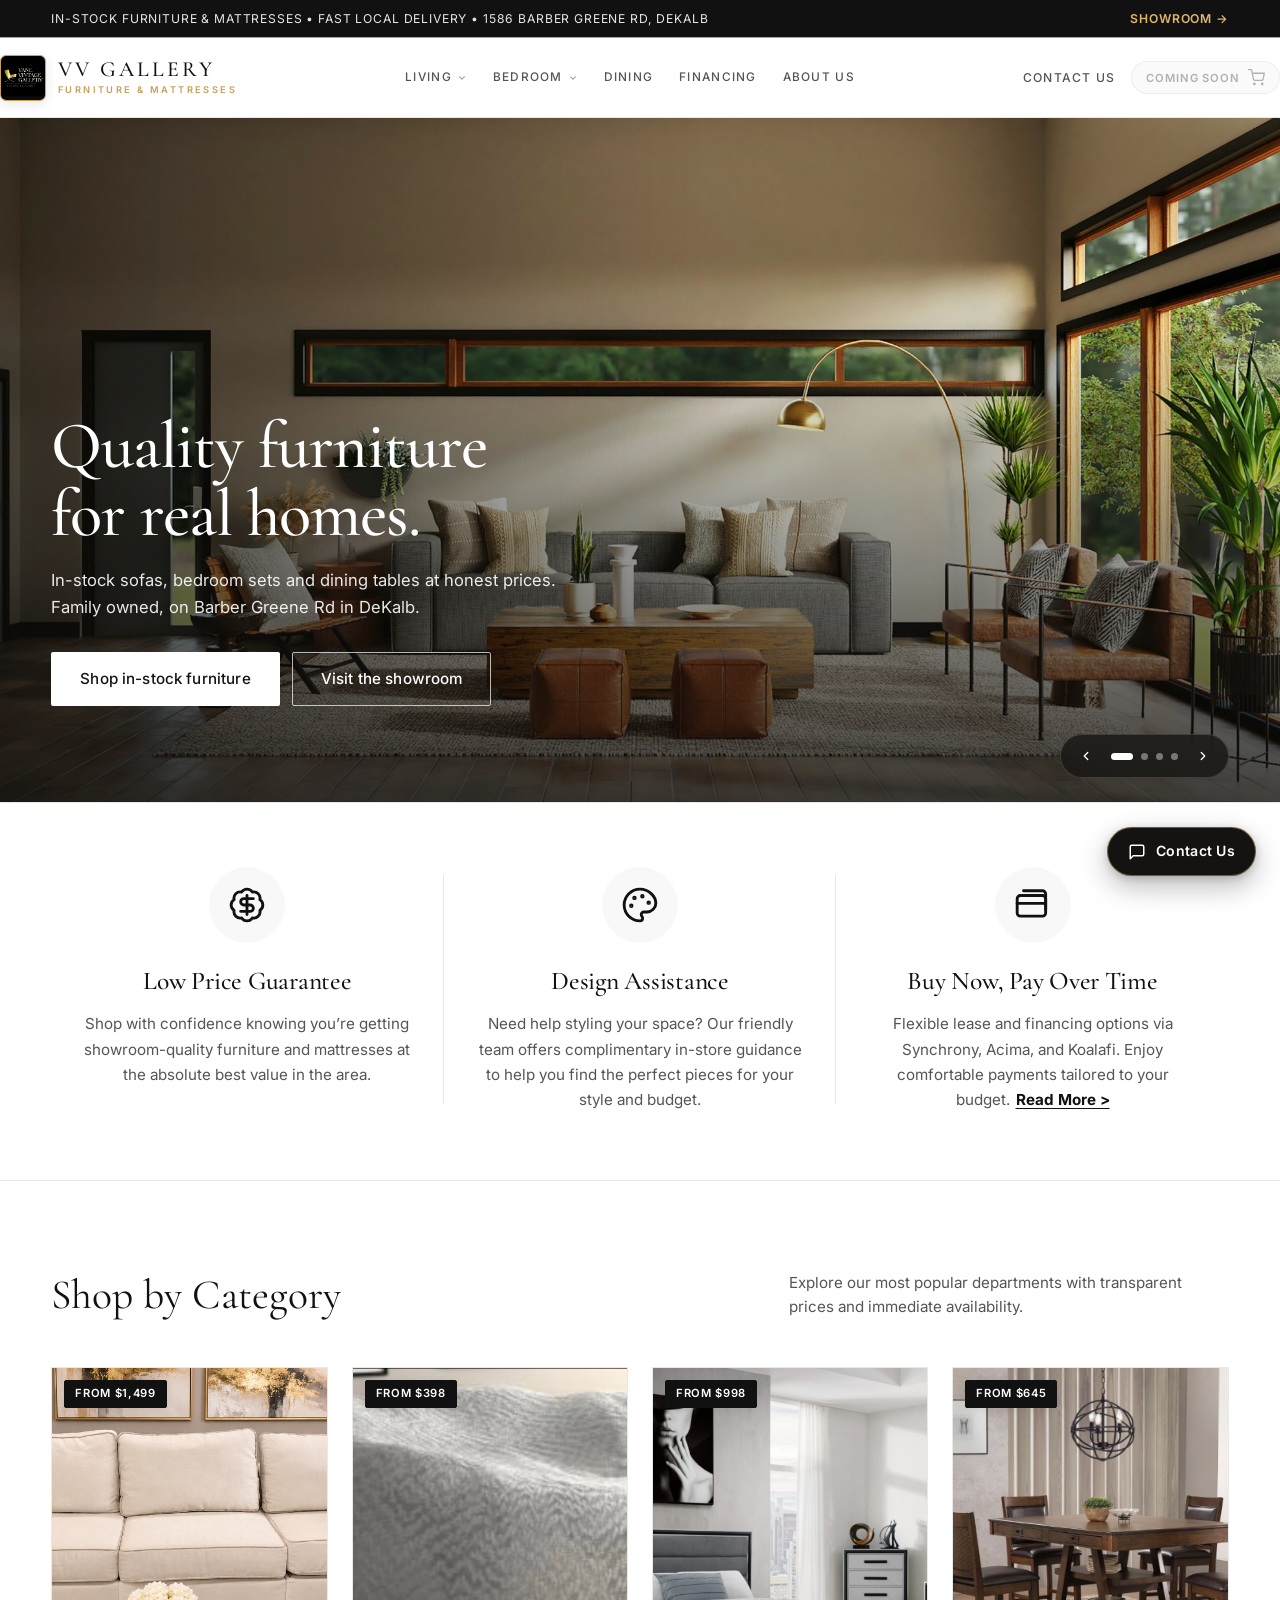
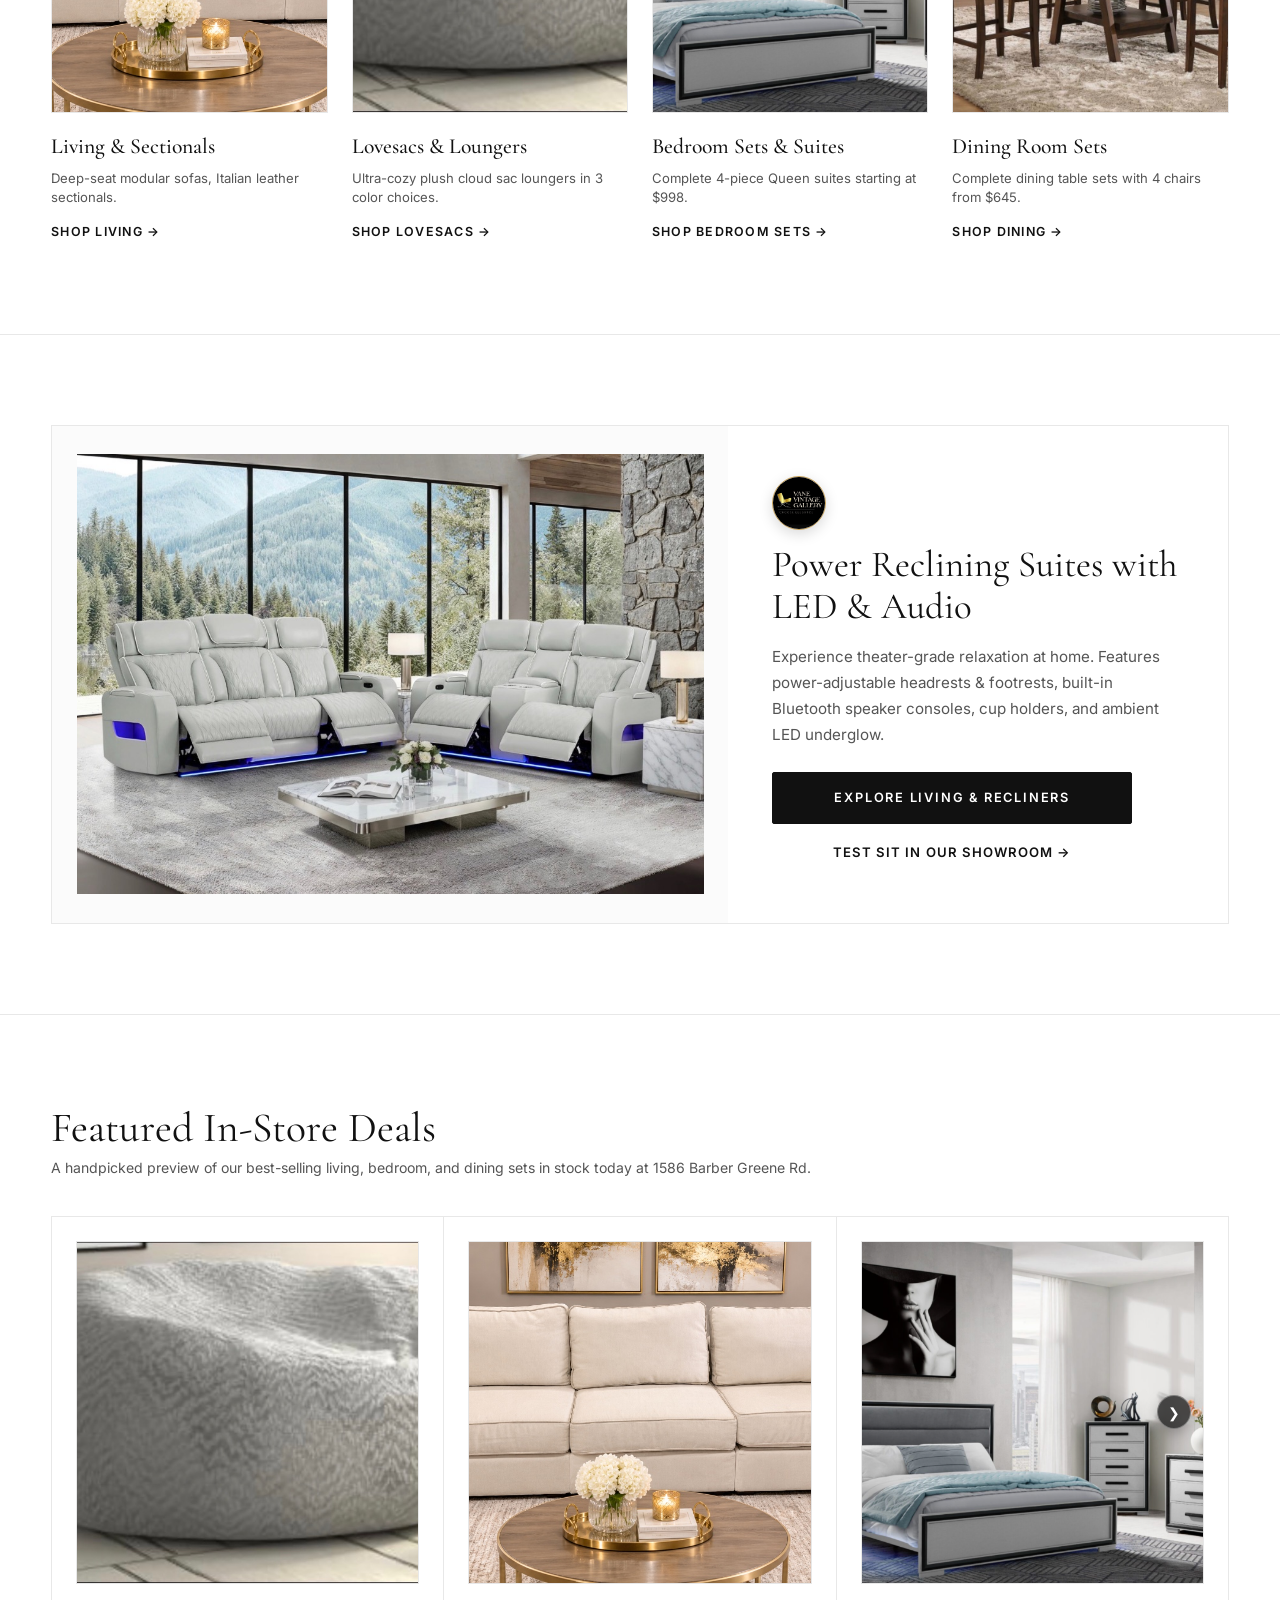
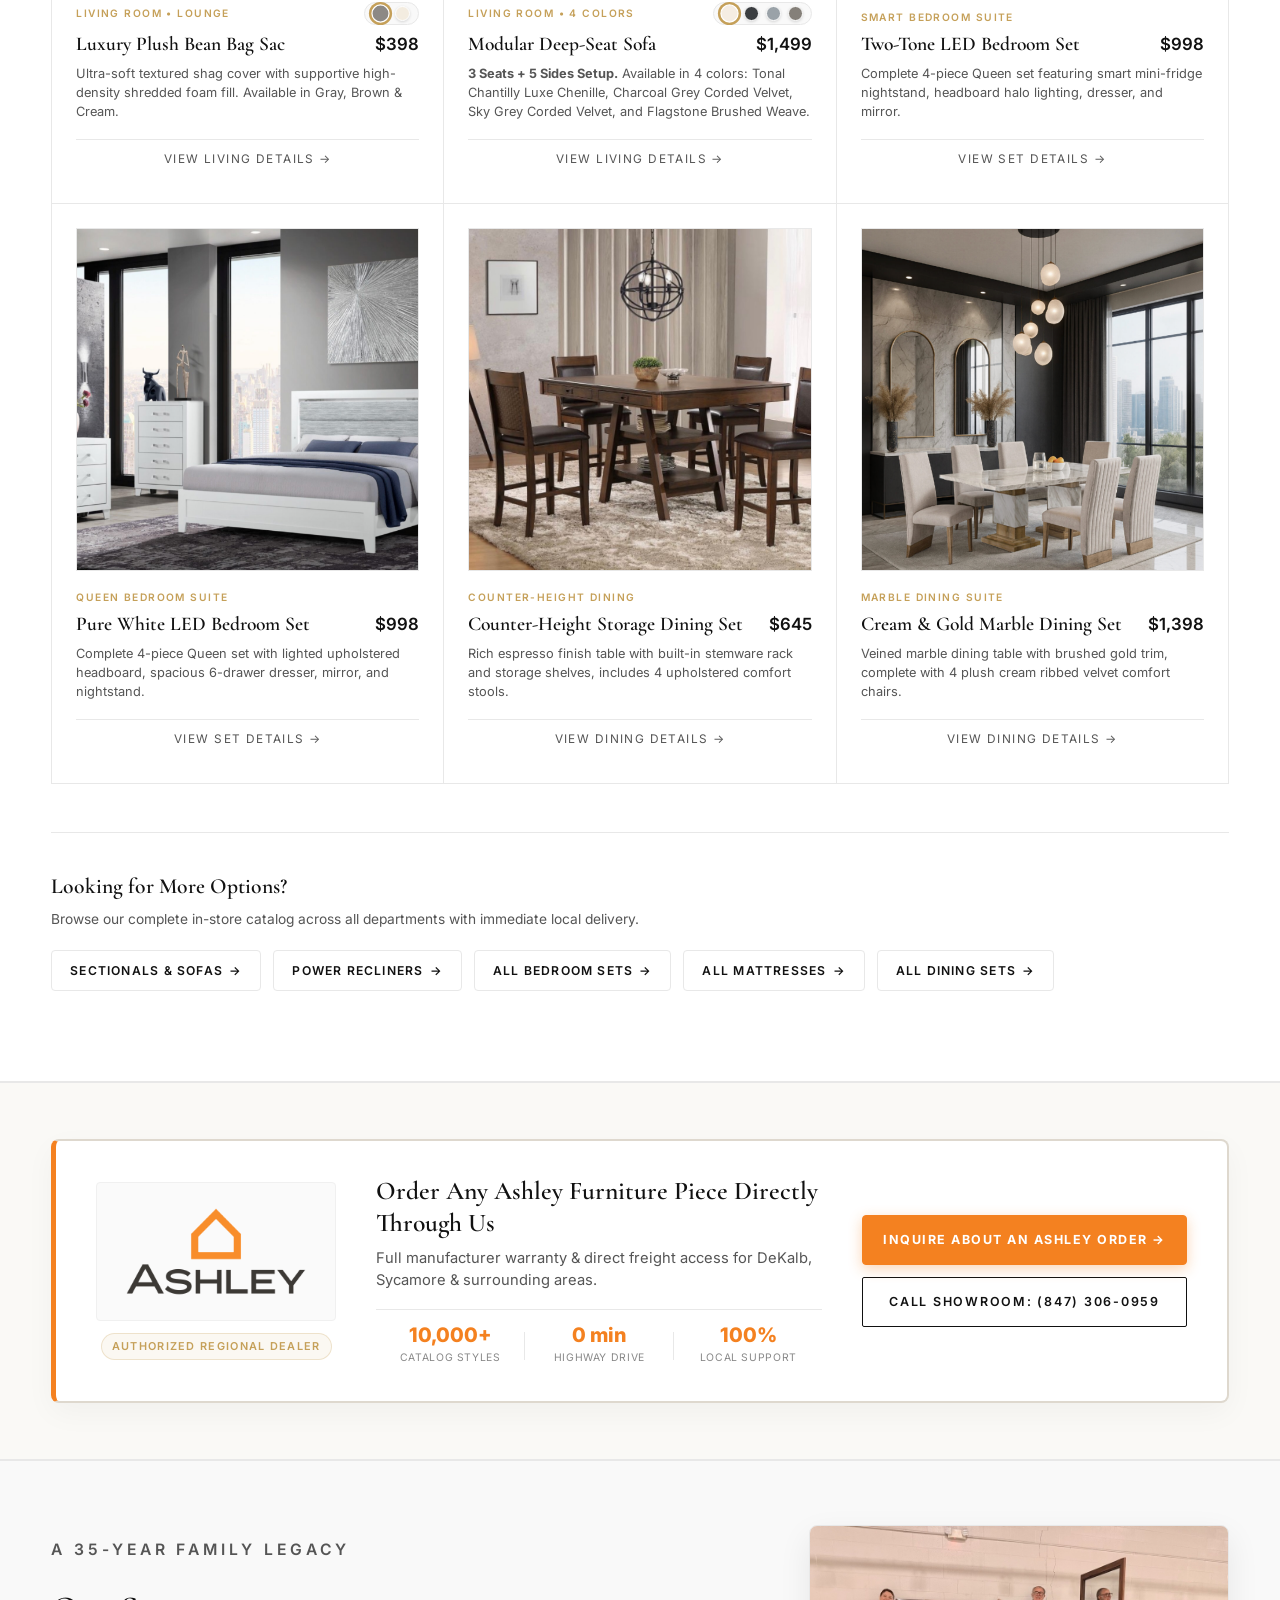
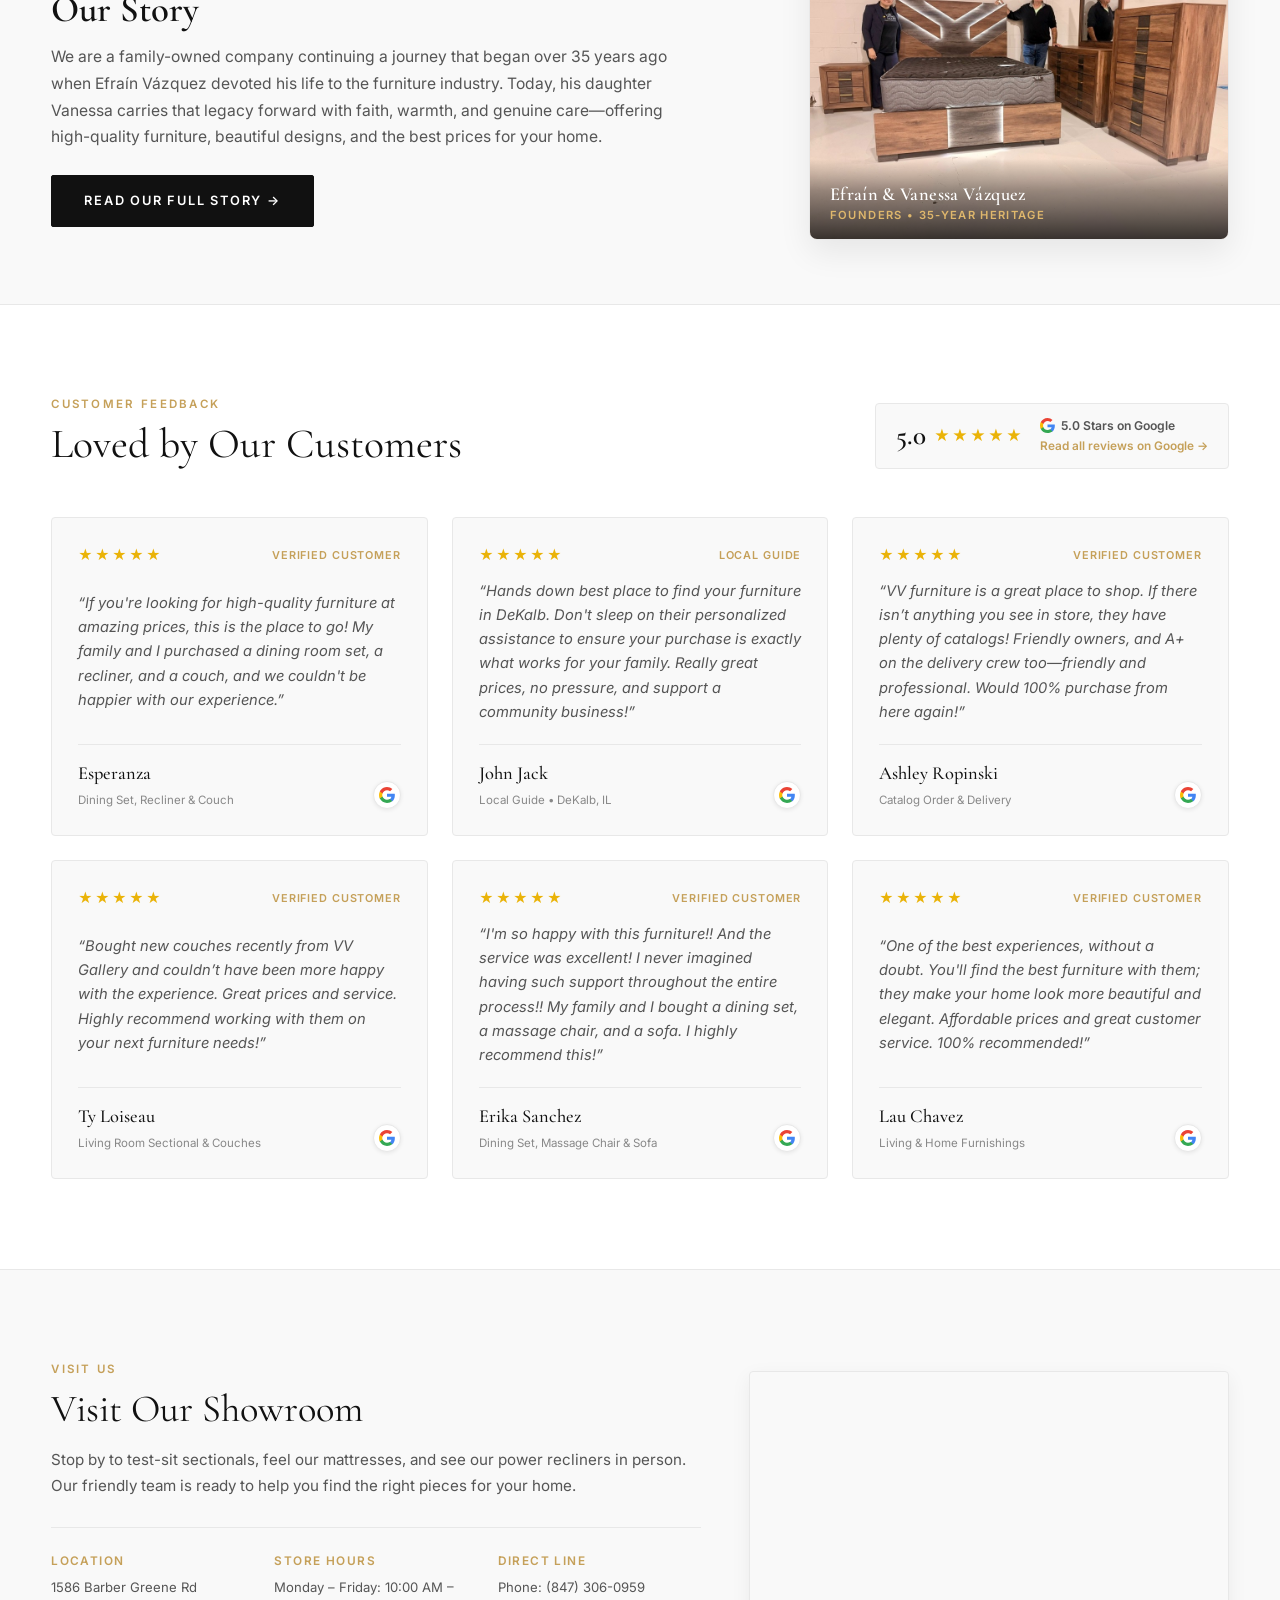
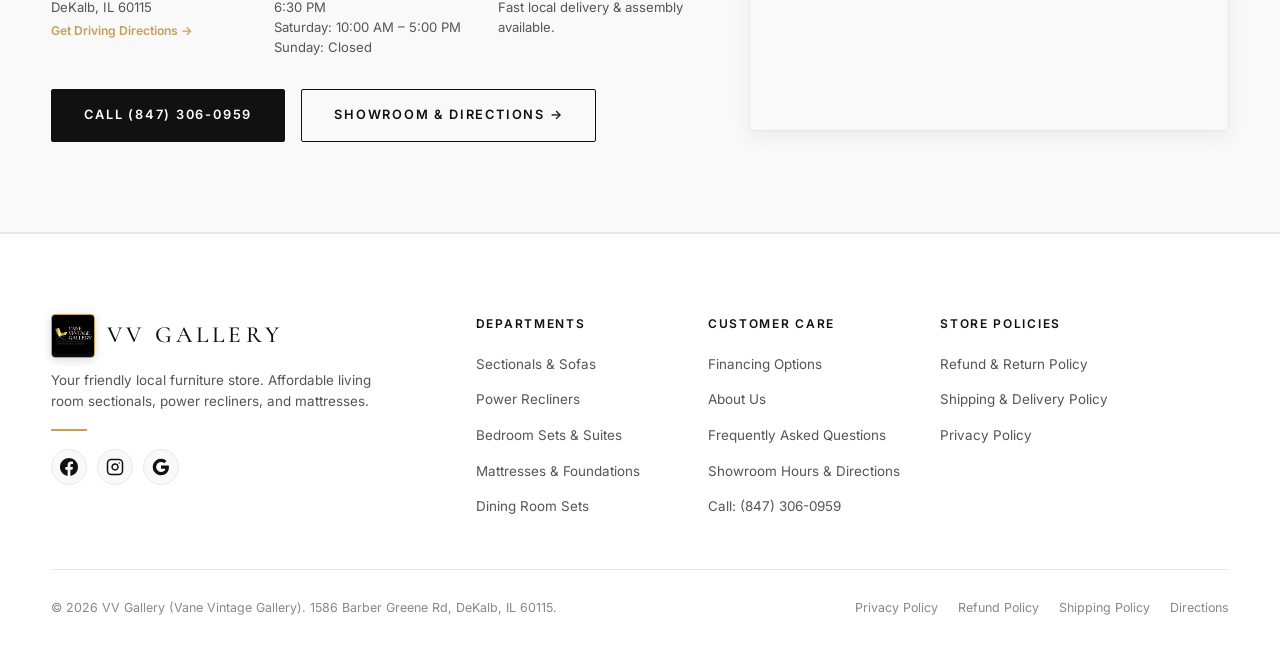
==== index.html @ 15094dc0 "fix(living): refine fabric color swatches and copy for Modular Deep-Seat Sofa" ====
<!DOCTYPE html>
<!--
  ==========================================================================
  VV GALLERY (VANE VINTAGE GALLERY)
  Local Furniture & Mattress Store
  Affordable pricing, honest service, family-friendly furnishings.
  ==========================================================================
-->
<html lang="en">

<head>
  <meta charset="UTF-8">
  <meta name="viewport" content="width=device-width, initial-scale=1.0">
  <title>VV Gallery — Local Furniture &amp; Mattresses</title>
  <meta name="description"
    content="VV Gallery is your friendly local furniture store. Honest prices on modular power recliners, living room sectionals, and comfortable mattresses.">

  <!-- Google Fonts: Cormorant Garamond & Inter -->
  <link rel="preconnect" href="https://fonts.googleapis.com">
  <link rel="preconnect" href="https://fonts.gstatic.com" crossorigin>
  <link
    href="https://fonts.googleapis.com/css2?family=Cormorant+Garamond:ital,wght@0,400;0,500;0,600;0,700;1,400&family=Inter:wght@300;400;500;600;700&display=swap"
    rel="stylesheet">

  <!-- Brand Favicons -->
  <link rel="icon" type="image/png" href="photos/favicon.png">
  <link rel="shortcut icon" href="photos/favicon.ico">
  <link rel="apple-touch-icon" href="photos/favicon.png">

  <link rel="stylesheet" href="style.css?v=3.5">
  <link rel="stylesheet" href="hero.css">

  <!-- Canonical & Open Graph Metadata for AI & Search Engines -->
  <link rel="canonical" href="https://vanevgallery.com/">
  <meta property="og:type" content="website">
  <meta property="og:site_name" content="VV Gallery">
  <meta property="og:title" content="VV Gallery — Furniture &amp; Mattresses in DeKalb, IL">
  <meta property="og:description" content="Friendly local furniture and mattress store in DeKalb, IL. Modular sectionals, plush cloud sacs, power recliners, bedroom sets, and Ashley Furniture catalog orders.">
  <meta property="og:url" content="https://vanevgallery.com/">
  <meta property="og:image" content="https://vanevgallery.com/photos/story-showroom-full.jpg">
  <meta property="og:image:width" content="1200">
  <meta property="og:image:height" content="800">
  <meta property="og:image:alt" content="VV Gallery Furniture and Mattress Showroom in DeKalb IL">
  <meta property="og:locale" content="en_US">

  <!-- Twitter Card Metadata -->
  <meta name="twitter:card" content="summary_large_image">
  <meta name="twitter:title" content="VV Gallery — Furniture &amp; Mattresses in DeKalb, IL">
  <meta name="twitter:description" content="Friendly local furniture and mattress store in DeKalb, IL. In-stock sectionals, mattresses, and custom Ashley catalog orders.">
  <meta name="twitter:image" content="https://vanevgallery.com/photos/story-showroom-full.jpg">

  <!-- Schema.org JSON-LD Structured Data for Local Business / Furniture Store -->
  <script type="application/ld+json">
  {
    "@context": "https://schema.org",
    "@type": "FurnitureStore",
    "@id": "https://vanevgallery.com/#store",
    "name": "VV Gallery",
    "alternateName": ["Vane Vintage Gallery", "VV Gallery Furniture & Mattresses"],
    "description": "Local family-owned furniture and mattress showroom in DeKalb, IL specializing in sectionals, lovesacs, bedroom furniture, power recliners, and authorized Ashley Furniture orders.",
    "url": "https://vanevgallery.com/",
    "logo": "https://vanevgallery.com/photos/logo.jpg",
    "image": [
      "https://vanevgallery.com/photos/story-showroom-full.jpg",
      "https://vanevgallery.com/photos/story-showroom-logo.jpg",
      "https://vanevgallery.com/photos/logo.jpg"
    ],
    "telephone": "+1-847-306-0959",
    "priceRange": "$$",
    "address": {
      "@type": "PostalAddress",
      "streetAddress": "1586 Barber Greene Rd",
      "addressLocality": "DeKalb",
      "addressRegion": "IL",
      "postalCode": "60115",
      "addressCountry": "US"
    },
    "geo": {
      "@type": "GeoCoordinates",
      "latitude": 41.9482,
      "longitude": -88.7505
    },
    "openingHoursSpecification": [
      {
        "@type": "OpeningHoursSpecification",
        "dayOfWeek": ["Monday", "Tuesday", "Wednesday", "Thursday", "Friday"],
        "opens": "10:00",
        "closes": "18:30"
      },
      {
        "@type": "OpeningHoursSpecification",
        "dayOfWeek": "Saturday",
        "opens": "10:00",
        "closes": "17:00"
      }
    ],
    "paymentAccepted": "Cash, Credit Card, Acima Lease-to-Own, Synchrony Financial",
    "currenciesAccepted": "USD",
    "areaServed": [
      "DeKalb, IL",
      "Sycamore, IL",
      "Rochelle, IL",
      "Cortland, IL",
      "Genoa, IL"
    ],
    "hasMap": "https://maps.google.com/?q=1586+Barber+Greene+Rd,+DeKalb,+IL+60115",
    "sameAs": [
      "https://www.facebook.com/profile.php?id=61573859170150",
      "https://www.instagram.com/vanevintagegallery",
      "https://share.google/8glchlT7H6oo3atPb"
    ]
  }
  </script>
</head>

<body>

  <!-- Global Announcement Bar -->
  <aside class="announcement-bar" role="region" aria-label="Store Announcement">
    <div class="container announcement-inner">
      <span class="announcement-text"><span class="announcement-desktop">In-Stock Furniture &amp; Mattresses &bull; Fast
          Local Delivery &bull; </span>1586 Barber Greene Rd, DeKalb</span>
      <a href="contact.html" class="announcement-link">Showroom &rarr;</a>
    </div>
  </aside>

  <!-- Navigation -->
  <header class="site-header" id="header">
    <div class="container header-inner">
      <div class="nav-left">
        <button class="nav-toggle" id="navToggle" aria-label="Toggle Navigation Menu" aria-expanded="false">
          <span class="hamburger-line"></span>
          <span class="hamburger-line"></span>
        </button>
        <nav class="nav-desktop" aria-label="Primary Navigation">
          <ul class="nav-list">
            <li class="nav-item-dropdown">
              <a href="living.html" class="nav-link nav-dropdown-trigger">
                Living
                <svg class="nav-chevron" width="10" height="10" viewBox="0 0 24 24" fill="none" stroke="currentColor" stroke-width="2.5" stroke-linecap="round" stroke-linejoin="round" aria-hidden="true"><polyline points="6 9 12 15 18 9"></polyline></svg>
              </a>
              <ul class="nav-dropdown-menu">
                <li><a href="living.html">Sectionals &amp; Sofas</a></li>
                <li><a href="recliners.html">Power Recliners</a></li>
              </ul>
            </li>
            <li class="nav-item-dropdown">
              <a href="bedroom.html" class="nav-link nav-dropdown-trigger">
                Bedroom
                <svg class="nav-chevron" width="10" height="10" viewBox="0 0 24 24" fill="none" stroke="currentColor" stroke-width="2.5" stroke-linecap="round" stroke-linejoin="round" aria-hidden="true"><polyline points="6 9 12 15 18 9"></polyline></svg>
              </a>
              <ul class="nav-dropdown-menu">
                <li><a href="bedroom.html">Bedroom Sets</a></li>
                <li><a href="mattresses.html">Mattresses</a></li>
              </ul>
            </li>
            <li><a href="dining.html" class="nav-link">Dining</a></li>
            <li><a href="financing.html" class="nav-link">Financing</a></li>
            <li><a href="story.html" class="nav-link">About Us</a></li>
          </ul>
        </nav>
      </div>

      <!-- Centered Brand Mark -->
      <div class="brand-center">
        <a href="index.html" class="brand-logo" id="brandLogoLink" aria-label="VV Gallery Home">
          <img src="photos/logo.jpg" alt="VV Gallery" class="brand-logo-img">
          <div class="brand-text-wrap" id="brandTextWrap">
            <span class="brand-title">VV GALLERY</span>
            <span class="brand-subtitle">FURNITURE &amp; MATTRESSES</span>
          </div>
        </a>
      </div>

      <!-- Right Utility Actions -->
      <div class="nav-right">
        <a href="contact.html" class="nav-action-link">Contact Us</a>
        <div class="nav-cart-status" aria-label="Online Cart Coming Soon" title="Online shopping coming soon">
          <svg class="cart-status-icon" width="16" height="16" viewBox="0 0 24 24" fill="none" stroke="currentColor"
            stroke-width="1.8" stroke-linecap="round" stroke-linejoin="round">
            <circle cx="9" cy="21" r="1"></circle>
            <circle cx="20" cy="21" r="1"></circle>
            <path d="M1 1h4l2.68 13.39a2 2 0 0 0 2 1.61h9.72a2 2 0 0 0 2-1.61L23 6H6"></path>
          </svg>
          <span class="cart-status-text">Coming<span class="cart-break"><br></span>Soon</span>
        </div>
      </div>
    </div>
  </header>

  <!-- Mobile Drawer Menu -->
  <div class="mobile-drawer" id="mobileDrawer" aria-hidden="true">
    <div class="drawer-content">
      <div class="drawer-top-row">
        <a href="index.html" class="drawer-brand-lockup" aria-label="VV Gallery Home">
          <img src="photos/logo.jpg" alt="VV Gallery" class="drawer-logo-img">
          <span class="drawer-brand-text">VV GALLERY</span>
        </a>
        <button class="drawer-close" id="drawerClose" aria-label="Close menu">&times;</button>
      </div>
      <nav class="drawer-nav">
        <div class="drawer-group">
          <p class="drawer-group-title">Shop Catalog</p>
          <ul>
            <li><a href="living.html">Sectionals &amp; Sofas</a></li>
            <li><a href="recliners.html">Power Recliners</a></li>
            <li><a href="bedroom.html">Bedroom Sets &amp; Suites</a></li>
            <li><a href="mattresses.html">Mattresses &amp; Foundations</a></li>
            <li><a href="dining.html">Dining Room Sets</a></li>
            <li><a href="ashley.html">Ashley Furniture Orders</a></li>
          </ul>
        </div>
        <div class="drawer-group">
          <p class="drawer-group-title">Customer Care</p>
          <ul>
            <li><a href="financing.html">Financing</a></li>
            <li><a href="story.html">About Us</a></li>
            <li><a href="faq.html">FAQ</a></li>
            <li><a href="contact.html">Showroom &amp; Directions</a></li>
          </ul>
        </div>
        <div class="drawer-group">
          <p class="drawer-group-title">Policies</p>
          <ul>
            <li><a href="refund-policy.html">Refund Policy</a></li>
            <li><a href="shipping-policy.html">Shipping &amp; Delivery</a></li>
            <li><a href="privacy-policy.html">Privacy Policy</a></li>
          </ul>
        </div>
      </nav>
      <div class="drawer-footer">
        <p class="drawer-hours"><strong>Showroom Hours:</strong><br>Mon&ndash;Fri 10am&ndash;6:30pm | Sat 10am&ndash;5pm
          | Sun Closed</p>
        <p class="drawer-contact">1586 Barber Greene Rd, DeKalb, IL 60115<br><a href="tel:8473060959">(847) 306-0959</a>
        </p>
      </div>
    </div>
  </div>

  <main id="main-content">

    <!-- HERO: 4 concept slides (full-bleed photo / product split / shop by room / financing).
         Keep the ids and classes heroCarousel, heroTrack, hero-slide, hero-dot, hero-nav-arrow:
         main.js drives the carousel through them. Styles live in hero.css. -->
    <section class="hx-hero" aria-labelledby="hero-title">
      <div class="hero-carousel" id="heroCarousel" aria-roledescription="carousel" aria-label="Featured at VV Gallery">
        <div class="hero-slides-wrapper">
          <div class="hero-slides-track" id="heroTrack">

            <!-- Concept 1: Full-bleed room photo (Arhaus / RH style) -->
            <div class="hero-slide hx-s1 active" role="group" aria-roledescription="slide" aria-label="1 of 4">
              <div class="hx-bg">
                <img src="photos/furniture/hero-living.jpg" alt="A styled living room with furniture from VV Gallery">
              </div>
              <div class="container hx-s1-inner">
                <div class="hx-copy">
                  <h1 id="hero-title" class="hx-title">Quality furniture for real homes.</h1>
                  <p class="hx-sub">In-stock sofas, bedroom sets and dining tables at honest prices. Family owned, on Barber Greene Rd in DeKalb.</p>
                  <div class="hx-actions">
                    <a href="#collection-grid" class="hx-btn hx-btn--light">Shop in-stock furniture</a>
                    <a href="contact.html" class="hx-btn hx-btn--ghost-light">Visit the showroom</a>
                  </div>
                </div>
              </div>
            </div>

            <!-- Concept 2: One hero product, split layout (Power Recliner Suites) -->
            <div class="hero-slide hx-s2" role="group" aria-roledescription="slide" aria-label="2 of 4">
              <div class="container hx-grid">
                <div class="hx-copy">
                  <h2 class="hx-title">Luxury power recliners with LED &amp; audio.</h2>
                  <p class="hx-sub">Motorized power reclining seats, center storage console with cup holders, and ambient LED lighting. In stock now in DeKalb.</p>
                  <div class="hx-actions">
                    <a href="recliners.html" class="hx-btn hx-btn--dark">See power recliners</a>
                    <a href="contact.html" class="hx-btn hx-btn--ghost-dark">Come try them out</a>
                  </div>
                </div>
                <div class="hx-stage">
                  <img src="photos/furniture/living-power-recliner-diamond-led-white.jpg" alt="Luxury diamond white power recliner sofa and loveseat with LED and speakers">
                </div>
              </div>
            </div>

            <!-- Concept 3: bedroom set, mirrored split (same family as slide 2) -->
            <div class="hero-slide hx-s2 hx-s3" role="group" aria-roledescription="slide" aria-label="3 of 4">
              <div class="container hx-grid">
                <div class="hx-stage">
                  <img src="photos/furniture/bedroom-set-two-tone-led-fridge.png" alt="Two-tone LED queen bedroom set with a mini fridge nightstand">
                </div>
                <div class="hx-copy">
                  <h2 class="hx-title">The bedroom set with a mini fridge.</h2>
                  <p class="hx-sub">Queen bed with under-bed LED lighting, dresser, mirror, and a nightstand with a built-in mini fridge and speaker. Complete 4-piece set for <strong>$998</strong>.</p>
                  <div class="hx-actions">
                    <a href="bedroom.html" class="hx-btn hx-btn--dark">See bedroom sets</a>
                    <a href="contact.html" class="hx-btn hx-btn--ghost-dark">Come see it</a>
                  </div>
                </div>
              </div>
            </div>

            <!-- Concept 4: financing over a full-bleed photo (same family as slide 1) -->
            <div class="hero-slide hx-s1 hx-s4" role="group" aria-roledescription="slide" aria-label="4 of 4">
              <div class="hx-bg">
                <img src="photos/financing/synchrony-lifestyle.jpg" alt="Relaxing at home with new furniture from VV Gallery">
              </div>
              <div class="container hx-s1-inner">
                <div class="hx-copy">
                  <h2 class="hx-title">Take it home today for $49 down.</h2>
                  <p class="hx-sub">Acima and Koalafi lease-to-own need no credit, just steady income and a checking account. Synchrony promotional financing is there for qualifying buyers.</p>
                  <div class="hx-actions">
                    <a href="financing.html" class="hx-btn hx-btn--light">See financing options</a>
                    <a href="contact.html" class="hx-btn hx-btn--ghost-light">Apply in the showroom</a>
                  </div>
                </div>
              </div>
            </div>

          </div>
        </div>

        <!-- Controls -->
        <div class="hx-controls-wrap">
          <div class="container hx-controls-row">
            <div class="hx-controls">
              <button type="button" class="hero-nav-arrow prev" aria-label="Previous slide">
                <svg width="14" height="14" viewBox="0 0 24 24" fill="none" stroke="currentColor" stroke-width="2.2" stroke-linecap="round" stroke-linejoin="round"><polyline points="15 18 9 12 15 6"></polyline></svg>
              </button>
              <div class="hero-carousel-dots" role="tablist" aria-label="Choose slide">
                <button class="hero-dot active" role="tab" aria-selected="true" aria-label="Slide 1: Showroom" data-slide="0"></button>
                <button class="hero-dot" role="tab" aria-selected="false" aria-label="Slide 2: Sectional recliner" data-slide="1"></button>
                <button class="hero-dot" role="tab" aria-selected="false" aria-label="Slide 3: Shop by room" data-slide="2"></button>
                <button class="hero-dot" role="tab" aria-selected="false" aria-label="Slide 4: Financing" data-slide="3"></button>
              </div>
              <button type="button" class="hero-nav-arrow next" aria-label="Next slide">
                <svg width="14" height="14" viewBox="0 0 24 24" fill="none" stroke="currentColor" stroke-width="2.2" stroke-linecap="round" stroke-linejoin="round"><polyline points="9 18 15 12 9 6"></polyline></svg>
              </button>
            </div>
          </div>
        </div>
      </div>
    </section>

    <!-- VALUE & SERVICE GUARANTEES -->
    <section class="trust-features-section" aria-label="Customer Guarantees and Financing">
      <div class="container">
        <div class="trust-features-grid">
          <!-- Guarantee 1: Low Price Guarantee -->
          <div class="trust-feature-col">
            <div class="trust-icon-wrap" aria-hidden="true">
              <svg class="trust-icon-svg" width="36" height="36" viewBox="0 0 24 24" fill="none" stroke="currentColor"
                stroke-width="1.8" stroke-linecap="round" stroke-linejoin="round">
                <path
                  d="M3.85 8.62a4 4 0 0 1 4.78-4.77 4 4 0 0 1 6.74 0 4 4 0 0 1 4.78 4.78 4 4 0 0 1 0 6.74 4 4 0 0 1-4.77 4.78 4 4 0 0 1-6.75 0 4 4 0 0 1-4.78-4.77 4 4 0 0 1 0-6.76Z" />
                <path d="M16 8h-6a2 2 0 1 0 0 4h4a2 2 0 1 1 0 4H8" />
                <path d="M12 18V6" />
              </svg>
            </div>
            <h3 class="trust-feature-title">Low Price Guarantee</h3>
            <p class="trust-feature-text">Shop with confidence knowing you&rsquo;re getting showroom-quality furniture
              and mattresses at the absolute best value in the area.</p>
          </div>

          <!-- Guarantee 2: Design Assistance -->
          <div class="trust-feature-col">
            <div class="trust-icon-wrap" aria-hidden="true">
              <svg class="trust-icon-svg" width="36" height="36" viewBox="0 0 24 24" fill="none" stroke="currentColor"
                stroke-width="1.8" stroke-linecap="round" stroke-linejoin="round">
                <circle cx="13.5" cy="6.5" r=".5" fill="currentColor" />
                <circle cx="17.5" cy="10.5" r=".5" fill="currentColor" />
                <circle cx="8.5" cy="7.5" r=".5" fill="currentColor" />
                <circle cx="6.5" cy="12.5" r=".5" fill="currentColor" />
                <path
                  d="M12 2C6.5 2 2 6.5 2 12s4.5 10 10 10c.926 0 1.648-.746 1.648-1.688 0-.437-.18-.835-.437-1.125-.29-.289-.438-.652-.438-1.125a1.64 1.64 0 0 1 1.668-1.668h1.996c3.051 0 5.563-2.512 5.563-5.563C22 6.5 17.5 2 12 2Z" />
              </svg>
            </div>
            <h3 class="trust-feature-title">Design Assistance</h3>
            <p class="trust-feature-text">Need help styling your space? Our friendly team offers complimentary in-store
              guidance to help you find the perfect pieces for your style and budget.</p>
          </div>

          <!-- Guarantee 3: Buy Now, Pay Over Time -->
          <div class="trust-feature-col">
            <div class="trust-icon-wrap" aria-hidden="true">
              <svg class="trust-icon-svg" width="36" height="36" viewBox="0 0 24 24" fill="none" stroke="currentColor"
                stroke-width="1.8" stroke-linecap="round" stroke-linejoin="round">
                <rect width="18" height="13" x="2" y="6" rx="2" />
                <path d="M6 3h12a2 2 0 0 1 2 2v10" />
                <line x1="2" x2="20" y1="11" y2="11" />
              </svg>
            </div>
            <h3 class="trust-feature-title">Buy Now, Pay Over Time</h3>
            <p class="trust-feature-text">Flexible lease and financing options via Synchrony, Acima, and Koalafi. Enjoy comfortable
              payments tailored to your budget. <a href="financing.html" class="trust-read-more">Read More &gt;</a>
            </p>
          </div>
        </div>
      </div>
    </section>

    <!-- POPULAR CATEGORIES -->
    <section class="section curated-rooms" id="curated-rooms" aria-labelledby="rooms-heading">
      <div class="container">
        <div class="section-header-editorial">
          <div class="section-title-wrap">
            <h2 id="rooms-heading" class="section-heading">Shop by Category</h2>
          </div>
          <p class="section-lead">Explore our most popular departments with transparent prices and immediate
            availability.</p>
        </div>

        <div class="rooms-grid">
          <!-- Room Card 1: Living & Sectionals -->
          <article class="room-card">
            <div class="room-media-box">
              <a href="living.html">
                <img src="photos/furniture/living-deep-seat-sofa-cream.jpg"
                  alt="Cream Deep-Seat Modular Sofa and Living Room Sectionals" class="room-img" loading="lazy">
              </a>
              <span class="category-deal-badge special-price">From $1,499</span>
            </div>
            <div class="room-info">
              <h3 class="room-title">Living &amp; Sectionals</h3>
              <p class="room-meta">Deep-seat modular sofas, Italian leather sectionals.</p>
              <a href="living.html" class="room-link">Shop Living &rarr;</a>
            </div>
          </article>

          <!-- Room Card 2: Lovesacs & Loungers -->
          <article class="room-card">
            <div class="room-media-box">
              <a href="living.html">
                <img src="photos/furniture/bean-bag-sac-grey.jpg" alt="Luxury Plush Bean Bag Sac Loungers"
                  class="room-img" loading="lazy">
              </a>
              <span class="category-deal-badge special-price">From $398</span>
            </div>
            <div class="room-info">
              <h3 class="room-title">Lovesacs &amp; Loungers</h3>
              <p class="room-meta">Ultra-cozy plush cloud sac loungers in 3 color choices.</p>
              <a href="living.html" class="room-link">Shop Lovesacs &rarr;</a>
            </div>
          </article>

          <!-- Room Card 3: Bedroom Sets & Suites -->
          <article class="room-card">
            <div class="room-media-box">
              <a href="bedroom.html">
                <img src="photos/furniture/bedroom-set-two-tone-led-fridge.png" alt="Bedroom Sets and Suites"
                  class="room-img" loading="lazy">
              </a>
              <span class="category-deal-badge special-price">From $998</span>
            </div>
            <div class="room-info">
              <h3 class="room-title">Bedroom Sets &amp; Suites</h3>
              <p class="room-meta">Complete 4-piece Queen suites starting at $998.</p>
              <a href="bedroom.html" class="room-link">Shop Bedroom Sets &rarr;</a>
            </div>
          </article>

          <!-- Room Card 4: Dining Room Sets -->
          <article class="room-card">
            <div class="room-media-box">
              <a href="dining.html">
                <img src="photos/furniture/dining-set-espresso-counter-storage.jpg" alt="Dining Room Sets with 4 Chairs"
                  class="room-img" loading="lazy">
              </a>
              <span class="category-deal-badge special-price">From $645</span>
            </div>
            <div class="room-info">
              <h3 class="room-title">Dining Room Sets</h3>
              <p class="room-meta">Complete dining table sets with 4 chairs from $645.</p>
              <a href="dining.html" class="room-link">Shop Dining &rarr;</a>
            </div>
          </article>
        </div>
      </div>
    </section>

    <!-- FEATURED SPOTLIGHT: Power Recliner Luxury & Audio -->
    <section class="section spotlight-section" id="spotlight" aria-labelledby="spotlight-title">
      <div class="container">
        <div class="spotlight-frame">
          <div class="spotlight-media-col">
            <div class="spotlight-media-wrapper">
              <img src="photos/furniture/living-power-recliner-diamond-led-white.jpg"
                alt="Diamond-Quilted White Power Recliner Sofa &amp; Loveseat Suite" class="spotlight-img"
                loading="lazy">
            </div>
          </div>
          <div class="spotlight-content-col">
            <div class="spotlight-inner-text">
              <div class="spotlight-badge-row">
                <img src="photos/logo.jpg" alt="VV Gallery Emblem" class="spotlight-seal-img">
              </div>
              <h2 id="spotlight-title" class="spotlight-heading">Power Reclining Suites with LED &amp; Audio</h2>
              <p class="spotlight-story">Experience theater-grade relaxation at home. Features power-adjustable
                headrests &amp; footrests, built-in Bluetooth speaker consoles, cup holders, and ambient LED underglow.
              </p>


              <div class="spotlight-actions">
                <a href="living.html" class="btn-primary">Explore Living &amp; Recliners</a>
                <a href="contact.html" class="link-editorial">Test Sit in Our Showroom &rarr;</a>
              </div>
            </div>
          </div>
        </div>
      </div>
    </section>

    <!-- PRODUCT CATALOG HIGHLIGHTS: In-Stock Deals Matrix -->
    <section class="section collection-matrix" id="collection-grid" aria-labelledby="collection-heading">
      <div class="container">
        <div class="matrix-header">
          <div>
            <h2 id="collection-heading" class="section-heading">Featured In-Store Deals</h2>
            <p class="section-subtext">A handpicked preview of our best-selling living, bedroom, and dining sets in
              stock today at 1586 Barber Greene Rd.</p>
          </div>
        </div>

        <div class="matrix-grid">
          <!-- Featured 1: Luxury Plush Bean Bag Sac (Living) -->
          <article class="product-item" data-category="living">
            <div class="product-media-wrap has-secondary" data-active-view="0">
              <img src="photos/furniture/bean-bag-sac-grey.jpg" alt="Luxury Oversized Plush Bean Bag Sac in Gray"
                class="product-img primary" loading="lazy">
              <img src="photos/furniture/bean-bag-sac-cream.jpg" alt="Luxury Oversized Plush Bean Bag Sac in Cream"
                class="product-img secondary" loading="lazy">
            </div>
            <div class="product-details">
              <div class="product-swatch-row">
                <span class="product-category-tag">Living Room &bull; Lounge</span>
                <div class="color-swatch-dots" aria-label="Select color">
                  <button type="button" class="swatch-dot active" data-color-index="0" data-color-name="Gray"
                    style="--swatch-color: #8c8985;" aria-label="Gray" title="Gray"></button>
                  <button type="button" class="swatch-dot" data-color-index="1" data-color-name="Cream"
                    style="--swatch-color: #f3ece0;" aria-label="Cream" title="Cream"></button>
                </div>
              </div>
              <div class="product-top-row">
                <h3 class="product-name">Luxury Plush Bean Bag Sac</h3>
                <span class="product-price">$398</span>
              </div>
              <p class="product-sub">Ultra-soft textured shag cover with supportive high-density shredded foam fill.
                Available in Gray, Brown &amp; Cream.</p>
              <div class="product-actions">
                <a href="living.html" class="btn-subtle-add">View Living Details &rarr;</a>
              </div>
            </div>
          </article>

          <!-- Featured 2: Modular Deep-Seat Sofa (Living) -->
          <article class="product-item" data-category="living">
            <div class="product-media-wrap">
              <img src="photos/furniture/living-deep-seat-sofa-cream.jpg"
                alt="Modular Deep-Seat Sofa in Tonal Chantilly Luxe Chenille — 3 Seats, 5 Sides" class="product-img" loading="lazy">
              <span class="product-status-tag highlight-tag">$1,499 &bull; 3 Seats + 5 Sides</span>
            </div>
            <div class="product-details">
              <div class="product-swatch-row">
                <span class="product-category-tag">Living Room &bull; 4 Colors</span>
                <div class="color-swatch-dots" aria-label="Available fabric colors">
                  <button type="button" class="swatch-dot active" style="--swatch-color: #f5ede3;" aria-label="Tonal Chantilly Luxe Chenille" title="Tonal Chantilly Luxe Chenille"></button>
                  <button type="button" class="swatch-dot" style="--swatch-color: #3a3d40;" aria-label="Charcoal Grey Corded Velvet" title="Charcoal Grey Corded Velvet"></button>
                  <button type="button" class="swatch-dot" style="--swatch-color: #9aa2a8;" aria-label="Sky Grey Corded Velvet" title="Sky Grey Corded Velvet"></button>
                  <button type="button" class="swatch-dot" style="--swatch-color: #858079;" aria-label="Flagstone Brushed Weave" title="Flagstone Brushed Weave"></button>
                </div>
              </div>
              <div class="product-top-row">
                <h3 class="product-name">Modular Deep-Seat Sofa</h3>
                <span class="product-price">$1,499</span>
              </div>
              <p class="product-sub"><strong>3 Seats + 5 Sides Setup.</strong> Available in 4 colors: Tonal Chantilly Luxe Chenille, Charcoal Grey Corded Velvet, Sky Grey Corded Velvet, and Flagstone Brushed Weave.</p>
              <div class="product-actions">
                <a href="living.html" class="btn-subtle-add">View Living Details &rarr;</a>
              </div>
            </div>
          </article>

          <!-- Featured 3: Two-Tone LED Bedroom Set (Bedroom) -->
          <article class="product-item" data-category="bedroom">
            <div class="product-media-wrap has-secondary" data-active-view="0">
              <img src="photos/furniture/bedroom-set-two-tone-led-fridge.png"
                alt="Modern Two-Tone LED Bedroom Set with Mini Fridge Nightstand" class="product-img primary"
                loading="lazy">
              <img src="photos/furniture/bedroom-set-two-tone-fridge-detail.png"
                alt="Smart Nightstand with Built-In Mini Refrigerator Detail" class="product-img secondary"
                loading="lazy">
              <button type="button" class="side-toggle-arrow" aria-label="Toggle photo view"
                title="Toggle photo view">&#10095;</button>
            </div>
            <div class="product-details">
              <span class="product-category-tag">Smart Bedroom Suite</span>
              <div class="product-top-row">
                <h3 class="product-name">Two-Tone LED Bedroom Set</h3>
                <span class="product-price">$998</span>
              </div>
              <p class="product-sub">Complete 4-piece Queen set featuring smart mini-fridge nightstand, headboard halo
                lighting, dresser, and mirror.</p>
              <div class="product-actions">
                <a href="bedroom.html" class="btn-subtle-add">View Set Details &rarr;</a>
              </div>
            </div>
          </article>

          <!-- Featured 4: Pure White LED Bedroom Set (Bedroom) -->
          <article class="product-item" data-category="bedroom">
            <div class="product-media-wrap">
              <img src="photos/furniture/bedroom-set-white-led.png" alt="Pure White LED 4-Piece Bedroom Set"
                class="product-img" loading="lazy">
            </div>
            <div class="product-details">
              <span class="product-category-tag">Queen Bedroom Suite</span>
              <div class="product-top-row">
                <h3 class="product-name">Pure White LED Bedroom Set</h3>
                <span class="product-price">$998</span>
              </div>
              <p class="product-sub">Complete 4-piece Queen set with lighted upholstered headboard, spacious 6-drawer
                dresser, mirror, and nightstand.</p>
              <div class="product-actions">
                <a href="bedroom.html" class="btn-subtle-add">View Set Details &rarr;</a>
              </div>
            </div>
          </article>

          <!-- Featured 5: Counter-Height Storage Dining Set (Dining) -->
          <article class="product-item" data-category="dining">
            <div class="product-media-wrap">
              <img src="photos/furniture/dining-set-espresso-counter-storage.jpg"
                alt="Counter-Height Storage Dining Set with 4 Chairs" class="product-img" loading="lazy">
            </div>
            <div class="product-details">
              <span class="product-category-tag">Counter-Height Dining</span>
              <div class="product-top-row">
                <h3 class="product-name">Counter-Height Storage Dining Set</h3>
                <span class="product-price">$645</span>
              </div>
              <p class="product-sub">Rich espresso finish table with built-in stemware rack and storage shelves,
                includes 4 upholstered comfort stools.</p>
              <div class="product-actions">
                <a href="dining.html" class="btn-subtle-add">View Dining Details &rarr;</a>
              </div>
            </div>
          </article>

          <!-- Featured 6: Cream & Gold Veined Marble Dining Set (Dining) -->
          <article class="product-item" data-category="dining">
            <div class="product-media-wrap">
              <img src="photos/furniture/dining-set-cream-gold-marble.png"
                alt="Glam Cream and Gold Veined Marble Dining Set with 4 Chairs" class="product-img" loading="lazy">
            </div>
            <div class="product-details">
              <span class="product-category-tag">Marble Dining Suite</span>
              <div class="product-top-row">
                <h3 class="product-name">Cream &amp; Gold Marble Dining Set</h3>
                <span class="product-price">$1,398</span>
              </div>
              <p class="product-sub">Veined marble dining table with brushed gold trim, complete with 4 plush cream
                ribbed velvet comfort chairs.</p>
              <div class="product-actions">
                <a href="dining.html" class="btn-subtle-add">View Dining Details &rarr;</a>
              </div>
            </div>
          </article>
        </div>

        <!-- Department Catalog Discovery Strip -->
        <div class="catalog-explore-strip">
          <div class="explore-text">
            <h4>Looking for More Options?</h4>
            <p>Browse our complete in-store catalog across all departments with immediate local delivery.</p>
          </div>
          <div class="catalog-explore-links">
            <a href="living.html" class="catalog-pill-btn"><span>Sectionals &amp; Sofas</span> <span>&rarr;</span></a>
            <a href="recliners.html" class="catalog-pill-btn"><span>Power Recliners</span> <span>&rarr;</span></a>
            <a href="bedroom.html" class="catalog-pill-btn"><span>All Bedroom Sets</span> <span>&rarr;</span></a>
            <a href="mattresses.html" class="catalog-pill-btn"><span>All Mattresses</span> <span>&rarr;</span></a>
            <a href="dining.html" class="catalog-pill-btn"><span>All Dining Sets</span> <span>&rarr;</span></a>
          </div>
        </div>
      </div>
    </section>

    <!-- CONDENSED ASHLEY FURNITURE PARTNERSHIP SPOTLIGHT -->
    <section class="section ashley-spotlight-section" id="ashley-catalog" aria-labelledby="ashley-spotlight-heading">
      <div class="container">
        <div class="ashley-spotlight-card">
          <!-- Left: Logo & Authorized Dealer Pill -->
          <div class="ashley-spotlight-brand">
            <div class="ashley-logo-frame">
              <img src="photos/brands/ashley-furniture-logo.png" alt="Ashley Furniture Official Logo" class="ashley-logo-img" width="220" height="110" loading="lazy">
            </div>
            <span class="ashley-pill-tag">Authorized Regional Dealer</span>
          </div>

          <!-- Center: Core Message & Stats -->
          <div class="ashley-spotlight-main">
            <h2 id="ashley-spotlight-heading" class="ashley-spotlight-title">Order Any Ashley Furniture Piece Directly Through Us</h2>
            <p class="ashley-spotlight-sub">Full manufacturer warranty &amp; direct freight access for DeKalb, Sycamore &amp; surrounding areas.</p>
            
            <div class="ashley-badge-specs">
              <div class="spec-col">
                <span class="spec-number">10,000+</span>
                <span class="spec-label">Catalog Styles</span>
              </div>
              <div class="spec-divider" aria-hidden="true"></div>
              <div class="spec-col">
                <span class="spec-number">0 min</span>
                <span class="spec-label">Highway Drive</span>
              </div>
              <div class="spec-divider" aria-hidden="true"></div>
              <div class="spec-col">
                <span class="spec-number">100%</span>
                <span class="spec-label">Local Support</span>
              </div>
            </div>
          </div>

          <!-- Right: Action Buttons -->
          <div class="ashley-spotlight-actions">
            <a href="ashley.html" class="btn-ashley">Inquire About an Ashley Order &rarr;</a>
            <a href="tel:8473060959" class="btn-hairline">Call Showroom: (847) 306-0959</a>
          </div>
        </div>
      </div>
    </section>

    <!-- COMMUNITY TEASER STRIP -->
    <section class="community-teaser-strip" aria-label="Our Story Preview">
      <div class="container community-teaser-inner">
        <div class="community-teaser-content">
          <p class="eyebrow">A 35-Year Family Legacy</p>
          <h3>Our Story</h3>
          <p>We are a family-owned company continuing a journey that began over 35 years ago when Efraín Vázquez devoted
            his life to the furniture industry. Today, his daughter Vanessa carries that legacy forward with faith,
            warmth, and genuine care&mdash;offering high-quality furniture, beautiful designs, and the best prices for
            your home.</p>
          <a href="story.html" class="btn-primary">Read Our Full Story &rarr;</a>
        </div>
        <div class="community-teaser-img-wrap">
          <img src="photos/story-efrain-vanessa.jpg" alt="Efraín and Vanessa Vázquez — A 35-Year Furniture Legacy" class="community-teaser-img" width="440" height="330" loading="lazy">
          <div class="community-teaser-badge">
            <span class="badge-names">Efraín &amp; Vanessa Vázquez</span>
            <span class="badge-role">Founders &bull; 35-Year Heritage</span>
          </div>
        </div>
      </div>
    </section>

    <!-- GOOGLE REVIEWS / TESTIMONIALS SECTION -->
    <section class="section reviews-section" id="reviews" aria-labelledby="reviews-heading">
      <div class="container">
        <div class="section-header-editorial">
          <div class="section-title-wrap">
            <span class="section-num">Customer Feedback</span>
            <h2 id="reviews-heading" class="section-heading">Loved by Our Customers</h2>
          </div>
          <div class="google-rating-summary">
            <div class="rating-stars-badge">
              <span class="rating-num">5.0</span>
              <span class="stars">★★★★★</span>
            </div>
            <div class="rating-meta">
              <span class="rating-count" style="display: inline-flex; align-items: center; gap: 6px;">
                <svg width="15" height="15" viewBox="0 0 24 24" aria-hidden="true">
                  <path fill="#4285F4" d="M23.745 12.27c0-.7-.06-1.4-.19-2.07H12v4.51h6.6c-.29 1.52-1.14 2.82-2.4 3.68v3.05h3.88c2.27-2.09 3.665-5.17 3.665-9.17z"/>
                  <path fill="#34A853" d="M12 24c3.24 0 5.95-1.08 7.93-2.91l-3.88-3.05c-1.08.72-2.45 1.16-4.05 1.16-3.12 0-5.77-2.1-6.72-4.93H1.25v3.15C3.26 21.36 7.33 24 12 24z"/>
                  <path fill="#FBBC05" d="M5.28 14.27c-.25-.72-.38-1.49-.38-2.27s.13-1.55.38-2.27V6.58H1.25C.45 8.18 0 10.03 0 12s.45 3.82 1.25 5.42l4.03-3.15z"/>
                  <path fill="#EA4335" d="M12 4.75c1.77 0 3.35.61 4.6 1.8l3.42-3.42C17.95 1.19 15.24 0 12 0 7.33 0 3.26 2.64 1.25 6.58l4.03 3.15c.95-2.83 3.6-4.98 6.72-4.98z"/>
                </svg>
                5.0 Stars on Google
              </span>
              <a href="https://share.google/8glchlT7H6oo3atPb" target="_blank" rel="noopener noreferrer"
                class="google-review-link">Read all reviews on Google &rarr;</a>
            </div>
          </div>
        </div>

        <div class="reviews-grid">
          <!-- Review 1: Esperanza -->
          <article class="review-card">
            <div class="review-card-top">
              <div class="review-stars">★★★★★</div>
              <span class="review-badge">Verified Customer</span>
            </div>
            <p class="review-text">&ldquo;If you're looking for high-quality furniture at amazing prices, this is the place to go! My family and I purchased a dining room set, a recliner, and a couch, and we couldn't be happier with our experience.&rdquo;</p>
            <div class="review-author-row">
              <div class="author-info">
                <h3 class="author-name">Esperanza</h3>
                <span class="author-purchase">Dining Set, Recliner &amp; Couch</span>
              </div>
              <div class="google-badge" title="Verified Review on Google" aria-label="Verified Google Review">
                <svg width="16" height="16" viewBox="0 0 24 24" aria-hidden="true">
                  <path fill="#4285F4" d="M23.745 12.27c0-.7-.06-1.4-.19-2.07H12v4.51h6.6c-.29 1.52-1.14 2.82-2.4 3.68v3.05h3.88c2.27-2.09 3.665-5.17 3.665-9.17z"/>
                  <path fill="#34A853" d="M12 24c3.24 0 5.95-1.08 7.93-2.91l-3.88-3.05c-1.08.72-2.45 1.16-4.05 1.16-3.12 0-5.77-2.1-6.72-4.93H1.25v3.15C3.26 21.36 7.33 24 12 24z"/>
                  <path fill="#FBBC05" d="M5.28 14.27c-.25-.72-.38-1.49-.38-2.27s.13-1.55.38-2.27V6.58H1.25C.45 8.18 0 10.03 0 12s.45 3.82 1.25 5.42l4.03-3.15z"/>
                  <path fill="#EA4335" d="M12 4.75c1.77 0 3.35.61 4.6 1.8l3.42-3.42C17.95 1.19 15.24 0 12 0 7.33 0 3.26 2.64 1.25 6.58l4.03 3.15c.95-2.83 3.6-4.98 6.72-4.98z"/>
                </svg>
              </div>
            </div>
          </article>

          <!-- Review 2: John Jack -->
          <article class="review-card">
            <div class="review-card-top">
              <div class="review-stars">★★★★★</div>
              <span class="review-badge">Local Guide</span>
            </div>
            <p class="review-text">&ldquo;Hands down best place to find your furniture in DeKalb. Don't sleep on their personalized assistance to ensure your purchase is exactly what works for your family. Really great prices, no pressure, and support a community business!&rdquo;</p>
            <div class="review-author-row">
              <div class="author-info">
                <h3 class="author-name">John Jack</h3>
                <span class="author-purchase">Local Guide &bull; DeKalb, IL</span>
              </div>
              <div class="google-badge" title="Verified Review on Google" aria-label="Verified Google Review">
                <svg width="16" height="16" viewBox="0 0 24 24" aria-hidden="true">
                  <path fill="#4285F4" d="M23.745 12.27c0-.7-.06-1.4-.19-2.07H12v4.51h6.6c-.29 1.52-1.14 2.82-2.4 3.68v3.05h3.88c2.27-2.09 3.665-5.17 3.665-9.17z"/>
                  <path fill="#34A853" d="M12 24c3.24 0 5.95-1.08 7.93-2.91l-3.88-3.05c-1.08.72-2.45 1.16-4.05 1.16-3.12 0-5.77-2.1-6.72-4.93H1.25v3.15C3.26 21.36 7.33 24 12 24z"/>
                  <path fill="#FBBC05" d="M5.28 14.27c-.25-.72-.38-1.49-.38-2.27s.13-1.55.38-2.27V6.58H1.25C.45 8.18 0 10.03 0 12s.45 3.82 1.25 5.42l4.03-3.15z"/>
                  <path fill="#EA4335" d="M12 4.75c1.77 0 3.35.61 4.6 1.8l3.42-3.42C17.95 1.19 15.24 0 12 0 7.33 0 3.26 2.64 1.25 6.58l4.03 3.15c.95-2.83 3.6-4.98 6.72-4.98z"/>
                </svg>
              </div>
            </div>
          </article>

          <!-- Review 3: Ashley Ropinski -->
          <article class="review-card">
            <div class="review-card-top">
              <div class="review-stars">★★★★★</div>
              <span class="review-badge">Verified Customer</span>
            </div>
            <p class="review-text">&ldquo;VV furniture is a great place to shop. If there isn’t anything you see in store, they have plenty of catalogs! Friendly owners, and A+ on the delivery crew too—friendly and professional. Would 100% purchase from here again!&rdquo;</p>
            <div class="review-author-row">
              <div class="author-info">
                <h3 class="author-name">Ashley Ropinski</h3>
                <span class="author-purchase">Catalog Order &amp; Delivery</span>
              </div>
              <div class="google-badge" title="Verified Review on Google" aria-label="Verified Google Review">
                <svg width="16" height="16" viewBox="0 0 24 24" aria-hidden="true">
                  <path fill="#4285F4" d="M23.745 12.27c0-.7-.06-1.4-.19-2.07H12v4.51h6.6c-.29 1.52-1.14 2.82-2.4 3.68v3.05h3.88c2.27-2.09 3.665-5.17 3.665-9.17z"/>
                  <path fill="#34A853" d="M12 24c3.24 0 5.95-1.08 7.93-2.91l-3.88-3.05c-1.08.72-2.45 1.16-4.05 1.16-3.12 0-5.77-2.1-6.72-4.93H1.25v3.15C3.26 21.36 7.33 24 12 24z"/>
                  <path fill="#FBBC05" d="M5.28 14.27c-.25-.72-.38-1.49-.38-2.27s.13-1.55.38-2.27V6.58H1.25C.45 8.18 0 10.03 0 12s.45 3.82 1.25 5.42l4.03-3.15z"/>
                  <path fill="#EA4335" d="M12 4.75c1.77 0 3.35.61 4.6 1.8l3.42-3.42C17.95 1.19 15.24 0 12 0 7.33 0 3.26 2.64 1.25 6.58l4.03 3.15c.95-2.83 3.6-4.98 6.72-4.98z"/>
                </svg>
              </div>
            </div>
          </article>

          <!-- Review 4: Ty Loiseau -->
          <article class="review-card">
            <div class="review-card-top">
              <div class="review-stars">★★★★★</div>
              <span class="review-badge">Verified Customer</span>
            </div>
            <p class="review-text">&ldquo;Bought new couches recently from VV Gallery and couldn’t have been more happy with the experience. Great prices and service. Highly recommend working with them on your next furniture needs!&rdquo;</p>
            <div class="review-author-row">
              <div class="author-info">
                <h3 class="author-name">Ty Loiseau</h3>
                <span class="author-purchase">Living Room Sectional &amp; Couches</span>
              </div>
              <div class="google-badge" title="Verified Review on Google" aria-label="Verified Google Review">
                <svg width="16" height="16" viewBox="0 0 24 24" aria-hidden="true">
                  <path fill="#4285F4" d="M23.745 12.27c0-.7-.06-1.4-.19-2.07H12v4.51h6.6c-.29 1.52-1.14 2.82-2.4 3.68v3.05h3.88c2.27-2.09 3.665-5.17 3.665-9.17z"/>
                  <path fill="#34A853" d="M12 24c3.24 0 5.95-1.08 7.93-2.91l-3.88-3.05c-1.08.72-2.45 1.16-4.05 1.16-3.12 0-5.77-2.1-6.72-4.93H1.25v3.15C3.26 21.36 7.33 24 12 24z"/>
                  <path fill="#FBBC05" d="M5.28 14.27c-.25-.72-.38-1.49-.38-2.27s.13-1.55.38-2.27V6.58H1.25C.45 8.18 0 10.03 0 12s.45 3.82 1.25 5.42l4.03-3.15z"/>
                  <path fill="#EA4335" d="M12 4.75c1.77 0 3.35.61 4.6 1.8l3.42-3.42C17.95 1.19 15.24 0 12 0 7.33 0 3.26 2.64 1.25 6.58l4.03 3.15c.95-2.83 3.6-4.98 6.72-4.98z"/>
                </svg>
              </div>
            </div>
          </article>

          <!-- Review 5: Erika Sanchez -->
          <article class="review-card">
            <div class="review-card-top">
              <div class="review-stars">★★★★★</div>
              <span class="review-badge">Verified Customer</span>
            </div>
            <p class="review-text">&ldquo;I'm so happy with this furniture!! And the service was excellent! I never imagined having such support throughout the entire process!! My family and I bought a dining set, a massage chair, and a sofa. I highly recommend this!&rdquo;</p>
            <div class="review-author-row">
              <div class="author-info">
                <h3 class="author-name">Erika Sanchez</h3>
                <span class="author-purchase">Dining Set, Massage Chair &amp; Sofa</span>
              </div>
              <div class="google-badge" title="Verified Review on Google" aria-label="Verified Google Review">
                <svg width="16" height="16" viewBox="0 0 24 24" aria-hidden="true">
                  <path fill="#4285F4" d="M23.745 12.27c0-.7-.06-1.4-.19-2.07H12v4.51h6.6c-.29 1.52-1.14 2.82-2.4 3.68v3.05h3.88c2.27-2.09 3.665-5.17 3.665-9.17z"/>
                  <path fill="#34A853" d="M12 24c3.24 0 5.95-1.08 7.93-2.91l-3.88-3.05c-1.08.72-2.45 1.16-4.05 1.16-3.12 0-5.77-2.1-6.72-4.93H1.25v3.15C3.26 21.36 7.33 24 12 24z"/>
                  <path fill="#FBBC05" d="M5.28 14.27c-.25-.72-.38-1.49-.38-2.27s.13-1.55.38-2.27V6.58H1.25C.45 8.18 0 10.03 0 12s.45 3.82 1.25 5.42l4.03-3.15z"/>
                  <path fill="#EA4335" d="M12 4.75c1.77 0 3.35.61 4.6 1.8l3.42-3.42C17.95 1.19 15.24 0 12 0 7.33 0 3.26 2.64 1.25 6.58l4.03 3.15c.95-2.83 3.6-4.98 6.72-4.98z"/>
                </svg>
              </div>
            </div>
          </article>

          <!-- Review 6: Lau Chavez -->
          <article class="review-card">
            <div class="review-card-top">
              <div class="review-stars">★★★★★</div>
              <span class="review-badge">Verified Customer</span>
            </div>
            <p class="review-text">&ldquo;One of the best experiences, without a doubt. You'll find the best furniture with them; they make your home look more beautiful and elegant. Affordable prices and great customer service. 100% recommended!&rdquo;</p>
            <div class="review-author-row">
              <div class="author-info">
                <h3 class="author-name">Lau Chavez</h3>
                <span class="author-purchase">Living &amp; Home Furnishings</span>
              </div>
              <div class="google-badge" title="Verified Review on Google" aria-label="Verified Google Review">
                <svg width="16" height="16" viewBox="0 0 24 24" aria-hidden="true">
                  <path fill="#4285F4" d="M23.745 12.27c0-.7-.06-1.4-.19-2.07H12v4.51h6.6c-.29 1.52-1.14 2.82-2.4 3.68v3.05h3.88c2.27-2.09 3.665-5.17 3.665-9.17z"/>
                  <path fill="#34A853" d="M12 24c3.24 0 5.95-1.08 7.93-2.91l-3.88-3.05c-1.08.72-2.45 1.16-4.05 1.16-3.12 0-5.77-2.1-6.72-4.93H1.25v3.15C3.26 21.36 7.33 24 12 24z"/>
                  <path fill="#FBBC05" d="M5.28 14.27c-.25-.72-.38-1.49-.38-2.27s.13-1.55.38-2.27V6.58H1.25C.45 8.18 0 10.03 0 12s.45 3.82 1.25 5.42l4.03-3.15z"/>
                  <path fill="#EA4335" d="M12 4.75c1.77 0 3.35.61 4.6 1.8l3.42-3.42C17.95 1.19 15.24 0 12 0 7.33 0 3.26 2.64 1.25 6.58l4.03 3.15c.95-2.83 3.6-4.98 6.72-4.98z"/>
                </svg>
              </div>
            </div>
          </article>
        </div>
      </div>
    </section>

    <!-- LOCAL SHOWROOM / VISIT US STRIP -->
    <section class="section showroom-strip" id="showroom" aria-labelledby="showroom-title">
      <div class="container">
        <div class="showroom-banner">
          <div class="showroom-text-col">
            <span class="section-num">Visit Us</span>
            <h2 id="showroom-title" class="showroom-heading">Visit Our Showroom</h2>
            <p class="showroom-desc">Stop by to test-sit sectionals, feel our mattresses, and see our power recliners
              in person. Our friendly team is ready to help you find the right pieces for your home.</p>

            <div class="showroom-details-grid">
              <div class="info-block">
                <h4>Location</h4>
                <address>1586 Barber Greene Rd<br>DeKalb, IL 60115<br><a
                    href="https://www.google.com/maps/dir/?api=1&destination=1586+Barber+Greene+Rd+DeKalb+IL+60115"
                    target="_blank" rel="noopener noreferrer" class="directions-sublink">Get Driving Directions
                    &rarr;</a></address>
              </div>
              <div class="info-block">
                <h4>Store Hours</h4>
                <p>Monday &ndash; Friday: 10:00 AM &ndash; 6:30 PM<br>Saturday: 10:00 AM &ndash; 5:00 PM<br>Sunday:
                  Closed</p>
              </div>
              <div class="info-block">
                <h4>Direct Line</h4>
                <p>Phone: <a href="tel:8473060959" class="phone-link">(847) 306-0959</a><br>Fast local delivery &amp;
                  assembly available.</p>
              </div>
            </div>

            <div class="showroom-cta-row">
              <a href="tel:8473060959" class="btn-primary">Call (847) 306-0959</a>
              <a href="contact.html" class="btn-hairline">Showroom &amp; Directions &rarr;</a>
            </div>
          </div>

          <div class="showroom-map-col">
            <div class="map-frame" role="region" aria-label="VV Gallery Location Map">
              <iframe
                src="https://maps.google.com/maps?q=1586+Barber+Greene+Rd,+DeKalb,+IL+60115&t=&z=15&ie=UTF8&iwloc=&output=embed"
                width="100%" height="100%" style="border:0;" allowfullscreen="" loading="lazy"
                referrerpolicy="no-referrer-when-downgrade" title="VV Gallery Showroom Map">
              </iframe>
            </div>
          </div>
        </div>
      </div>
    </section>

  </main>

  <!-- Footer -->
  <footer class="site-footer">
    <div class="container">
      <div class="footer-top-row">
        <div class="footer-col brand-col">
          <div class="footer-brand-lockup">
            <img src="photos/logo.jpg" alt="VV Gallery" class="footer-logo-img">
            <span class="footer-logo">VV GALLERY</span>
          </div>
          <p class="footer-tagline">Your friendly local furniture store. Affordable living room sectionals, power recliners, and mattresses.</p>
                    <div class="footer-gold-accent"></div>
          <div class="footer-social-row" aria-label="VV Gallery Social Media">
            <a href="https://www.facebook.com/profile.php?id=61573859170150" target="_blank" rel="noopener noreferrer" class="social-link-btn" aria-label="VV Gallery on Facebook" title="Facebook">
              <svg width="18" height="18" viewBox="0 0 24 24" fill="currentColor" aria-hidden="true"><path d="M24 12.073c0-6.627-5.373-12-12-12s-12 5.373-12 12c0 5.99 4.388 10.954 10.125 11.854v-8.385H7.078v-3.47h3.047V9.43c0-3.007 1.792-4.669 4.533-4.669 1.312 0 2.686.235 2.686.235v2.953H15.83c-1.491 0-1.956.925-1.956 1.874v2.25h3.328l-.532 3.47h-2.796v8.385C19.612 23.027 24 18.062 24 12.073z"/></svg>
            </a>
            <a href="https://www.instagram.com/vanevintagegallery" target="_blank" rel="noopener noreferrer" class="social-link-btn" aria-label="VV Gallery on Instagram" title="Instagram">
              <svg width="18" height="18" viewBox="0 0 24 24" fill="none" stroke="currentColor" stroke-width="2" stroke-linecap="round" stroke-linejoin="round" aria-hidden="true"><rect x="2" y="2" width="20" height="20" rx="5" ry="5"></rect><path d="M16 11.37A4 4 0 1 1 12.63 8 4 4 0 0 1 16 11.37z"></path><line x1="17.5" y1="6.5" x2="17.51" y2="6.5"></line></svg>
            </a>
            <a href="https://share.google/8glchlT7H6oo3atPb" target="_blank" rel="noopener noreferrer" class="social-link-btn" aria-label="VV Gallery on Google" title="Google Reviews &amp; Directions">
              <svg width="18" height="18" viewBox="0 0 24 24" fill="currentColor" aria-hidden="true"><path d="M22.56 12.25c0-.78-.07-1.53-.2-2.25H12v4.26h5.92c-.26 1.37-1.04 2.53-2.21 3.31v2.77h3.57c2.08-1.92 3.28-4.74 3.28-8.09z"/><path d="M12 23c2.97 0 5.46-.98 7.28-2.66l-3.57-2.77c-.98.66-2.23 1.06-3.71 1.06-2.86 0-5.29-1.93-6.16-4.53H2.18v2.84C3.99 20.53 7.7 23 12 23z"/><path d="M5.84 14.09c-.22-.66-.35-1.36-.35-2.09s.13-1.43.35-2.09V7.06H2.18C1.43 8.55 1 10.22 1 12s.43 3.45 1.18 4.94l2.85-2.22.81-.63z"/><path d="M12 5.38c1.62 0 3.06.56 4.21 1.64l3.15-3.15C17.45 2.09 14.97 1 12 1 7.7 1 3.99 3.47 2.18 7.06l3.66 2.84c.87-2.6 3.3-4.52 6.16-4.52z"/></svg>
            </a>
          </div>
        </div>

        <div class="footer-col">
          <h4 class="footer-col-title">Departments</h4>
          <ul class="footer-links">
            <li><a href="living.html">Sectionals &amp; Sofas</a></li>
            <li><a href="recliners.html">Power Recliners</a></li>
            <li><a href="bedroom.html">Bedroom Sets &amp; Suites</a></li>
            <li><a href="mattresses.html">Mattresses &amp; Foundations</a></li>
            <li><a href="dining.html">Dining Room Sets</a></li>
          </ul>
        </div>

        <div class="footer-col">
          <h4 class="footer-col-title">Customer Care</h4>
          <ul class="footer-links">
            <li><a href="financing.html">Financing Options</a></li>
            <li><a href="story.html">About Us</a></li>
            <li><a href="faq.html">Frequently Asked Questions</a></li>
            <li><a href="contact.html">Showroom Hours &amp; Directions</a></li>
            <li><a href="tel:8473060959">Call: (847) 306-0959</a></li>
          </ul>
        </div>

        <div class="footer-col">
          <h4 class="footer-col-title">Store Policies</h4>
          <ul class="footer-links">
            <li><a href="refund-policy.html">Refund &amp; Return Policy</a></li>
            <li><a href="shipping-policy.html">Shipping &amp; Delivery Policy</a></li>
            <li><a href="privacy-policy.html">Privacy Policy</a></li>
          </ul>
        </div>
      </div>

      <div class="footer-bottom-row">
        <p class="copyright">&copy; 2026 VV Gallery (Vane Vintage Gallery). 1586 Barber Greene Rd, DeKalb, IL 60115.</p>
        <div class="footer-legal-links">
          <a href="privacy-policy.html">Privacy Policy</a>
          <a href="refund-policy.html">Refund Policy</a>
          <a href="shipping-policy.html">Shipping Policy</a>
          <a href="contact.html">Directions</a>
        </div>
      </div>
    </div>
  </footer>

    <!-- Floating Contact Bubble -->
  <a href="contact.html" class="floating-contact-bubble" aria-label="Contact VV Gallery Showroom">
    <svg class="bubble-icon" width="18" height="18" viewBox="0 0 24 24" fill="none" stroke="currentColor" stroke-width="2" stroke-linecap="round" stroke-linejoin="round" aria-hidden="true">
      <path d="M21 15a2 2 0 0 1-2 2H7l-4 4V5a2 2 0 0 1 2-2h14a2 2 0 0 1 2 2z"></path>
    </svg>
    <span class="bubble-text">Contact Us</span>
  </a>

  <script src="main.js"></script>
</body>

</html>
---- style.css ----
/*
  ==========================================================================
  CONCEPT 1: "THE GALLERY" (DWR-Inspired Editorial Minimalism)
  Design Intent: White-dominant canvas, hairline gold accents, museum-like calm,
  Cormorant Garamond serif paired with crisp Inter grotesk typography.
  Fully Responsive & Polished for Mobile, Tablet, and Desktop Viewports.
  ==========================================================================
*/

:root {
  --font-serif: 'Cormorant Garamond', Georgia, serif;
  --font-sans: 'Inter', -apple-system, BlinkMacSystemFont, "Segoe UI", Roboto, sans-serif;
  
  /* Color Palette: Strict VV Gallery Master */
  --color-bg: #ffffff;
  --color-bg-subtle: #f9f9f9;
  --color-bg-dark: #111111;
  --color-text-main: #111111;
  --color-text-muted: #555555;
  --color-text-light: #888888;
  --color-border-hairline: #e8e8e8;
  --color-border-dark: #222222;
  
  /* Gold Accent (Single elegant hairline / accent use) */
  --color-gold-accent: #c5a059;
  --color-gold-light: #dfb76c;
  --color-gold-bg: rgba(197, 160, 89, 0.08);

  --container-max: 1360px;
  --header-height: 80px;
  --header-height-mobile: 68px;
  --transition-smooth: all 0.35s cubic-bezier(0.16, 1, 0.3, 1);
}

/* Reset & Base */
*, *::before, *::after {
  box-sizing: border-box;
  margin: 0;
  padding: 0;
}

html {
  scroll-behavior: smooth;
  font-size: 16px;
  background-color: var(--color-bg);
  color: var(--color-text-main);
  overflow-x: hidden;
  max-width: 100%;
}

body {
  font-family: var(--font-sans);
  line-height: 1.6;
  -webkit-font-smoothing: antialiased;
  -moz-osx-font-smoothing: grayscale;
  overflow-x: hidden;
  overflow-x: clip;
  width: 100%;
  max-width: 100%;
  position: relative;
}

body.drawer-open {
  overflow: hidden;
}

img {
  max-width: 100%;
  height: auto;
  display: block;
}

a {
  color: inherit;
  text-decoration: none;
  transition: var(--transition-smooth);
}

button {
  font-family: inherit;
  cursor: pointer;
  border: none;
  background: none;
}

.container {
  width: 92%;
  max-width: var(--container-max);
  margin: 0 auto;
}

.sr-only {
  position: absolute;
  width: 1px;
  height: 1px;
  padding: 0;
  margin: -1px;
  overflow: hidden;
  clip: rect(0, 0, 0, 0);
  border: 0;
}

/* Global Announcement Bar */
.announcement-bar {
  background-color: var(--color-bg-dark);
  color: #f1f1f1;
  font-size: 0.76rem;
  letter-spacing: 0.07em;
  text-transform: uppercase;
  padding: 9px 0;
  border-bottom: 1px solid var(--color-gold-accent);
  white-space: nowrap;
}

.announcement-inner {
  display: flex;
  justify-content: space-between;
  align-items: center;
  flex-wrap: nowrap;
  gap: 16px;
  overflow: hidden;
}

.announcement-text {
  overflow: hidden;
  text-overflow: ellipsis;
  white-space: nowrap;
  font-weight: 400;
  color: #e5e5e5;
}

.announcement-link {
  color: var(--color-gold-light);
  font-weight: 600;
  white-space: nowrap;
  flex-shrink: 0;
}

.announcement-link:hover {
  text-decoration: underline;
  color: #ffffff;
}

/* Announcement bar becomes solid white when mobile drawer is open */
body.drawer-open .announcement-bar {
  background-color: #ffffff !important;
  color: var(--color-text-main) !important;
  border-bottom: 1px solid var(--color-border-hairline) !important;
}

body.drawer-open .announcement-bar .announcement-text {
  color: var(--color-text-main) !important;
}

body.drawer-open .announcement-bar .announcement-link {
  color: var(--color-gold-accent) !important;
}

/* Base Site Header: solid white, shadow + slight shrink once the page scrolls */
.site-header {
  position: -webkit-sticky;
  position: sticky;
  top: 0;
  z-index: 1000;
  width: 100%;
  background-color: #ffffff;
  backdrop-filter: none;
  -webkit-backdrop-filter: none;
  border-bottom: 1px solid var(--color-border-hairline);
  box-shadow: none;
  height: var(--header-height);
  display: flex;
  align-items: center;
  transition: background-color 0.35s cubic-bezier(0.4, 0, 0.2, 1),
              border-color 0.35s cubic-bezier(0.4, 0, 0.2, 1),
              box-shadow 0.35s cubic-bezier(0.4, 0, 0.2, 1),
              height 0.3s cubic-bezier(0.4, 0, 0.2, 1);
}

/* Scrolled State & Mobile Menu Open State: adds shadow and a slightly shorter bar */
.site-header.scrolled,
body.drawer-open .site-header {
  background-color: rgba(255, 255, 255, 0.96);
  backdrop-filter: blur(14px);
  -webkit-backdrop-filter: blur(14px);
  border-bottom: 1px solid var(--color-border-hairline);
  box-shadow: 0 4px 20px -2px rgba(0, 0, 0, 0.06), 0 2px 6px -1px rgba(0, 0, 0, 0.03);
  height: calc(var(--header-height) - 10px);
}

.site-header.scrolled .brand-logo-img {
  height: 38px;
  width: 38px;
}

.header-inner {
  display: flex;
  align-items: center;
  justify-content: space-between;
  width: 100%;
  gap: clamp(16px, 2.5vw, 36px);
  transition: height 0.3s cubic-bezier(0.4, 0, 0.2, 1);
}

/* 1. Brand Mark: Pinned to Left on Desktop */
.brand-center {
  order: 1;
  flex-shrink: 0;
  display: flex;
  align-items: center;
}

.brand-logo {
  display: flex;
  align-items: center;
  gap: 12px;
  text-decoration: none;
}

.brand-logo-img {
  height: 46px;
  width: 46px;
  object-fit: cover;
  border-radius: 6px;
  border: 1.5px solid var(--color-gold-accent);
  box-shadow: 0 3px 12px rgba(0, 0, 0, 0.1);
  transition: var(--transition-smooth);
  flex-shrink: 0;
}

.brand-logo:hover .brand-logo-img {
  transform: scale(1.05);
  border-color: var(--color-gold-light);
  box-shadow: 0 6px 18px rgba(197, 160, 89, 0.22);
}

.brand-text-wrap {
  display: flex;
  flex-direction: column;
  align-items: flex-start;
  text-align: left;
}

.brand-title {
  font-family: var(--font-serif);
  font-size: 1.35rem;
  font-weight: 500;
  letter-spacing: 0.14em;
  color: var(--color-text-main);
  line-height: 1.05;
  white-space: nowrap;
  transition: var(--transition-smooth);
}

.brand-subtitle {
  font-size: 0.58rem;
  letter-spacing: 0.26em;
  color: var(--color-gold-accent);
  margin-top: 3px;
  font-weight: 600;
  white-space: nowrap;
}

/* 2. Primary Navigation: Beautifully Centered on Desktop */
.nav-left {
  order: 2;
  flex: 1;
  display: flex;
  align-items: center;
  justify-content: center;
  min-width: 0;
}

.nav-toggle {
  display: none;
  flex-direction: column;
  justify-content: center;
  align-items: center;
  gap: 5px;
  width: 42px;
  height: 42px;
  padding: 8px;
  border-radius: 4px;
  flex-shrink: 0;
}

.hamburger-line {
  width: 22px;
  height: 2px;
  background-color: var(--color-text-main);
  transition: var(--transition-smooth);
}

.nav-desktop {
  display: flex;
  align-items: center;
  justify-content: center;
  min-width: 0;
}

.nav-list {
  display: flex;
  list-style: none;
  gap: clamp(14px, 1.7vw, 24px);
  align-items: center;
  margin: 0;
  padding: 0;
}

.nav-list > li {
  display: flex;
  align-items: center;
}

.nav-link {
  display: inline-flex;
  align-items: center;
  font-size: clamp(0.74rem, 0.85vw, 0.82rem);
  text-transform: uppercase;
  letter-spacing: 0.11em;
  font-weight: 500;
  color: var(--color-text-muted);
  position: relative;
  padding: 6px 2px;
  white-space: nowrap;
  transition: var(--transition-smooth);
}

.nav-link::after {
  content: '';
  position: absolute;
  bottom: 0;
  left: 0;
  width: 0;
  height: 2px;
  background-color: var(--color-gold-accent);
  transition: width 0.3s ease;
}

.nav-link:hover,
.nav-link.active {
  color: var(--color-text-main);
}

.nav-link:hover::after,
.nav-link.active::after {
  width: 100%;
}

/* Desktop Dropdown Menu for Navigation */
.nav-item-dropdown {
  position: relative;
}

.nav-dropdown-trigger {
  display: inline-flex;
  align-items: center;
  gap: 5px;
}

.nav-chevron {
  transition: transform 0.25s ease;
  opacity: 0.65;
}

.nav-item-dropdown:hover .nav-chevron,
.nav-item-dropdown:focus-within .nav-chevron {
  transform: rotate(180deg);
  opacity: 1;
}

.nav-dropdown-menu {
  position: absolute;
  top: 100%;
  left: 0;
  min-width: 210px;
  background: #ffffff;
  border: 1px solid var(--color-border-hairline, #e7e2d9);
  border-radius: 6px;
  box-shadow: 0 12px 30px rgba(0, 0, 0, 0.08);
  padding: 8px 0;
  margin-top: 6px;
  list-style: none;
  opacity: 0;
  visibility: hidden;
  pointer-events: none;
  transform: translateY(6px);
  transition: all 0.22s cubic-bezier(0.16, 1, 0.3, 1);
  z-index: 1000;
}

/* Invisible bridge so mouse hover doesn't break across the 6px gap */
.nav-dropdown-menu::before {
  content: '';
  position: absolute;
  top: -12px;
  left: 0;
  right: 0;
  height: 12px;
}

.nav-item-dropdown:hover .nav-dropdown-menu,
.nav-item-dropdown:focus-within .nav-dropdown-menu {
  opacity: 1;
  visibility: visible;
  pointer-events: auto;
  transform: translateY(0);
}

.nav-dropdown-menu li {
  margin: 0;
  padding: 0;
  list-style: none;
}

.nav-dropdown-menu a {
  display: flex;
  align-items: center;
  justify-content: flex-start;
  padding: 11px 18px;
  font-family: var(--font-sans);
  font-size: 0.82rem;
  font-weight: 500;
  letter-spacing: 0.04em;
  color: var(--color-text-main, #141312);
  text-decoration: none;
  transition: background-color 0.18s ease, color 0.18s ease;
}

.nav-dropdown-menu a:hover,
.nav-dropdown-menu a.active {
  background-color: #faf8f5;
  color: var(--color-gold-accent, #c5a059);
}

.nav-dropdown-badge {
  font-size: 0.68rem;
  font-weight: 600;
  color: var(--color-gold-accent, #c5a059);
  background: var(--color-gold-bg, #f7f3ec);
  padding: 2px 7px;
  border-radius: 4px;
  letter-spacing: 0.02em;
}

/* 3. Utility Actions: Pinned to Right on Desktop */
.nav-right {
  order: 3;
  flex-shrink: 0;
  display: flex;
  align-items: center;
  justify-content: flex-end;
  gap: 16px;
  min-width: 0;
}

.nav-action-link {
  font-size: 0.76rem;
  letter-spacing: 0.1em;
  text-transform: uppercase;
  color: var(--color-text-muted);
  font-weight: 500;
  white-space: nowrap;
}

.nav-action-link:hover {
  color: var(--color-gold-accent);
}

/* Modern Grayed-Out Coming Soon Cart Lockup */
.nav-cart-status {
  display: inline-flex;
  align-items: center;
  flex-direction: row-reverse;
  gap: 8px;
  background: rgba(0, 0, 0, 0.03);
  border: 1px solid rgba(0, 0, 0, 0.08);
  padding: 7px 14px;
  border-radius: 24px;
  color: #8c8c8e;
  opacity: 0.68;
  cursor: default;
  user-select: none;
  flex-shrink: 0;
  transition: var(--transition-smooth);
}

.nav-cart-status:hover {
  opacity: 0.82;
  background: rgba(0, 0, 0, 0.05);
}

.cart-status-text {
  font-size: 0.70rem;
  font-weight: 600;
  letter-spacing: 0.08em;
  text-transform: uppercase;
  color: #8c8c8e;
  white-space: nowrap;
  line-height: 1.1;
  text-align: center;
}

.cart-break br {
  display: none;
}

.cart-break::after {
  content: " ";
}

.cart-status-icon {
  color: #8c8c8e;
  width: 17px;
  height: 17px;
  flex-shrink: 0;
}

.icon-btn {
  display: inline-flex;
  align-items: center;
  justify-content: center;
  position: relative;
  color: var(--color-text-main);
  width: 38px;
  height: 38px;
  padding: 6px;
  border-radius: 50%;
  transition: var(--transition-smooth);
  flex-shrink: 0;
}

.icon-btn:hover {
  color: var(--color-gold-accent);
  background-color: var(--color-bg-subtle);
}

.cart-count {
  position: absolute;
  top: 2px;
  right: 2px;
  background: var(--color-gold-accent);
  color: #fff;
  font-size: 0.65rem;
  font-weight: 700;
  width: 17px;
  height: 17px;
  border-radius: 50%;
  display: flex;
  align-items: center;
  justify-content: center;
}

/* Mobile Drawer - Refined Editorial Slide-Out with Frosted Backdrop */
.mobile-drawer {
  position: fixed;
  top: 0;
  left: 0;
  width: 100%;
  height: 100%;
  height: 100dvh;
  background-color: rgba(0, 0, 0, 0.45);
  backdrop-filter: blur(10px);
  -webkit-backdrop-filter: blur(10px);
  z-index: 2000;
  opacity: 0;
  visibility: hidden;
  pointer-events: none;
  overflow: hidden;
  transition: opacity 0.35s ease, visibility 0.35s ease;
}

.mobile-drawer.active {
  opacity: 1;
  visibility: visible;
  pointer-events: auto;
}

.drawer-content {
  position: absolute;
  top: 0;
  left: 0;
  width: 82%;
  max-width: 330px;
  height: 100%;
  height: 100dvh;
  background: #ffffff;
  box-shadow: 8px 0 32px rgba(0, 0, 0, 0.22);
  padding: max(22px, env(safe-area-inset-top, 22px)) 20px max(24px, env(safe-area-inset-bottom, 24px));
  display: flex;
  flex-direction: column;
  justify-content: space-between;
  transform: translateX(-100%);
  transition: transform 0.35s cubic-bezier(0.16, 1, 0.3, 1);
  overflow-y: auto;
  -webkit-overflow-scrolling: touch;
  box-sizing: border-box;
}

@media (min-width: 769px) {
  .drawer-content {
    width: 380px;
    max-width: 85%;
    box-shadow: 12px 0 40px rgba(0, 0, 0, 0.25);
  }
}

.mobile-drawer.active .drawer-content {
  transform: translateX(0);
}

.drawer-top-row {
  display: flex;
  justify-content: space-between;
  align-items: center;
  width: 100%;
  padding-bottom: 16px;
  border-bottom: 1px solid var(--color-border-hairline);
  flex-shrink: 0;
}

.drawer-brand-lockup {
  display: flex;
  align-items: center;
  gap: 10px;
  text-decoration: none;
  color: inherit;
  cursor: pointer;
}

.drawer-logo-img {
  height: 38px;
  width: 38px;
  object-fit: cover;
  border-radius: 6px;
  border: 1.5px solid var(--color-gold-accent);
}

.drawer-brand-text {
  font-family: var(--font-serif);
  font-size: 1.25rem;
  letter-spacing: 0.12em;
  font-weight: 500;
  color: var(--color-text-main);
}

.drawer-close {
  width: 38px;
  height: 38px;
  display: flex;
  align-items: center;
  justify-content: center;
  font-size: 1.5rem;
  line-height: 1;
  color: var(--color-text-main);
  background: var(--color-bg-subtle);
  border: 1px solid var(--color-border-hairline);
  border-radius: 50%;
  cursor: pointer;
  transition: var(--transition-smooth);
}

.drawer-close:hover {
  background: rgba(0, 0, 0, 0.08);
  transform: rotate(90deg);
}

.drawer-nav {
  flex: 1;
  display: flex;
  flex-direction: column;
  justify-content: center;
  padding: 20px 0;
}

.drawer-nav ul {
  list-style: none;
  display: flex;
  flex-direction: column;
  gap: 6px;
  margin: 0;
  padding: 0;
}

.drawer-nav li {
  width: 100%;
}

.drawer-nav a {
  font-family: var(--font-serif);
  font-size: clamp(1.3rem, 5vw, 1.55rem);
  font-weight: 400;
  color: var(--color-text-main);
  display: flex;
  align-items: center;
  justify-content: space-between;
  padding: 10px 2px;
  border-bottom: 1px solid rgba(0, 0, 0, 0.04);
  transition: var(--transition-smooth);
  letter-spacing: 0.02em;
}

.drawer-nav a:hover,
.drawer-nav a:focus {
  color: var(--color-gold-accent);
  padding-left: 6px;
}

.drawer-footer {
  border-top: 1px solid var(--color-border-hairline);
  padding-top: 16px;
  font-size: 0.78rem;
  color: var(--color-text-muted);
  line-height: 1.5;
  flex-shrink: 0;
}

.drawer-footer .drawer-hours {
  margin-bottom: 6px;
}

.drawer-footer a {
  color: var(--color-gold-accent);
  font-weight: 600;
}

/* Common Section Structure */
.section {
  padding: 90px 0;
  border-bottom: 1px solid var(--color-border-hairline);
}

.section-num {
  display: block;
  font-size: 0.72rem;
  letter-spacing: 0.2em;
  text-transform: uppercase;
  color: var(--color-gold-accent);
  margin-bottom: 8px;
  font-weight: 600;
}

.section-heading {
  font-family: var(--font-serif);
  font-size: clamp(2rem, 5vw, 2.6rem);
  font-weight: 400;
  line-height: 1.15;
  color: var(--color-text-main);
}

.section-header-editorial {
  display: flex;
  justify-content: space-between;
  align-items: flex-end;
  margin-bottom: 48px;
  gap: 40px;
}

.section-lead {
  max-width: 440px;
  font-size: 0.95rem;
  color: var(--color-text-muted);
  line-height: 1.6;
}

/* Buttons & Styling */
.btn-primary {
  display: inline-flex;
  align-items: center;
  justify-content: center;
  background-color: var(--color-bg-dark);
  color: #ffffff;
  padding: 15px 32px;
  font-size: 0.8rem;
  letter-spacing: 0.14em;
  text-transform: uppercase;
  font-weight: 600;
  border: 1px solid var(--color-bg-dark);
  border-radius: 2px;
  transition: var(--transition-smooth);
  position: relative;
  overflow: hidden;
}

.btn-primary::after {
  content: '';
  position: absolute;
  top: -50%;
  left: -60%;
  width: 40%;
  height: 200%;
  background: linear-gradient(
    60deg,
    transparent 0%,
    rgba(255, 255, 255, 0.22) 50%,
    transparent 100%
  );
  transform: rotate(25deg);
  transition: transform 0.75s cubic-bezier(0.16, 1, 0.3, 1);
  pointer-events: none;
}

.btn-primary:hover::after {
  transform: rotate(25deg) translate(360%, 0);
}

.btn-primary:hover {
  background-color: var(--color-gold-accent);
  border-color: var(--color-gold-accent);
  color: #ffffff;
}

.btn-hairline {
  display: inline-flex;
  align-items: center;
  justify-content: center;
  background: transparent;
  color: var(--color-text-main);
  padding: 15px 32px;
  font-size: 0.8rem;
  letter-spacing: 0.14em;
  text-transform: uppercase;
  font-weight: 600;
  border: 1px solid var(--color-text-main);
  border-radius: 2px;
  transition: var(--transition-smooth);
}

.btn-hairline:hover {
  background-color: var(--color-text-main);
  color: #ffffff;
}

/* INNER PAGE HERO */
.page-hero {
  margin-top: calc(-1 * var(--header-height));
  padding-top: calc(var(--header-height) + 44px);
  padding-bottom: 40px;
  background-color: var(--color-bg-subtle);
  border-bottom: 1px solid var(--color-border-hairline);
  text-align: center;
}

.page-hero .eyebrow {
  margin-bottom: 8px;
}

.page-hero-title {
  font-family: var(--font-serif);
  font-size: clamp(2rem, 4vw, 3rem);
  font-weight: 600;
  line-height: 1.15;
  margin-bottom: 12px;
  color: var(--color-text-main);
}

.page-hero-desc {
  max-width: 620px;
  margin: 0 auto;
  font-size: 1rem;
  color: var(--color-text-muted);
  line-height: 1.6;
}

/* COMMUNITY TEASER ON HOME PAGE */
.community-teaser-strip {
  background: var(--color-bg-subtle);
  border-top: 1px solid var(--color-border-hairline);
  border-bottom: 1px solid var(--color-border-hairline);
  padding: 64px 0;
}

.community-teaser-inner {
  display: flex;
  align-items: center;
  justify-content: space-between;
  gap: 48px;
}

.community-teaser-content {
  flex: 1;
  min-width: 280px;
  max-width: 620px;
}

.community-teaser-content h3 {
  font-family: var(--font-serif);
  font-size: clamp(1.8rem, 3vw, 2.3rem);
  font-weight: 600;
  margin-bottom: 12px;
  color: var(--color-text-main);
  line-height: 1.2;
}

.community-teaser-content p {
  font-size: 0.98rem;
  color: var(--color-text-muted);
  line-height: 1.7;
  margin-bottom: 24px;
}

.community-teaser-img-wrap {
  width: clamp(280px, 36vw, 420px);
  aspect-ratio: 4 / 3;
  max-width: 100%;
  border-radius: 8px;
  overflow: hidden;
  border: 1px solid var(--color-border-hairline);
  box-shadow: 0 12px 32px rgba(0, 0, 0, 0.08);
  flex-shrink: 0;
  position: relative;
}

.community-teaser-img {
  width: 100%;
  height: 100%;
  object-fit: cover;
  object-position: center;
  display: block;
  transition: transform 0.6s cubic-bezier(0.16, 1, 0.3, 1);
}

.community-teaser-img-wrap:hover .community-teaser-img {
  transform: scale(1.03);
}

.community-teaser-badge {
  position: absolute;
  bottom: 0;
  left: 0;
  right: 0;
  background: linear-gradient(to top, rgba(0, 0, 0, 0.78) 0%, rgba(0, 0, 0, 0.4) 60%, transparent 100%);
  padding: 24px 20px 14px;
  display: flex;
  flex-direction: column;
  color: #ffffff;
}

.badge-names {
  font-family: var(--font-serif);
  font-size: 1.15rem;
  font-weight: 600;
  line-height: 1.2;
  letter-spacing: 0.02em;
}

.badge-role {
  font-family: var(--font-sans);
  font-size: 0.7rem;
  letter-spacing: 0.12em;
  text-transform: uppercase;
  color: var(--color-gold-light);
  margin-top: 2px;
  font-weight: 600;
}

@media (max-width: 900px) {
  .community-teaser-inner {
    flex-direction: column-reverse;
    gap: 32px;
    text-align: left;
  }

  .community-teaser-img-wrap {
    width: 100%;
    max-width: 480px;
  }
}

/* HERO SECTION */
.hero-editorial {
  position: relative;
  min-height: 85vh;
  display: flex;
  align-items: center;
  background-color: var(--color-bg-subtle);
  overflow: hidden;
  border-bottom: 1px solid var(--color-border-hairline);
  margin-top: calc(-1 * var(--header-height));
  padding-top: var(--header-height);
}

.hero-media-wrapper {
  position: absolute;
  top: 0;
  left: 0;
  width: 100%;
  height: 100%;
  z-index: 1;
  overflow: hidden;
}

.hero-img {
  width: 100%;
  height: 100%;
  object-fit: cover;
  object-position: center;
  display: block;
  transform-origin: 65% 45%;
  animation: heroAmbientZoom 22s cubic-bezier(0.25, 1, 0.5, 1) infinite alternate;
  will-change: transform;
}

@keyframes heroAmbientZoom {
  0% {
    transform: scale(1);
  }
  100% {
    transform: scale(1.06) translate(-1%, -0.5%);
  }
}

.hero-placeholder {
  width: 100%;
  height: 100%;
  background: linear-gradient(135deg, #eaeaea 0%, #d8d8d8 50%, #c9c9c9 100%);
  display: flex;
  align-items: center;
  justify-content: center;
  position: relative;
}

.media-overlay {
  position: absolute;
  top: 0;
  left: 0;
  width: 100%;
  height: 100%;
  background: 
    linear-gradient(to bottom, rgba(255, 255, 255, 0.65) 0%, rgba(255, 255, 255, 0.08) 18%, transparent 35%),
    linear-gradient(to right, rgba(255, 255, 255, 0.85) 0%, rgba(255, 255, 255, 0.45) 45%, rgba(255, 255, 255, 0.05) 100%);
  pointer-events: none;
}

.placeholder-badge {
  position: absolute;
  bottom: 24px;
  right: 24px;
  background: rgba(17, 17, 17, 0.75);
  backdrop-filter: blur(8px);
  color: #ffffff;
  padding: 6px 14px;
  font-size: 0.72rem;
  letter-spacing: 0.08em;
  border: 1px solid rgba(255, 255, 255, 0.2);
}

.hero-content-container {
  position: relative;
  z-index: 2;
  padding: 70px 0;
}

.hero-text-box {
  max-width: 1040px;
  margin: 0 auto;
  background: rgba(255, 255, 255, 0.92);
  backdrop-filter: blur(20px);
  -webkit-backdrop-filter: blur(20px);
  border: 1px solid rgba(255, 255, 255, 0.85);
  box-shadow: 0 24px 60px -12px rgba(0, 0, 0, 0.12), 0 4px 12px rgba(0, 0, 0, 0.03);
  padding: clamp(24px, 3vw, 36px);
  border-radius: 10px;
  position: relative;
}

.hero-text-box.hero-carousel {
  display: flex;
  flex-direction: column;
  justify-content: flex-start;
  overflow: hidden;
}

.hero-slides-wrapper {
  position: relative;
  width: 100%;
  overflow: hidden;
}

.hero-slides-track {
  display: flex;
  width: 100%;
  align-items: stretch;
  transition: transform 0.65s cubic-bezier(0.16, 1, 0.3, 1);
  will-change: transform;
}

.hero-slide {
  flex: 0 0 100%;
  width: 100%;
  min-width: 100%;
  box-sizing: border-box;
  opacity: 0.35;
  transform: scale(0.985);
  transition: opacity 0.55s ease, transform 0.55s cubic-bezier(0.16, 1, 0.3, 1);
  display: flex;
  flex-direction: column;
  justify-content: flex-start;
  padding-right: 4px;
}

.hero-slide.active {
  opacity: 1;
  transform: scale(1);
}

.hero-slide:not(.active) {
  pointer-events: none;
  user-select: none;
}

/* 50/50 Billboard Split Layout */
.hero-slide-grid {
  display: grid;
  grid-template-columns: 1.05fr 0.95fr;
  gap: clamp(24px, 3.5vw, 44px);
  align-items: center;
  min-height: 380px;
}

.hero-slide-text {
  display: flex;
  flex-direction: column;
  justify-content: center;
}

.hero-slide-visual {
  display: flex;
  justify-content: center;
  align-items: center;
  width: 100%;
}

/* ==========================================================================
   HERO SHOWCASE STAGES (Large Prominent Product & Partner Highlights)
   ========================================================================== */
.hero-stage {
  width: 100%;
  display: flex;
  flex-direction: column;
  justify-content: center;
  align-items: center;
}

/* Product Stages (Clean Floating Sectional & Bedroom Suite) */
.hero-stage.clean-product-stage,
.hero-stage.clean-bedroom-stage {
  width: 100%;
  height: 100%;
  display: flex;
  align-items: center;
  justify-content: center;
  padding: 10px;
}

/* Slide 2: Caramel Cloud Sectional (Tuned: Height 230px, OffsetY: 50px, Scale: 104%) */
.hero-sectional-clean-img {
  max-width: 100%;
  max-height: 230px;
  object-fit: contain;
  filter: drop-shadow(0 14px 24px rgba(0, 0, 0, 0.16));
  transform: translateY(50px) scale(1.04);
  transition: transform 0.4s ease;
}

.hero-stage.clean-product-stage:hover .hero-sectional-clean-img {
  transform: translateY(48px) scale(1.07);
}

/* Slide 4: Bedroom Suite */
.hero-bedroom-clean-img {
  max-width: 100%;
  max-height: 220px;
  object-fit: contain;
  filter: drop-shadow(0 14px 24px rgba(0, 0, 0, 0.16));
  transition: transform 0.4s ease;
}

.hero-stage.clean-bedroom-stage:hover .hero-bedroom-clean-img {
  transform: scale(1.03);
}

/* Slide 1: Brand Stage (Tuned: Box 400x315px, OffsetY: 50px, Logo: 235px) */
.hero-stage.brand-stage {
  background: linear-gradient(145deg, #181818 0%, #0d0d0d 100%);
  border: 1px solid rgba(197, 160, 89, 0.35);
  border-radius: 14px;
  padding: 20px;
  box-shadow: 0 16px 36px -10px rgba(0, 0, 0, 0.35);
  display: flex;
  align-items: center;
  justify-content: center;
  width: 100%;
  max-width: 400px;
  height: 315px;
  margin: 0 auto;
  transform: translateY(50px);
  transition: transform 0.35s ease;
}

.hero-stage.brand-stage:hover {
  transform: translateY(48px);
}

.hero-brand-logo-large {
  max-height: 235px;
  max-width: 235px;
  width: auto;
  height: auto;
  object-fit: contain;
  filter: drop-shadow(0 10px 24px rgba(0, 0, 0, 0.55));
  transition: transform 0.4s ease;
}

.hero-stage.brand-stage:hover .hero-brand-logo-large {
  transform: scale(1.04);
}


/* Slide 3: Financing Stage (Synchrony & Acima Big Showcase) */
.hero-stage.financing-stage {
  width: 100%;
}

.hero-financing-grid {
  display: flex;
  flex-direction: column;
  gap: 12px;
  width: 100%;
}

.hero-partner-showcase {
  background: #ffffff;
  border: 1px solid rgba(0, 0, 0, 0.08);
  border-radius: 10px;
  padding: 14px 18px;
  box-shadow: 0 6px 18px -4px rgba(0, 0, 0, 0.06);
  display: flex;
  flex-direction: column;
  gap: 5px;
  transition: transform 0.25s ease, box-shadow 0.25s ease;
}

.hero-partner-showcase:hover {
  transform: translateY(-2px);
  box-shadow: 0 10px 24px -4px rgba(0, 0, 0, 0.1);
}

.hero-partner-showcase.synchrony-showcase {
  border-left: 4px solid #f6ba00;
}

.hero-partner-showcase.acima-showcase {
  border-left: 4px solid #1d93f7;
}

.partner-showcase-top {
  display: flex;
  align-items: center;
  justify-content: space-between;
  gap: 8px;
}

.synchrony-brand-badge-large {
  font-family: var(--font-sans);
  font-size: 1.25rem;
  font-weight: 800;
  letter-spacing: -0.03em;
  color: #1a1a1a;
  text-transform: lowercase;
  display: inline-flex;
  align-items: center;
}

.synchrony-brand-badge-large::after {
  content: "";
  display: inline-block;
  width: 8px;
  height: 8px;
  background-color: #f6ba00;
  border-radius: 50%;
  margin-left: 5px;
}

.acima-brand-badge-large {
  font-family: var(--font-sans);
  font-size: 1.25rem;
  font-weight: 800;
  letter-spacing: -0.02em;
  color: #1d93f7;
  text-transform: lowercase;
}

.partner-pill {
  font-size: 0.65rem;
  font-weight: 700;
  text-transform: uppercase;
  letter-spacing: 0.06em;
  padding: 3px 8px;
  border-radius: 4px;
}

.synchrony-pill {
  background-color: rgba(246, 186, 0, 0.18);
  color: #8a6500;
}

.acima-pill {
  background-color: #1d93f7;
  color: #ffffff;
}

.partner-showcase-title {
  font-family: var(--font-sans);
  font-size: 0.88rem;
  font-weight: 700;
  color: #111111;
  margin: 0;
}

.partner-showcase-desc {
  font-size: 0.74rem;
  color: #666666;
  line-height: 1.4;
  margin: 0;
}

.partner-showcase-perk {
  font-size: 0.7rem;
  font-weight: 600;
  color: #2e7d32;
  display: inline-flex;
  align-items: center;
  gap: 5px;
  margin-top: 2px;
}

.perk-check-icon {
  font-weight: 800;
}

/* Target / Big Retail Red Special Box */
.hero-special-badge {
  display: inline-flex;
  align-items: center;
  gap: 7px;
  background-color: #d90429;
  color: #ffffff;
  font-family: var(--font-sans);
  font-size: 0.72rem;
  font-weight: 800;
  letter-spacing: 0.12em;
  text-transform: uppercase;
  padding: 6px 14px;
  border-radius: 4px;
  box-shadow: 0 3px 10px rgba(217, 4, 41, 0.28), inset 0 1px 0 rgba(255, 255, 255, 0.3);
  margin-bottom: 16px;
  border: 1px solid rgba(255, 255, 255, 0.35);
  align-self: flex-start;
}

.hero-special-badge .badge-icon {
  font-size: 0.85rem;
}

.eyebrow {
  font-size: 0.78rem;
  letter-spacing: 0.25em;
  text-transform: uppercase;
  color: var(--color-gold-accent);
  margin-bottom: 16px;
  font-weight: 600;
}

.hero-title {
  font-family: var(--font-serif);
  font-size: clamp(2rem, 4.5vw, 2.9rem);
  line-height: 1.12;
  font-weight: 500;
  color: var(--color-text-main);
  margin-bottom: 16px;
}

.hero-description {
  font-size: clamp(0.95rem, 1.8vw, 1.05rem);
  color: var(--color-text-muted);
  line-height: 1.68;
  margin-bottom: 22px;
}

.hero-cta-group {
  display: flex;
  flex-direction: column;
  align-items: flex-start;
  gap: 10px;
  margin-top: 18px;
  margin-bottom: 0;
}

.hero-cta-group .btn-primary,
.hero-cta-group .btn-hairline {
  min-width: 220px;
  text-align: center;
  justify-content: center;
}

/* Hero Carousel Controls (Clustered Flanked Arrows & Indicator Dots) */
.hero-carousel-nav {
  display: flex;
  align-items: center;
  justify-content: flex-start;
  margin-top: 18px;
  padding-top: 14px;
  border-top: 1px solid rgba(0, 0, 0, 0.08);
}

.hero-nav-controls {
  display: inline-flex;
  align-items: center;
  gap: 12px;
}

.hero-carousel-dots {
  display: inline-flex;
  align-items: center;
  gap: 8px;
}

.hero-dot {
  width: 8px;
  height: 8px;
  border-radius: 50%;
  background-color: #d1cbc2;
  border: none;
  padding: 0;
  cursor: pointer;
  transition: all 0.35s cubic-bezier(0.16, 1, 0.3, 1);
  outline: none;
}

.hero-dot:hover {
  background-color: #999388;
  transform: scale(1.25);
}

.hero-dot.active {
  width: 26px;
  border-radius: 12px;
  background-color: var(--color-bg-dark, #111111);
  box-shadow: 0 2px 6px rgba(0, 0, 0, 0.2);
}

.hero-nav-arrow {
  width: 32px;
  height: 32px;
  border-radius: 50%;
  border: 1px solid rgba(0, 0, 0, 0.12);
  background-color: rgba(255, 255, 255, 0.7);
  color: #222222;
  display: inline-flex;
  align-items: center;
  justify-content: center;
  cursor: pointer;
  transition: all 0.25s ease;
  padding: 0;
}

.hero-nav-arrow:hover {
  background-color: #111111;
  color: #ffffff;
  border-color: #111111;
  transform: scale(1.06);
}

.hero-nav-arrow:active {
  transform: scale(0.94);
}

@media (max-width: 900px) {
  .hero-text-box.hero-carousel {
    min-height: unset;
    padding: 24px 20px;
  }
  .hero-slide-grid {
    grid-template-columns: 1fr;
    gap: 18px;
    min-height: unset;
  }
  .hero-stage-podium {
    height: 155px;
  }
  .hero-stage-product-img {
    max-height: 145px;
  }
  .hero-stage.brand-stage {
    width: 100%;
    max-width: 280px;
    height: 220px;
    padding: 14px;
    margin: 8px auto 0;
    transform: none;
  }
  .hero-brand-logo-large {
    max-height: 180px;
    max-width: 180px;
  }
  .hero-sectional-clean-img {
    max-height: 185px;
    transform: none;
    margin: 8px auto 0;
  }
  .hero-bedroom-clean-img {
    max-height: 185px;
    transform: none;
    margin: 8px auto 0;
  }
  .hero-financing-grid {
    gap: 10px;
  }
  .hero-partner-showcase {
    padding: 10px 14px;
  }
  .synchrony-brand-badge-large,
  .acima-brand-badge-large {
    font-size: 1.15rem;
  }
  .hero-special-badge {
    font-size: 0.68rem;
    padding: 5px 10px;
    letter-spacing: 0.08em;
  }
  .hero-nav-arrow {
    width: 28px;
    height: 28px;
  }
}

.hero-trust-bar {
  display: flex;
  flex-wrap: wrap;
  gap: 12px 20px;
  padding-top: 20px;
  border-top: 1px solid rgba(0, 0, 0, 0.08);
}

.trust-item {
  display: flex;
  align-items: center;
  gap: 6px;
  font-size: 0.82rem;
  color: var(--color-text-main);
  background: rgba(255, 255, 255, 0.8);
  padding: 4px 10px;
  border-radius: 3px;
  border: 1px solid var(--color-border-hairline);
}

.trust-check {
  color: #16a34a;
  font-weight: 700;
  font-size: 0.9rem;
}

/* ==========================================
   TRUST & SERVICE FEATURES (BENSON STONE STYLE)
   ========================================== */
.trust-features-section {
  background-color: #ffffff;
  border-bottom: 1px solid var(--color-border-hairline);
  padding: 56px 0 60px;
}

.trust-features-grid {
  display: grid;
  grid-template-columns: repeat(3, 1fr);
  align-items: stretch;
}

.trust-feature-col {
  display: flex;
  flex-direction: column;
  align-items: center;
  text-align: center;
  padding: 8px 32px;
  position: relative;
}

/* Hairline vertical divider between columns on desktop */
.trust-feature-col:not(:last-child)::after {
  content: "";
  position: absolute;
  top: 6%;
  right: 0;
  height: 88%;
  width: 1px;
  background-color: var(--color-border-hairline);
}

.trust-icon-wrap {
  width: 76px;
  height: 76px;
  border-radius: 50%;
  background: #f8f8f8;
  display: inline-flex;
  align-items: center;
  justify-content: center;
  margin-bottom: 22px;
  transition: transform 0.35s cubic-bezier(0.16, 1, 0.3, 1), background-color 0.3s ease;
}

.trust-feature-col:hover .trust-icon-wrap {
  transform: translateY(-4px);
  background: #f1ede5;
}

.trust-icon-svg {
  display: block;
  width: 38px;
  height: 38px;
  color: var(--color-text-main);
}

.trust-feature-title {
  font-family: var(--font-serif);
  font-size: clamp(1.35rem, 2vw, 1.65rem);
  font-weight: 500;
  color: var(--color-text-main);
  margin-bottom: 14px;
  letter-spacing: -0.01em;
  line-height: 1.25;
}

.trust-feature-text {
  font-family: var(--font-sans);
  font-size: 0.95rem;
  line-height: 1.65;
  color: #555555;
  max-width: 360px;
  margin: 0 auto;
}

.trust-read-more {
  color: var(--color-text-main);
  font-weight: 700;
  text-decoration: underline;
  text-underline-offset: 3px;
  transition: color 0.2s ease, text-decoration-color 0.2s ease;
  display: inline-block;
  white-space: nowrap;
  margin-left: 2px;
}

.trust-read-more:hover {
  color: var(--color-gold-accent);
  text-decoration-color: var(--color-gold-accent);
}

@media (max-width: 900px) {
  .trust-features-section {
    padding: 42px 0 46px;
  }

  .trust-features-grid {
    grid-template-columns: 1fr;
    gap: 38px;
  }

  .trust-feature-col {
    padding: 0 16px;
  }

  .trust-feature-col:not(:last-child)::after {
    top: auto;
    bottom: -19px;
    right: 15%;
    left: 15%;
    width: 70%;
    height: 1px;
  }
}

/* CURATED ROOMS GRID */
.rooms-grid {
  display: grid;
  grid-template-columns: repeat(4, 1fr);
  gap: 24px;
}

.room-card {
  display: flex;
  flex-direction: column;
}

.room-media-box {
  position: relative;
  aspect-ratio: 4 / 5;
  overflow: hidden;
  background-color: #f0f0f0;
  margin-bottom: 16px;
  border: 1px solid var(--color-border-hairline);
}

.category-deal-badge {
  position: absolute;
  top: 12px;
  left: 12px;
  background: #ffffff;
  color: var(--color-text-main);
  font-size: 0.7rem;
  font-weight: 600;
  letter-spacing: 0.06em;
  text-transform: uppercase;
  padding: 4px 10px;
  border-radius: 2px;
  box-shadow: 0 2px 8px rgba(0, 0, 0, 0.08);
  border: 1px solid var(--color-border-hairline);
  z-index: 2;
}

.category-deal-badge.special-price {
  background: var(--color-bg-dark);
  color: #ffffff;
  border-color: var(--color-bg-dark);
}

.room-img {
  width: 100%;
  height: 100%;
  object-fit: cover;
  display: block;
  transition: transform 0.7s cubic-bezier(0.16, 1, 0.3, 1);
}

.room-card:hover .room-img {
  transform: scale(1.05);
}

.room-placeholder {
  width: 100%;
  height: 100%;
  background: linear-gradient(145deg, #ebebeb 0%, #dcdcdc 100%);
  display: flex;
  align-items: center;
  justify-content: center;
  transition: transform 0.6s cubic-bezier(0.16, 1, 0.3, 1);
}

.room-card:hover .room-placeholder {
  transform: scale(1.03);
}

.placeholder-tag {
  font-size: 0.72rem;
  color: #777777;
  text-align: center;
  padding: 0 16px;
  letter-spacing: 0.05em;
}

.room-title {
  font-family: var(--font-serif);
  font-size: 1.35rem;
  font-weight: 500;
  margin-bottom: 6px;
}

.room-meta {
  font-size: 0.82rem;
  color: var(--color-text-muted);
  line-height: 1.4;
  margin-bottom: 12px;
}

.room-link {
  font-size: 0.78rem;
  letter-spacing: 0.1em;
  text-transform: uppercase;
  color: var(--color-text-main);
  font-weight: 600;
}

.room-link:hover {
  color: var(--color-gold-accent);
}

/* SPOTLIGHT SECTION (DWR Style single collection focus) */
.spotlight-frame {
  display: grid;
  grid-template-columns: 1.15fr 0.85fr;
  background-color: #ffffff;
  border: 1px solid var(--color-border-hairline);
  align-items: stretch;
}

.spotlight-media-col {
  position: relative;
  min-height: 440px;
  background-color: #ffffff;
  display: flex;
  align-items: center;
  justify-content: center;
}

.spotlight-media-wrapper {
  position: relative;
  width: 100%;
  height: 100%;
  min-height: 440px;
  display: flex;
  align-items: center;
  justify-content: center;
  padding: 24px;
  background-color: #fbfbfb;
  overflow: hidden;
}

.spotlight-img {
  width: 100%;
  height: 100%;
  max-height: 440px;
  object-fit: contain;
  object-position: center;
  display: block;
  transition: transform 0.6s cubic-bezier(0.16, 1, 0.3, 1);
}

.spotlight-frame:hover .spotlight-img {
  transform: scale(1.02);
}

.spotlight-placeholder {
  width: 100%;
  height: 100%;
  background: linear-gradient(135deg, #e4e4e4 0%, #cccccc 100%);
  display: flex;
  align-items: center;
  justify-content: center;
  position: relative;
}

.hotspot-indicator {
  position: absolute;
  width: 24px;
  height: 24px;
  background: #ffffff;
  border-radius: 50%;
  box-shadow: 0 4px 12px rgba(0,0,0,0.18);
  cursor: pointer;
  display: flex;
  align-items: center;
  justify-content: center;
  z-index: 5;
}

.hotspot-pulse {
  width: 9px;
  height: 9px;
  background: var(--color-gold-accent);
  border-radius: 50%;
}

.hotspot-card {
  position: absolute;
  bottom: calc(100% + 12px);
  left: 50%;
  transform: translateX(-50%);
  background: #ffffff;
  padding: 8px 14px;
  border: 1px solid var(--color-border-hairline);
  box-shadow: 0 8px 24px rgba(0,0,0,0.12);
  white-space: nowrap;
  display: flex;
  flex-direction: column;
  font-size: 0.78rem;
  pointer-events: none;
}

.hotspot-item-name {
  font-weight: 600;
  color: var(--color-text-main);
}

.hotspot-item-price {
  color: var(--color-gold-accent);
  font-weight: 700;
}

.spotlight-content-col {
  padding: 50px 44px;
  display: flex;
  align-items: center;
}

.spotlight-badge-row {
  display: flex;
  justify-content: space-between;
  align-items: center;
  margin-bottom: 14px;
}

.spotlight-badge {
  font-size: 0.72rem;
  letter-spacing: 0.2em;
  text-transform: uppercase;
  color: var(--color-gold-accent);
  font-weight: 600;
}

.spotlight-seal-img {
  width: 54px;
  height: 54px;
  object-fit: cover;
  border-radius: 50%;
  box-shadow: 0 4px 14px rgba(0, 0, 0, 0.15);
  border: 1.5px solid var(--color-gold-accent);
  transition: var(--transition-smooth);
}

.spotlight-heading {
  font-family: var(--font-serif);
  font-size: clamp(1.9rem, 4vw, 2.3rem);
  line-height: 1.15;
  font-weight: 400;
  margin-bottom: 16px;
}

.spotlight-story {
  font-size: 0.95rem;
  color: var(--color-text-muted);
  line-height: 1.7;
  margin-bottom: 24px;
}

.spotlight-specs {
  display: grid;
  grid-template-columns: 1fr;
  gap: 12px;
  border-top: 1px solid var(--color-border-hairline);
  border-bottom: 1px solid var(--color-border-hairline);
  padding: 18px 0;
  margin-bottom: 28px;
}

.spec-item dt {
  font-size: 0.72rem;
  letter-spacing: 0.1em;
  text-transform: uppercase;
  color: var(--color-text-light);
}

.spec-item dd {
  font-size: 0.88rem;
  font-weight: 600;
  color: var(--color-text-main);
}

.spotlight-actions {
  display: flex;
  flex-direction: column;
  gap: 8px;
  width: 100%;
  max-width: 360px;
}

.spotlight-actions .btn-primary {
  width: 100%;
  text-align: center;
  justify-content: center;
}

.link-editorial {
  width: 100%;
  display: inline-flex;
  align-items: center;
  justify-content: center;
  text-align: center;
  padding: 10px 16px;
  font-size: 0.82rem;
  letter-spacing: 0.08em;
  text-transform: uppercase;
  color: var(--color-text-main);
  font-weight: 600;
  border: none;
  background: transparent;
  transition: var(--transition-smooth);
}

.link-editorial:hover {
  color: var(--color-gold-accent);
  transform: translateY(-1px);
}

/* COLLECTION MATRIX (Hairline bordered product catalog) */
.matrix-header {
  display: flex;
  justify-content: space-between;
  align-items: flex-end;
  margin-bottom: 36px;
  flex-wrap: wrap;
  gap: 20px;
}

.section-subtext {
  font-size: 0.88rem;
  color: var(--color-text-muted);
  margin-top: 4px;
}

.matrix-grid {
  display: grid;
  grid-template-columns: repeat(3, 1fr);
  border-top: 1px solid var(--color-border-hairline);
  border-left: 1px solid var(--color-border-hairline);
}

.product-item {
  border-right: 1px solid var(--color-border-hairline);
  border-bottom: 1px solid var(--color-border-hairline);
  padding: 24px;
  display: flex;
  flex-direction: column;
  justify-content: space-between;
  background: #ffffff;
  transition: background-color 0.3s ease, opacity 0.3s ease, transform 0.3s ease;
}

.product-item.is-hidden {
  display: none !important;
}

.product-item:hover {
  background-color: var(--color-bg-subtle);
}

.product-media-wrap {
  position: relative;
  aspect-ratio: 1 / 1;
  background-color: #fafafa;
  margin-bottom: 18px;
  overflow: hidden;
  display: flex;
  align-items: center;
  justify-content: center;
  border: 1px solid var(--color-border-hairline);
  cursor: zoom-in;
}

.product-img {
  width: 100%;
  height: 100%;
  object-fit: cover;
  display: block;
  transition: transform 0.6s cubic-bezier(0.16, 1, 0.3, 1), opacity 0.4s ease;
}

.product-media-wrap.has-secondary .product-img.secondary {
  position: absolute;
  top: 0;
  left: 0;
  width: 100%;
  height: 100%;
  object-fit: cover;
  opacity: 0;
  z-index: 1;
}

.product-media-wrap.has-secondary[data-active-view="1"] .product-img.primary {
  opacity: 0;
}

.product-media-wrap.has-secondary[data-active-view="1"] .product-img.secondary {
  opacity: 1;
}

/* Fallback hover for non-swatch cards (like fridge) */
.product-media-wrap.has-secondary:not([data-active-view]):hover .product-img.primary {
  opacity: 0;
}

.product-media-wrap.has-secondary:not([data-active-view]):hover .product-img.secondary {
  opacity: 1;
  transform: scale(1.06);
}

.product-item:hover .product-img {
  transform: scale(1.04);
}

/* Color Swatch Row & Dots (Positioned above product text) */
.product-swatch-row {
  display: flex;
  align-items: center;
  justify-content: space-between;
  gap: 12px;
  margin-bottom: 6px;
}

.product-swatch-row .product-category-tag {
  margin-bottom: 0;
}

.color-swatch-dots {
  display: inline-flex;
  align-items: center;
  gap: 7px;
  background: var(--color-bg-subtle);
  padding: 3px 8px;
  border-radius: 16px;
  border: 1px solid var(--color-border-hairline);
  user-select: none;
}

.swatch-dot {
  width: 15px;
  height: 15px;
  border-radius: 50%;
  background-color: var(--swatch-color, #cccccc);
  border: 1.5px solid #ffffff;
  box-shadow: 0 1px 3px rgba(0, 0, 0, 0.15);
  cursor: pointer;
  padding: 0;
  margin: 0;
  transition: transform 0.2s cubic-bezier(0.16, 1, 0.3, 1), box-shadow 0.2s ease;
  position: relative;
  outline: none;
}

.swatch-dot:hover {
  transform: scale(1.18);
}

.swatch-dot.active {
  transform: scale(1.22);
  box-shadow: 0 0 0 2px var(--color-gold-accent);
}

/* Right Side Toggle Arrow (e.g. Fridge View on Two-Tone Bedroom Set) */
.side-toggle-arrow {
  position: absolute;
  top: 50%;
  right: 12px;
  transform: translateY(-50%);
  background: rgba(17, 17, 17, 0.72);
  backdrop-filter: blur(8px);
  -webkit-backdrop-filter: blur(8px);
  border: 1px solid rgba(255, 255, 255, 0.3);
  color: #ffffff;
  width: 34px;
  height: 34px;
  border-radius: 50%;
  display: flex;
  align-items: center;
  justify-content: center;
  font-size: 0.88rem;
  cursor: pointer;
  z-index: 5;
  box-shadow: 0 4px 14px rgba(0, 0, 0, 0.25);
  transition: background-color 0.25s ease, transform 0.25s ease, border-color 0.25s ease;
  user-select: none;
  outline: none;
}

.side-toggle-arrow:hover {
  background: var(--color-gold-accent);
  border-color: var(--color-gold-accent);
  transform: translateY(-50%) scale(1.1);
}

.side-toggle-arrow:active {
  transform: translateY(-50%) scale(0.92);
}

.product-thumb-indicator {
  position: absolute;
  bottom: 8px;
  right: 8px;
  background: rgba(17, 17, 17, 0.82);
  backdrop-filter: blur(6px);
  color: #ffffff;
  padding: 4px 8px;
  font-size: 0.65rem;
  letter-spacing: 0.05em;
  border-radius: 2px;
  border: 1px solid rgba(255, 255, 255, 0.2);
  z-index: 2;
  display: flex;
  align-items: center;
  gap: 5px;
  pointer-events: none;
}

.product-placeholder {
  width: 100%;
  height: 100%;
  background: linear-gradient(135deg, #f2f2f2 0%, #e2e2e2 100%);
  display: flex;
  align-items: center;
  justify-content: center;
}

.product-status-tag {
  display: none !important;
}

.product-category-tag {
  font-size: 0.64rem;
  letter-spacing: 0.14em;
  text-transform: uppercase;
  color: var(--color-gold-accent);
  font-weight: 600;
  margin-bottom: 5px;
  display: block;
}

.product-top-row {
  display: flex;
  justify-content: space-between;
  align-items: baseline;
  margin-bottom: 6px;
  gap: 10px;
}

.product-name {
  font-family: var(--font-serif);
  font-size: 1.22rem;
  font-weight: 600;
  color: var(--color-text-main);
  line-height: 1.25;
}

.product-price {
  font-size: 1.05rem;
  font-weight: 600;
  color: var(--color-text-main);
  white-space: nowrap;
}

.product-sub {
  font-size: 0.8rem;
  color: var(--color-text-muted);
  margin-bottom: 18px;
  line-height: 1.5;
}

.btn-subtle-add {
  width: 100%;
  padding: 10px 0;
  border-top: 1px solid var(--color-border-hairline);
  font-size: 0.74rem;
  letter-spacing: 0.12em;
  text-transform: uppercase;
  color: var(--color-text-muted);
  text-align: center;
  display: block;
  transition: var(--transition-smooth);
}

.product-item:hover .btn-subtle-add {
  color: var(--color-gold-accent);
  border-color: var(--color-gold-accent);
}

/* Catalog Department Discovery Links */
.catalog-explore-strip {
  margin-top: 48px;
  padding-top: 36px;
  border-top: 1px solid var(--color-border-hairline);
  display: flex;
  align-items: center;
  justify-content: space-between;
  flex-wrap: wrap;
  gap: 20px;
}

.catalog-explore-strip .explore-text h4 {
  font-family: var(--font-serif);
  font-size: 1.35rem;
  font-weight: 600;
  color: var(--color-text-main);
  margin-bottom: 4px;
}

.catalog-explore-strip .explore-text p {
  font-size: 0.86rem;
  color: var(--color-text-muted);
}

.catalog-explore-links {
  display: flex;
  flex-wrap: wrap;
  gap: 12px;
}

.catalog-pill-btn {
  display: inline-flex;
  align-items: center;
  gap: 6px;
  padding: 10px 18px;
  border: 1px solid var(--color-border-hairline);
  background: #ffffff;
  border-radius: 4px;
  font-size: 0.76rem;
  letter-spacing: 0.1em;
  text-transform: uppercase;
  font-weight: 600;
  color: var(--color-text-main);
  transition: var(--transition-smooth);
}

.catalog-pill-btn:hover {
  border-color: var(--color-gold-accent);
  color: var(--color-gold-accent);
  background: var(--color-bg-subtle);
  transform: translateY(-1px);
}

@media (max-width: 768px) {
  .catalog-explore-strip {
    flex-direction: column;
    align-items: stretch;
    gap: 18px;
    margin-top: 36px;
    padding-top: 28px;
  }

  .catalog-explore-strip .explore-text {
    text-align: left;
  }

  .catalog-explore-links {
    display: flex;
    flex-direction: column;
    width: 100%;
    gap: 8px;
  }

  .catalog-pill-btn {
    display: flex;
    align-items: center;
    justify-content: space-between;
    width: 100%;
    padding: 12px 16px;
    font-size: 0.75rem;
    letter-spacing: 0.08em;
  }
}

/* COMMUNITY STORY SECTION */
.community-section {
  background-color: var(--color-bg-subtle);
  border-top: 1px solid var(--color-border-hairline);
  border-bottom: 1px solid var(--color-border-hairline);
}

.community-card {
  display: grid;
  grid-template-columns: 1fr 1fr;
  gap: clamp(32px, 5vw, 64px);
  align-items: center;
}

.community-image-col {
  position: relative;
}

.community-photo-wrapper {
  position: relative;
  border-radius: 6px;
  overflow: hidden;
  box-shadow: 0 12px 32px rgba(0, 0, 0, 0.07);
  border: 1px solid var(--color-border-hairline);
  background: #ffffff;
}

.community-img {
  width: 100%;
  height: 540px;
  object-fit: cover;
  object-position: center 20%;
  display: block;
}

.community-caption {
  display: none !important;
}

.caption-tag {
  display: none !important;
}

.community-caption p {
  font-size: 0.84rem;
  line-height: 1.4;
  color: #f1f1f1;
}

/* Story Heritage & Showroom Visual Grid */
.story-hero-photo-wrap {
  margin-bottom: 14px;
  cursor: pointer;
  transition: transform 0.3s ease, box-shadow 0.3s ease;
}

.story-hero-photo-wrap:hover {
  transform: translateY(-2px);
  box-shadow: 0 16px 36px rgba(0, 0, 0, 0.12);
}

.story-hero-img {
  width: 100%;
  aspect-ratio: 16 / 11;
  height: auto;
  object-fit: cover;
  object-position: center 20%;
  display: block;
  transition: transform 0.4s ease;
}

.story-hero-photo-wrap:hover .story-hero-img {
  transform: scale(1.015);
}

.story-mini-grid {
  display: grid;
  grid-template-columns: 1fr 1fr;
  gap: 14px;
}

.story-sub-photo-wrap {
  cursor: pointer;
  transition: transform 0.3s ease, box-shadow 0.3s ease;
  background: #1c1c1e;
}

.story-sub-photo-wrap:hover {
  transform: translateY(-3px);
  box-shadow: 0 14px 30px rgba(0, 0, 0, 0.14);
}

.story-sub-img {
  width: 100%;
  aspect-ratio: 4 / 5;
  height: auto;
  object-fit: cover;
  display: block;
  transition: transform 0.4s ease;
}

.story-sub-photo-wrap:hover .story-sub-img {
  transform: scale(1.025);
}

.story-desk-img {
  object-position: center 8%;
}

.story-showroom-img {
  object-position: center 12%;
}

/* Editorial Caption Overlay */
.story-photo-caption {
  position: absolute;
  bottom: 0;
  left: 0;
  right: 0;
  padding: 20px 14px 10px;
  background: linear-gradient(to top, rgba(0, 0, 0, 0.82) 0%, rgba(0, 0, 0, 0.38) 60%, transparent 100%);
  color: #ffffff;
  display: flex;
  flex-direction: column;
  gap: 2px;
  pointer-events: none;
}

.story-photo-caption .caption-name {
  font-family: var(--font-serif);
  font-size: 0.96rem;
  font-weight: 600;
  letter-spacing: 0.02em;
  color: #ffffff;
  line-height: 1.2;
}

.story-photo-caption .caption-sub {
  font-size: 0.66rem;
  font-weight: 500;
  letter-spacing: 0.06em;
  text-transform: uppercase;
  color: rgba(255, 255, 255, 0.82);
}

.story-photo-caption.mini {
  padding: 16px 10px 8px;
}

.story-photo-caption.mini .caption-name {
  font-size: 0.82rem;
}

.story-photo-caption.mini .caption-sub {
  font-size: 0.60rem;
}

.expand-hint {
  position: absolute;
  top: 10px;
  right: 10px;
  background: rgba(0, 0, 0, 0.55);
  color: #ffffff;
  border-radius: 50%;
  width: 26px;
  height: 26px;
  display: flex;
  align-items: center;
  justify-content: center;
  font-size: 0.72rem;
  opacity: 0;
  transition: opacity 0.25s ease, background 0.2s ease;
  pointer-events: none;
}

.community-photo-wrapper:hover .expand-hint {
  opacity: 1;
}


/* Lightbox Modal (Universal Image Zoom & Story Photos) */
.story-lightbox,
.image-lightbox {
  position: fixed;
  inset: 0;
  background: rgba(0, 0, 0, 0.92);
  backdrop-filter: blur(10px);
  -webkit-backdrop-filter: blur(10px);
  z-index: 10000;
  display: flex;
  align-items: center;
  justify-content: center;
  opacity: 0;
  visibility: hidden;
  transition: opacity 0.3s ease, visibility 0.3s ease;
  padding: 24px;
}

.story-lightbox.active,
.image-lightbox.active {
  opacity: 1;
  visibility: visible;
}

.story-lightbox-inner,
.image-lightbox-inner {
  position: relative;
  max-width: 94vw;
  max-height: 92vh;
  display: flex;
  flex-direction: column;
  align-items: center;
}

.story-lightbox-img,
.image-lightbox-img {
  max-width: 90vw;
  max-height: 82vh;
  object-fit: contain;
  border-radius: 4px;
  box-shadow: 0 24px 60px rgba(0, 0, 0, 0.7);
  display: block;
}

.story-lightbox-caption,
.image-lightbox-caption {
  color: #ffffff;
  font-family: var(--font-serif);
  font-size: 1.15rem;
  margin-top: 14px;
  text-align: center;
  letter-spacing: 0.02em;
}

.story-lightbox-close,
.image-lightbox-close {
  position: absolute;
  top: -46px;
  right: 0;
  background: none;
  border: none;
  color: #ffffff;
  font-size: 2.2rem;
  line-height: 1;
  cursor: pointer;
  opacity: 0.85;
  transition: opacity 0.2s ease, transform 0.2s ease;
  padding: 4px 8px;
}

.story-lightbox-close:hover,
.image-lightbox-close:hover {
  opacity: 1;
  transform: scale(1.1);
}

.zoom-hint-btn {
  position: absolute;
  top: 10px;
  right: 10px;
  background: rgba(17, 17, 17, 0.72);
  backdrop-filter: blur(4px);
  color: #ffffff;
  width: 30px;
  height: 30px;
  border-radius: 50%;
  display: flex;
  align-items: center;
  justify-content: center;
  font-size: 0.76rem;
  opacity: 0;
  transform: scale(0.9);
  transition: opacity 0.25s ease, transform 0.25s ease;
  pointer-events: none;
  z-index: 3;
  border: 1px solid rgba(255, 255, 255, 0.2);
}

.product-media-wrap:hover .zoom-hint-btn {
  opacity: 1;
  transform: scale(1);
}

.community-text-col {
  display: flex;
  flex-direction: column;
}

.community-title {
  font-family: var(--font-serif);
  font-size: clamp(1.8rem, 3.5vw, 2.5rem);
  line-height: 1.15;
  margin: 8px 0 16px;
}

.community-lead {
  font-size: 1.05rem;
  line-height: 1.6;
  color: var(--color-text-main);
  font-weight: 500;
  margin-bottom: 12px;
}

.community-body {
  font-size: 0.92rem;
  line-height: 1.7;
  color: var(--color-text-muted);
  margin-bottom: 24px;
}

.community-pillars-grid {
  display: grid;
  grid-template-columns: repeat(2, 1fr);
  gap: 18px;
  margin-bottom: 28px;
}

.pillar-box {
  background: #ffffff;
  border: 1px solid var(--color-border-hairline);
  padding: 16px;
  border-radius: 4px;
  transition: var(--transition-smooth);
}

.pillar-box:hover {
  border-color: var(--color-gold-accent);
  box-shadow: 0 6px 18px rgba(0, 0, 0, 0.04);
}

.pillar-icon {
  font-size: 1.4rem;
  margin-bottom: 6px;
}

.pillar-box h4 {
  font-size: 0.88rem;
  font-weight: 600;
  margin-bottom: 4px;
  color: var(--color-text-main);
}

.pillar-box p {
  font-size: 0.78rem;
  color: var(--color-text-muted);
  line-height: 1.45;
}

.community-cta {
  display: flex;
  flex-wrap: wrap;
  gap: 14px;
}

/* REVIEWS & TESTIMONIALS SECTION */
.reviews-section {
  background-color: var(--color-bg);
}

.google-rating-summary {
  display: flex;
  align-items: center;
  gap: 16px;
  background: var(--color-bg-subtle);
  padding: 12px 20px;
  border: 1px solid var(--color-border-hairline);
  border-radius: 4px;
}

.rating-stars-badge {
  display: flex;
  align-items: center;
  gap: 8px;
}

.rating-num {
  font-family: var(--font-serif);
  font-size: 1.7rem;
  font-weight: 600;
  line-height: 1;
  color: var(--color-text-main);
}

.stars {
  color: #eab308;
  letter-spacing: 2px;
  font-size: 0.95rem;
}

.rating-meta {
  display: flex;
  flex-direction: column;
  gap: 2px;
}

.rating-count {
  font-size: 0.76rem;
  font-weight: 600;
  color: var(--color-text-muted);
}

.google-review-link {
  font-size: 0.74rem;
  color: var(--color-gold-accent);
  font-weight: 600;
}

.google-review-link:hover {
  text-decoration: underline;
}

.reviews-grid {
  display: grid;
  grid-template-columns: repeat(3, 1fr);
  gap: 24px;
}

.review-card {
  background: var(--color-bg-subtle);
  border: 1px solid var(--color-border-hairline);
  padding: 26px;
  display: flex;
  flex-direction: column;
  justify-content: space-between;
  border-radius: 4px;
  transition: var(--transition-smooth);
}

.review-card:hover {
  border-color: var(--color-gold-accent);
  transform: translateY(-4px);
  box-shadow: 0 10px 24px rgba(0, 0, 0, 0.05);
}

.review-card-top {
  display: flex;
  justify-content: space-between;
  align-items: center;
  margin-bottom: 12px;
}

.review-stars {
  color: #eab308;
  letter-spacing: 2px;
  font-size: 0.88rem;
}

.review-badge {
  font-size: 0.68rem;
  text-transform: uppercase;
  letter-spacing: 0.08em;
  color: var(--color-gold-accent);
  font-weight: 600;
}

.review-text {
  font-size: 0.92rem;
  color: var(--color-text-muted);
  line-height: 1.65;
  margin-bottom: 20px;
  font-style: italic;
}

.review-author-row {
  display: flex;
  justify-content: space-between;
  align-items: flex-end;
  border-top: 1px solid var(--color-border-hairline);
  padding-top: 14px;
  gap: 10px;
}

.author-name {
  font-family: var(--font-serif);
  font-size: 1.15rem;
  font-weight: 500;
  color: var(--color-text-main);
}

.author-purchase {
  font-size: 0.72rem;
  color: var(--color-text-light);
  display: block;
  margin-top: 2px;
}

.google-pill {
  font-size: 0.68rem;
  font-weight: 600;
  color: #1a73e8;
  background: rgba(26, 115, 232, 0.08);
  padding: 3px 8px;
  border-radius: 12px;
  white-space: nowrap;
}

.google-badge {
  display: inline-flex;
  align-items: center;
  justify-content: center;
  width: 28px;
  height: 28px;
  border-radius: 50%;
  background: #ffffff;
  border: 1px solid var(--color-border-hairline, #e2ded8);
  box-shadow: 0 1px 4px rgba(0, 0, 0, 0.08);
  flex-shrink: 0;
  transition: transform 0.2s ease, box-shadow 0.2s ease;
}

.google-badge:hover {
  transform: scale(1.08);
  box-shadow: 0 2px 8px rgba(0, 0, 0, 0.14);
}

.google-badge svg {
  width: 16px;
  height: 16px;
  display: block;
}

/* LOCAL SHOWROOM / VISIT US STRIP */
.showroom-strip {
  background-color: var(--color-bg-subtle);
}

.showroom-banner {
  display: grid;
  grid-template-columns: 1.15fr 0.85fr;
  gap: 48px;
  align-items: center;
}

.showroom-heading {
  font-family: var(--font-serif);
  font-size: clamp(2rem, 5vw, 2.4rem);
  font-weight: 400;
  line-height: 1.15;
  margin-bottom: 16px;
}

.showroom-desc {
  font-size: 0.95rem;
  color: var(--color-text-muted);
  line-height: 1.7;
  margin-bottom: 28px;
}

.showroom-details-grid {
  display: grid;
  grid-template-columns: repeat(3, 1fr);
  gap: 20px;
  border-top: 1px solid var(--color-border-hairline);
  padding-top: 24px;
  margin-bottom: 32px;
}

.info-block h4 {
  font-size: 0.74rem;
  letter-spacing: 0.12em;
  text-transform: uppercase;
  color: var(--color-gold-accent);
  margin-bottom: 8px;
  font-weight: 600;
}

.info-block address, .info-block p {
  font-size: 0.82rem;
  color: var(--color-text-muted);
  font-style: normal;
  line-height: 1.5;
}

.directions-sublink {
  font-size: 0.76rem;
  color: var(--color-gold-accent);
  font-weight: 600;
  display: inline-block;
  margin-top: 4px;
}

.directions-sublink:hover {
  text-decoration: underline;
}

.showroom-cta-row {
  display: flex;
  flex-wrap: wrap;
  gap: 16px;
}

.map-frame {
  aspect-ratio: 4 / 3;
  width: 100%;
  min-height: 340px;
  border-radius: 4px;
  overflow: hidden;
  border: 1px solid var(--color-border-hairline);
  box-shadow: 0 6px 20px rgba(0, 0, 0, 0.06);
}

.map-frame iframe {
  width: 100%;
  height: 100%;
  display: block;
}

/* FOOTER */
.site-footer {
  background-color: var(--color-bg);
  padding: 80px 0 40px;
  border-top: 1px solid var(--color-border-hairline);
}

.footer-top-row {
  display: grid;
  grid-template-columns: 2fr 1fr 1fr 1.5fr;
  gap: 40px;
  padding-bottom: 50px;
  border-bottom: 1px solid var(--color-border-hairline);
}

.footer-brand-lockup {
  display: flex;
  align-items: center;
  gap: 12px;
  margin-bottom: 12px;
}

.footer-logo-img {
  height: 44px;
  width: 44px;
  object-fit: cover;
  border-radius: 4px;
  border: 1px solid var(--color-gold-accent);
  box-shadow: 0 2px 10px rgba(0, 0, 0, 0.15);
}

.footer-logo {
  font-family: var(--font-serif);
  font-size: 1.45rem;
  letter-spacing: 0.18em;
  font-weight: 500;
  line-height: 1;
}

.footer-tagline {
  font-size: 0.84rem;
  color: var(--color-text-muted);
  line-height: 1.6;
  max-width: 320px;
  margin-bottom: 16px;
}

.footer-gold-accent {
  width: 36px;
  height: 2px;
  background-color: var(--color-gold-accent);
}

/* Footer & Drawer Social Links */
.footer-social-row {
  display: flex;
  align-items: center;
  gap: 10px;
  margin-top: 18px;
}

.social-link-btn {
  display: inline-flex;
  align-items: center;
  justify-content: center;
  width: 36px;
  height: 36px;
  border-radius: 50%;
  background: var(--color-bg-subtle, #f7f5f0);
  border: 1px solid var(--color-border-hairline, #e2ded8);
  color: var(--color-text-main, #161513);
  transition: all 0.25s ease;
  text-decoration: none;
}

.social-link-btn:hover {
  background: var(--color-gold-accent, #c5a059);
  border-color: var(--color-gold-accent, #c5a059);
  color: #ffffff;
  transform: translateY(-2px);
  box-shadow: 0 4px 12px rgba(197, 160, 89, 0.35);
}

.drawer-social-row {
  display: flex;
  align-items: center;
  gap: 8px;
  margin-top: 14px;
  padding-top: 14px;
  border-top: 1px solid var(--color-border-hairline, #e2ded8);
  flex-wrap: wrap;
}

.drawer-social-btn {
  display: inline-flex;
  align-items: center;
  gap: 6px;
  font-size: 0.78rem;
  font-weight: 600;
  color: var(--color-text-main, #161513);
  text-decoration: none;
  padding: 6px 11px;
  border-radius: 999px;
  background: var(--color-bg-subtle, #f7f5f0);
  border: 1px solid var(--color-border-hairline, #e2ded8);
  transition: all 0.2s ease;
}

.drawer-social-btn:hover {
  background: var(--color-gold-accent, #c5a059);
  color: #fff;
  border-color: var(--color-gold-accent, #c5a059);
}

.footer-col-title {
  font-size: 0.75rem;
  letter-spacing: 0.14em;
  text-transform: uppercase;
  color: var(--color-text-main);
  margin-bottom: 18px;
  font-weight: 600;
}

.footer-links {
  list-style: none;
  display: flex;
  flex-direction: column;
  gap: 10px;
}

.footer-links a {
  font-size: 0.84rem;
  color: var(--color-text-muted);
}

.footer-links a:hover {
  color: var(--color-gold-accent);
}

.newsletter-sub {
  font-size: 0.82rem;
  color: var(--color-text-muted);
  margin-bottom: 14px;
  line-height: 1.5;
}

.newsletter-form {
  display: flex;
  border: 1px solid var(--color-border-hairline);
  background: #ffffff;
  border-radius: 2px;
}

.newsletter-input {
  flex: 1;
  padding: 12px 14px;
  border: none;
  font-family: inherit;
  font-size: 0.82rem;
  outline: none;
  background: transparent;
}

.newsletter-submit {
  padding: 0 16px;
  background: var(--color-bg-dark);
  color: #ffffff;
  font-size: 1rem;
  transition: background-color 0.3s;
}

.newsletter-submit:hover {
  background-color: var(--color-gold-accent);
}

.footer-bottom-row {
  display: flex;
  justify-content: space-between;
  align-items: center;
  padding-top: 28px;
  font-size: 0.78rem;
  color: var(--color-text-light);
  flex-wrap: wrap;
  gap: 16px;
}

.footer-legal-links {
  display: flex;
  gap: 20px;
}

.footer-legal-links a:hover {
  color: var(--color-text-main);
}

/* ==========================================================================
   RESPONSIVE BREAKPOINTS (Mobile & Desktop Precision)
   ========================================================================== */

/* Intermediate Desktop & Laptop Screens (1220px to 1025px) */
@media (max-width: 1220px) {
  .header-inner {
    gap: 16px;
  }
  .nav-list {
    gap: 14px;
  }
  .nav-link {
    font-size: 0.74rem;
    letter-spacing: 0.08em;
  }
  .brand-title {
    font-size: 1.2rem;
    letter-spacing: 0.11em;
  }
  .brand-logo-img {
    height: 42px;
    width: 42px;
  }
  .nav-action-link {
    display: none;
  }
}

/* Tablet Portrait & Mobile Collapse (<= 1024px) */
@media (max-width: 1024px) {
  :root {
    --header-height: var(--header-height-mobile);
  }

  .site-header {
    height: 72px;
  }

  .header-inner {
    display: flex;
    justify-content: space-between;
    align-items: center;
    gap: 12px;
    width: 100%;
  }

  .nav-desktop, .nav-action-link, .nav-right .nav-link {
    display: none !important;
  }

  .nav-left {
    order: 1;
    flex: 0 0 auto;
    justify-content: flex-start;
  }

  .nav-toggle {
    display: flex;
  }

  .brand-center {
    order: 2;
    flex: 1;
    min-width: 0;
    justify-content: center;
  }

  .brand-text-wrap {
    align-items: center;
    text-align: center;
  }

  .brand-logo {
    gap: 10px;
    max-width: 100%;
    min-width: 0;
  }

  .brand-logo-img {
    height: 40px;
    width: 40px;
  }

  .brand-title {
    font-size: clamp(0.85rem, 2.6vw, 1.15rem);
    letter-spacing: 0.1em;
  }

  .brand-subtitle {
    font-size: clamp(0.48rem, 1.5vw, 0.54rem);
    letter-spacing: 0.12em;
    white-space: nowrap;
    overflow: hidden;
    text-overflow: ellipsis;
  }

  .nav-right {
    order: 3;
    flex: 0 0 auto;
    display: flex;
    align-items: center;
    justify-content: flex-end;
    margin-left: auto;
    gap: 8px;
    padding-right: 8px;
  }

  .nav-cart-status {
    padding: 6px 11px;
    gap: 6px;
  }

  .cart-status-text {
    font-size: 0.66rem;
  }

  .cart-status-icon {
    width: 15px;
    height: 15px;
  }

  .section {
    padding: 64px 0;
  }

  .rooms-grid {
    grid-template-columns: repeat(2, 1fr);
  }

  .matrix-grid {
    grid-template-columns: repeat(2, 1fr);
  }

  .reviews-grid {
    grid-template-columns: repeat(2, 1fr);
  }

  .spotlight-frame, .showroom-banner, .community-card {
    grid-template-columns: 1fr;
  }

  .showroom-details-grid {
    grid-template-columns: 1fr 1fr;
  }

  .footer-top-row {
    grid-template-columns: 1fr 1fr;
    gap: 32px;
  }
}

/* Mobile Devices (<= 768px) */
@media (max-width: 768px) {
  .section {
    padding: 52px 0;
    overflow: hidden;
  }

  /* Announcement Bar (Compact Single-Line on Mobile) */
  .announcement-bar {
    padding: 6px 0;
    font-size: 0.68rem;
    line-height: 1.2;
    overflow: hidden;
    white-space: nowrap;
  }

  .announcement-inner {
    flex-direction: row;
    justify-content: center;
    align-items: center;
    text-align: center;
    gap: 8px;
    flex-wrap: nowrap;
    white-space: nowrap;
    overflow: hidden;
  }

  .announcement-desktop {
    display: none !important;
  }

  .announcement-text {
    max-width: 100%;
    white-space: nowrap;
    overflow: hidden;
    text-overflow: ellipsis;
    font-weight: 500;
  }

  .announcement-link {
    font-size: 0.68rem;
    white-space: nowrap;
    flex-shrink: 0;
  }

  /* Header spacing */
  .header-inner {
    gap: 8px;
    padding: 0 4px;
    box-sizing: border-box;
  }

  .brand-subtitle {
    display: none !important;
  }

  .nav-right {
    gap: 6px;
    padding-right: 12px;
  }

  .nav-cart-status {
    flex-direction: column;
    padding: 4px 6px;
    gap: 2px;
    border-radius: 6px;
    min-width: 32px;
  }

  .cart-status-icon {
    width: 15px;
    height: 15px;
  }

  .cart-status-text {
    font-size: 0.46rem;
    letter-spacing: 0.04em;
    line-height: 1.05;
    text-align: center;
    white-space: normal;
  }

  .cart-break br {
    display: block;
  }

  .cart-break::after {
    content: none;
  }

  .icon-btn {
    width: 36px;
    height: 36px;
    padding: 6px;
  }

  /* Hero Section */
  .hero-editorial {
    min-height: auto;
    margin-top: calc(-1 * var(--header-height));
    padding: calc(var(--header-height) + 16px) 0 0;
    overflow: hidden;
  }

  .page-hero {
    margin-top: calc(-1 * var(--header-height));
    padding-top: calc(var(--header-height) + 24px);
    padding-bottom: 28px;
  }

  .hero-content-container {
    padding: 40px 0 36px;
    max-width: 100%;
  }

  .hero-text-box {
    padding: 24px 18px;
    background: rgba(255, 255, 255, 0.9);
    backdrop-filter: blur(12px);
    -webkit-backdrop-filter: blur(12px);
    box-shadow: 0 10px 30px -5px rgba(0, 0, 0, 0.06);
  }

  .hero-title {
    word-break: break-word;
  }

  .hero-cta-group {
    flex-direction: column;
    width: 100%;
    gap: 12px;
  }

  .btn-primary, .btn-hairline {
    width: 100%;
    padding: 14px 20px;
    text-align: center;
  }

  /* Section Headers */
  .section-header-editorial {
    flex-direction: column;
    align-items: flex-start;
    gap: 14px;
    margin-bottom: 28px;
  }

  /* Grids Stack */
  .rooms-grid {
    grid-template-columns: 1fr;
    gap: 24px;
  }

  .room-media-box {
    aspect-ratio: 16 / 10;
  }

  /* Spotlight Section */
  .spotlight-frame {
    overflow: hidden;
    max-width: 100%;
    grid-template-columns: 1fr;
  }

  .spotlight-media-col {
    min-height: auto;
    aspect-ratio: 16 / 10;
    overflow: hidden;
    background-color: #ffffff;
    display: flex;
    align-items: center;
    justify-content: center;
  }

  .spotlight-media-wrapper {
    min-height: auto;
    padding: 16px 12px;
  }

  .spotlight-img {
    object-fit: contain;
    max-height: 260px;
  }

  .spotlight-content-col {
    padding: 28px 18px;
  }

  /* Community Section Mobile */
  .community-card {
    gap: 28px;
  }

  .community-img {
    height: 380px;
  }

  .story-hero-img {
    aspect-ratio: 16 / 11;
    height: auto;
  }

  .story-mini-grid {
    gap: 10px;
    margin-top: 10px;
  }

  .story-sub-img {
    aspect-ratio: 4 / 5;
    height: auto;
  }

  .community-pillars-grid {
    grid-template-columns: 1fr;
    gap: 14px;
  }

  .community-cta {
    flex-direction: column;
    width: 100%;
  }

  .community-cta .btn-primary,
  .community-cta .btn-hairline {
    width: 100%;
    text-align: center;
  }

  .hero-trust-bar {
    gap: 8px;
  }

  .trust-item {
    font-size: 0.76rem;
    padding: 3px 8px;
  }

  /* Matrix */
  .matrix-header {
    flex-direction: column;
    align-items: flex-start;
    gap: 16px;
  }
  .matrix-grid {
    grid-template-columns: 1fr;
    border-left: none;
    max-width: 100%;
  }

  .product-item {
    border-left: 1px solid var(--color-border-hairline);
  }

  /* Reviews */
  .google-rating-summary {
    width: 100%;
    max-width: 100%;
    flex-direction: column;
    align-items: flex-start;
    gap: 10px;
    padding: 14px 16px;
  }

  .reviews-grid {
    grid-template-columns: 1fr;
    gap: 18px;
    max-width: 100%;
  }

  .reviews-grid > .review-card:nth-child(n+4) {
    display: none;
  }

  .review-card {
    max-width: 100%;
    word-break: break-word;
  }

  /* Showroom */
  .showroom-banner {
    gap: 28px;
    overflow: hidden;
    max-width: 100%;
  }

  .showroom-details-grid {
    grid-template-columns: 1fr;
    gap: 18px;
  }

  .showroom-cta-row {
    flex-direction: column;
    gap: 12px;
    width: 100%;
  }

  .showroom-cta-row .btn-primary,
  .showroom-cta-row .btn-hairline {
    width: 100%;
  }

  .map-frame {
    min-height: 240px;
    aspect-ratio: 16 / 10;
    max-width: 100%;
    overflow: hidden;
  }

  .map-frame iframe {
    max-width: 100%;
  }

  /* Footer */
  .site-footer {
    overflow: hidden;
    max-width: 100%;
  }

  .footer-top-row {
    grid-template-columns: 1fr;
    gap: 32px;
    padding-bottom: 32px;
  }

  .newsletter-form {
    max-width: 100%;
  }

  .newsletter-input {
    min-width: 0;
  }

  .footer-bottom-row {
    flex-direction: column;
    align-items: flex-start;
    gap: 12px;
  }

  .footer-legal-links {
    flex-wrap: wrap;
    gap: 10px 18px;
  }
}

/* Small Smart Phones (<= 480px down to 320px) */
@media (max-width: 480px) {
  .site-header {
    height: 64px;
  }

  .header-inner {
    gap: 6px;
  }

  .nav-toggle {
    width: 36px;
    height: 36px;
    padding: 6px;
  }

  .hamburger-line {
    width: 18px;
  }

  .brand-logo {
    gap: 8px;
  }

  .brand-logo-img {
    height: 34px;
    width: 34px;
    border-radius: 4px;
  }

  .brand-title {
    font-size: clamp(0.74rem, 3.4vw, 0.96rem);
    letter-spacing: 0.07em;
    line-height: 1.1;
  }

  .brand-subtitle {
    display: none !important;
  }

  .nav-right {
    gap: 4px;
    margin-left: auto;
    padding-right: 14px;
  }

  .nav-cart-status {
    flex-direction: column;
    padding: 3px 5px;
    gap: 2px;
    min-width: 30px;
  }

  .cart-status-icon {
    width: 14px;
    height: 14px;
  }

  .cart-status-text {
    font-size: 0.44rem;
    letter-spacing: 0.03em;
    line-height: 1;
    text-align: center;
    white-space: normal;
  }

  .cart-break br {
    display: block;
  }

  .cart-break::after {
    content: none;
  }

  .icon-btn {
    width: 34px;
    height: 34px;
    padding: 6px;
  }

  .icon-btn svg {
    width: 16px;
    height: 16px;
  }
}

/* Ultra-Compact Screens (<= 360px) */
@media (max-width: 360px) {
  .container {
    width: 94%;
  }

  .brand-logo-img {
    height: 30px;
    width: 30px;
  }

  .brand-title {
    font-size: 0.70rem;
    letter-spacing: 0.05em;
  }

  .brand-subtitle {
    font-size: 0.42rem;
    letter-spacing: 0.12em;
  }

  .icon-btn {
    width: 30px;
    height: 30px;
    padding: 4px;
  }
}

/* Accessibility: Reduced Motion */
@media (prefers-reduced-motion: reduce) {
  * {
    animation-duration: 0.01ms !important;
    animation-iteration-count: 1 !important;
    transition-duration: 0.01ms !important;
    scroll-behavior: auto !important;
  }
}

/* ==========================================================================
   DRAWER GROUPING & SUB-NAV STYLES
   ========================================================================== */
.drawer-group {
  margin-bottom: 20px;
}

.drawer-group:last-child {
  margin-bottom: 0;
}

.drawer-group-title {
  font-size: 0.68rem;
  font-weight: 700;
  letter-spacing: 0.16em;
  text-transform: uppercase;
  color: var(--color-gold-accent);
  padding: 8px 2px 4px;
  border-bottom: 1px solid var(--color-border-hairline);
  margin-bottom: 6px;
}

.drawer-group ul {
  list-style: none;
  padding: 0;
  margin: 0;
}

.drawer-group a {
  font-size: clamp(1.05rem, 4.2vw, 1.25rem);
  padding: 8px 2px;
}

/* ==========================================================================
   POLICY & CONTENT PAGES (Refund, Shipping, Privacy, Financing, FAQ)
   ========================================================================== */
.policy-wrapper {
  max-width: 840px;
  margin: 0 auto;
}

.policy-notice-box {
  background: var(--color-bg-subtle);
  border-left: 3px solid var(--color-gold-accent);
  padding: 24px 28px;
  border-radius: 0 4px 4px 0;
  margin-bottom: 40px;
}

.policy-notice-box h3 {
  font-family: var(--font-serif);
  font-size: 1.35rem;
  margin-bottom: 8px;
  color: var(--color-text-main);
}

.policy-notice-box p {
  font-size: 0.95rem;
  line-height: 1.6;
  color: var(--color-text-muted);
  margin: 0;
}

.policy-article {
  margin-bottom: 36px;
  padding-bottom: 28px;
  border-bottom: 1px solid var(--color-border-hairline);
}

.policy-article:last-child {
  border-bottom: none;
  margin-bottom: 0;
  padding-bottom: 0;
}

.policy-article h2 {
  font-family: var(--font-serif);
  font-size: 1.5rem;
  font-weight: 600;
  margin-bottom: 12px;
  color: var(--color-text-main);
}

.policy-article p {
  font-size: 0.95rem;
  line-height: 1.7;
  color: var(--color-text-muted);
  margin-bottom: 14px;
}

.policy-article p:last-child {
  margin-bottom: 0;
}

.policy-article ul {
  padding-left: 20px;
  margin-bottom: 14px;
}

.policy-article li {
  font-size: 0.94rem;
  line-height: 1.65;
  color: var(--color-text-muted);
  margin-bottom: 8px;
}

.delivery-options-grid {
  display: grid;
  grid-template-columns: repeat(auto-fit, minmax(260px, 1fr));
  gap: 20px;
  margin-top: 14px;
}

.delivery-box {
  background: var(--color-bg-subtle);
  border: 1px solid var(--color-border-hairline);
  padding: 22px;
  border-radius: 4px;
}

.delivery-box h4 {
  font-family: var(--font-serif);
  font-size: 1.15rem;
  margin-bottom: 8px;
  color: var(--color-text-main);
}

.delivery-box p {
  font-size: 0.88rem;
  line-height: 1.55;
  color: var(--color-text-muted);
  margin: 0;
}

/* ==========================================================================
   FINANCING CARDS & TRUST ELEMENTS
   ========================================================================== */
.financing-partners-stack {
  display: flex;
  flex-direction: column;
  gap: 36px;
  margin-bottom: 24px;
}

/* ==========================================================================
   SYNCHRONY PROMOTIONAL FINANCING CARD
   ========================================================================== */
.synchrony-showcase-card {
  display: grid;
  grid-template-columns: 1.15fr 1fr;
  background: #ffffff;
  border: 1px solid var(--color-border-hairline);
  border-radius: 8px;
  overflow: hidden;
  box-shadow: 0 10px 30px rgba(0, 0, 0, 0.05);
  transition: box-shadow 0.3s ease, border-color 0.3s ease;
}

.synchrony-showcase-card:hover {
  border-color: #f6ba00;
  box-shadow: 0 16px 40px rgba(0, 0, 0, 0.08);
}

.synchrony-content {
  padding: clamp(32px, 5vw, 56px);
  display: flex;
  flex-direction: column;
  justify-content: center;
}

.synchrony-brand-header {
  display: flex;
  align-items: center;
  gap: 12px;
  margin-bottom: 16px;
  flex-wrap: wrap;
}

.synchrony-brand-badge {
  font-family: var(--font-sans);
  font-size: 1.35rem;
  font-weight: 800;
  letter-spacing: -0.03em;
  color: #1a1a1a;
  text-transform: lowercase;
  display: inline-flex;
  align-items: center;
}

.synchrony-brand-badge::after {
  content: "";
  display: inline-block;
  width: 8px;
  height: 8px;
  background-color: #f6ba00;
  border-radius: 50%;
  margin-left: 5px;
}

.financing-partner-pill {
  display: inline-block;
  font-size: 0.72rem;
  letter-spacing: 0.16em;
  text-transform: uppercase;
  color: #777777;
  font-weight: 600;
  padding: 4px 10px;
  background: #f7f7f7;
  border-radius: 3px;
}

.synchrony-title {
  font-family: var(--font-sans);
  font-size: clamp(2rem, 3.4vw, 2.7rem);
  font-weight: 800;
  line-height: 1.08;
  color: #2b2b2b;
  letter-spacing: -0.02em;
  margin-bottom: 20px;
}

.synchrony-subtitle {
  font-size: 1.05rem;
  line-height: 1.55;
  color: #444444;
  margin-bottom: 28px;
  max-width: 480px;
}

.synchrony-subtitle strong {
  color: #111111;
  font-weight: 700;
}

.synchrony-cta-row {
  display: flex;
  flex-wrap: wrap;
  gap: 14px;
  margin-bottom: 22px;
}

.btn-synchrony {
  background-color: #f6ba00;
  color: #1c1c1c;
  font-family: var(--font-sans);
  font-size: 0.82rem;
  font-weight: 700;
  letter-spacing: 0.05em;
  text-transform: uppercase;
  padding: 13px 26px;
  border-radius: 3px;
  text-decoration: none;
  transition: var(--transition-smooth);
  display: inline-flex;
  align-items: center;
  justify-content: center;
  box-shadow: 0 2px 8px rgba(246, 186, 0, 0.25);
}

.btn-synchrony:hover {
  background-color: #e5ac00;
  color: #111111;
  transform: translateY(-2px);
  box-shadow: 0 6px 18px rgba(246, 186, 0, 0.35);
}

.synchrony-disclaimer {
  font-size: 0.78rem;
  color: #888888;
  line-height: 1.5;
}

.synchrony-disclaimer a {
  color: var(--color-gold-accent);
  font-weight: 600;
}

.synchrony-media {
  width: 100%;
  height: 100%;
  min-height: 340px;
  position: relative;
  overflow: hidden;
  background-color: #f4f4f4;
}

.synchrony-img {
  width: 100%;
  height: 100%;
  object-fit: cover;
  object-position: center;
  display: block;
  transition: transform 0.6s cubic-bezier(0.16, 1, 0.3, 1);
}

.synchrony-showcase-card:hover .synchrony-img {
  transform: scale(1.03);
}

/* ==========================================================================
   ACIMA LEASE-PURCHASE CARD
   ========================================================================== */
.acima-showcase-card {
  background: #ffffff;
  border: 1px solid var(--color-border-hairline);
  border-radius: 8px;
  overflow: hidden;
  box-shadow: 0 10px 30px rgba(0, 0, 0, 0.05);
  transition: box-shadow 0.3s ease, border-color 0.3s ease;
}

.acima-showcase-card:hover {
  border-color: #0080ff;
  box-shadow: 0 16px 40px rgba(0, 128, 255, 0.12);
}

.acima-banner-link {
  display: block;
  width: 100%;
  overflow: hidden;
  background: #0080ff;
  position: relative;
  text-decoration: none;
}

.acima-banner-img {
  width: 100%;
  height: auto;
  display: block;
  transition: transform 0.5s cubic-bezier(0.16, 1, 0.3, 1), opacity 0.3s ease;
}

.acima-banner-link:hover .acima-banner-img {
  transform: scale(1.015);
  opacity: 0.97;
}

.acima-footer-bar {
  display: flex;
  align-items: center;
  justify-content: space-between;
  flex-wrap: wrap;
  gap: 20px;
  padding: 24px clamp(20px, 4vw, 40px);
  background: #fafafa;
  border-top: 1px solid var(--color-border-hairline);
}

.acima-perks-row {
  display: flex;
  flex-wrap: wrap;
  gap: 20px 28px;
  font-size: 0.92rem;
  color: var(--color-text-main);
}

.acima-perk-item {
  display: flex;
  align-items: center;
  gap: 8px;
}

.acima-perk-item .perk-check {
  color: #16a34a;
  font-weight: 700;
  font-size: 1rem;
}

.btn-acima {
  background-color: #1d93f7;
  background-image: linear-gradient(135deg, #2499fa 0%, #0d7de6 100%);
  color: #ffffff;
  font-family: var(--font-sans);
  font-size: 0.82rem;
  font-weight: 700;
  letter-spacing: 0.05em;
  text-transform: uppercase;
  padding: 13px 26px;
  border-radius: 4px;
  text-decoration: none;
  transition: var(--transition-smooth);
  display: inline-flex;
  align-items: center;
  justify-content: center;
  box-shadow: 0 3px 12px rgba(29, 147, 247, 0.32);
}

.btn-acima:hover {
  background-color: #0d7de6;
  background-image: linear-gradient(135deg, #0e85ec 0%, #056ece 100%);
  color: #ffffff;
  transform: translateY(-2px);
  box-shadow: 0 6px 20px rgba(29, 147, 247, 0.45);
}

@media (max-width: 900px) {
  .synchrony-showcase-card {
    grid-template-columns: 1fr;
  }

  .synchrony-media {
    order: -1;
    min-height: 240px;
    max-height: 300px;
  }

  .synchrony-content {
    padding: 28px 22px;
  }

  .acima-footer-bar {
    flex-direction: column;
    align-items: stretch;
    gap: 18px;
    padding: 20px 18px;
  }

  .acima-action-row .btn-acima,
  .acima-action-row .btn-primary {
    width: 100%;
    text-align: center;
  }
}

/* ==========================================================================
   KOALAFI LEASE-PURCHASE CARD (MATCHING ACIMA FORMAT & BRANDING)
   ========================================================================== */
.koalafi-showcase-card {
  background: #ffffff;
  border: 1px solid var(--color-border-hairline);
  border-radius: 8px;
  overflow: hidden;
  box-shadow: 0 10px 30px rgba(0, 0, 0, 0.05);
  transition: box-shadow 0.3s ease, border-color 0.3s ease;
}

.koalafi-showcase-card:hover {
  border-color: #009ca6;
  box-shadow: 0 16px 40px rgba(0, 156, 166, 0.12);
}

.koalafi-banner-link {
  display: block;
  width: 100%;
  text-decoration: none;
  background: #006778;
  background-image: linear-gradient(135deg, #026a7b 0%, #004f5b 100%);
  position: relative;
  overflow: hidden;
  transition: opacity 0.25s ease;
}

.koalafi-banner-link:hover {
  opacity: 0.98;
}

.koalafi-banner-graphic {
  display: flex;
  align-items: center;
  justify-content: space-between;
  flex-wrap: wrap;
  gap: 20px;
  padding: 34px clamp(24px, 5vw, 44px);
  position: relative;
}

.koalafi-banner-graphic::after {
  content: '';
  position: absolute;
  top: -50px;
  right: -50px;
  width: 200px;
  height: 200px;
  border-radius: 50%;
  background: radial-gradient(circle, rgba(255, 255, 255, 0.08) 0%, transparent 70%);
  pointer-events: none;
}

.koalafi-banner-left {
  display: flex;
  flex-direction: column;
}

.koalafi-banner-logo {
  display: inline-flex;
  align-items: center;
  gap: 8px;
  font-family: var(--font-sans);
  font-size: 1.45rem;
  font-weight: 800;
  color: #ffffff;
  letter-spacing: -0.02em;
  margin-bottom: 8px;
}

.koalafi-banner-logo strong {
  color: #ffd600;
}

.koalafi-banner-sub {
  font-family: var(--font-sans);
  font-size: 1.05rem;
  font-weight: 500;
  color: #e0f2f1;
  margin-bottom: 2px;
  letter-spacing: -0.01em;
}

.koalafi-banner-headline {
  font-family: var(--font-sans);
  font-size: clamp(2rem, 3.8vw, 2.75rem);
  font-weight: 900;
  color: #ffd600;
  margin: 0;
  line-height: 1.05;
  letter-spacing: -0.03em;
  text-shadow: 0 2px 8px rgba(0, 0, 0, 0.15);
}

.koalafi-banner-right {
  display: flex;
  flex-direction: column;
  align-items: flex-end;
  gap: 12px;
}

.koalafi-banner-badge {
  background: rgba(255, 255, 255, 0.16);
  color: #ffffff;
  border: 1px solid rgba(255, 255, 255, 0.28);
  font-size: 0.72rem;
  font-weight: 700;
  letter-spacing: 0.05em;
  text-transform: uppercase;
  padding: 4px 12px;
  border-radius: 50px;
}

.koalafi-banner-text-tag {
  background: rgba(0, 0, 0, 0.25);
  border: 1.5px dashed rgba(255, 214, 0, 0.75);
  border-radius: 8px;
  padding: 10px 16px;
  display: flex;
  flex-direction: column;
  text-align: right;
  gap: 2px;
}

.k-tag-label {
  font-size: 0.74rem;
  color: #b2dfdb;
  text-transform: uppercase;
  letter-spacing: 0.05em;
  font-weight: 600;
}

.k-tag-action {
  font-size: 1.05rem;
  color: #ffffff;
}

.k-tag-action strong {
  color: #ffd600;
  font-weight: 900;
  letter-spacing: 0.06em;
}

.koalafi-footer-bar {
  display: flex;
  align-items: center;
  justify-content: space-between;
  flex-wrap: wrap;
  gap: 20px;
  padding: 24px clamp(20px, 4vw, 40px);
  background: #fafafa;
  border-top: 1px solid var(--color-border-hairline);
}

.koalafi-perks-row {
  display: flex;
  flex-wrap: wrap;
  gap: 20px 28px;
  font-size: 0.92rem;
  color: var(--color-text-main);
}

.koalafi-perk-item {
  display: flex;
  align-items: center;
  gap: 8px;
}

.koalafi-perk-item .perk-check {
  color: #009ca6;
  font-weight: 700;
  font-size: 1rem;
}

.btn-koalafi {
  background-color: #009ca6;
  background-image: linear-gradient(135deg, #00acc1 0%, #00838f 100%);
  color: #ffffff;
  font-family: var(--font-sans);
  font-size: 0.82rem;
  font-weight: 700;
  letter-spacing: 0.05em;
  text-transform: uppercase;
  padding: 13px 26px;
  border-radius: 4px;
  text-decoration: none;
  transition: var(--transition-smooth);
  display: inline-flex;
  align-items: center;
  justify-content: center;
  box-shadow: 0 3px 12px rgba(0, 156, 166, 0.32);
}

.btn-koalafi:hover {
  background-color: #00838f;
  background-image: linear-gradient(135deg, #009ca6 0%, #006970 100%);
  color: #ffffff;
  transform: translateY(-2px);
  box-shadow: 0 6px 20px rgba(0, 156, 166, 0.45);
}

@media (max-width: 900px) {
  .koalafi-banner-graphic {
    flex-direction: column;
    align-items: flex-start;
    padding: 28px 20px;
    gap: 16px;
  }

  .koalafi-banner-right {
    align-items: flex-start;
    width: 100%;
  }

  .koalafi-banner-text-tag {
    text-align: left;
    width: 100%;
  }

  .koalafi-footer-bar {
    flex-direction: column;
    align-items: stretch;
    gap: 18px;
    padding: 20px 18px;
  }

  .koalafi-action-row .btn-koalafi {
    width: 100%;
    text-align: center;
  }
}

.policy-callout-box {
  background: var(--color-bg-subtle);
  border: 1px solid var(--color-border-hairline);
  padding: 36px 32px;
  border-radius: 4px;
}

.steps-grid {
  display: grid;
  grid-template-columns: repeat(auto-fit, minmax(220px, 1fr));
  gap: 24px;
  margin-top: 20px;
}

.step-item {
  position: relative;
  padding-left: 48px;
}

.step-num {
  position: absolute;
  left: 0;
  top: 0;
  width: 34px;
  height: 34px;
  border-radius: 50%;
  background: var(--color-gold-accent);
  color: #ffffff;
  display: flex;
  align-items: center;
  justify-content: center;
  font-weight: 700;
  font-size: 0.9rem;
}

.step-item h4 {
  font-family: var(--font-serif);
  font-size: 1.15rem;
  margin-bottom: 6px;
  color: var(--color-text-main);
}

.step-item p {
  font-size: 0.88rem;
  line-height: 1.55;
  color: var(--color-text-muted);
  margin: 0;
}

/* ==========================================================================
   FAQ ACCORDION LIST
   ========================================================================== */
.faq-list,
.faq-accordion {
  display: flex;
  flex-direction: column;
  gap: 12px;
  width: 100%;
}

.faq-item,
.faq-accordion-item {
  background: #ffffff;
  border: 1px solid var(--color-border-hairline);
  border-radius: 6px;
  overflow: hidden;
  transition: border-color 0.25s ease, box-shadow 0.25s ease;
}

.faq-item:hover,
.faq-accordion-item:hover {
  border-color: rgba(197, 160, 89, 0.45);
  box-shadow: 0 4px 16px rgba(0, 0, 0, 0.04);
}

.faq-accordion-item[open] {
  border-color: var(--color-gold-accent);
  box-shadow: 0 6px 20px rgba(0, 0, 0, 0.06);
}

.faq-accordion-header {
  display: flex;
  align-items: center;
  justify-content: space-between;
  padding: 20px 24px;
  cursor: pointer;
  list-style: none;
  user-select: none;
  font-family: var(--font-serif);
  font-size: 1.25rem;
  font-weight: 600;
  color: var(--color-text-main);
  line-height: 1.35;
  transition: color 0.2s ease;
}

.faq-accordion-header::-webkit-details-marker {
  display: none;
}

.faq-accordion-header:hover {
  color: var(--color-gold-accent);
}

.faq-accordion-item[open] .faq-accordion-header {
  border-bottom: 1px solid rgba(0, 0, 0, 0.06);
}

.faq-accordion-icon {
  display: inline-flex;
  align-items: center;
  justify-content: center;
  width: 28px;
  height: 28px;
  border-radius: 50%;
  background: rgba(0, 0, 0, 0.04);
  color: var(--color-text-main);
  flex-shrink: 0;
  margin-left: 16px;
  font-size: 14px;
  transition: transform 0.3s cubic-bezier(0.16, 1, 0.3, 1), background-color 0.2s ease, color 0.2s ease;
}

.faq-accordion-item[open] .faq-accordion-icon {
  transform: rotate(180deg);
  background: var(--color-gold-accent);
  color: #ffffff;
}

.faq-accordion-body,
.faq-answer {
  padding: 20px 24px 24px;
  font-size: 0.95rem;
  line-height: 1.7;
  color: var(--color-text-muted);
  animation: faqFadeIn 0.25s ease;
}

@keyframes faqFadeIn {
  from { opacity: 0; transform: translateY(-4px); }
  to   { opacity: 1; transform: translateY(0); }
}

.faq-accordion-body p,
.faq-answer p {
  margin-bottom: 12px;
}

.faq-accordion-body p:last-child,
.faq-answer p:last-child {
  margin-bottom: 0;
}

.faq-accordion-body ul,
.faq-answer ul {
  padding-left: 20px;
  margin: 8px 0 12px;
}

.faq-accordion-body li,
.faq-answer li {
  margin-bottom: 6px;
}

.faq-accordion-body a,
.faq-answer a {
  color: var(--color-gold-accent);
  text-decoration: underline;
  font-weight: 500;
}

/* ==========================================================================
   CONDENSED ASHLEY SPOTLIGHT BANNER (HOMEPAGE)
   ========================================================================== */
.ashley-spotlight-section {
  background-color: #faf9f6;
  border-top: 1px solid var(--color-border-hairline);
  border-bottom: 1px solid var(--color-border-hairline);
  padding: 56px 0;
}

.ashley-spotlight-card {
  display: grid;
  grid-template-columns: 240px 1fr auto;
  gap: 40px;
  align-items: center;
  background: #ffffff;
  border: 2px solid #ded8ce;
  border-left: 5px solid #F48120;
  border-radius: 8px;
  padding: 34px 40px;
  box-shadow: 0 10px 30px rgba(0, 0, 0, 0.04);
}

.ashley-spotlight-brand {
  display: flex;
  flex-direction: column;
  align-items: center;
  text-align: center;
  gap: 12px;
}

.ashley-spotlight-brand .ashley-logo-frame {
  margin-bottom: 0;
  padding: 18px 16px;
  background: #fafafa;
  border-radius: 4px;
  border: 1px solid #f0f0f0;
  width: 100%;
  display: flex;
  align-items: center;
  justify-content: center;
}

.ashley-spotlight-brand .ashley-logo-img {
  width: 180px;
  height: auto;
  object-fit: contain;
  display: block;
}

.ashley-spotlight-brand .ashley-pill-tag {
  font-size: 0.68rem;
  letter-spacing: 0.12em;
  padding: 4px 10px;
  margin-bottom: 0;
  white-space: nowrap;
}

.ashley-spotlight-main {
  display: flex;
  flex-direction: column;
}

.ashley-spotlight-title {
  font-family: var(--font-serif);
  font-size: clamp(1.4rem, 2vw, 1.85rem);
  font-weight: 600;
  line-height: 1.25;
  color: var(--color-text-main);
  margin-bottom: 8px;
}

.ashley-spotlight-sub {
  font-size: 0.92rem;
  line-height: 1.5;
  color: var(--color-text-muted);
  margin-bottom: 18px;
}

.ashley-spotlight-main .ashley-badge-specs {
  border-top: 1px solid var(--color-border-hairline);
  padding-top: 14px;
  max-width: 520px;
}

.ashley-spotlight-main .spec-number {
  font-size: 1.25rem;
}

.ashley-spotlight-main .spec-label {
  font-size: 0.65rem;
}

.ashley-spotlight-actions {
  display: flex;
  flex-direction: column;
  gap: 12px;
  min-width: 240px;
}

.ashley-spotlight-actions .btn-ashley,
.ashley-spotlight-actions .btn-hairline {
  width: 100%;
  text-align: center;
  padding: 14px 20px;
  font-size: 0.78rem;
  white-space: nowrap;
}

@media (max-width: 1120px) {
  .ashley-spotlight-card {
    grid-template-columns: 200px 1fr;
    gap: 28px;
  }
  .ashley-spotlight-actions {
    grid-column: 1 / -1;
    flex-direction: row;
    min-width: unset;
  }
  .ashley-spotlight-actions .btn-ashley,
  .ashley-spotlight-actions .btn-hairline {
    flex: 1;
  }
}

@media (max-width: 768px) {
  .ashley-spotlight-section {
    padding: 40px 0;
  }
  .ashley-spotlight-card {
    grid-template-columns: 1fr;
    gap: 22px;
    padding: 24px 18px;
    border-left: 4px solid #F48120;
  }
  .ashley-spotlight-brand {
    align-items: flex-start;
    text-align: left;
  }
  .ashley-spotlight-brand .ashley-logo-frame {
    width: auto;
    display: inline-flex;
    padding: 12px 18px;
  }
  .ashley-spotlight-brand .ashley-logo-img {
    width: 160px;
  }
  .ashley-spotlight-actions {
    flex-direction: column;
  }
}

/* ==========================================================================
   ASHLEY FURNITURE PARTNERSHIP SECTION (FULL PAGE VERSION)
   ========================================================================== */
.ashley-partner-section {
  background-color: #faf9f6;
  border-top: 1px solid var(--color-border-hairline);
  border-bottom: 1px solid var(--color-border-hairline);
  padding: 88px 0;
}

.ashley-partner-card {
  display: grid;
  grid-template-columns: 0.9fr 1.3fr;
  gap: 52px;
  align-items: center;
  background: #ffffff;
  border: 2px solid #ded8ce;
  border-left: 5px solid #F48120;
  border-radius: 8px;
  padding: 54px 58px;
  box-shadow: 0 12px 36px rgba(0, 0, 0, 0.05);
}

.ashley-partner-content {
  display: flex;
  flex-direction: column;
}

.ashley-partner-title {
  font-family: var(--font-serif);
  font-size: clamp(2rem, 3.2vw, 2.75rem);
  font-weight: 500;
  line-height: 1.15;
  color: var(--color-text-main);
  letter-spacing: -0.01em;
  margin-top: 0;
  margin-bottom: 20px;
}

.ashley-partner-lead {
  font-size: 1.05rem;
  line-height: 1.7;
  color: var(--color-text-muted);
  margin-bottom: 28px;
}

.ashley-perks-list {
  display: flex;
  flex-direction: column;
  gap: 16px;
  margin-bottom: 36px;
}

.ashley-perk-item {
  display: flex;
  align-items: flex-start;
  gap: 14px;
}

.ashley-perk-icon {
  flex-shrink: 0;
  width: 26px;
  height: 26px;
  border-radius: 50%;
  background: var(--color-gold-bg);
  color: var(--color-gold-accent);
  display: inline-flex;
  align-items: center;
  justify-content: center;
  margin-top: 2px;
}

.ashley-perk-text {
  font-size: 0.95rem;
  line-height: 1.55;
  color: var(--color-text-main);
}

.ashley-perk-text strong {
  color: var(--color-text-main);
  font-weight: 600;
}

.ashley-actions-row {
  display: flex;
  flex-wrap: wrap;
  gap: 16px;
  align-items: center;
}

/* Ashley Signature Orange CTA Button */
.btn-ashley {
  display: inline-flex;
  align-items: center;
  justify-content: center;
  background-color: #F48120;
  color: #ffffff;
  padding: 15px 32px;
  font-size: 0.82rem;
  letter-spacing: 0.12em;
  text-transform: uppercase;
  font-weight: 700;
  border: 1px solid #F48120;
  border-radius: 4px;
  box-shadow: 0 4px 14px rgba(244, 129, 32, 0.32);
  transition: var(--transition-smooth);
  position: relative;
  overflow: hidden;
  text-decoration: none;
  cursor: pointer;
}

.btn-ashley:hover {
  background-color: #de6f10;
  border-color: #de6f10;
  color: #ffffff;
  box-shadow: 0 6px 20px rgba(244, 129, 32, 0.45);
  transform: translateY(-2px);
}

.ashley-partner-media {
  display: flex;
  justify-content: center;
}

.ashley-brand-badge-card {
  width: 100%;
  max-width: 440px;
  background: #ffffff;
  border: 1.5px solid #ded8ce;
  border-radius: 6px;
  padding: 36px 32px;
  text-align: center;
  box-shadow: 0 4px 20px rgba(0, 0, 0, 0.04);
  position: relative;
}

.ashley-logo-frame {
  display: flex;
  align-items: center;
  justify-content: center;
  padding: 24px 20px 28px;
  background: #fafafa;
  border-radius: 4px;
  border: 1px solid #f0f0f0;
  margin-bottom: 24px;
}

.ashley-logo-img {
  max-width: 100%;
  width: 260px;
  height: auto;
  object-fit: contain;
  display: block;
}

.ashley-pill-tag {
  display: inline-block;
  font-size: 0.72rem;
  letter-spacing: 0.15em;
  text-transform: uppercase;
  font-weight: 600;
  color: var(--color-gold-accent);
  background: var(--color-gold-bg);
  border: 1px solid rgba(197, 160, 89, 0.25);
  padding: 5px 14px;
  border-radius: 30px;
  margin-bottom: 12px;
}

.ashley-badge-sub {
  font-size: 0.88rem;
  line-height: 1.5;
  color: var(--color-text-muted);
  margin-bottom: 24px;
}

.ashley-badge-specs {
  display: flex;
  align-items: center;
  justify-content: space-between;
  padding-top: 20px;
  border-top: 1px solid var(--color-border-hairline);
}

.spec-col {
  flex: 1;
  text-align: center;
}

/* Orange text for the stats as requested */
.spec-number {
  display: block;
  font-family: var(--font-sans);
  font-size: 1.45rem;
  font-weight: 800;
  color: #F48120;
  line-height: 1.1;
  margin-bottom: 4px;
}

.spec-label {
  display: block;
  font-size: 0.7rem;
  letter-spacing: 0.06em;
  text-transform: uppercase;
  color: var(--color-text-light);
}

.spec-divider {
  width: 1px;
  height: 28px;
  background: var(--color-border-hairline);
}

@media (max-width: 960px) {
  .ashley-partner-section {
    padding: 60px 0;
  }

  .ashley-partner-card {
    grid-template-columns: 1fr;
    gap: 36px;
    padding: 34px 22px;
    border-left: 4px solid #F48120;
  }

  .ashley-brand-badge-card {
    max-width: 100%;
    padding: 28px 20px;
  }

  .ashley-actions-row {
    flex-direction: column;
    align-items: stretch;
  }

  .ashley-actions-row .btn-ashley,
  .ashley-actions-row .btn-hairline {
    width: 100%;
    text-align: center;
  }
}

/* ---------- Floating Contact Bubble ---------- */
.floating-contact-bubble {
  position: fixed;
  bottom: 24px;
  right: 24px;
  z-index: 990;
  display: inline-flex;
  align-items: center;
  gap: 10px;
  padding: 12px 20px;
  background: #141312;
  color: #ffffff;
  border: 1px solid rgba(197, 160, 89, 0.5);
  border-radius: 999px;
  font-family: var(--font-sans);
  font-size: 0.88rem;
  font-weight: 600;
  letter-spacing: 0.02em;
  text-decoration: none;
  box-shadow: 0 10px 28px rgba(0, 0, 0, 0.28), 0 2px 8px rgba(0, 0, 0, 0.16);
  transition: all 0.28s cubic-bezier(0.16, 1, 0.3, 1);
  -webkit-tap-highlight-color: transparent;
}

.floating-contact-bubble:hover {
  background: var(--color-gold-accent, #c5a059);
  color: #141312;
  border-color: var(--color-gold-accent, #c5a059);
  transform: translateY(-3px) scale(1.02);
  box-shadow: 0 14px 32px rgba(197, 160, 89, 0.4);
}

.floating-contact-bubble:active {
  transform: translateY(0) scale(0.98);
}

.floating-contact-bubble:focus-visible {
  outline: 2px solid var(--color-gold-accent);
  outline-offset: 3px;
}

.bubble-icon {
  flex-shrink: 0;
}

.bubble-text {
  white-space: nowrap;
}

@media (max-width: 768px) {
  .floating-contact-bubble {
    bottom: 18px;
    right: 16px;
    width: 48px;
    height: 48px;
    padding: 0;
    justify-content: center;
    border-radius: 50%;
    gap: 0;
  }

  .floating-contact-bubble .bubble-text {
    display: none !important;
  }

  .floating-contact-bubble .bubble-icon {
    width: 22px;
    height: 22px;
  }
}

/* ==========================================================================
   CONTACT PAGE OVERHAUL & SHOWROOM SUITE
   ========================================================================== */
.contact-page-section {
  padding: 64px 0 96px;
  background-color: var(--color-bg-base, #ffffff);
}

.contact-intro-card {
  max-width: 760px;
  margin: 0 auto 52px;
  text-align: center;
}

.contact-kicker {
  display: inline-block;
  font-family: var(--font-sans);
  font-size: 0.76rem;
  font-weight: 700;
  letter-spacing: 0.16em;
  text-transform: uppercase;
  color: var(--color-gold-accent, #c5a059);
  margin-bottom: 10px;
}

.contact-section-title {
  font-family: var(--font-serif);
  font-size: clamp(2.1rem, 4vw, 2.85rem);
  font-weight: 600;
  line-height: 1.15;
  color: var(--color-text-main, #141312);
  margin: 0 0 16px;
}

.contact-lead-text {
  font-family: var(--font-sans);
  font-size: 1.05rem;
  line-height: 1.65;
  color: var(--color-text-muted, #55524e);
  max-width: 640px;
  margin: 0 auto;
}

.contact-layout-grid {
  display: grid;
  grid-template-columns: 1.05fr 1fr;
  gap: 40px;
  align-items: start;
}

.contact-info-column {
  display: flex;
  flex-direction: column;
  gap: 24px;
}

.contact-feature-card {
  background: #ffffff;
  border: 1px solid var(--color-border-hairline, #e7e2d9);
  border-radius: 8px;
  padding: 28px 30px;
  box-shadow: 0 4px 18px rgba(0, 0, 0, 0.03);
  transition: transform 0.2s ease, box-shadow 0.2s ease, border-color 0.2s ease;
}

.contact-feature-card:hover {
  border-color: rgba(197, 160, 89, 0.5);
  box-shadow: 0 8px 24px rgba(0, 0, 0, 0.06);
}

.contact-card-header {
  display: flex;
  align-items: center;
  gap: 16px;
  margin-bottom: 14px;
}

.contact-icon-circle {
  width: 44px;
  height: 44px;
  border-radius: 50%;
  background: #f4efe6;
  border: 1px solid #e7e0d3;
  color: #141312;
  display: flex;
  align-items: center;
  justify-content: center;
  flex-shrink: 0;
  transition: all 0.2s ease;
}

.contact-feature-card:hover .contact-icon-circle {
  background: #141312;
  color: #ffffff;
  border-color: #141312;
}

.contact-card-eyebrow {
  display: block;
  font-family: var(--font-sans);
  font-size: 0.72rem;
  font-weight: 600;
  text-transform: uppercase;
  letter-spacing: 0.12em;
  color: var(--color-gold-accent, #c5a059);
  margin-bottom: 2px;
}

.contact-card-title {
  font-family: var(--font-sans);
  font-size: 1.22rem;
  font-weight: 700;
  color: var(--color-text-main, #141312);
  margin: 0;
  line-height: 1.25;
}

.contact-card-body {
  font-family: var(--font-sans);
  font-size: 0.95rem;
  line-height: 1.6;
  color: var(--color-text-muted, #55524e);
  margin: 0 0 16px;
}

.contact-card-body strong {
  color: var(--color-text-main, #141312);
  font-weight: 600;
}

.contact-link-action {
  display: inline-flex;
  align-items: center;
  gap: 6px;
  font-family: var(--font-sans);
  font-size: 0.88rem;
  font-weight: 600;
  color: var(--color-text-main, #141312);
  text-decoration: none;
  border-bottom: 1.5px solid var(--color-gold-accent, #c5a059);
  padding-bottom: 2px;
  transition: color 0.2s ease, border-color 0.2s ease;
}

.contact-link-action:hover {
  color: var(--color-gold-accent, #c5a059);
}

.contact-hours-list {
  list-style: none;
  padding: 0;
  margin: 0;
  display: flex;
  flex-direction: column;
  gap: 12px;
}

.contact-hours-list li {
  display: flex;
  justify-content: space-between;
  align-items: center;
  font-family: var(--font-sans);
  font-size: 0.92rem;
  padding-bottom: 10px;
  border-bottom: 1px dashed var(--color-border-hairline, #e7e2d9);
  color: var(--color-text-muted, #55524e);
}

.contact-hours-list li:last-child {
  border-bottom: none;
  padding-bottom: 0;
}

.contact-hours-list li strong {
  color: var(--color-text-main, #141312);
  font-weight: 600;
}

.hours-closed {
  display: inline-block;
  font-size: 0.74rem;
  font-weight: 600;
  text-transform: uppercase;
  letter-spacing: 0.06em;
  background: #f1ede5;
  color: #6e6a64;
  padding: 3px 10px;
  border-radius: 4px;
}

.contact-btn-row {
  display: flex;
  flex-wrap: wrap;
  gap: 12px;
  margin-top: 18px;
}

.contact-btn-row .btn-primary,
.contact-btn-row .btn-hairline {
  padding: 12px 24px;
  font-size: 0.85rem;
}

/* Social Media Cards in Contact Page */
.contact-social-grid {
  display: flex;
  flex-direction: column;
  gap: 12px;
  margin-top: 14px;
}

.social-brand-card {
  display: flex;
  align-items: center;
  gap: 14px;
  padding: 14px 18px;
  border-radius: 6px;
  border: 1px solid var(--color-border-hairline, #e7e2d9);
  background: #fafafa;
  text-decoration: none;
  color: var(--color-text-main, #141312);
  transition: all 0.22s ease;
}

.social-brand-card:hover {
  transform: translateX(4px);
  box-shadow: 0 4px 14px rgba(0, 0, 0, 0.06);
  background: #ffffff;
  border-color: rgba(197, 160, 89, 0.6);
}

.social-brand-icon {
  width: 40px;
  height: 40px;
  border-radius: 8px;
  display: flex;
  align-items: center;
  justify-content: center;
  flex-shrink: 0;
  transition: transform 0.2s ease, box-shadow 0.2s ease;
}

.social-brand-card:hover .social-brand-icon {
  transform: scale(1.05);
}

.fb-brand-icon {
  background: #1877f2 !important;
  color: #ffffff !important;
  box-shadow: 0 2px 8px rgba(24, 119, 242, 0.25);
}

.ig-brand-icon {
  background: radial-gradient(circle at 30% 107%, #fdf497 0%, #fdf497 5%, #fd5949 45%, #d6249f 60%, #285AEB 90%) !important;
  color: #ffffff !important;
  box-shadow: 0 2px 8px rgba(225, 48, 108, 0.25);
}

.google-brand-icon {
  background: #ffffff !important;
  border: 1px solid #e5e7eb;
  box-shadow: 0 2px 6px rgba(0, 0, 0, 0.06);
}

.social-brand-info {
  flex: 1;
  display: flex;
  flex-direction: column;
}

.social-brand-name {
  font-family: var(--font-sans);
  font-size: 0.92rem;
  font-weight: 700;
  color: var(--color-text-main, #141312);
  line-height: 1.2;
}

.social-brand-sub {
  font-family: var(--font-sans);
  font-size: 0.78rem;
  color: var(--color-text-muted, #736f69);
  margin-top: 2px;
}

.social-brand-arrow {
  font-size: 1.15rem;
  color: var(--color-text-light, #9e9a93);
  transition: transform 0.2s ease, color 0.2s ease;
}

.social-brand-card:hover .social-brand-arrow {
  transform: translateX(4px);
  color: var(--color-gold-accent, #c5a059);
}

/* Contact Map Sticky Frame */
.contact-map-column {
  display: flex;
  flex-direction: column;
  gap: 24px;
}

.contact-sticky-map-wrapper {
  position: sticky;
  top: 96px;
}

.contact-map-card {
  background: #ffffff;
  border: 1px solid var(--color-border-hairline, #e7e2d9);
  border-radius: 8px;
  overflow: hidden;
  box-shadow: 0 8px 30px rgba(0, 0, 0, 0.06);
}

.map-card-top-bar {
  display: flex;
  justify-content: space-between;
  align-items: center;
  padding: 14px 20px;
  background: #faf9f6;
  border-bottom: 1px solid var(--color-border-hairline, #e7e2d9);
}

.map-status-badge {
  font-family: var(--font-sans);
  font-size: 0.8rem;
  font-weight: 700;
  text-transform: uppercase;
  letter-spacing: 0.08em;
  color: var(--color-text-main, #141312);
}

.map-open-link {
  font-family: var(--font-sans);
  font-size: 0.8rem;
  font-weight: 600;
  color: var(--color-gold-accent, #c5a059);
  text-decoration: none;
}

.map-open-link:hover {
  text-decoration: underline;
}

.contact-map-frame {
  width: 100%;
  height: 480px;
  min-height: 420px;
  background: #ece8df;
}

.contact-map-frame iframe {
  width: 100%;
  height: 100%;
  border: 0;
  display: block;
}

.map-card-bottom-bar {
  display: flex;
  justify-content: space-between;
  align-items: center;
  padding: 16px 20px;
  background: #ffffff;
  border-top: 1px solid var(--color-border-hairline, #e7e2d9);
  gap: 14px;
  flex-wrap: wrap;
}

.map-address-snippet strong {
  display: block;
  font-family: var(--font-sans);
  font-size: 0.92rem;
  color: var(--color-text-main, #141312);
}

.map-address-snippet span {
  font-family: var(--font-sans);
  font-size: 0.8rem;
  color: var(--color-text-muted, #736f69);
}

/* Mobile & Tablet Responsiveness for Contact Page */
@media (max-width: 900px) {
  .contact-layout-grid {
    grid-template-columns: 1fr;
    gap: 32px;
  }

  .contact-sticky-map-wrapper {
    position: static;
  }

  .contact-map-frame {
    height: 360px;
    min-height: 320px;
  }
}

@media (max-width: 600px) {
  .contact-page-section {
    padding: 44px 0 68px;
  }

  .contact-intro-card {
    margin-bottom: 34px;
  }

  .contact-feature-card {
    padding: 22px 18px;
  }

  .contact-card-title {
    font-size: 1.12rem;
  }

  .contact-btn-row {
    flex-direction: column;
  }

  .contact-btn-row .btn-primary,
  .contact-btn-row .btn-hairline {
    width: 100%;
    text-align: center;
  }

  .map-card-bottom-bar {
    flex-direction: column;
    align-items: stretch;
  }

  .map-card-bottom-bar .btn-primary {
    width: 100%;
    text-align: center;
  }
}

/* Contact Page Simple Message Form */
.contact-form-section {
  margin-top: 56px;
  padding-top: 48px;
  border-top: 1px solid var(--color-border-hairline, #e7e2d9);
}

.contact-form-card {
  max-width: 680px;
  margin: 0 auto;
  background: #ffffff;
  border: 1px solid var(--color-border-hairline, #e7e2d9);
  border-radius: 8px;
  padding: 38px 42px;
  box-shadow: 0 4px 20px rgba(0, 0, 0, 0.03);
}

.contact-form-header {
  text-align: center;
  margin-bottom: 28px;
}

.contact-form-eyebrow {
  display: block;
  font-family: var(--font-sans);
  font-size: 0.74rem;
  font-weight: 700;
  text-transform: uppercase;
  letter-spacing: 0.14em;
  color: var(--color-gold-accent, #c5a059);
  margin-bottom: 6px;
}

.contact-form-title {
  font-family: var(--font-serif);
  font-size: clamp(1.7rem, 3.2vw, 2.15rem);
  font-weight: 600;
  line-height: 1.2;
  color: var(--color-text-main, #141312);
  margin: 0 0 10px;
}

.contact-form-desc {
  font-family: var(--font-sans);
  font-size: 0.94rem;
  line-height: 1.55;
  color: var(--color-text-muted, #55524e);
  margin: 0;
}

.simple-contact-form {
  display: flex;
  flex-direction: column;
  gap: 18px;
}

.form-row-2col {
  display: grid;
  grid-template-columns: 1fr 1fr;
  gap: 18px;
}

.form-field {
  display: flex;
  flex-direction: column;
  gap: 6px;
}

.form-label {
  font-family: var(--font-sans);
  font-size: 0.76rem;
  font-weight: 600;
  letter-spacing: 0.08em;
  text-transform: uppercase;
  color: var(--color-text-main, #141312);
}

.form-input,
.form-textarea {
  width: 100%;
  padding: 12px 14px;
  background: #faf9f6;
  border: 1px solid var(--color-border-hairline, #e7e2d9);
  border-radius: 4px;
  font-family: var(--font-sans);
  font-size: 0.95rem;
  color: var(--color-text-main, #141312);
  transition: border-color 0.2s ease, background-color 0.2s ease, box-shadow 0.2s ease;
}

.form-input:focus,
.form-textarea:focus {
  outline: none;
  background: #ffffff;
  border-color: var(--color-gold-accent, #c5a059);
  box-shadow: 0 0 0 3px rgba(197, 160, 89, 0.15);
}

.form-textarea {
  min-height: 110px;
  resize: vertical;
}

.form-submit-row {
  display: flex;
  align-items: center;
  justify-content: space-between;
  gap: 16px;
  margin-top: 6px;
}

.form-submit-note {
  font-family: var(--font-sans);
  font-size: 0.8rem;
  color: var(--color-text-light, #9e9a93);
}

@media (max-width: 600px) {
  .contact-form-card {
    padding: 26px 20px;
  }
  .form-row-2col {
    grid-template-columns: 1fr;
    gap: 14px;
  }
  .form-submit-row {
    flex-direction: column;
    align-items: stretch;
    gap: 12px;
  }
  .form-submit-row .btn-primary {
    width: 100%;
    text-align: center;
  }
}

/* Mattress Sizing Tags on Cards */
.product-size-tags {
  display: flex;
  flex-wrap: wrap;
  gap: 6px;
  margin-top: 10px;
}

.size-pill {
  font-family: var(--font-sans);
  font-size: 0.72rem;
  font-weight: 600;
  color: var(--color-text-main, #141312);
  background: #f4efe6;
  border: 1px solid #e7e0d3;
  padding: 3px 8px;
  border-radius: 4px;
}

/* In-Stock Mattress Feature Banner on Bedroom Page */
.bedroom-mattress-banner-section,
.category-feature-banner-section {
  padding: 40px 0 80px;
}

.bedroom-mattress-card,
.category-feature-card {
  display: grid;
  grid-template-columns: 1fr 1.15fr;
  background: #ffffff;
  border: 1px solid var(--color-border-hairline, #e7e2d9);
  border-radius: 8px;
  overflow: hidden;
  box-shadow: 0 6px 24px rgba(0, 0, 0, 0.04);
}

.bedroom-mattress-img-wrap,
.category-feature-img-wrap {
  position: relative;
  background: #f7f5f0;
  min-height: 320px;
}

.bedroom-mattress-img,
.category-feature-img {
  width: 100%;
  height: 100%;
  object-fit: cover;
  display: block;
}

.bedroom-mattress-badge,
.category-feature-badge {
  position: absolute;
  top: 18px;
  left: 18px;
  background: #141312;
  color: #ffffff;
  font-family: var(--font-sans);
  font-size: 0.76rem;
  font-weight: 700;
  letter-spacing: 0.06em;
  text-transform: uppercase;
  padding: 6px 12px;
  border-radius: 4px;
}

.bedroom-mattress-content,
.category-feature-content {
  padding: 42px 48px;
  display: flex;
  flex-direction: column;
  justify-content: center;
}

.bedroom-mattress-eyebrow,
.category-feature-eyebrow {
  display: block;
  font-family: var(--font-sans);
  font-size: 0.75rem;
  font-weight: 700;
  text-transform: uppercase;
  letter-spacing: 0.12em;
  color: var(--color-gold-accent, #c5a059);
  margin-bottom: 8px;
}

.bedroom-mattress-title,
.category-feature-title {
  font-family: var(--font-serif);
  font-size: clamp(1.8rem, 3.2vw, 2.3rem);
  font-weight: 600;
  color: var(--color-text-main, #141312);
  line-height: 1.2;
  margin: 0 0 14px;
}

.bedroom-mattress-desc,
.category-feature-desc {
  font-family: var(--font-sans);
  font-size: 0.96rem;
  line-height: 1.6;
  color: var(--color-text-muted, #55524e);
  margin: 0 0 18px;
}

.bedroom-mattress-perks,
.category-feature-perks {
  list-style: none;
  padding: 0;
  margin: 0 0 24px;
  display: flex;
  flex-direction: column;
  gap: 8px;
}

.bedroom-mattress-perks li,
.category-feature-perks li {
  display: flex;
  align-items: flex-start;
  gap: 10px;
  font-family: var(--font-sans);
  font-size: 0.9rem;
  color: var(--color-text-main, #141312);
  line-height: 1.5;
}

.bedroom-mattress-perks li .perk-check,
.bedroom-mattress-perks li > span:first-child,
.category-feature-perks li .perk-check,
.category-feature-perks li > span:first-child {
  color: var(--color-gold-accent, #c5a059);
  font-weight: 700;
  flex-shrink: 0;
  margin-top: 2px;
}

.bedroom-mattress-perks li .perk-text,
.category-feature-perks li .perk-text {
  flex: 1;
  color: var(--color-text-main, #141312);
  font-weight: 400;
}

.bedroom-mattress-perks li .perk-text strong,
.category-feature-perks li .perk-text strong {
  font-weight: 600;
  color: var(--color-text-main, #141312);
}

.bedroom-mattress-actions,
.category-feature-actions {
  display: flex;
  gap: 14px;
  flex-wrap: wrap;
}

@media (max-width: 860px) {
  .bedroom-mattress-card,
  .category-feature-card {
    grid-template-columns: 1fr;
  }
  .bedroom-mattress-content,
  .category-feature-content {
    padding: 30px 24px;
  }
  .bedroom-mattress-img-wrap,
  .category-feature-img-wrap {
    min-height: 240px;
  }
}
---- hero.css ----
/*
  ==========================================================================
  VV GALLERY: HERO (4 concept slides)
  Load AFTER style.css:  <link rel="stylesheet" href="hero.css">
  Replaces the old floating glass card hero. Everything is full-bleed,
  one idea per slide, no nested boxes.
  ==========================================================================
*/

.hx-hero {
  --hx-h: clamp(540px, 76vh, 720px);
  --hx-ink: #161513;
  --hx-stone: #ebe7e1;
  position: relative;
  overflow: hidden;
  border-bottom: 1px solid var(--color-border-hairline);
}

.hx-hero .hero-carousel {
  position: relative;
}

.hx-hero .hero-slides-track {
  transition: transform 0.9s cubic-bezier(0.16, 1, 0.3, 1);
}

/* Neutralise the old per-slide styles from style.css */
.hx-hero .hero-slide {
  position: relative;
  flex: 0 0 100%;
  min-width: 100%;
  min-height: var(--hx-h);
  padding: 0;
  opacity: 1;
  transform: none;
  display: flex;
  flex-direction: column;
}

/* Copy fades in when its slide becomes active */
.hx-hero .hx-copy {
  transition: opacity 0.7s ease 0.2s, transform 0.7s ease 0.2s;
}

.hx-hero .hero-slide:not(.active) .hx-copy {
  opacity: 0;
  transform: translateY(10px);
}

/* ---------- Shared type ---------- */
.hx-title {
  font-family: var(--font-serif);
  font-weight: 500;
  font-size: clamp(2.5rem, 5.2vw, 4.5rem);
  line-height: 1.03;
  letter-spacing: -0.015em;
  margin: 0 0 18px;
  text-wrap: balance;
}

.hx-title--sm {
  font-size: clamp(1.9rem, 3.2vw, 2.7rem);
  margin: 0;
}

.hx-sub {
  font-size: clamp(1rem, 1.3vw, 1.1rem);
  line-height: 1.65;
  max-width: 34rem;
  margin: 0 0 30px;
}

.hx-sub strong {
  font-weight: 600;
}

.hx-copy {
  max-width: 36rem;
}

/* ---------- Shared buttons ---------- */
.hx-actions {
  display: flex;
  flex-wrap: wrap;
  gap: 12px;
}

.hx-btn {
  display: inline-flex;
  align-items: center;
  justify-content: center;
  padding: 14px 28px;
  font-family: var(--font-sans);
  font-size: 0.95rem;
  font-weight: 500;
  letter-spacing: 0.01em;
  border: 1px solid transparent;
  border-radius: 2px;
  transition: background-color 0.25s ease, color 0.25s ease, border-color 0.25s ease;
}

.hx-btn--light { background: #fff; color: var(--hx-ink); }
.hx-btn--light:hover { background: var(--color-gold-accent); color: #fff; }

.hx-btn--dark { background: var(--hx-ink); color: #fff; }
.hx-btn--dark:hover { background: var(--color-gold-accent); color: #fff; }

.hx-btn--ghost-light { border-color: rgba(255, 255, 255, 0.7); color: #fff; }
.hx-btn--ghost-light:hover { background: #fff; color: var(--hx-ink); border-color: #fff; }

.hx-btn--ghost-dark { border-color: var(--hx-ink); color: var(--hx-ink); }
.hx-btn--ghost-dark:hover { background: var(--hx-ink); color: #fff; }

.hx-textlink {
  font-size: 0.95rem;
  font-weight: 500;
  color: var(--hx-ink);
  text-decoration: underline;
  text-underline-offset: 5px;
  text-decoration-thickness: 1px;
}
.hx-textlink:hover { color: var(--color-gold-accent); }

.hx-btn:focus-visible,
.hx-textlink:focus-visible,
.hx-panel:focus-visible {
  outline: 2px solid var(--color-gold-accent);
  outline-offset: 3px;
}

/* ==========================================================================
   Concept 1: full-bleed photo
   ========================================================================== */
.hx-s1 {
  color: #fff;
  background: var(--hx-ink);
  justify-content: flex-end;
}

.hx-s1 .hx-bg {
  position: absolute;
  inset: 0;
  overflow: hidden;
}

.hx-s1 .hx-bg img {
  width: 100%;
  height: 100%;
  object-fit: cover;
  object-position: center 60%;
}

.hx-s1 .hx-bg::after {
  content: "";
  position: absolute;
  inset: 0;
  background:
    linear-gradient(to top, rgba(15, 13, 10, 0.78) 0%, rgba(15, 13, 10, 0.4) 38%, rgba(15, 13, 10, 0) 68%),
    linear-gradient(to right, rgba(15, 13, 10, 0.4) 0%, rgba(15, 13, 10, 0) 55%);
}

/* One slow settle on the active photo */
.hx-s1.active .hx-bg img {
  animation: hxSettle 14s ease-out forwards;
}

@keyframes hxSettle {
  from { transform: scale(1.06); }
  to   { transform: scale(1); }
}

.hx-s1-inner {
  position: relative;
  z-index: 1;
  padding-top: 80px;
  padding-bottom: 96px;
}

.hx-s1 .hx-sub {
  color: rgba(255, 255, 255, 0.9);
}

/* ==========================================================================
   Concept 2: one product, split layout
   ========================================================================== */
.hx-s2 {
  background: var(--hx-stone);
  color: var(--hx-ink);
  justify-content: center;
}

.hx-grid {
  display: grid;
  align-items: center;
  gap: clamp(24px, 4vw, 72px);
  padding-top: 48px;
  padding-bottom: 92px;
}

.hx-s2 .hx-grid {
  grid-template-columns: minmax(0, 0.8fr) minmax(0, 1.2fr);
}

.hx-s2 .hx-sub {
  color: #4a4640;
}

.hx-stage {
  position: relative;
  display: flex;
  align-items: center;
  justify-content: center;
}

/* Soft disc behind the product so the sectional separates from the stone */
.hx-stage::before {
  content: "";
  position: absolute;
  width: 78%;
  aspect-ratio: 1;
  border-radius: 50%;
  background: rgba(255, 255, 255, 0.55);
  top: 50%;
  left: 50%;
  transform: translate(-50%, -52%);
}

.hx-stage img {
  position: relative;
  width: 100%;
  max-height: calc(var(--hx-h) - 180px);
  object-fit: contain;
  filter: drop-shadow(0 24px 22px rgba(40, 30, 15, 0.22));
}

/* ==========================================================================
   Concept 3: mirrored split (reuses slide 2 styles)
   ========================================================================== */
.hx-s3 {
  background: #e2ddd5;
}

.hx-s3 .hx-grid {
  grid-template-columns: minmax(0, 1.2fr) minmax(0, 0.8fr);
}

/* ==========================================================================
   Concept 4: full-bleed photo (reuses slide 1 styles)
   ========================================================================== */
.hx-s4 .hx-bg img {
  object-position: center 40%;
}

/* ==========================================================================
   Controls (pill bottom right, readable on every slide)
   ========================================================================== */
.hx-controls-wrap {
  position: absolute;
  left: 0;
  right: 0;
  bottom: 24px;
  pointer-events: none;
  z-index: 5;
}

.hx-controls-row {
  display: flex;
  justify-content: flex-end;
}

.hx-controls {
  pointer-events: auto;
  display: inline-flex;
  align-items: center;
  gap: 6px;
  padding: 6px 10px;
  border-radius: 999px;
  background: rgba(22, 21, 19, 0.78);
  backdrop-filter: blur(10px);
  -webkit-backdrop-filter: blur(10px);
  border: 1px solid rgba(255, 255, 255, 0.14);
}

.hx-controls .hero-carousel-dots {
  display: inline-flex;
  align-items: center;
  gap: 8px;
  padding: 0 4px;
}

.hx-controls .hero-dot {
  width: 7px;
  height: 7px;
  border-radius: 50%;
  background: rgba(255, 255, 255, 0.4);
  box-shadow: none;
  transform: none;
}

.hx-controls .hero-dot:hover {
  background: rgba(255, 255, 255, 0.75);
  transform: none;
}

.hx-controls .hero-dot.active {
  width: 22px;
  border-radius: 8px;
  background: #fff;
  box-shadow: none;
}

.hx-controls .hero-nav-arrow {
  width: 30px;
  height: 30px;
  border: none;
  background: transparent;
  color: #fff;
}

.hx-controls .hero-nav-arrow:hover {
  background: rgba(255, 255, 255, 0.16);
  color: #fff;
  border: none;
  transform: none;
}

.hx-controls .hero-dot:focus-visible,
.hx-controls .hero-nav-arrow:focus-visible {
  outline: 2px solid var(--color-gold-light);
  outline-offset: 2px;
}

/* ==========================================================================
   Responsive
   ========================================================================== */
@media (max-width: 900px) {
  .hx-hero {
    --hx-h: 560px;
  }

  .hx-s2 .hx-grid,
  .hx-s3 .hx-grid {
    grid-template-columns: 1fr;
    padding-top: 28px;
    padding-bottom: 84px;
    gap: 20px;
  }

  .hx-s2 .hx-stage {
    order: -1;
  }

  .hx-s2 .hx-stage img {
    max-height: 230px;
  }

  .hx-s1-inner {
    padding-bottom: 84px;
  }

  .hx-actions .hx-btn {
    flex: 1 1 200px;
  }
}

@media (max-width: 700px) {
  .hx-controls-wrap {
    bottom: 16px;
  }
}
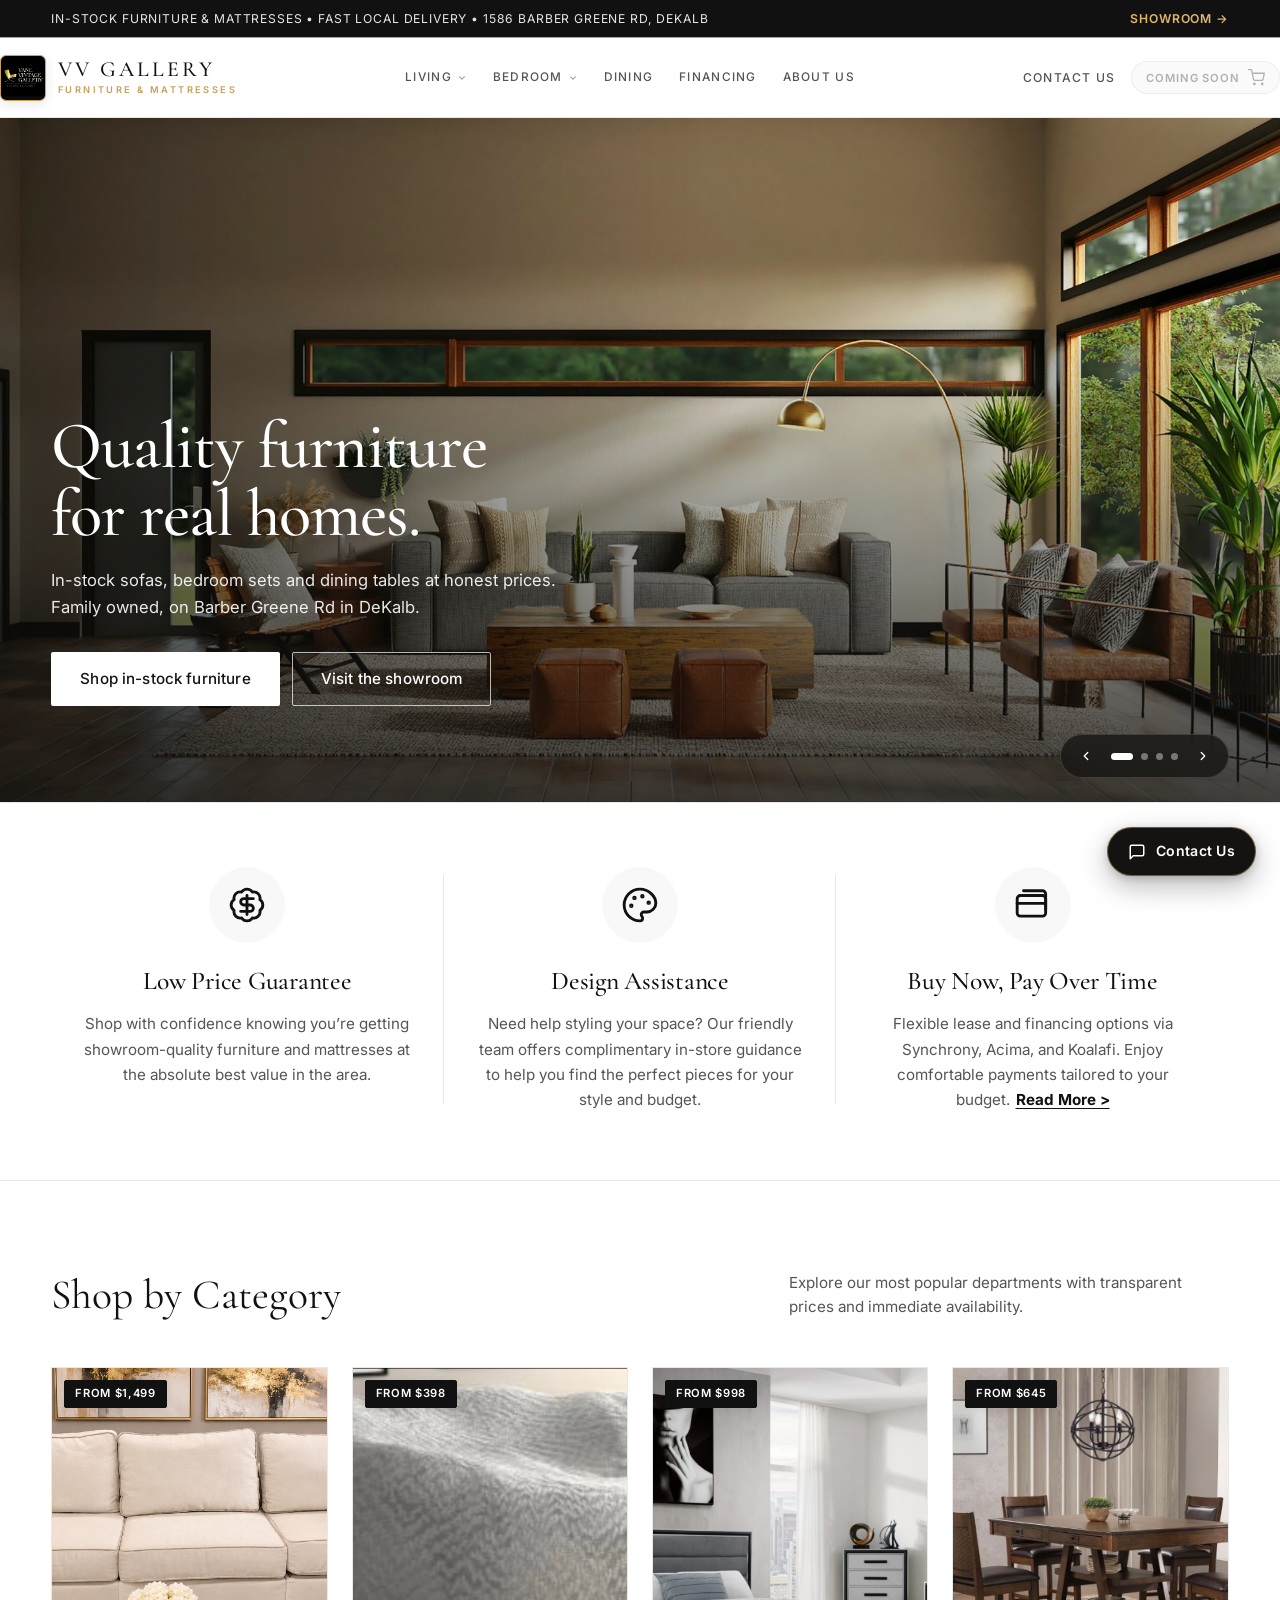
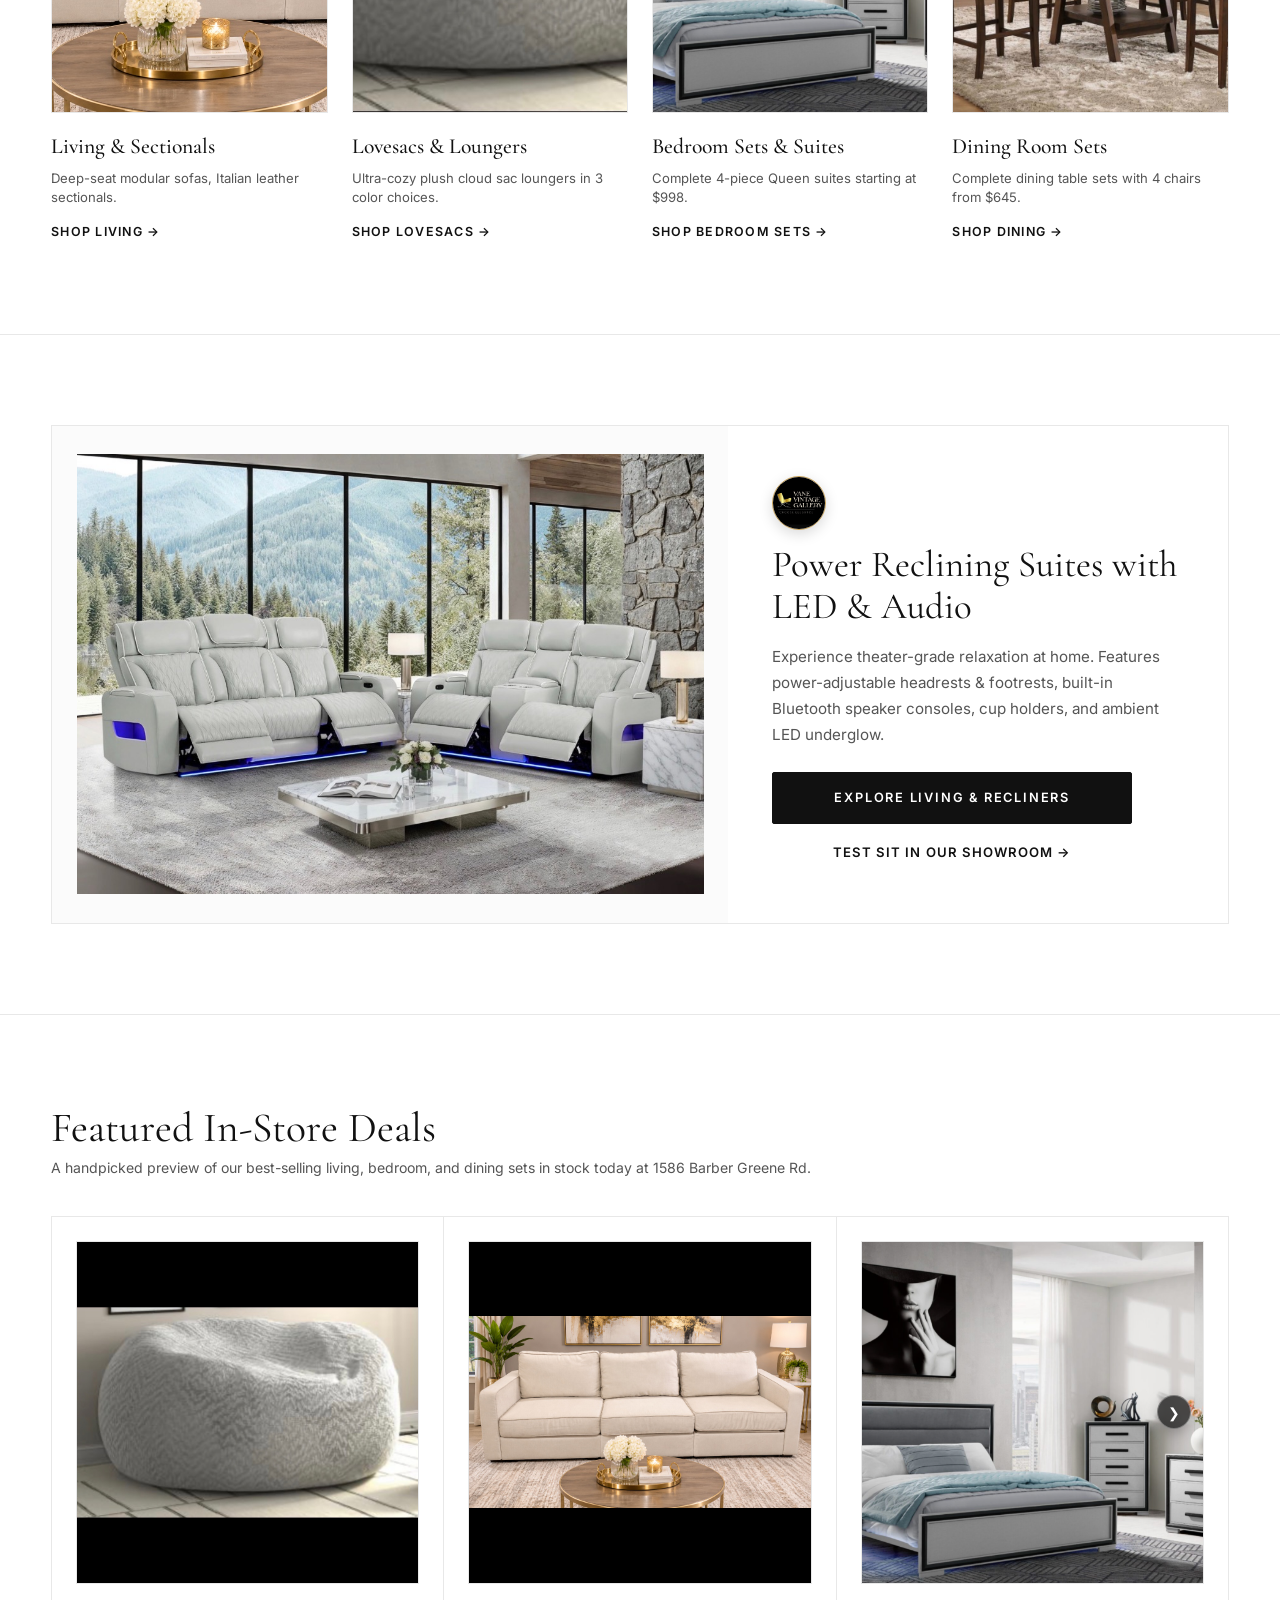
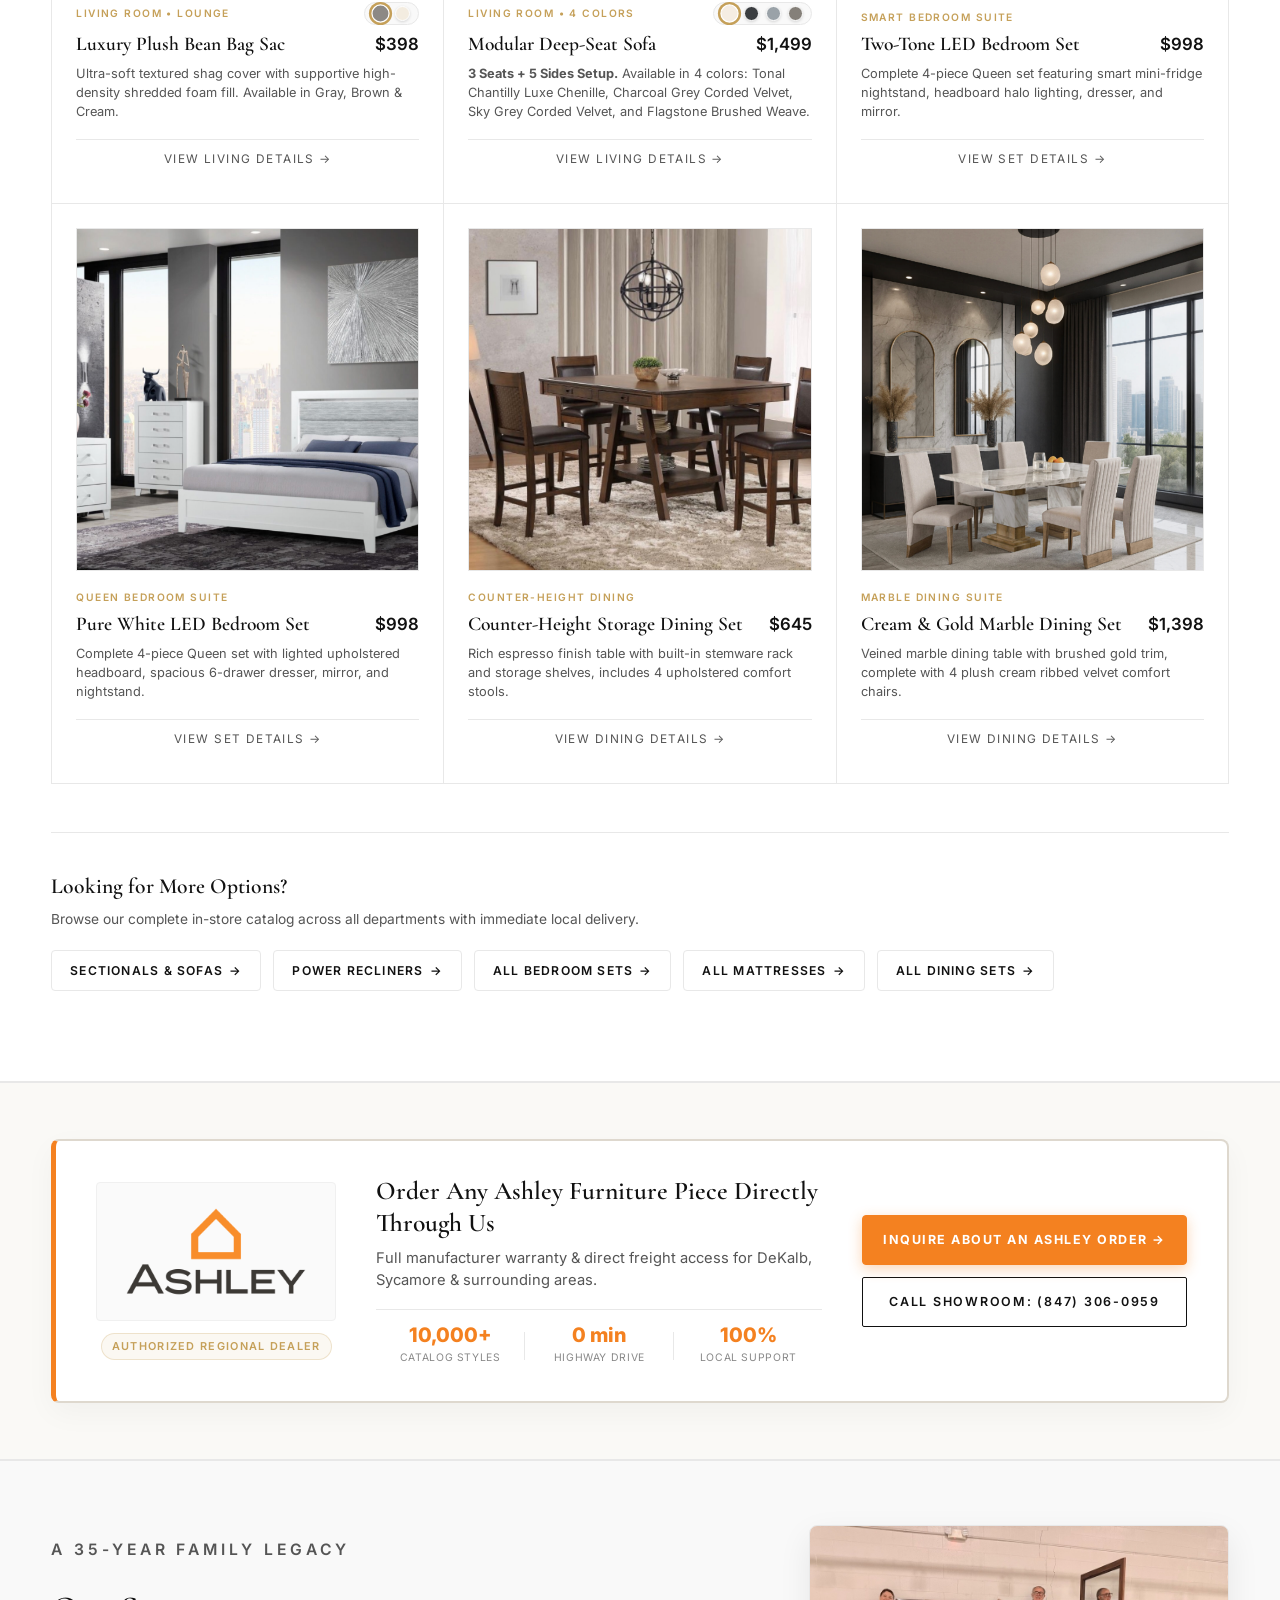
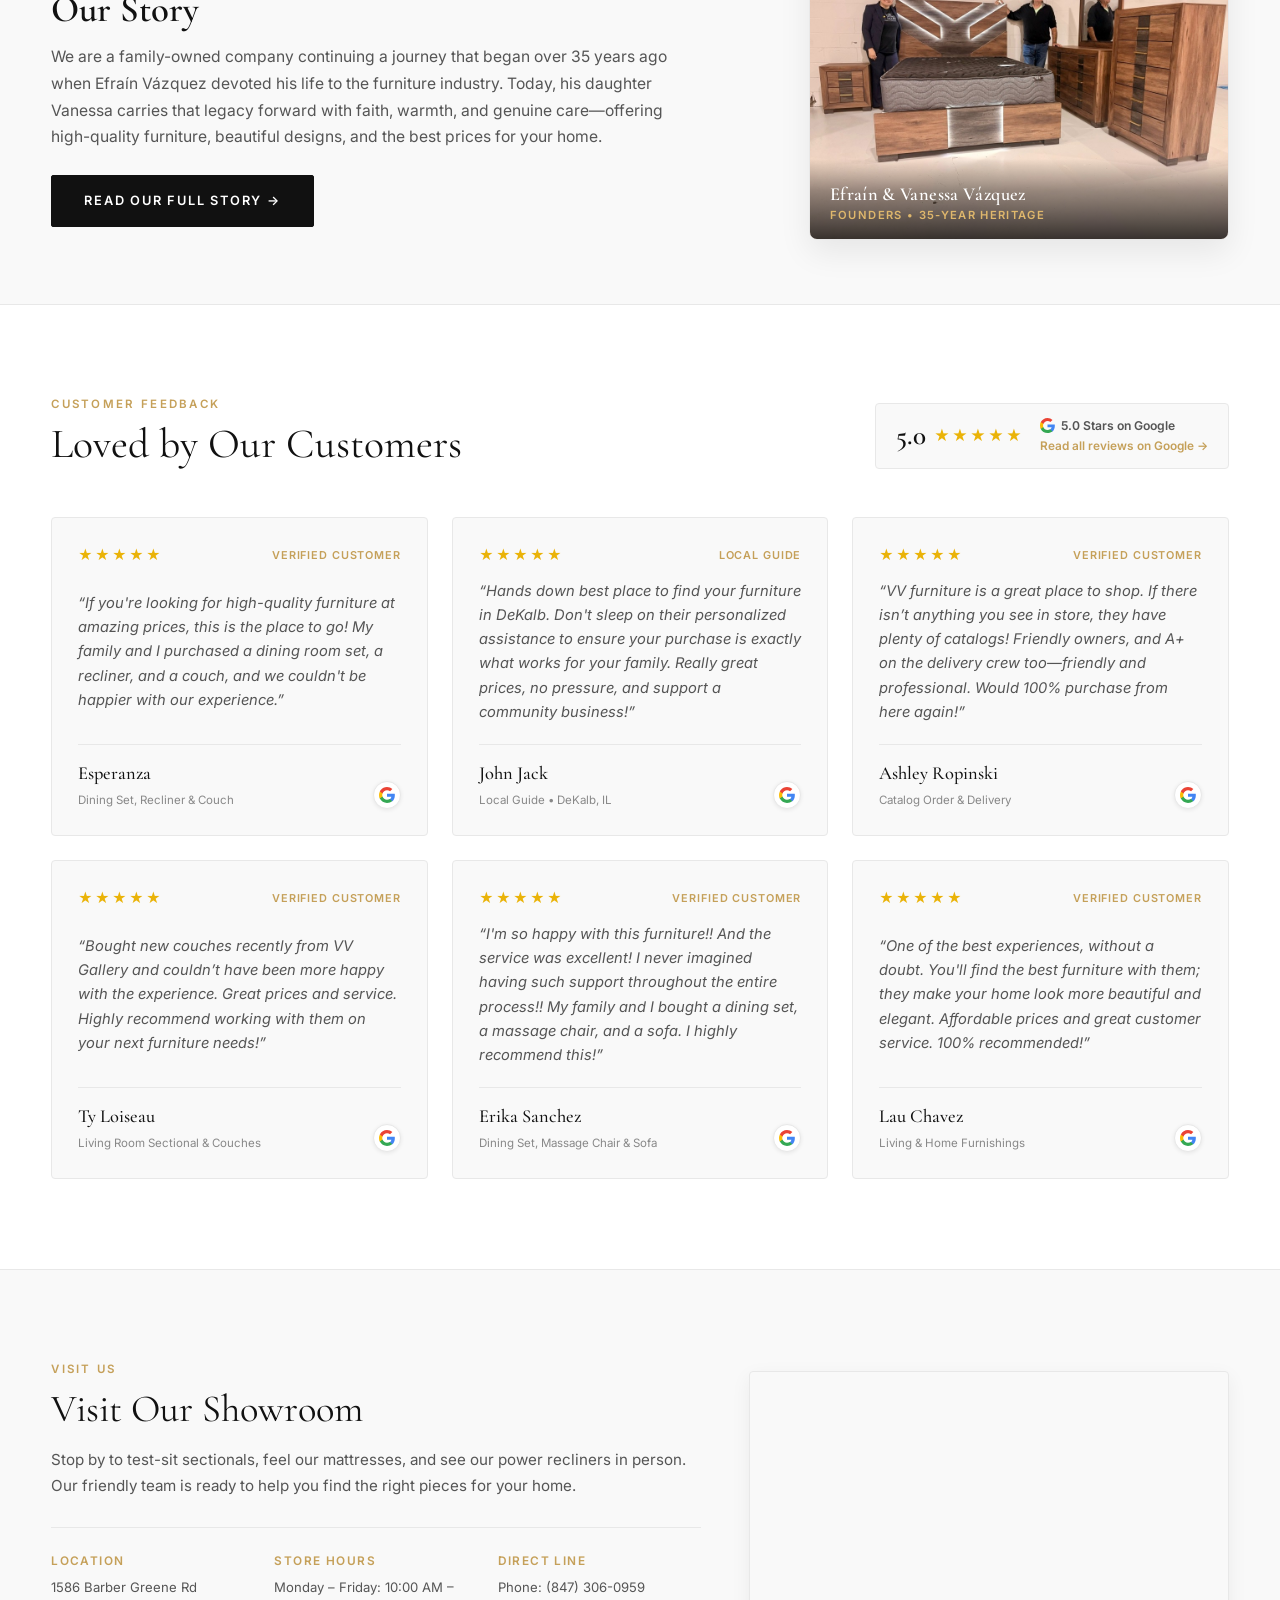
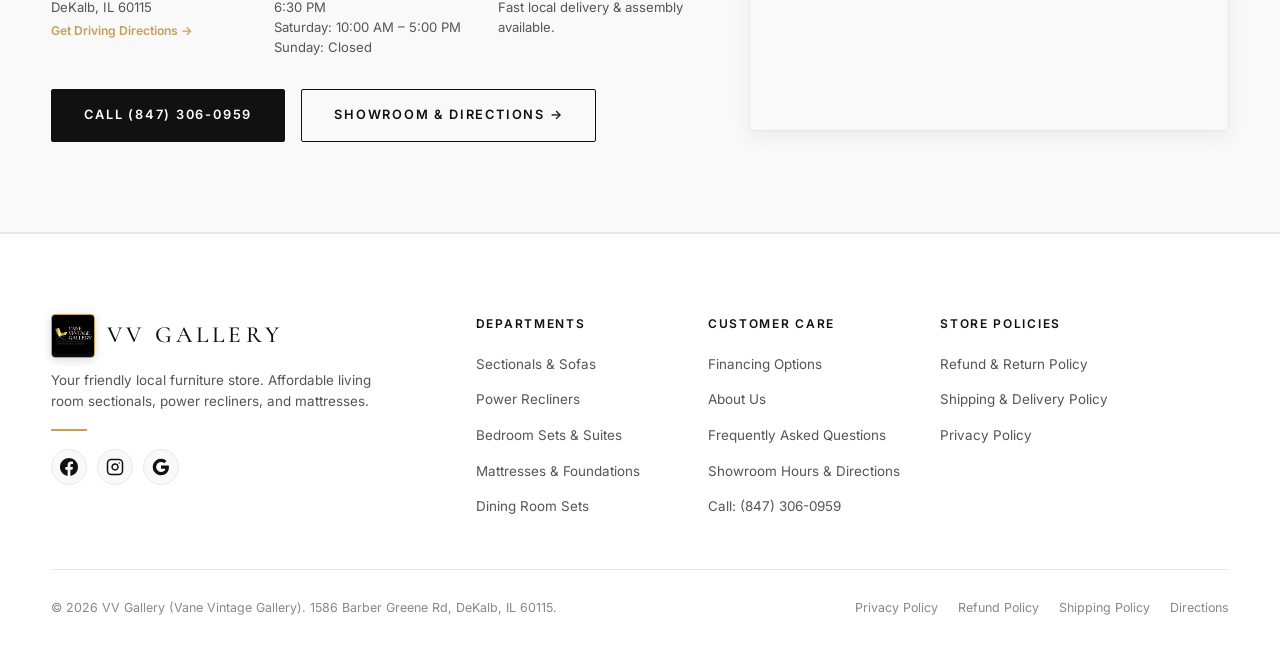
==== commit ea144d08: "style: fit full items in photo containers with black letterbox bars" ====
--- a/index.html
+++ b/index.html
@@ -522,7 +522,7 @@
         <div class="matrix-grid">
           <!-- Featured 1: Luxury Plush Bean Bag Sac (Living) -->
           <article class="product-item" data-category="living">
-            <div class="product-media-wrap has-secondary" data-active-view="0">
+            <div class="product-media-wrap has-secondary fit-contain" data-active-view="0">
               <img src="photos/furniture/bean-bag-sac-grey.jpg" alt="Luxury Oversized Plush Bean Bag Sac in Gray"
                 class="product-img primary" loading="lazy">
               <img src="photos/furniture/bean-bag-sac-cream.jpg" alt="Luxury Oversized Plush Bean Bag Sac in Cream"
@@ -552,7 +552,7 @@
 
           <!-- Featured 2: Modular Deep-Seat Sofa (Living) -->
           <article class="product-item" data-category="living">
-            <div class="product-media-wrap">
+            <div class="product-media-wrap fit-contain">
               <img src="photos/furniture/living-deep-seat-sofa-cream.jpg"
                 alt="Modular Deep-Seat Sofa in Tonal Chantilly Luxe Chenille — 3 Seats, 5 Sides" class="product-img" loading="lazy">
               <span class="product-status-tag highlight-tag">$1,499 &bull; 3 Seats + 5 Sides</span>
--- a/style.css
+++ b/style.css
@@ -2072,6 +2072,16 @@
   opacity: 1;
 }
 
+/* Full Item Display: Letterbox wide photos with sleek black framing bars */
+.product-media-wrap.fit-contain {
+  background-color: #000000;
+}
+
+.product-media-wrap.fit-contain .product-img,
+.product-media-wrap.fit-contain.has-secondary .product-img.secondary {
+  object-fit: contain;
+}
+
 /* Fallback hover for non-swatch cards (like fridge) */
 .product-media-wrap.has-secondary:not([data-active-view]):hover .product-img.primary {
   opacity: 0;
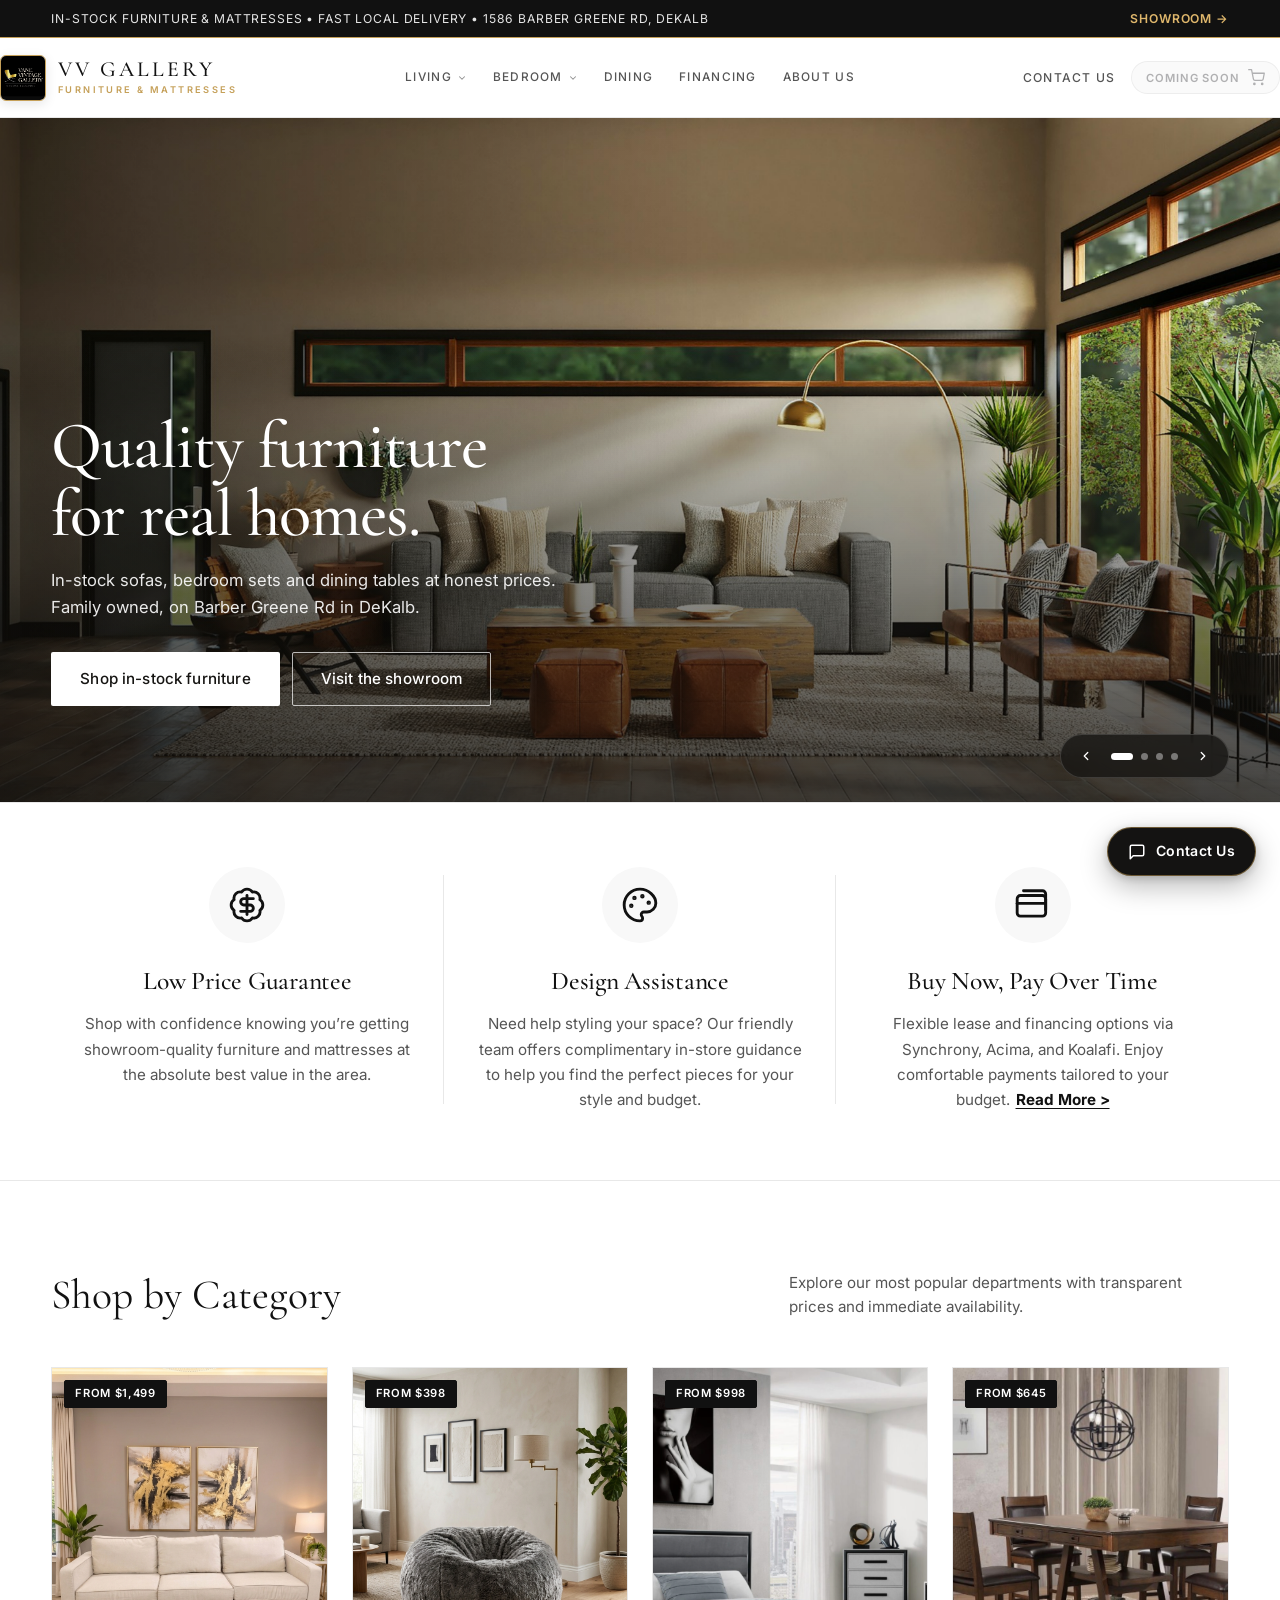
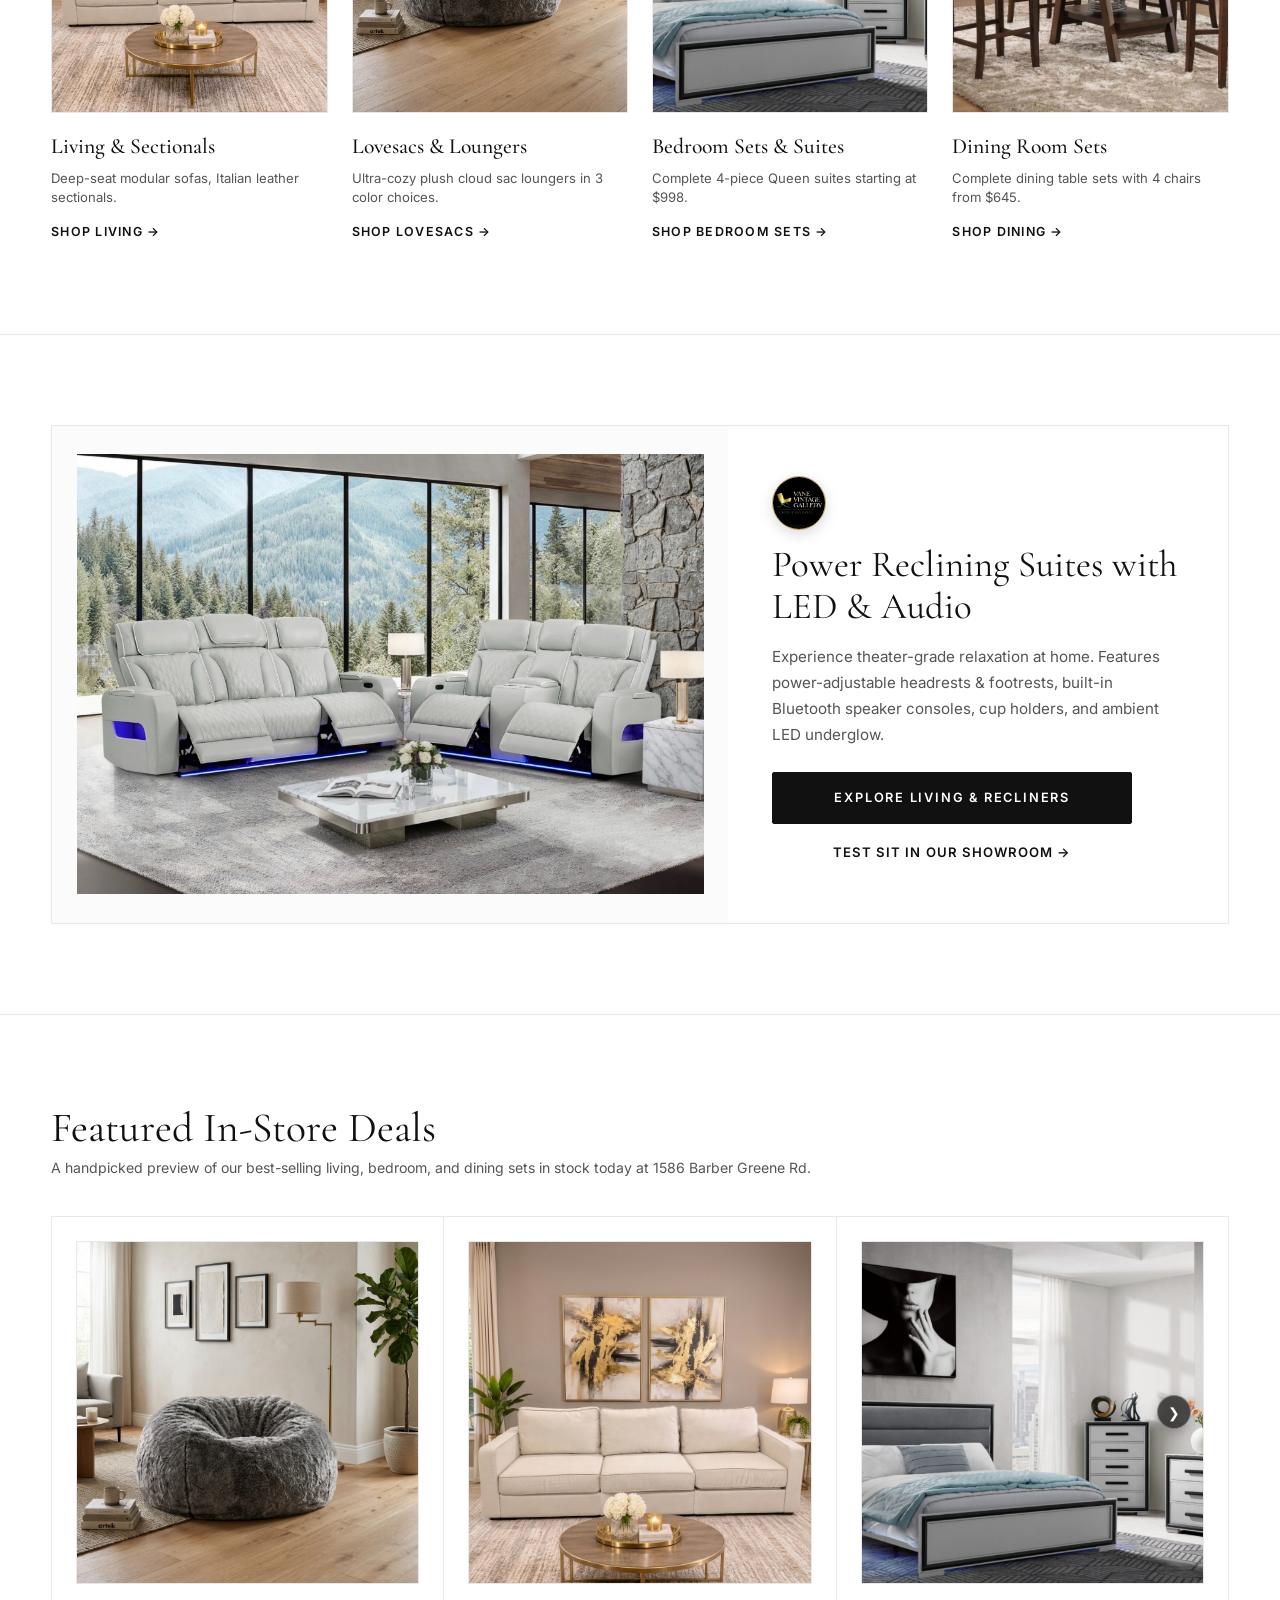
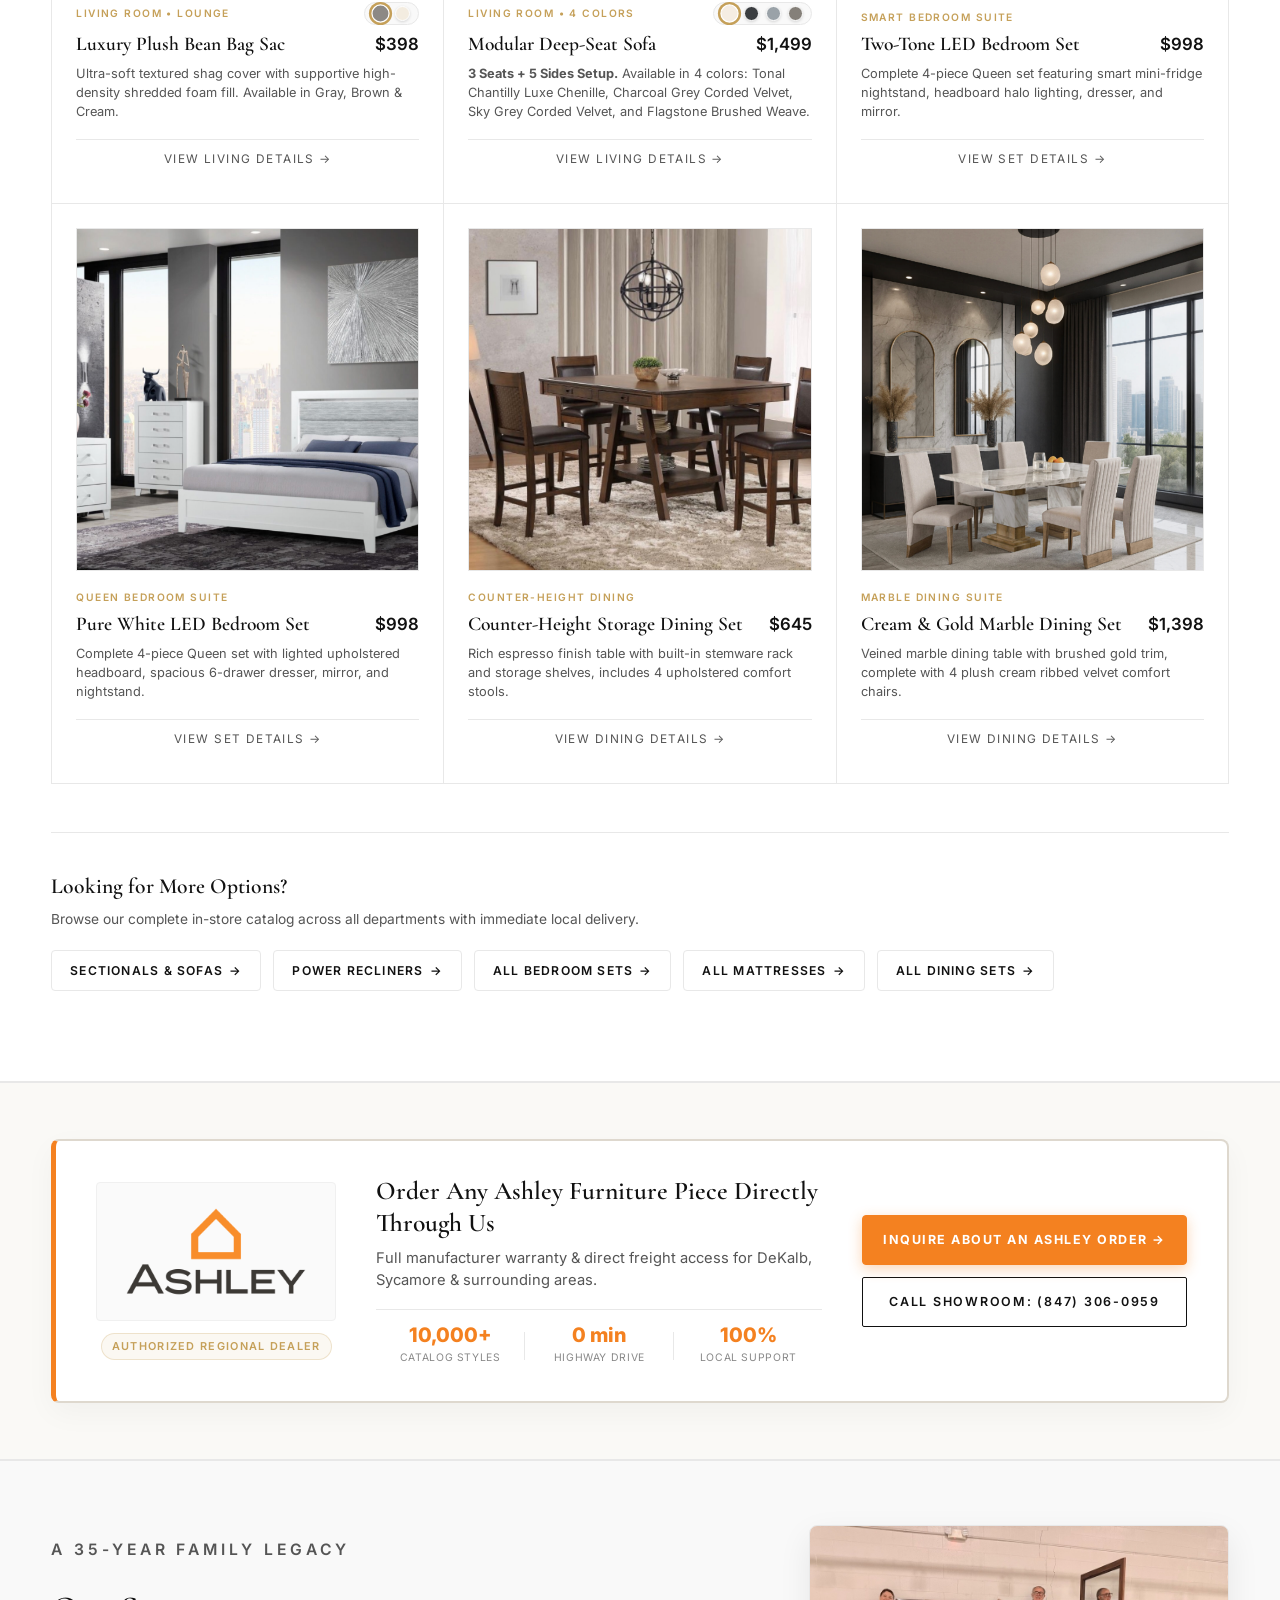
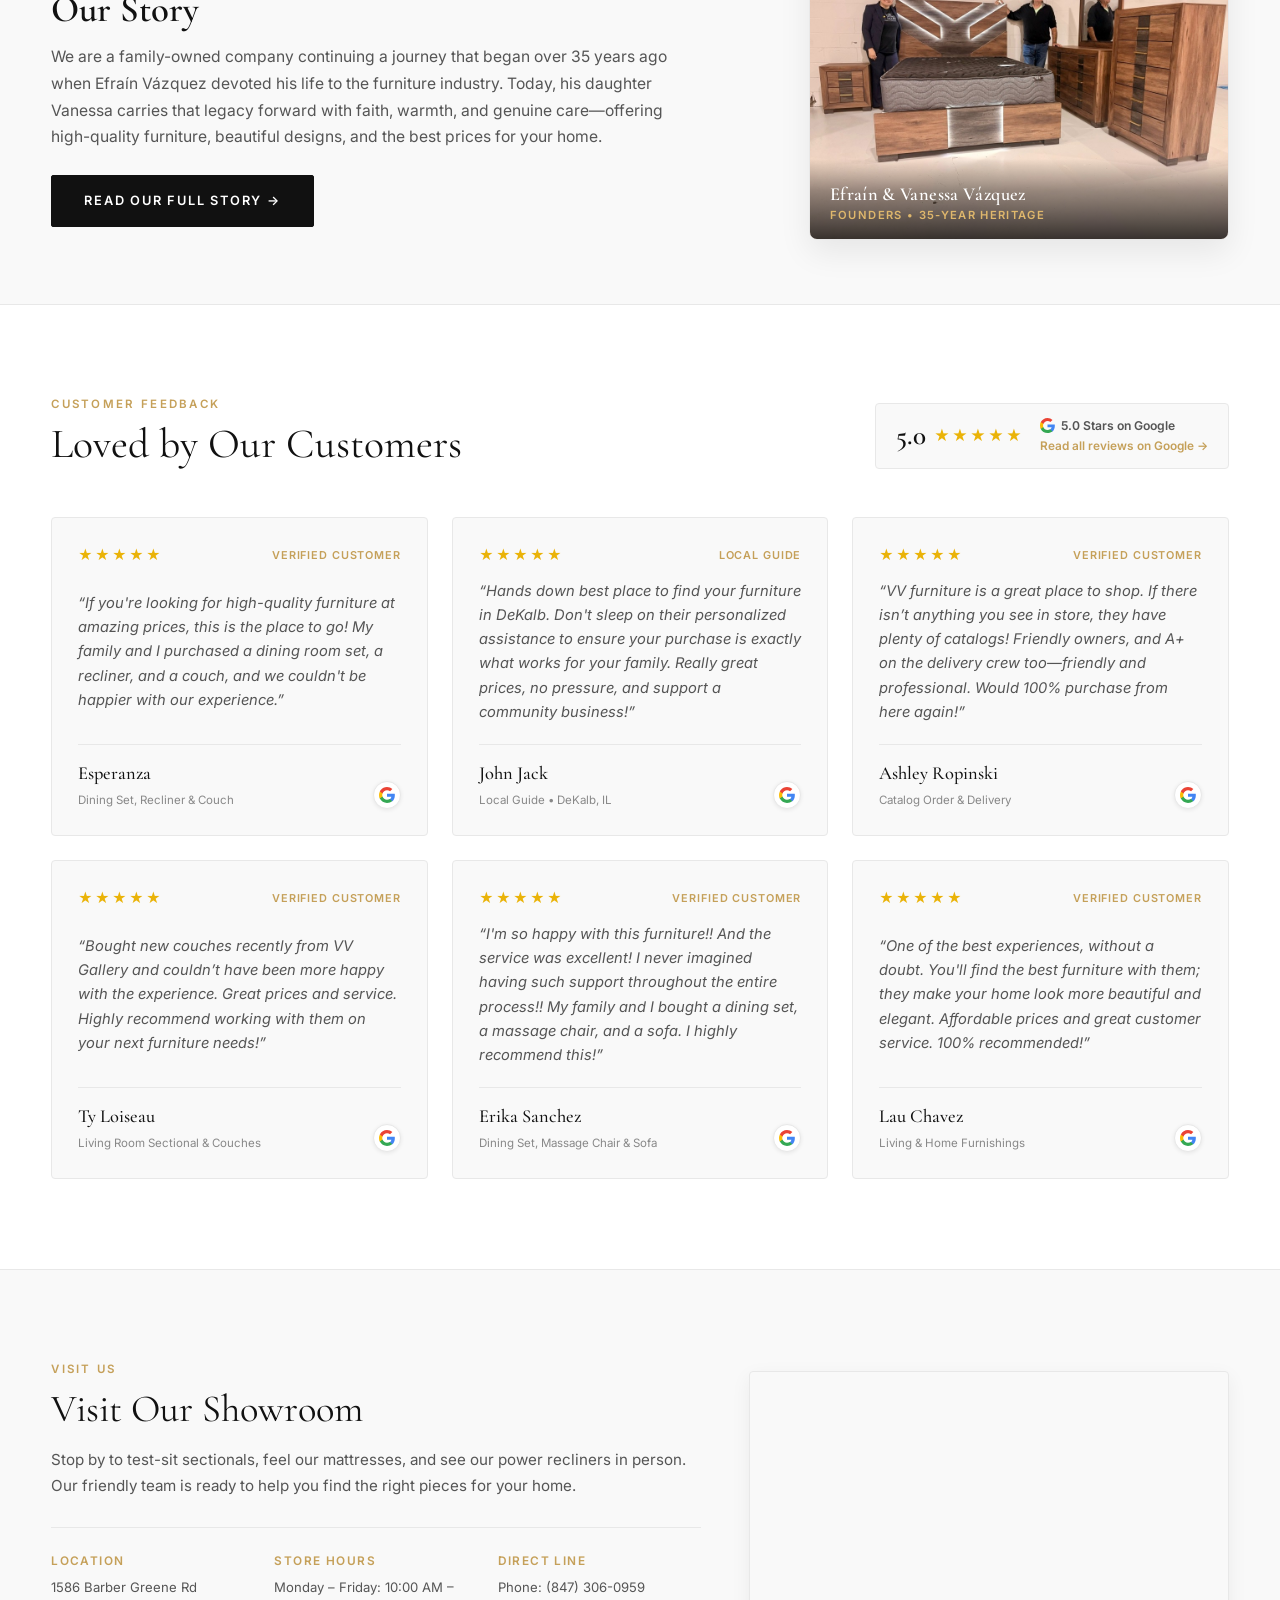
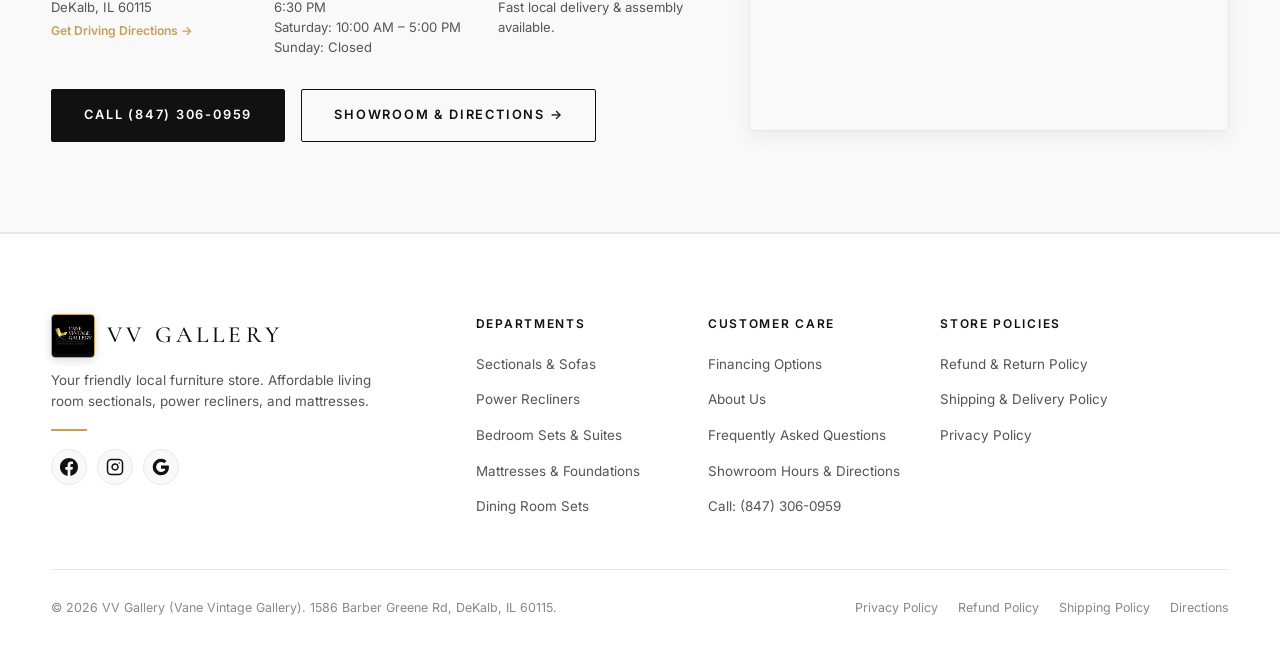
==== commit 5c67917e: "feat(living): update sofa and bean bag photos to vertical portrait orientation for seamless containe" ====
--- a/index.html
+++ b/index.html
@@ -522,7 +522,7 @@
         <div class="matrix-grid">
           <!-- Featured 1: Luxury Plush Bean Bag Sac (Living) -->
           <article class="product-item" data-category="living">
-            <div class="product-media-wrap has-secondary fit-contain" data-active-view="0">
+            <div class="product-media-wrap has-secondary" data-active-view="0">
               <img src="photos/furniture/bean-bag-sac-grey.jpg" alt="Luxury Oversized Plush Bean Bag Sac in Gray"
                 class="product-img primary" loading="lazy">
               <img src="photos/furniture/bean-bag-sac-cream.jpg" alt="Luxury Oversized Plush Bean Bag Sac in Cream"
@@ -552,7 +552,7 @@
 
           <!-- Featured 2: Modular Deep-Seat Sofa (Living) -->
           <article class="product-item" data-category="living">
-            <div class="product-media-wrap fit-contain">
+            <div class="product-media-wrap">
               <img src="photos/furniture/living-deep-seat-sofa-cream.jpg"
                 alt="Modular Deep-Seat Sofa in Tonal Chantilly Luxe Chenille — 3 Seats, 5 Sides" class="product-img" loading="lazy">
               <span class="product-status-tag highlight-tag">$1,499 &bull; 3 Seats + 5 Sides</span>
@@ -561,10 +561,10 @@
               <div class="product-swatch-row">
                 <span class="product-category-tag">Living Room &bull; 4 Colors</span>
                 <div class="color-swatch-dots" aria-label="Available fabric colors">
-                  <button type="button" class="swatch-dot active" style="--swatch-color: #f5ede3;" aria-label="Tonal Chantilly Luxe Chenille" title="Tonal Chantilly Luxe Chenille"></button>
-                  <button type="button" class="swatch-dot" style="--swatch-color: #3a3d40;" aria-label="Charcoal Grey Corded Velvet" title="Charcoal Grey Corded Velvet"></button>
-                  <button type="button" class="swatch-dot" style="--swatch-color: #9aa2a8;" aria-label="Sky Grey Corded Velvet" title="Sky Grey Corded Velvet"></button>
-                  <button type="button" class="swatch-dot" style="--swatch-color: #858079;" aria-label="Flagstone Brushed Weave" title="Flagstone Brushed Weave"></button>
+                  <button type="button" class="swatch-dot active" style="--swatch-color: #f5ede3;" data-img-src="photos/furniture/living-deep-seat-sofa-cream.jpg" data-color-name="Tonal Chantilly Luxe Chenille" aria-label="Tonal Chantilly Luxe Chenille" title="Tonal Chantilly Luxe Chenille"></button>
+                  <button type="button" class="swatch-dot" style="--swatch-color: #3a3d40;" data-img-src="photos/furniture/living-deep-seat-sofa-charcoal.jpg" data-color-name="Charcoal Grey Corded Velvet" aria-label="Charcoal Grey Corded Velvet" title="Charcoal Grey Corded Velvet"></button>
+                  <button type="button" class="swatch-dot" style="--swatch-color: #9aa2a8;" data-img-src="photos/furniture/living-deep-seat-sofa-skygrey.jpg" data-color-name="Sky Grey Corded Velvet" aria-label="Sky Grey Corded Velvet" title="Sky Grey Corded Velvet"></button>
+                  <button type="button" class="swatch-dot" style="--swatch-color: #858079;" data-img-src="photos/furniture/living-deep-seat-sofa-flagstone.jpg" data-color-name="Flagstone Brushed Weave" aria-label="Flagstone Brushed Weave" title="Flagstone Brushed Weave"></button>
                 </div>
               </div>
               <div class="product-top-row">
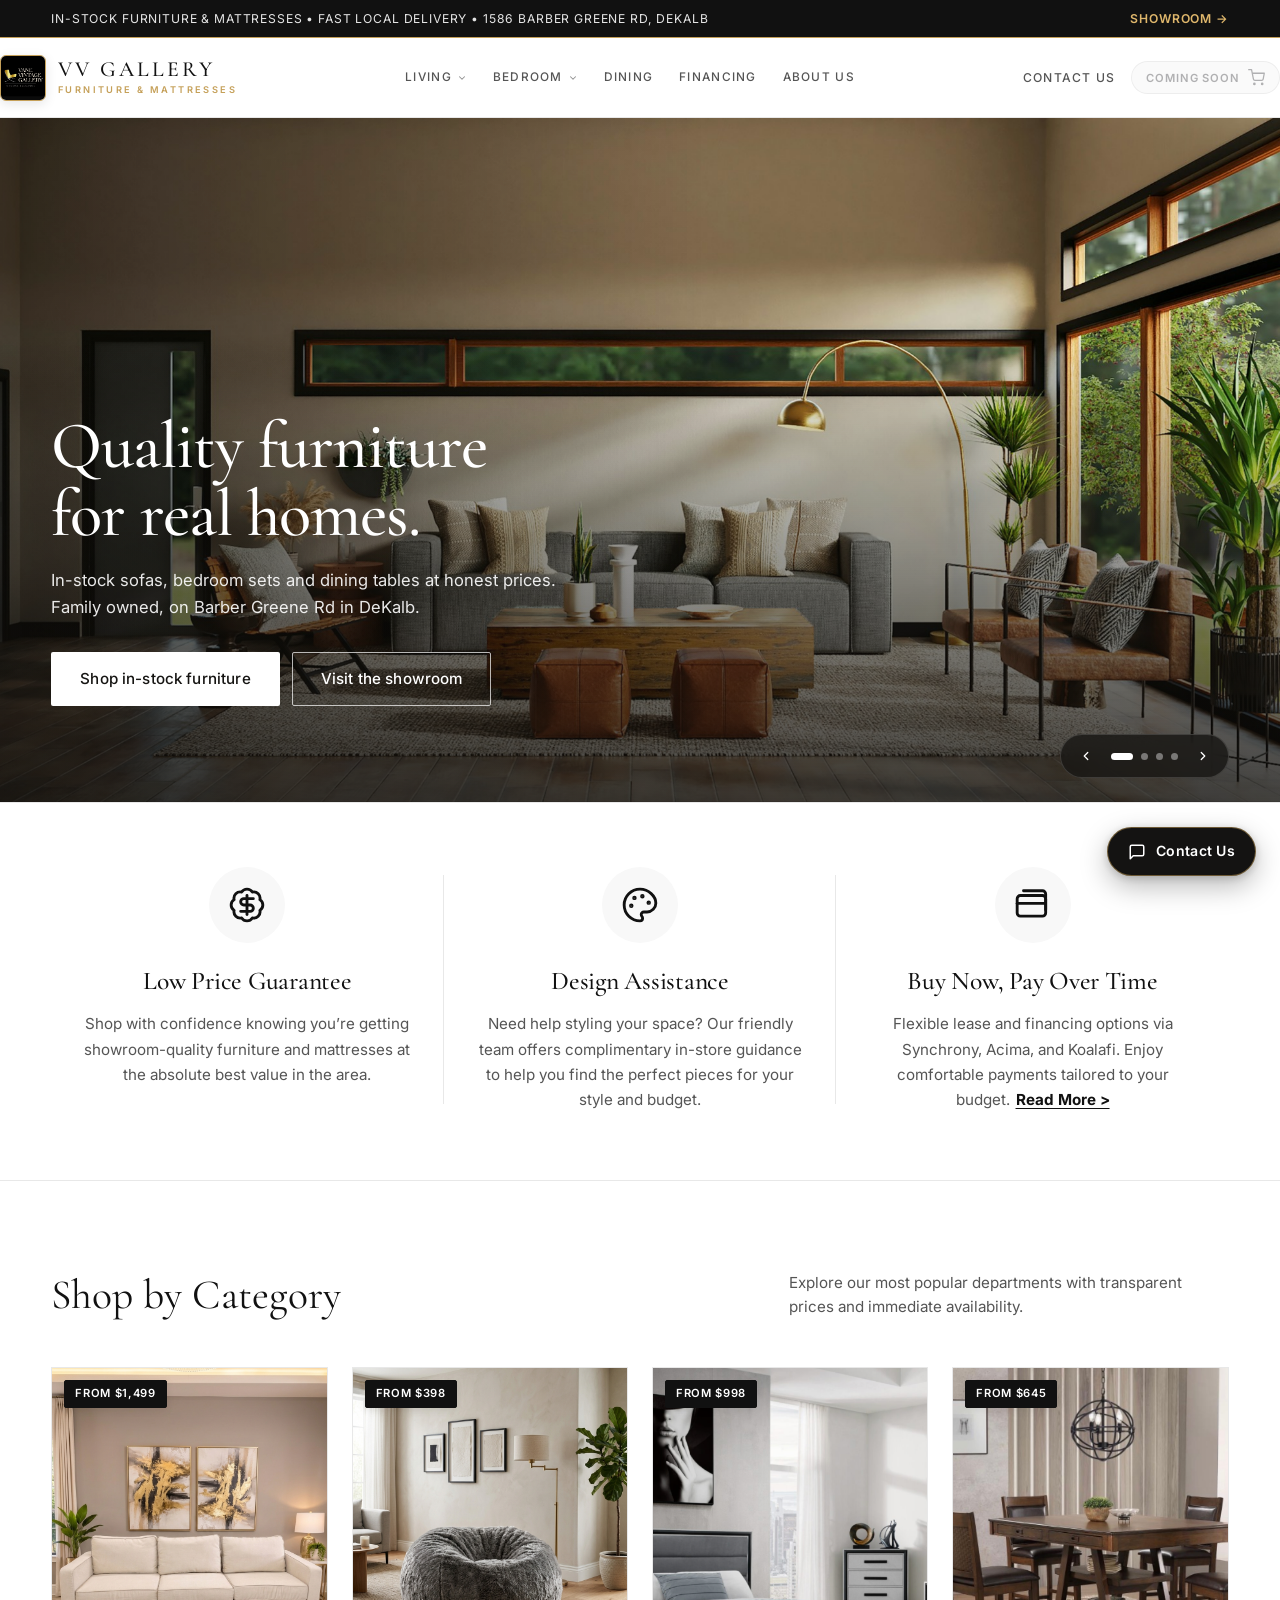
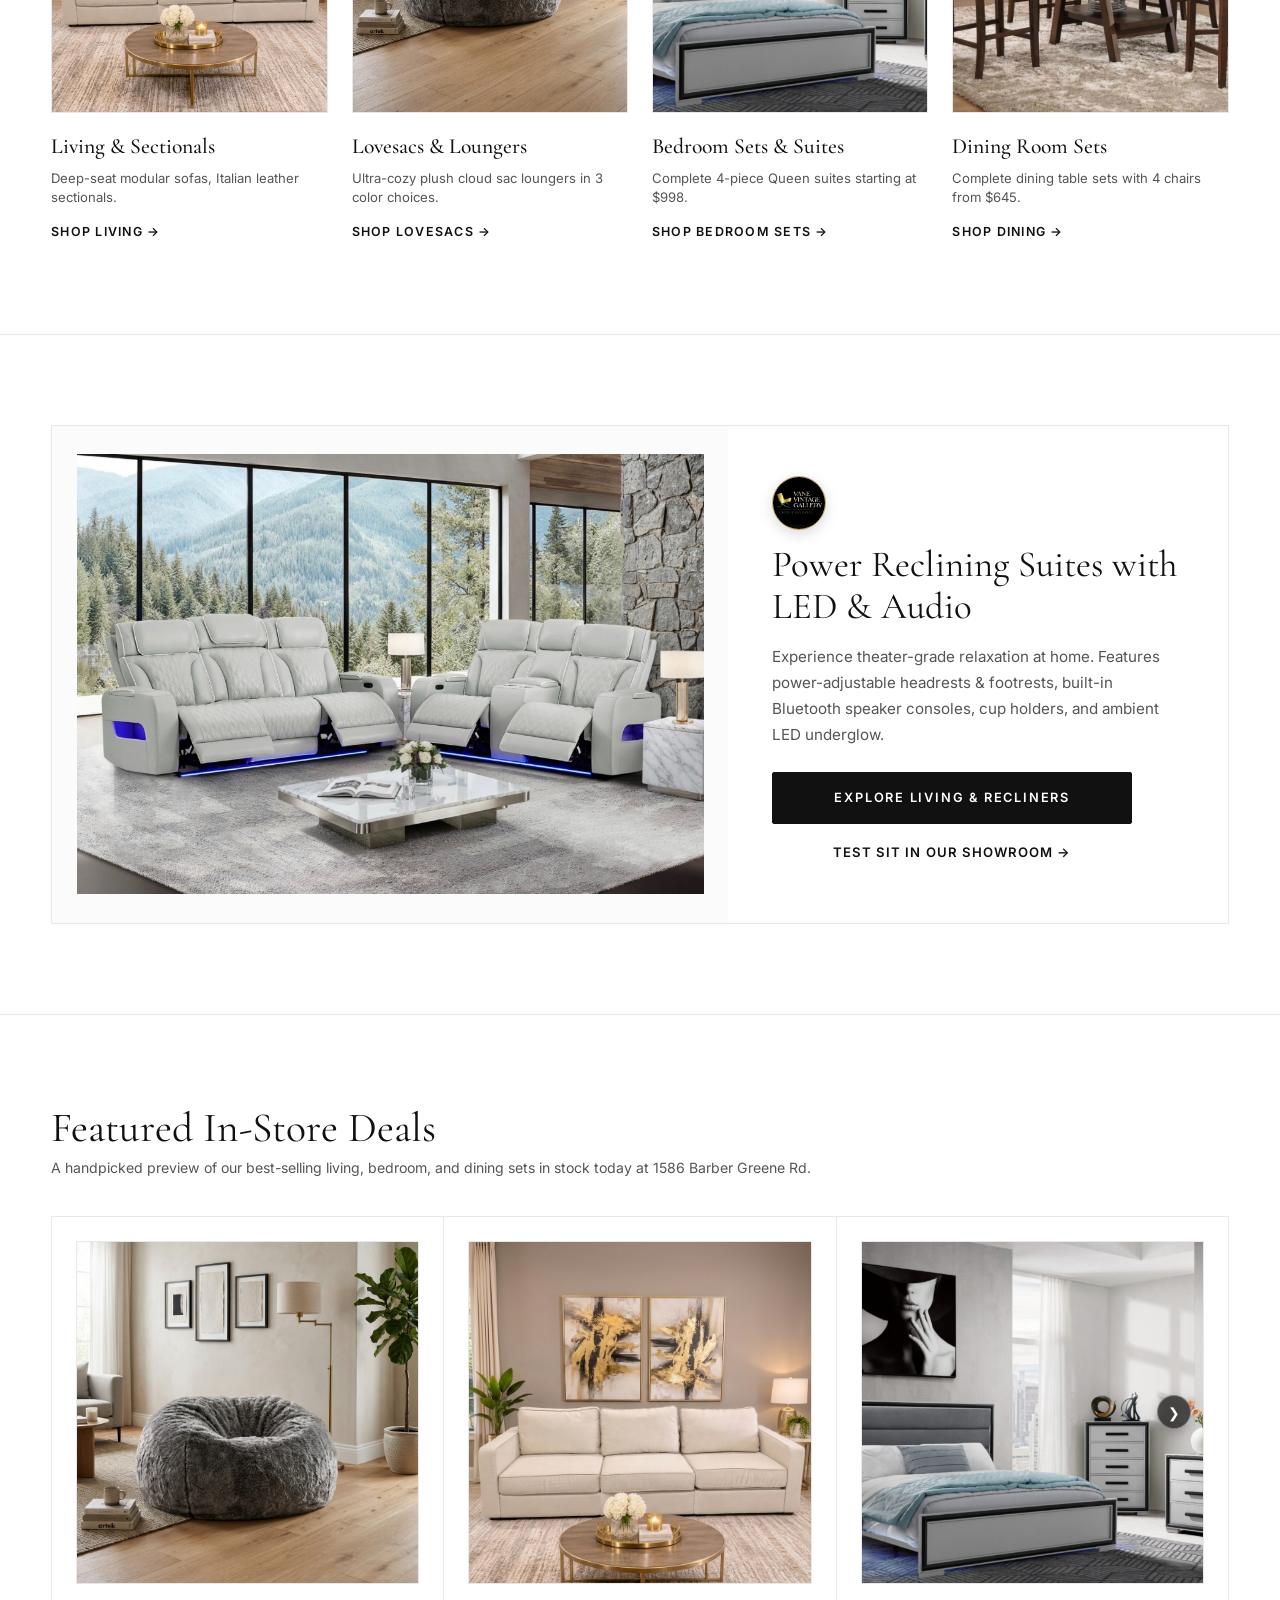
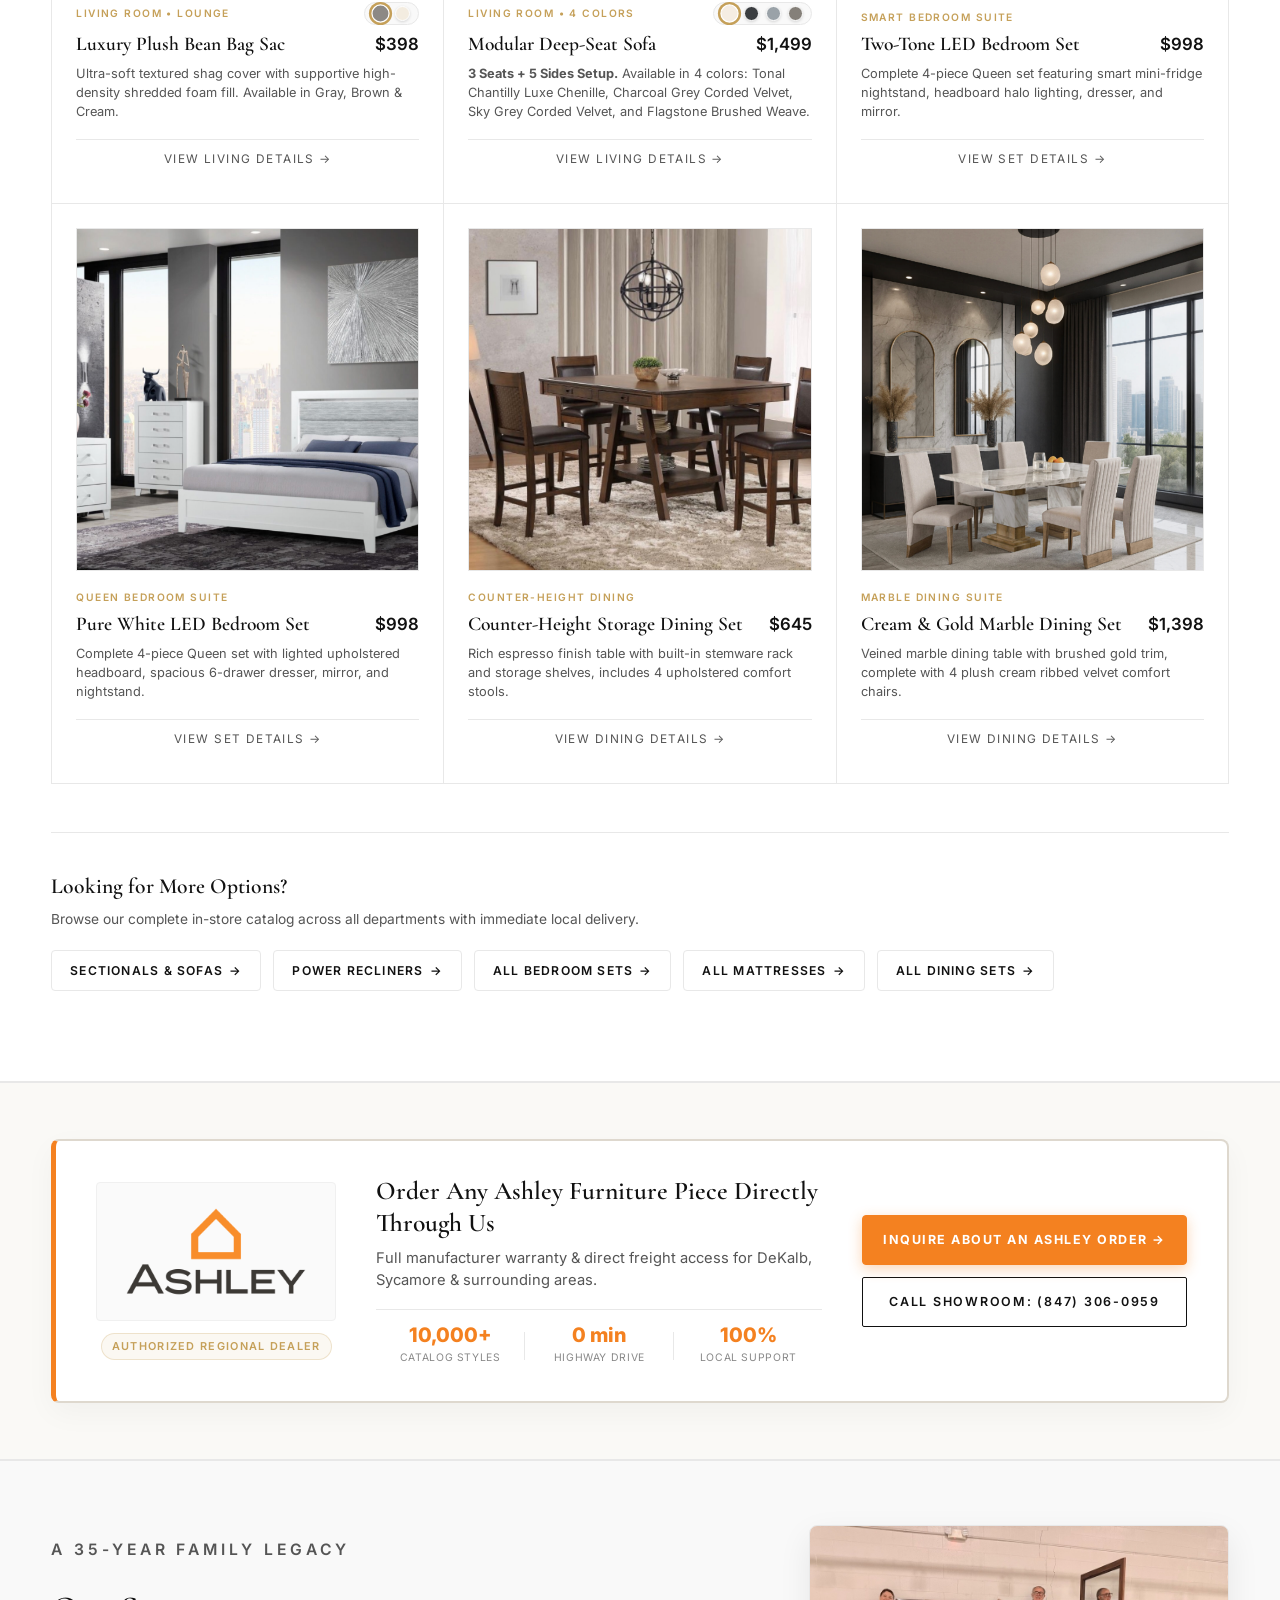
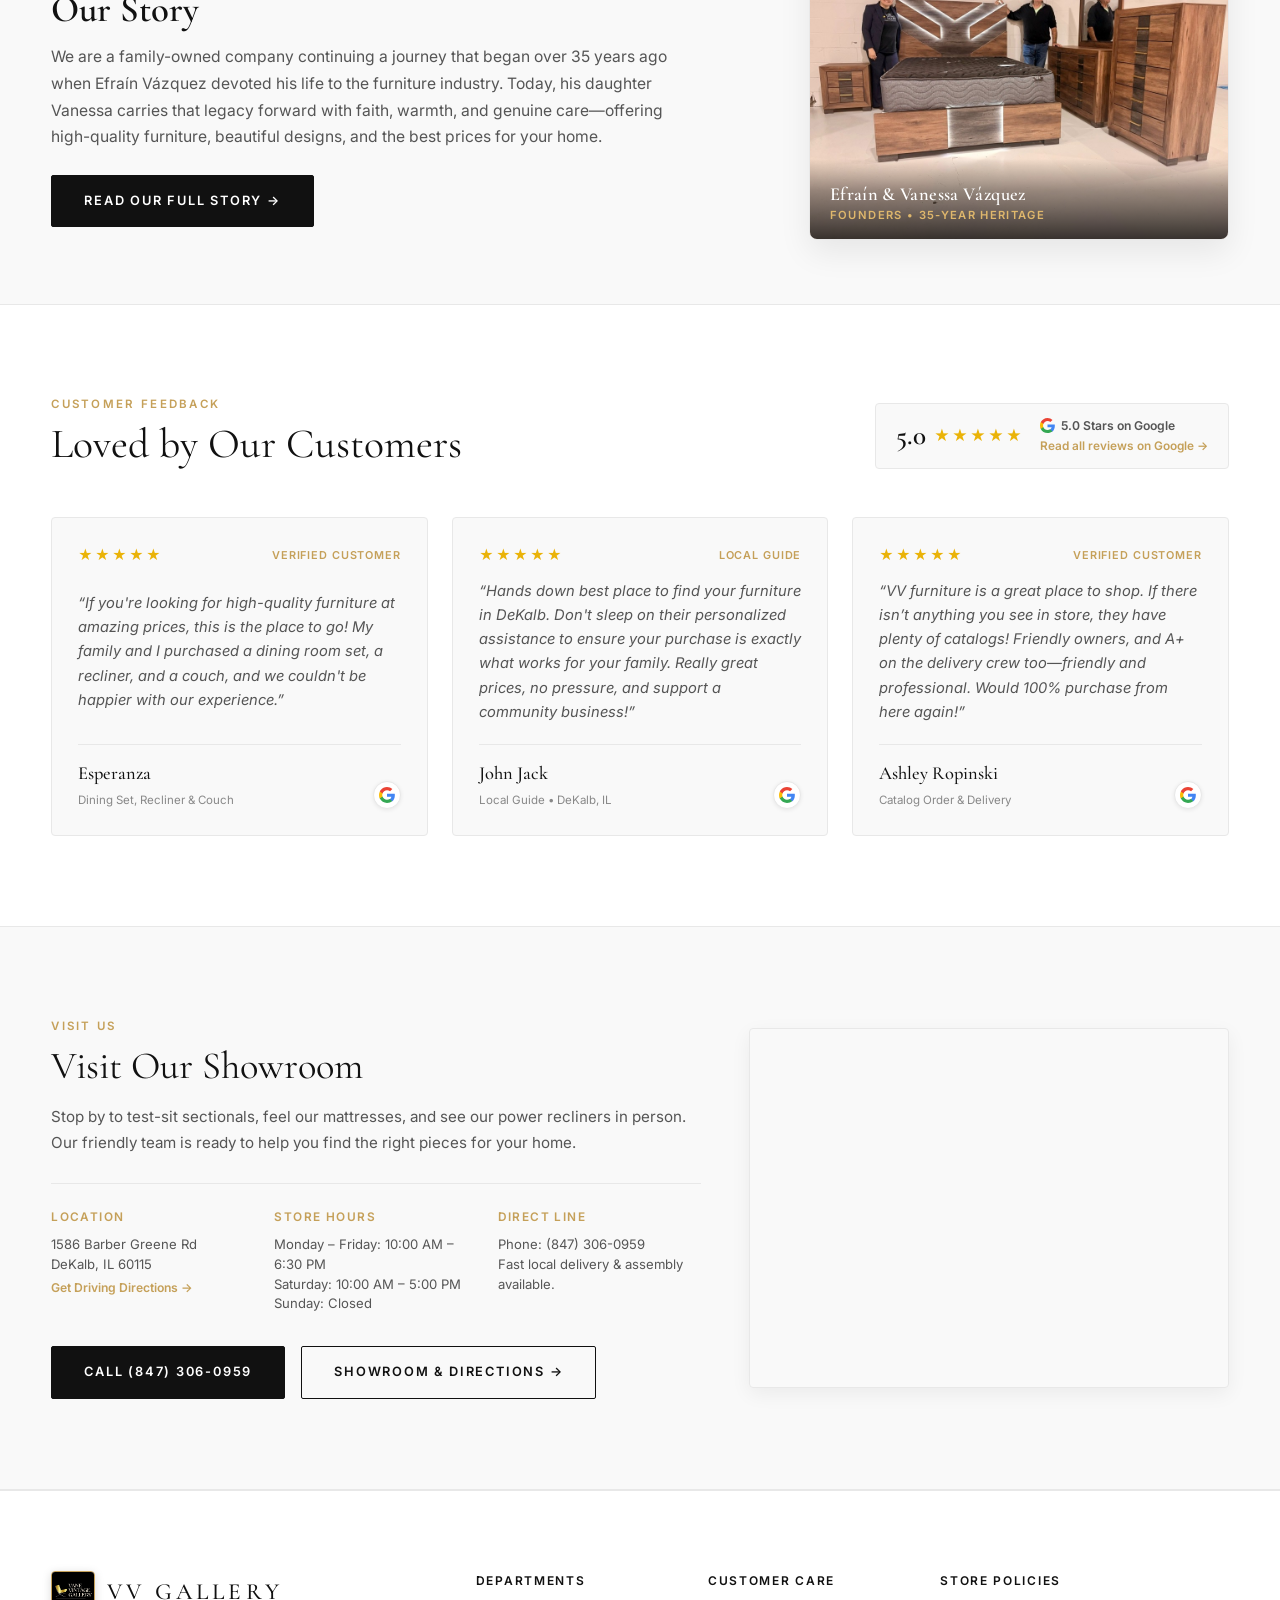
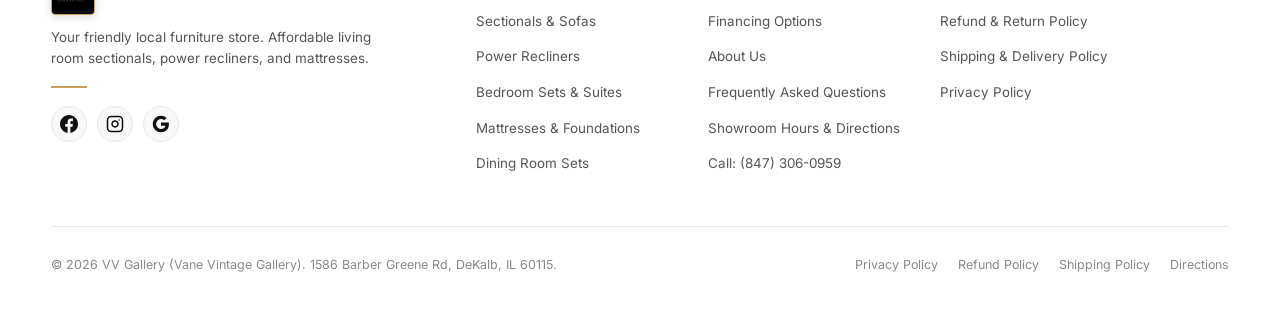
==== commit 7810d31e: "feat(reviews): display 3 reviews on homepage and maintain all 6 on story page" ====
--- a/index.html
+++ b/index.html
@@ -846,75 +846,6 @@
               </div>
             </div>
           </article>
-
-          <!-- Review 4: Ty Loiseau -->
-          <article class="review-card">
-            <div class="review-card-top">
-              <div class="review-stars">★★★★★</div>
-              <span class="review-badge">Verified Customer</span>
-            </div>
-            <p class="review-text">&ldquo;Bought new couches recently from VV Gallery and couldn’t have been more happy with the experience. Great prices and service. Highly recommend working with them on your next furniture needs!&rdquo;</p>
-            <div class="review-author-row">
-              <div class="author-info">
-                <h3 class="author-name">Ty Loiseau</h3>
-                <span class="author-purchase">Living Room Sectional &amp; Couches</span>
-              </div>
-              <div class="google-badge" title="Verified Review on Google" aria-label="Verified Google Review">
-                <svg width="16" height="16" viewBox="0 0 24 24" aria-hidden="true">
-                  <path fill="#4285F4" d="M23.745 12.27c0-.7-.06-1.4-.19-2.07H12v4.51h6.6c-.29 1.52-1.14 2.82-2.4 3.68v3.05h3.88c2.27-2.09 3.665-5.17 3.665-9.17z"/>
-                  <path fill="#34A853" d="M12 24c3.24 0 5.95-1.08 7.93-2.91l-3.88-3.05c-1.08.72-2.45 1.16-4.05 1.16-3.12 0-5.77-2.1-6.72-4.93H1.25v3.15C3.26 21.36 7.33 24 12 24z"/>
-                  <path fill="#FBBC05" d="M5.28 14.27c-.25-.72-.38-1.49-.38-2.27s.13-1.55.38-2.27V6.58H1.25C.45 8.18 0 10.03 0 12s.45 3.82 1.25 5.42l4.03-3.15z"/>
-                  <path fill="#EA4335" d="M12 4.75c1.77 0 3.35.61 4.6 1.8l3.42-3.42C17.95 1.19 15.24 0 12 0 7.33 0 3.26 2.64 1.25 6.58l4.03 3.15c.95-2.83 3.6-4.98 6.72-4.98z"/>
-                </svg>
-              </div>
-            </div>
-          </article>
-
-          <!-- Review 5: Erika Sanchez -->
-          <article class="review-card">
-            <div class="review-card-top">
-              <div class="review-stars">★★★★★</div>
-              <span class="review-badge">Verified Customer</span>
-            </div>
-            <p class="review-text">&ldquo;I'm so happy with this furniture!! And the service was excellent! I never imagined having such support throughout the entire process!! My family and I bought a dining set, a massage chair, and a sofa. I highly recommend this!&rdquo;</p>
-            <div class="review-author-row">
-              <div class="author-info">
-                <h3 class="author-name">Erika Sanchez</h3>
-                <span class="author-purchase">Dining Set, Massage Chair &amp; Sofa</span>
-              </div>
-              <div class="google-badge" title="Verified Review on Google" aria-label="Verified Google Review">
-                <svg width="16" height="16" viewBox="0 0 24 24" aria-hidden="true">
-                  <path fill="#4285F4" d="M23.745 12.27c0-.7-.06-1.4-.19-2.07H12v4.51h6.6c-.29 1.52-1.14 2.82-2.4 3.68v3.05h3.88c2.27-2.09 3.665-5.17 3.665-9.17z"/>
-                  <path fill="#34A853" d="M12 24c3.24 0 5.95-1.08 7.93-2.91l-3.88-3.05c-1.08.72-2.45 1.16-4.05 1.16-3.12 0-5.77-2.1-6.72-4.93H1.25v3.15C3.26 21.36 7.33 24 12 24z"/>
-                  <path fill="#FBBC05" d="M5.28 14.27c-.25-.72-.38-1.49-.38-2.27s.13-1.55.38-2.27V6.58H1.25C.45 8.18 0 10.03 0 12s.45 3.82 1.25 5.42l4.03-3.15z"/>
-                  <path fill="#EA4335" d="M12 4.75c1.77 0 3.35.61 4.6 1.8l3.42-3.42C17.95 1.19 15.24 0 12 0 7.33 0 3.26 2.64 1.25 6.58l4.03 3.15c.95-2.83 3.6-4.98 6.72-4.98z"/>
-                </svg>
-              </div>
-            </div>
-          </article>
-
-          <!-- Review 6: Lau Chavez -->
-          <article class="review-card">
-            <div class="review-card-top">
-              <div class="review-stars">★★★★★</div>
-              <span class="review-badge">Verified Customer</span>
-            </div>
-            <p class="review-text">&ldquo;One of the best experiences, without a doubt. You'll find the best furniture with them; they make your home look more beautiful and elegant. Affordable prices and great customer service. 100% recommended!&rdquo;</p>
-            <div class="review-author-row">
-              <div class="author-info">
-                <h3 class="author-name">Lau Chavez</h3>
-                <span class="author-purchase">Living &amp; Home Furnishings</span>
-              </div>
-              <div class="google-badge" title="Verified Review on Google" aria-label="Verified Google Review">
-                <svg width="16" height="16" viewBox="0 0 24 24" aria-hidden="true">
-                  <path fill="#4285F4" d="M23.745 12.27c0-.7-.06-1.4-.19-2.07H12v4.51h6.6c-.29 1.52-1.14 2.82-2.4 3.68v3.05h3.88c2.27-2.09 3.665-5.17 3.665-9.17z"/>
-                  <path fill="#34A853" d="M12 24c3.24 0 5.95-1.08 7.93-2.91l-3.88-3.05c-1.08.72-2.45 1.16-4.05 1.16-3.12 0-5.77-2.1-6.72-4.93H1.25v3.15C3.26 21.36 7.33 24 12 24z"/>
-                  <path fill="#FBBC05" d="M5.28 14.27c-.25-.72-.38-1.49-.38-2.27s.13-1.55.38-2.27V6.58H1.25C.45 8.18 0 10.03 0 12s.45 3.82 1.25 5.42l4.03-3.15z"/>
-                  <path fill="#EA4335" d="M12 4.75c1.77 0 3.35.61 4.6 1.8l3.42-3.42C17.95 1.19 15.24 0 12 0 7.33 0 3.26 2.64 1.25 6.58l4.03 3.15c.95-2.83 3.6-4.98 6.72-4.98z"/>
-                </svg>
-              </div>
-            </div>
-          </article>
         </div>
       </div>
     </section>
--- a/style.css
+++ b/style.css
@@ -3578,10 +3578,6 @@
     max-width: 100%;
   }
 
-  .reviews-grid > .review-card:nth-child(n+4) {
-    display: none;
-  }
-
   .review-card {
     max-width: 100%;
     word-break: break-word;
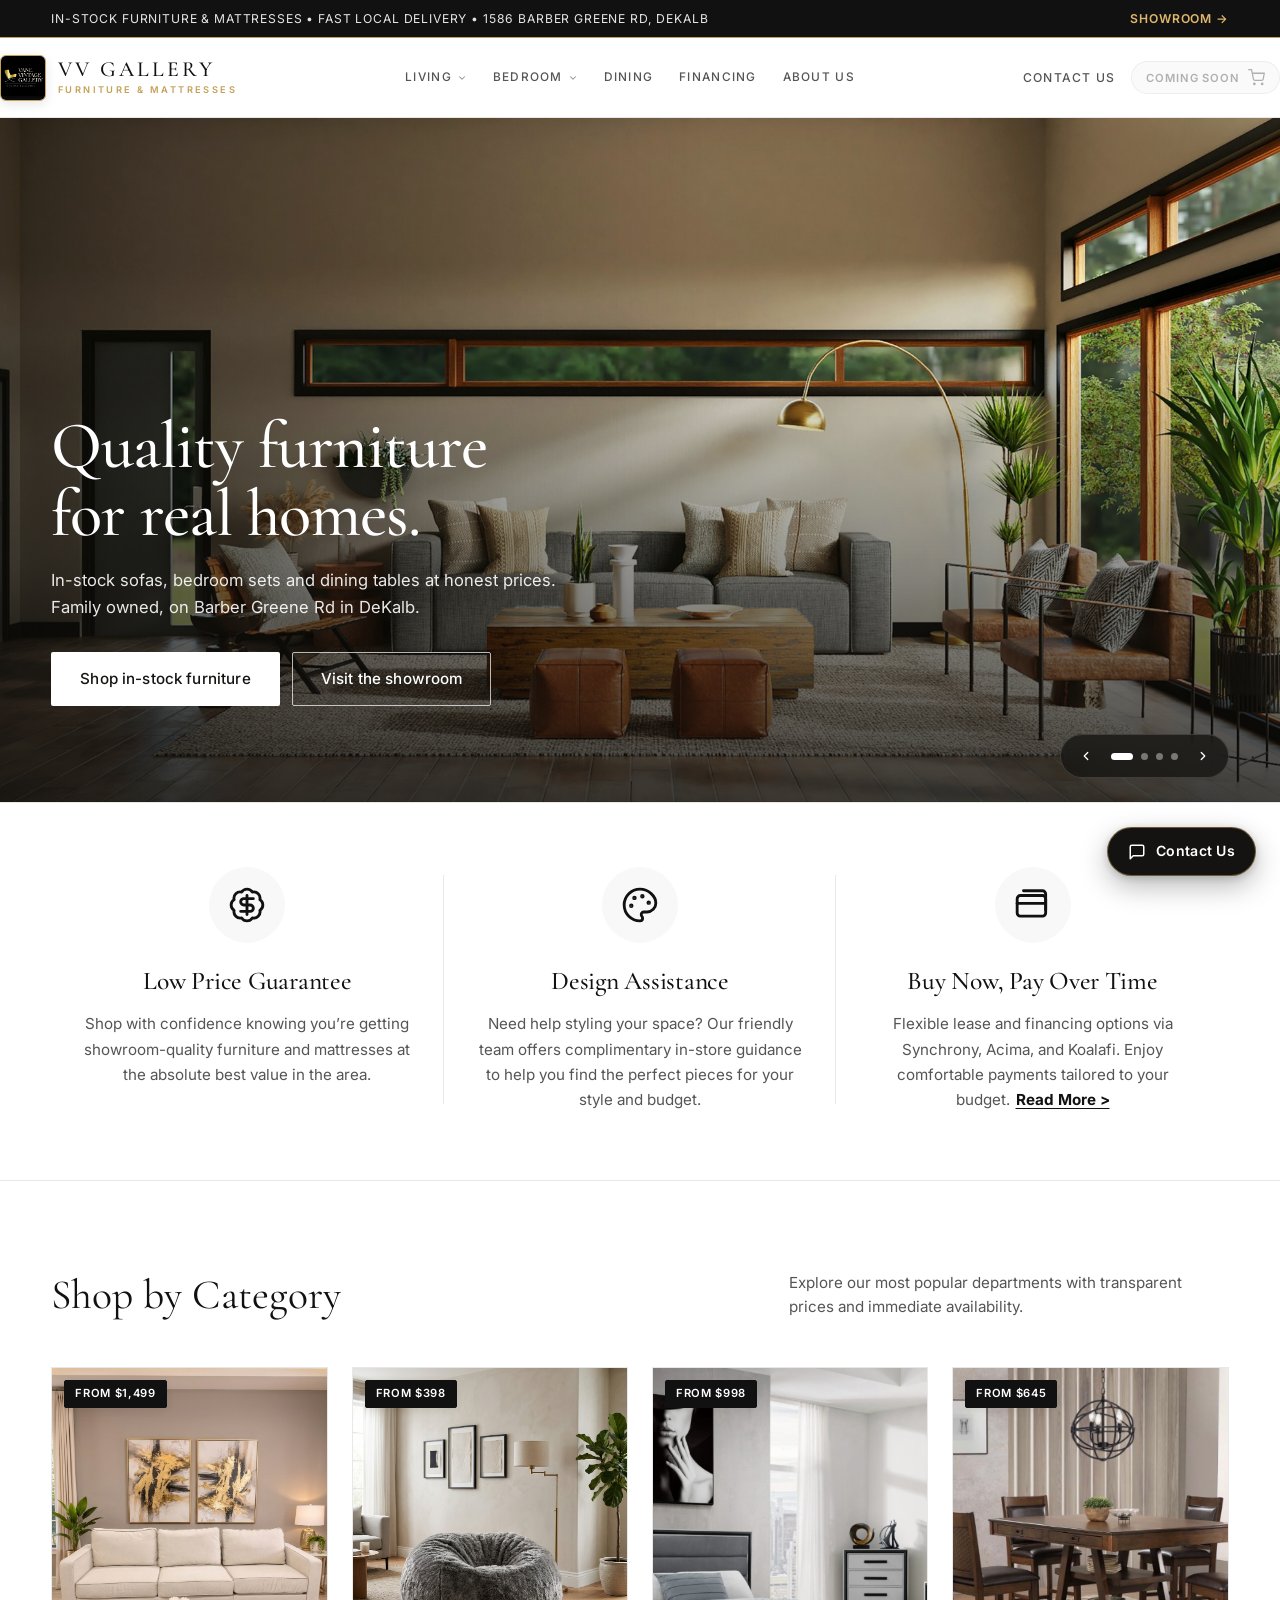
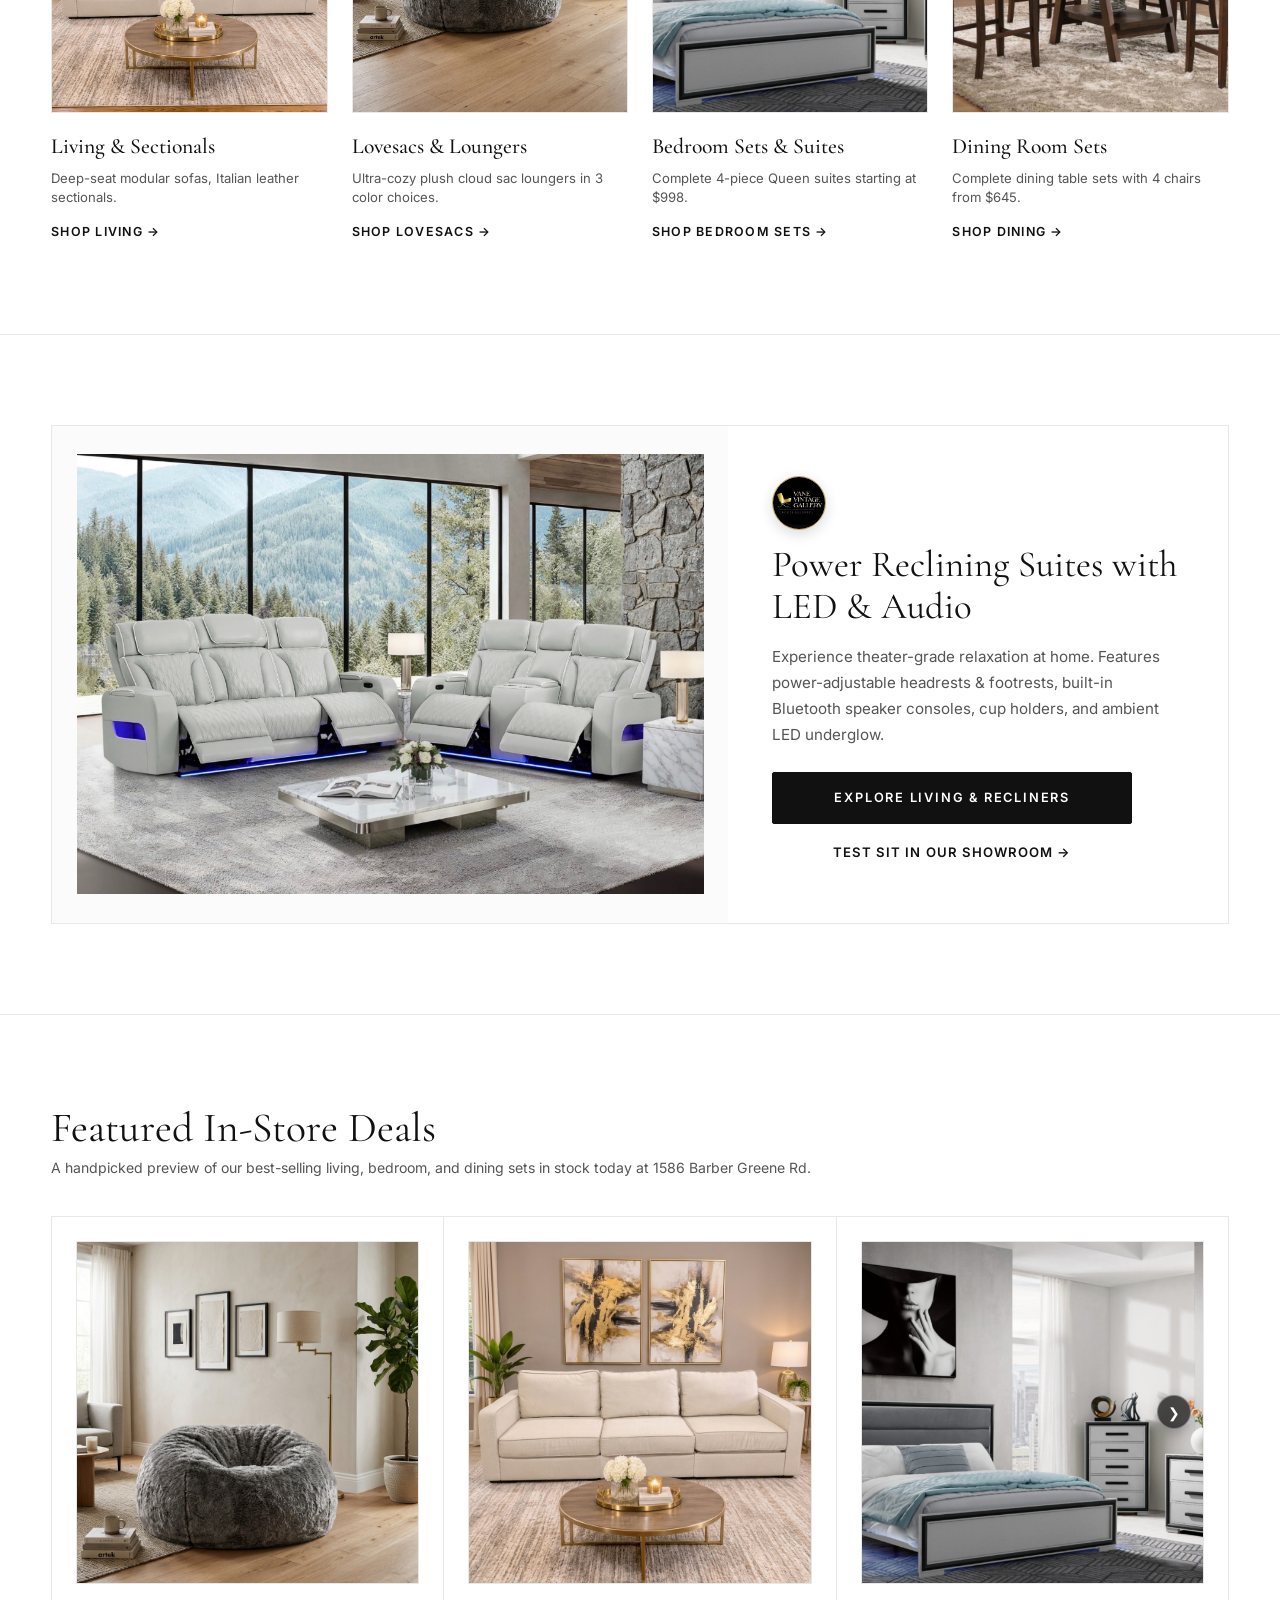
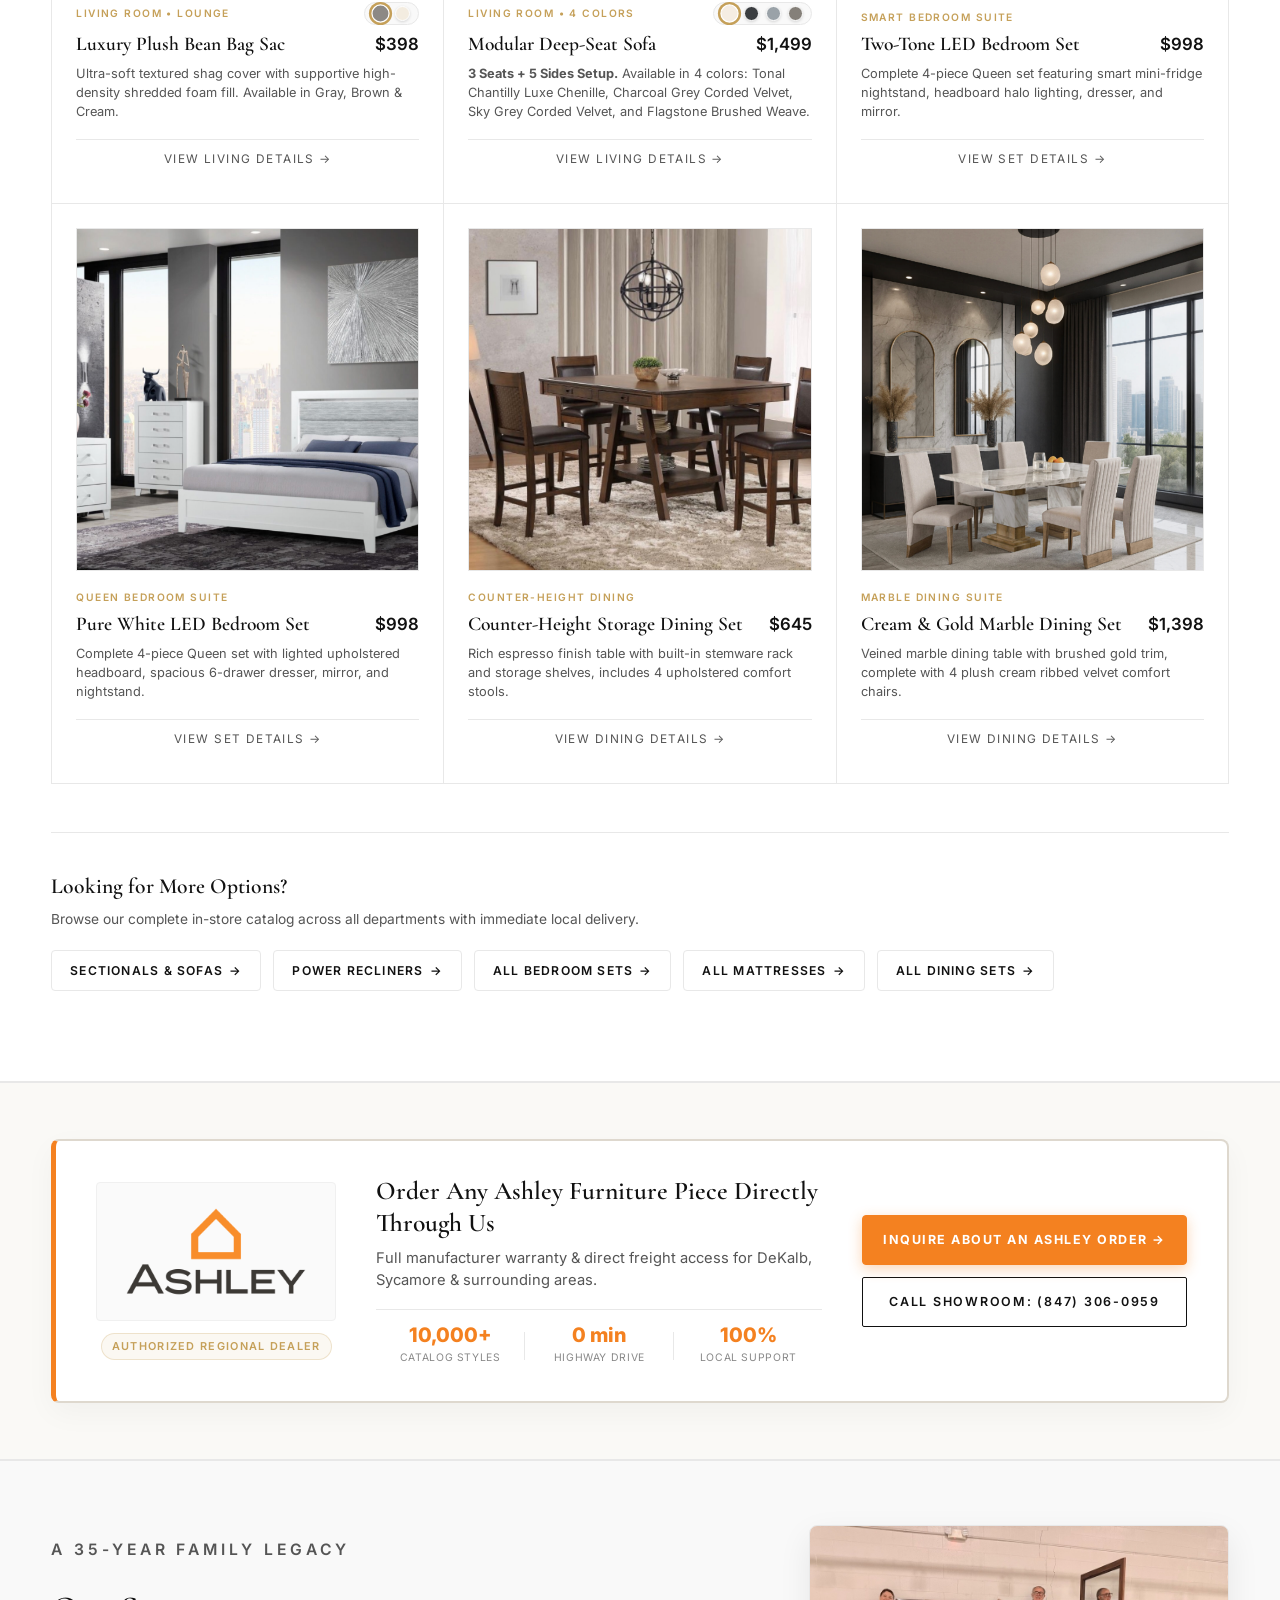
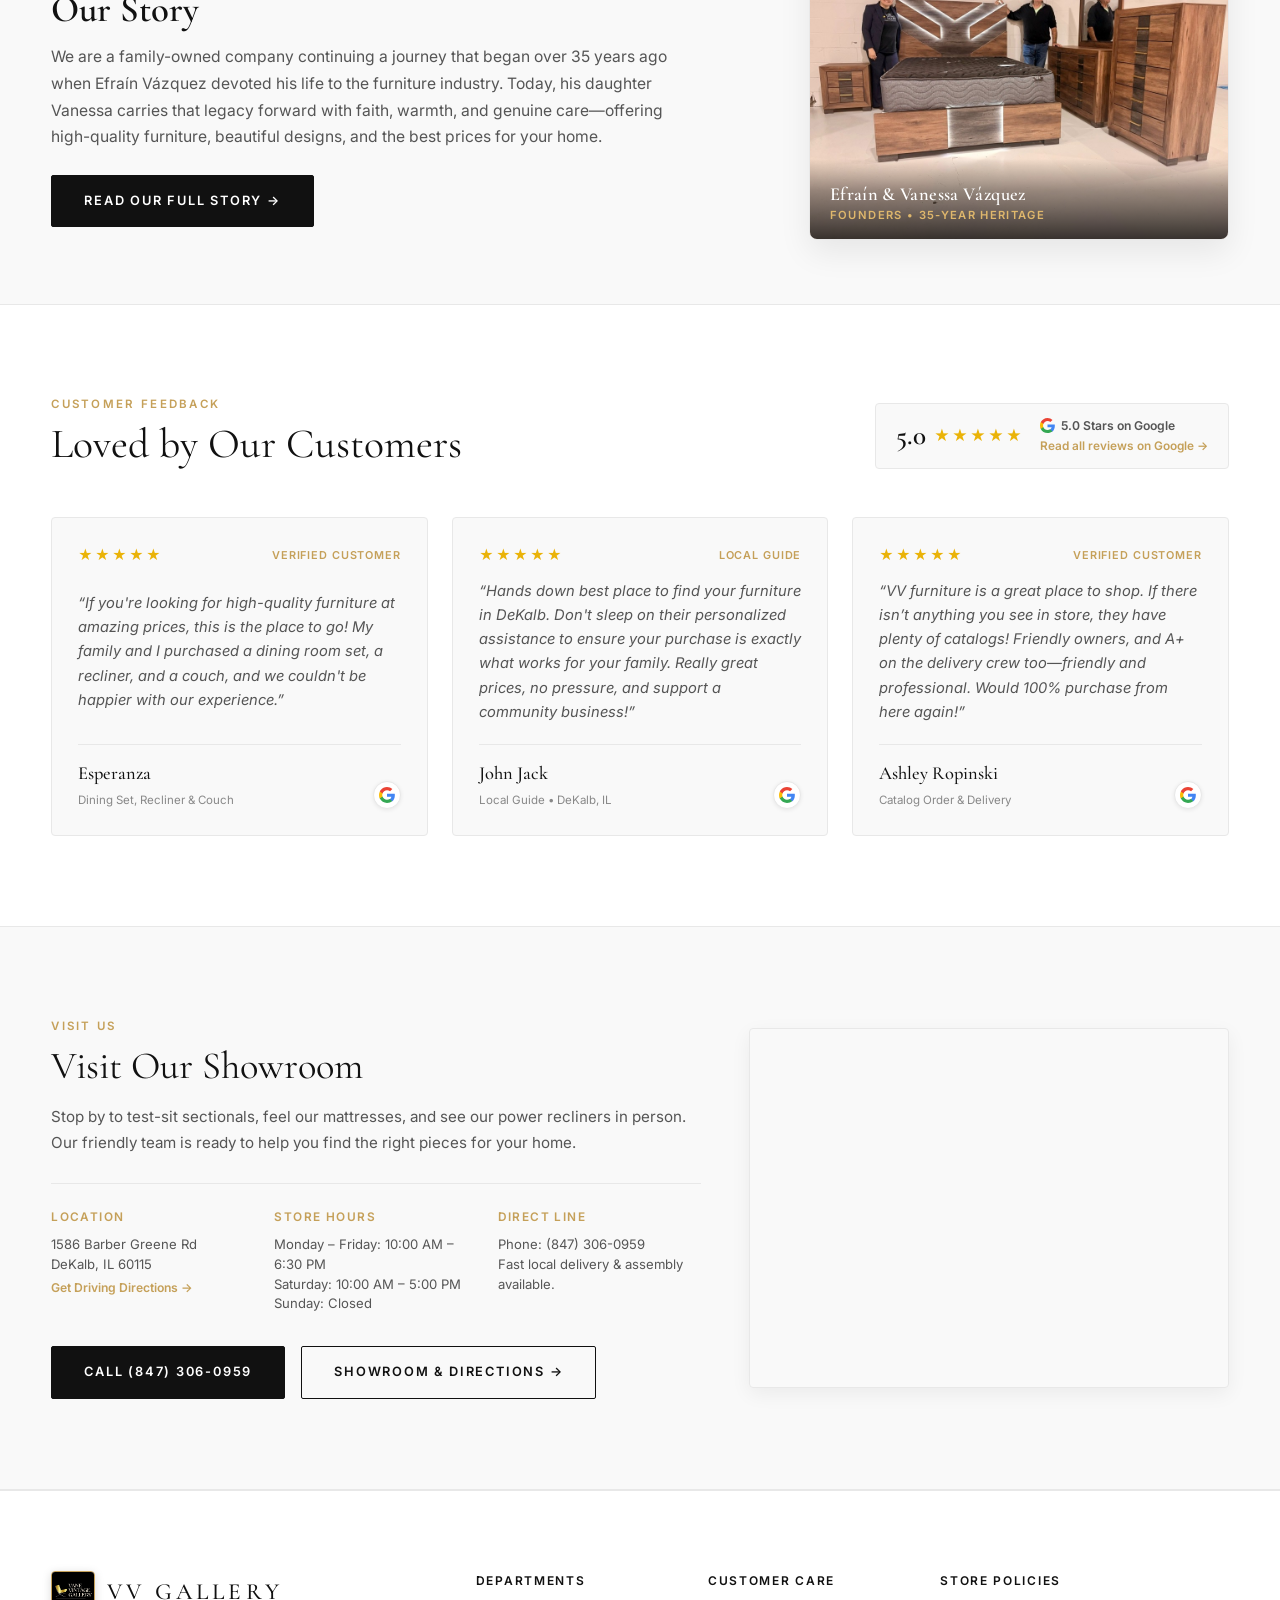
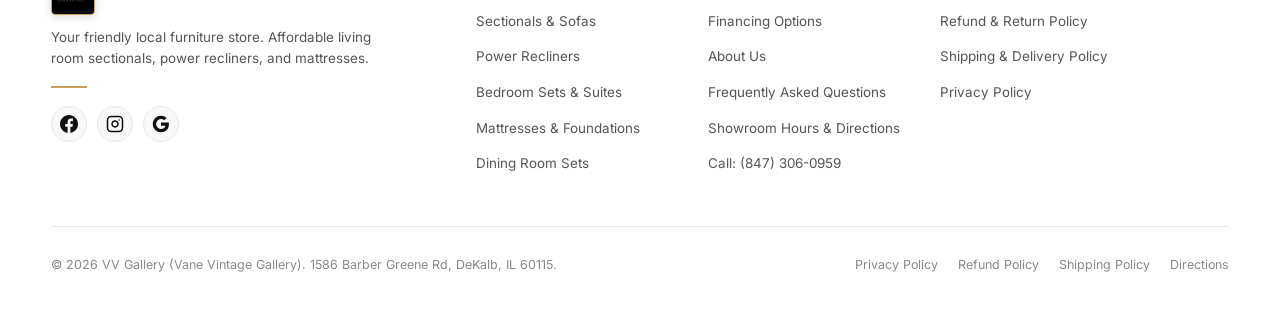
==== commit 6dcf6048: "fix(mobile): optimize category grid to 2-column, fix photo focal cropping, and balance deal card pro" ====
--- a/index.html
+++ b/index.html
@@ -27,7 +27,7 @@
   <link rel="shortcut icon" href="photos/favicon.ico">
   <link rel="apple-touch-icon" href="photos/favicon.png">
 
-  <link rel="stylesheet" href="style.css?v=3.5">
+  <link rel="stylesheet" href="style.css?v=3.6">
   <link rel="stylesheet" href="hero.css">
 
   <!-- Canonical & Open Graph Metadata for AI & Search Engines -->
--- a/style.css
+++ b/style.css
@@ -2053,6 +2053,17 @@
   transition: transform 0.6s cubic-bezier(0.16, 1, 0.3, 1), opacity 0.4s ease;
 }
 
+/* Smart focal positioning for portrait orientation photos */
+.product-img[src*="living-deep-seat-sofa"],
+.room-img[src*="living-deep-seat-sofa"] {
+  object-position: center 82%;
+}
+
+.product-img[src*="bean-bag-sac"],
+.room-img[src*="bean-bag-sac"] {
+  object-position: center 25%;
+}
+
 .product-media-wrap.has-secondary .product-img.secondary {
   position: absolute;
   top: 0;
@@ -2103,6 +2114,7 @@
   justify-content: space-between;
   gap: 12px;
   margin-bottom: 6px;
+  flex-wrap: wrap;
 }
 
 .product-swatch-row .product-category-tag {
@@ -3456,14 +3468,43 @@
     margin-bottom: 28px;
   }
 
-  /* Grids Stack */
+  /* Grids Stack: Clean 2-column mobile category grid */
   .rooms-grid {
-    grid-template-columns: 1fr;
-    gap: 24px;
+    grid-template-columns: repeat(2, 1fr);
+    gap: 12px;
+  }
+
+  .room-card {
+    background: #ffffff;
+    border: 1px solid var(--color-border-hairline);
+    padding: 10px 10px 14px;
+    border-radius: 4px;
   }
 
   .room-media-box {
-    aspect-ratio: 16 / 10;
+    aspect-ratio: 4 / 3;
+    margin-bottom: 8px;
+    border-radius: 2px;
+  }
+
+  .room-title {
+    font-size: 0.94rem;
+    line-height: 1.25;
+    margin-bottom: 3px;
+  }
+
+  .room-meta {
+    font-size: 0.72rem;
+    line-height: 1.35;
+    margin-bottom: 6px;
+    display: -webkit-box;
+    -webkit-line-clamp: 2;
+    -webkit-box-orient: vertical;
+    overflow: hidden;
+  }
+
+  .room-link {
+    font-size: 0.72rem;
   }
 
   /* Spotlight Section */
@@ -3546,7 +3587,7 @@
     padding: 3px 8px;
   }
 
-  /* Matrix */
+  /* Matrix: Proportionate mobile deal cards */
   .matrix-header {
     flex-direction: column;
     align-items: flex-start;
@@ -3560,6 +3601,47 @@
 
   .product-item {
     border-left: 1px solid var(--color-border-hairline);
+    padding: 18px 16px;
+    box-sizing: border-box;
+    max-width: 100%;
+    min-width: 0;
+  }
+
+  .product-media-wrap {
+    aspect-ratio: 16 / 11;
+    margin-bottom: 14px;
+    max-width: 100%;
+  }
+
+  .product-details {
+    min-width: 0;
+    max-width: 100%;
+  }
+
+  .product-top-row {
+    min-width: 0;
+  }
+
+  .product-name {
+    font-size: 1.1rem;
+    line-height: 1.25;
+    min-width: 0;
+  }
+
+  .product-price {
+    font-size: 1.05rem;
+  }
+
+  .product-sub {
+    font-size: 0.8rem;
+    line-height: 1.45;
+    margin-bottom: 14px;
+    word-break: break-word;
+  }
+
+  .btn-subtle-add {
+    padding: 9px 0;
+    font-size: 0.72rem;
   }
 
   /* Reviews */
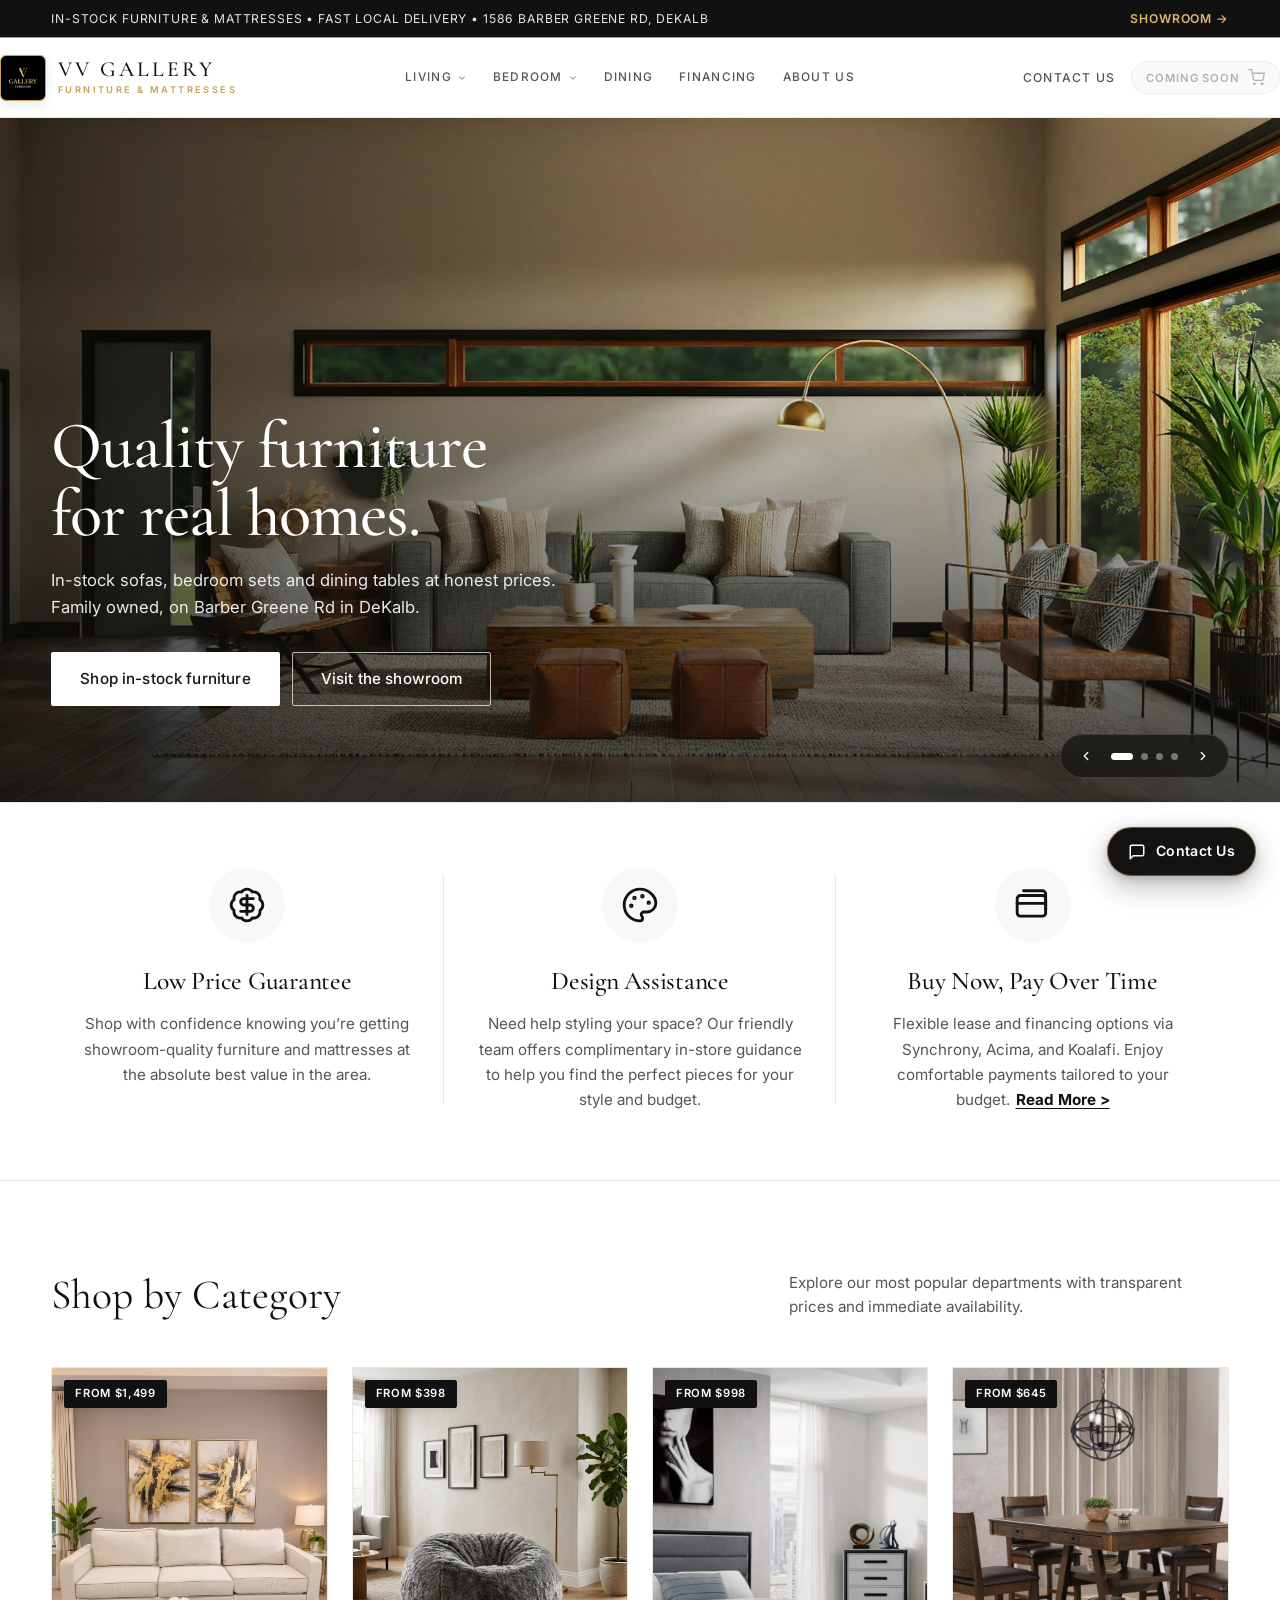
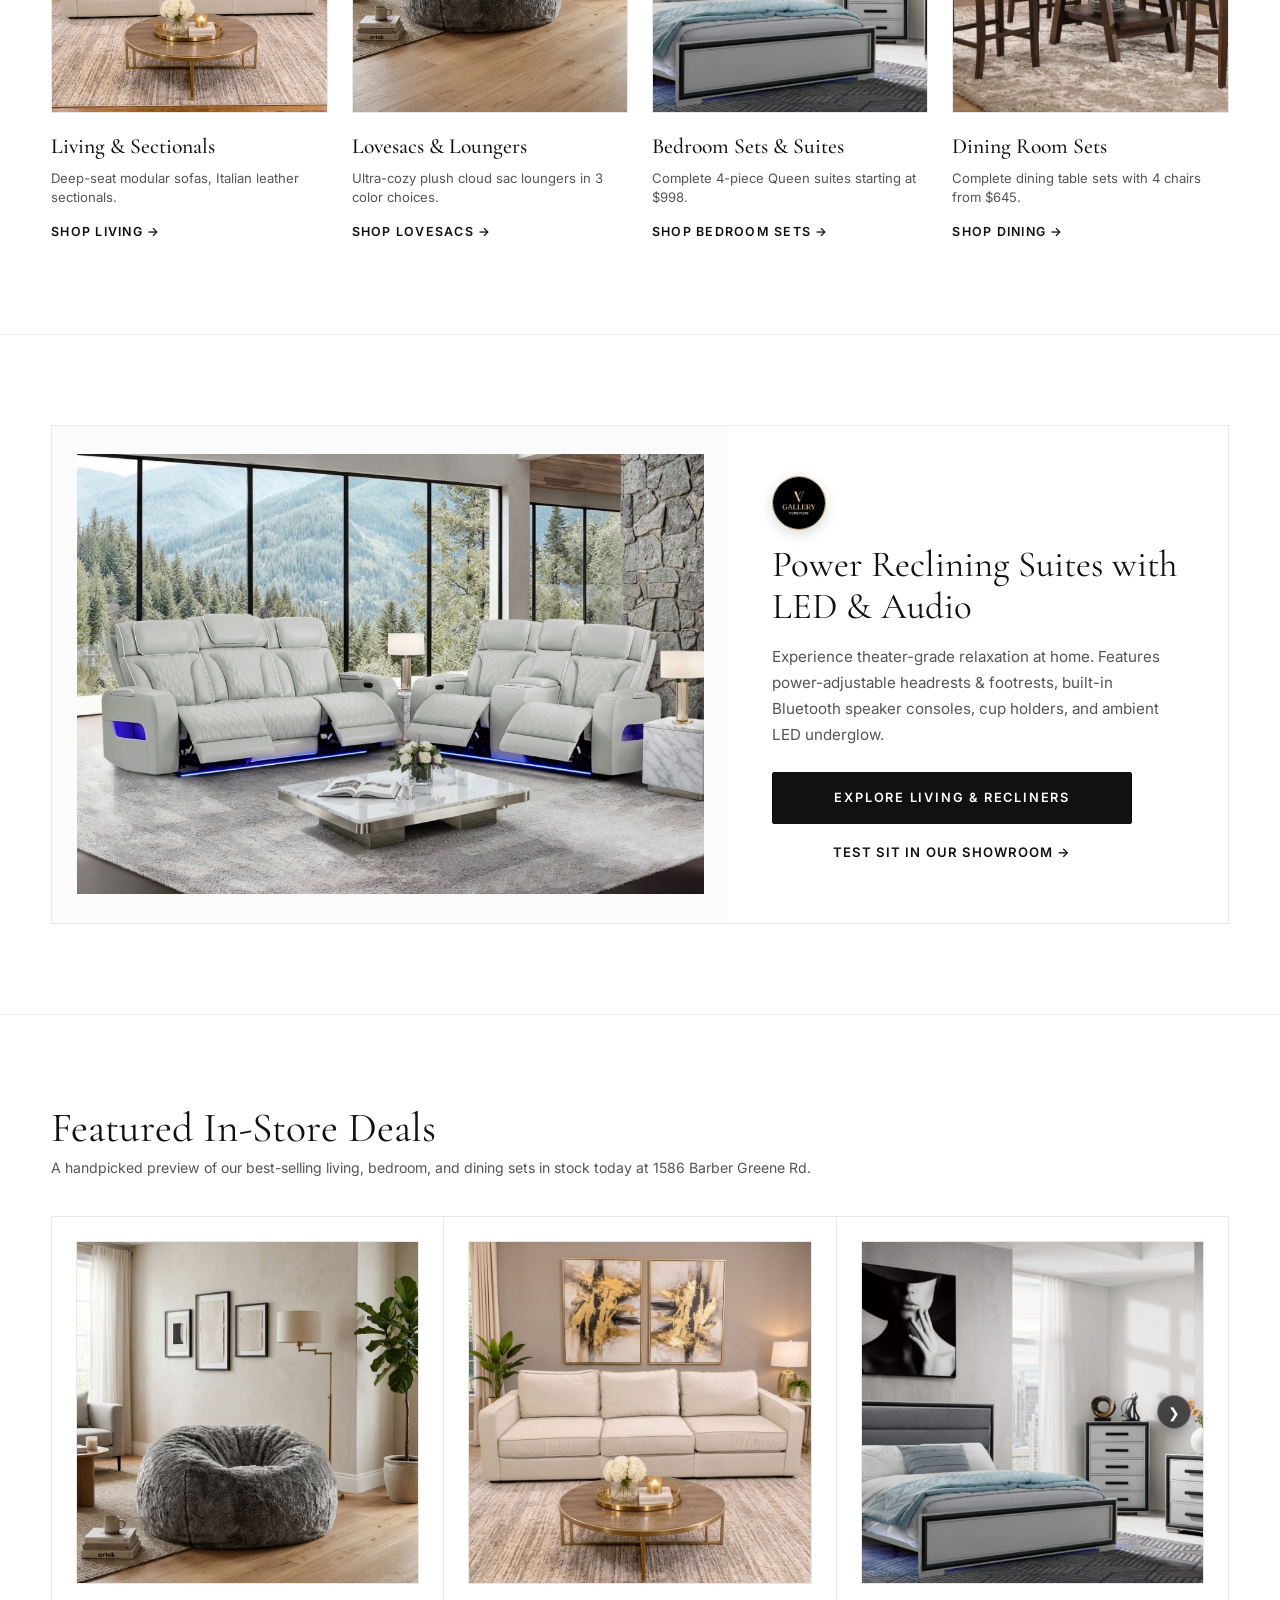
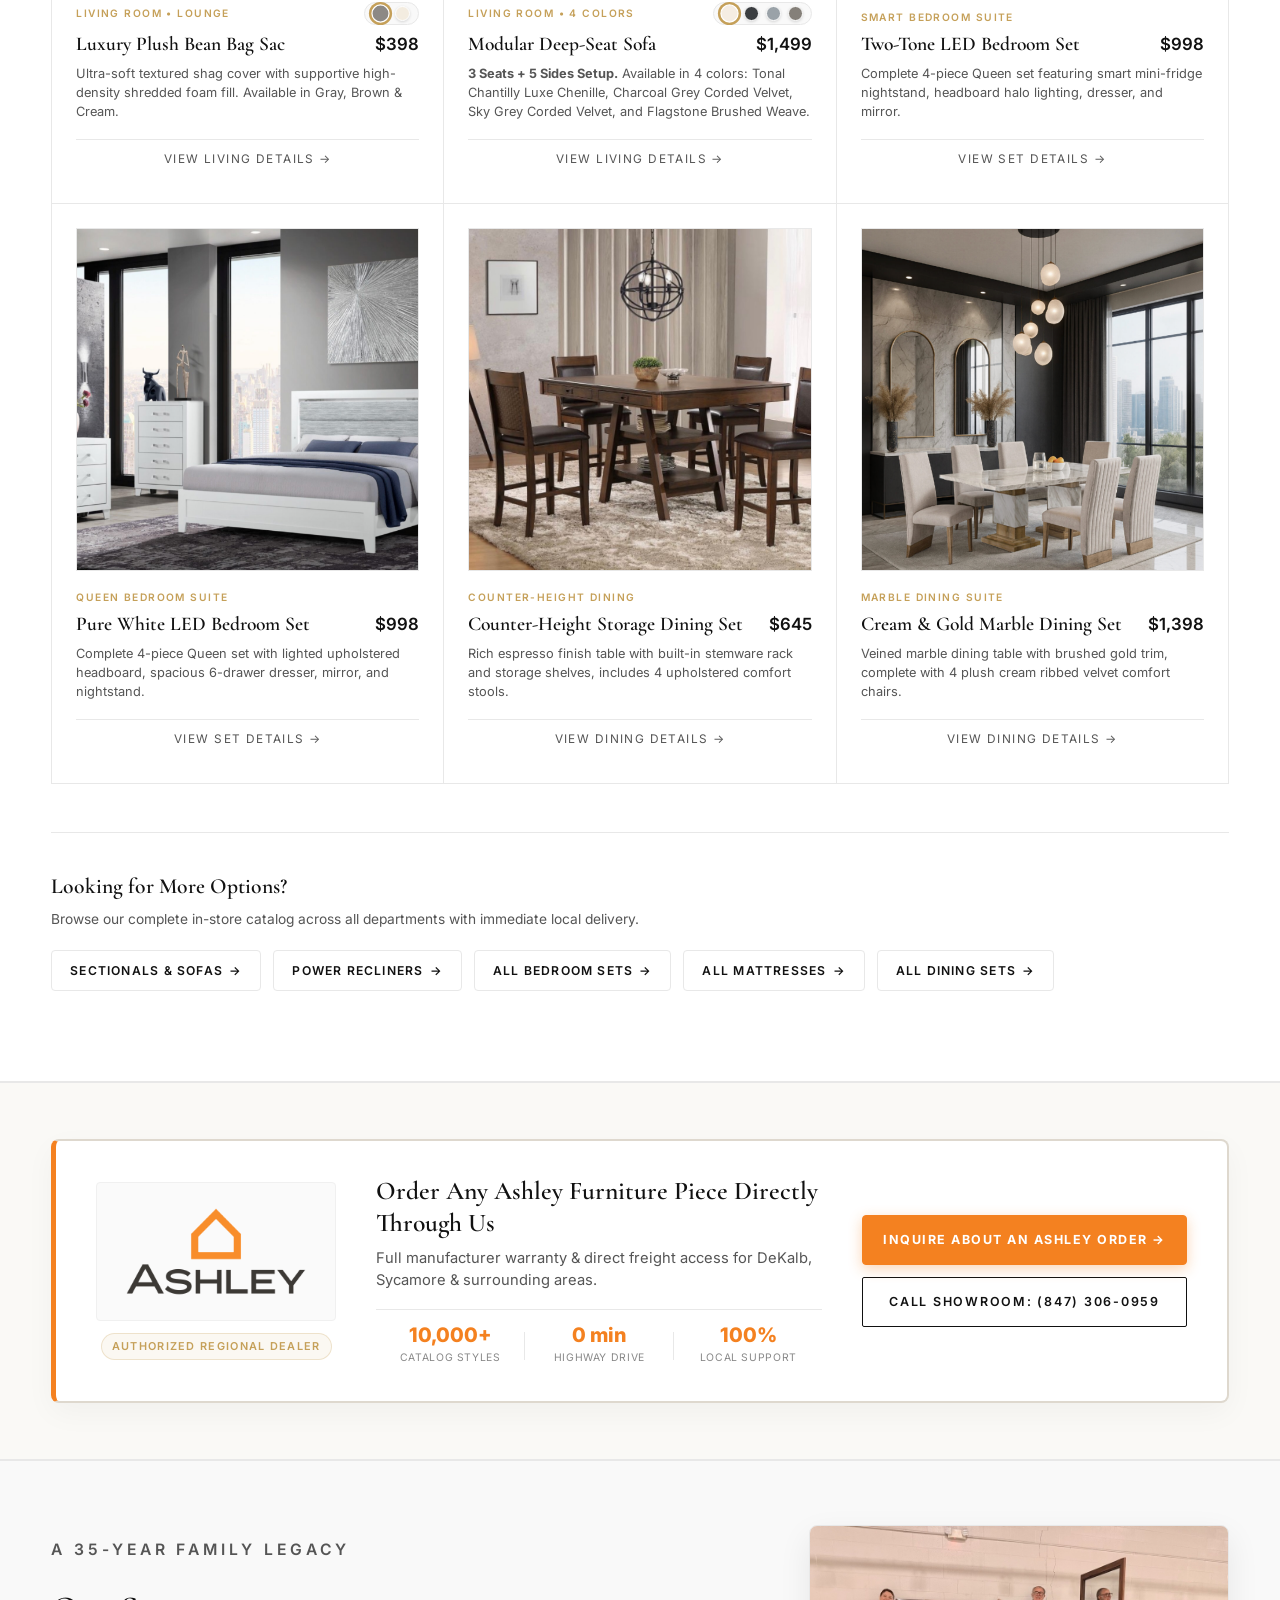
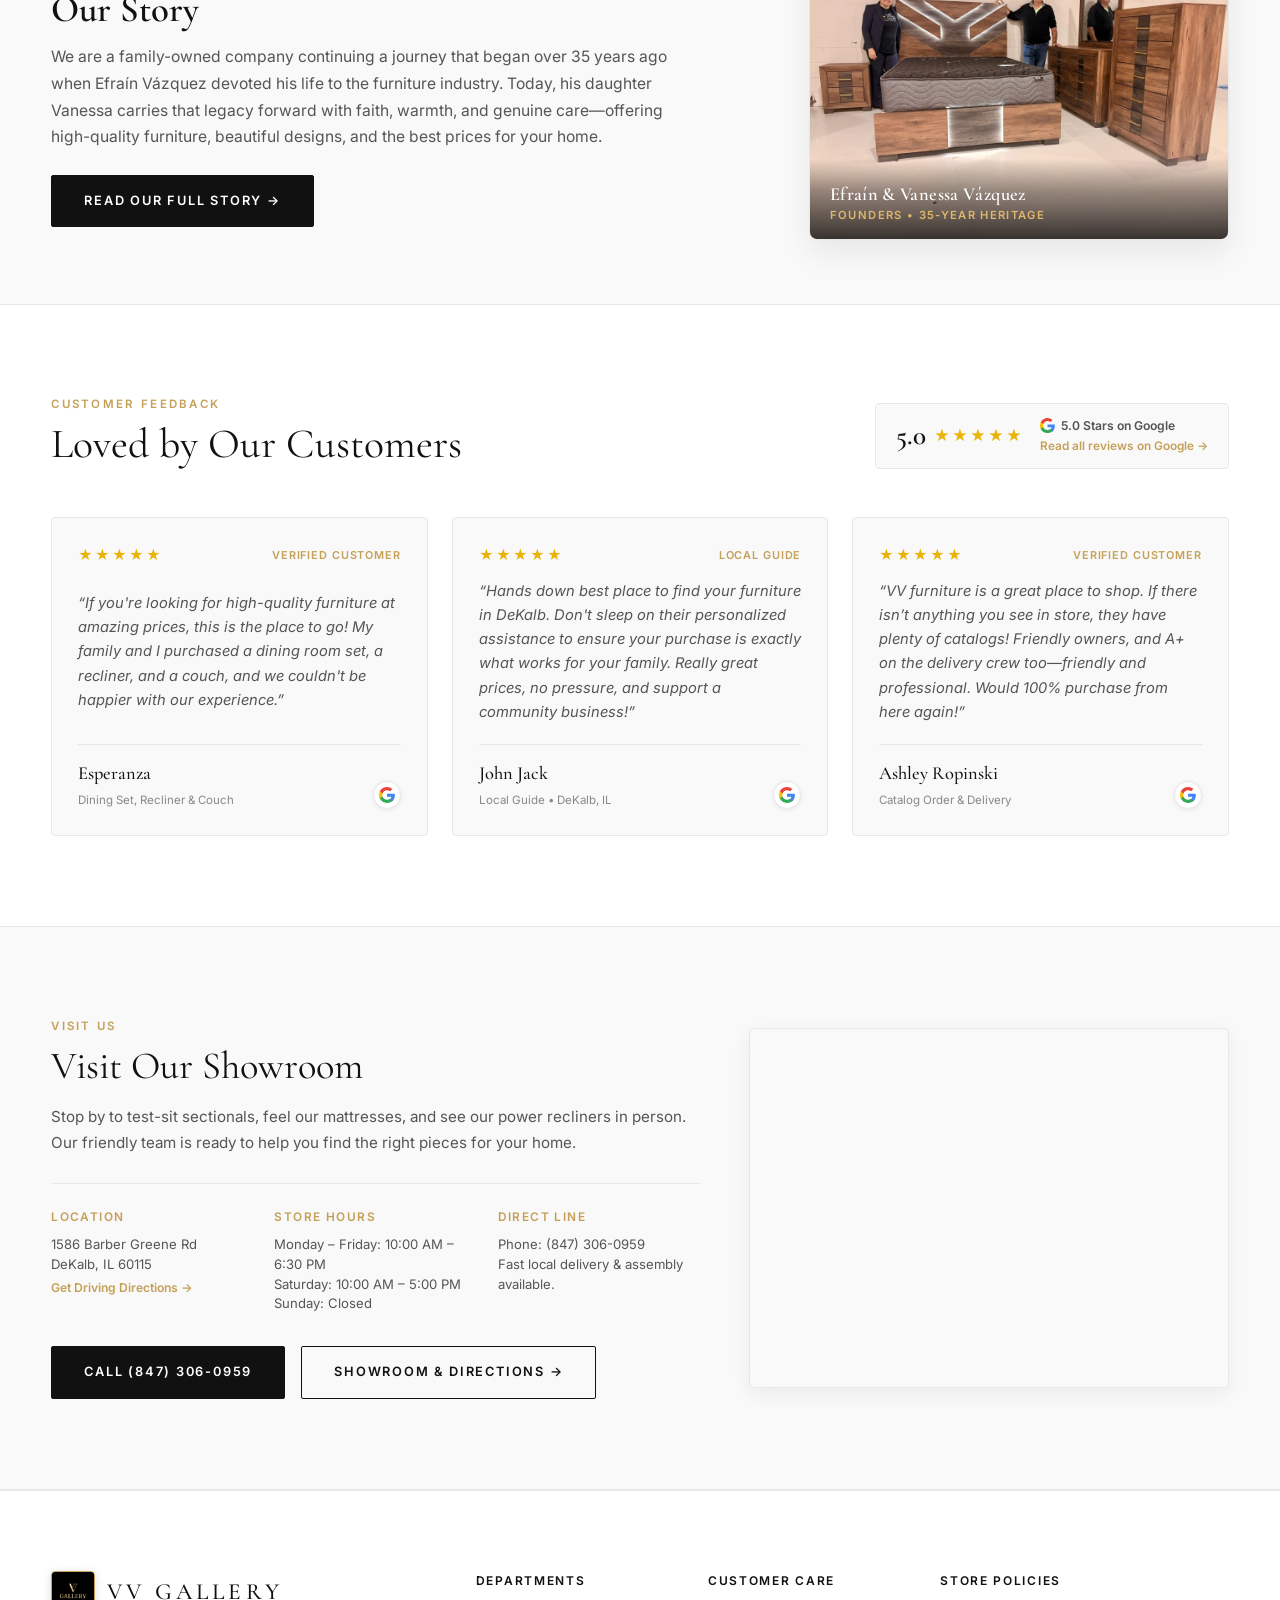
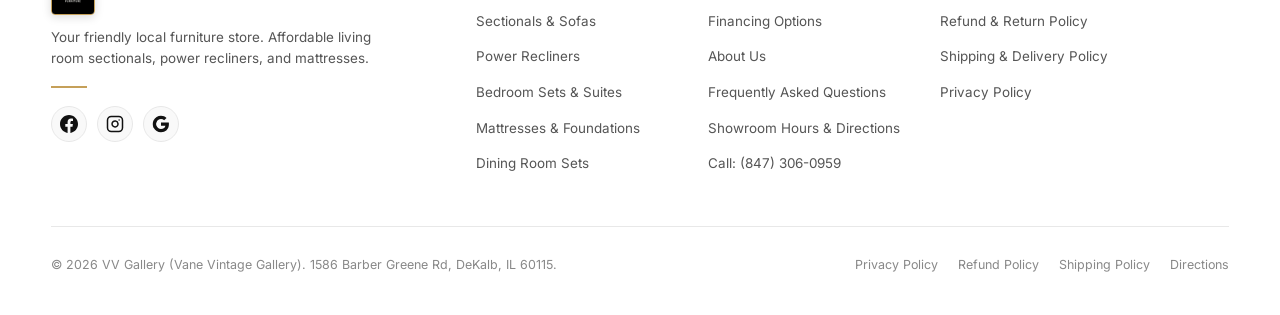
==== commit a1d2a821: "feat: update logo/favicon and add temporary Black Friday 2026 promo" ====
--- a/index.html
+++ b/index.html
@@ -29,6 +29,9 @@
 
   <link rel="stylesheet" href="style.css?v=3.6">
   <link rel="stylesheet" href="hero.css">
+  <!-- BEGIN TEMP: BLACK FRIDAY 2026 -->
+  <link rel="stylesheet" href="black-friday.css">
+  <!-- END TEMP: BLACK FRIDAY 2026 -->
 
   <!-- Canonical & Open Graph Metadata for AI & Search Engines -->
   <link rel="canonical" href="https://vanevgallery.com/">
@@ -115,8 +118,17 @@
 
 <body>
 
+  <!-- BEGIN TEMP: BLACK FRIDAY 2026 -->
+  <aside class="announcement-bar bf-announcement" role="region" aria-label="Black Friday Sale Announcement" data-bf-temp>
+    <div class="container announcement-inner">
+      <span class="announcement-text"><span class="bf-announcement-badge">BLACK FRIDAY</span><strong>20% Off Storewide</strong> <span class="announcement-desktop">&bull; Lovesac 60% Off ($1,498) &bull; Free &amp; Immediate Delivery &bull; Nov. 23&ndash;28</span></span>
+      <a href="#black-friday" class="announcement-link">View Deals &rarr;</a>
+    </div>
+  </aside>
+  <!-- END TEMP: BLACK FRIDAY 2026 -->
+
   <!-- Global Announcement Bar -->
-  <aside class="announcement-bar" role="region" aria-label="Store Announcement">
+  <aside class="announcement-bar" role="region" aria-label="Store Announcement" data-bf-fallback hidden>
     <div class="container announcement-inner">
       <span class="announcement-text"><span class="announcement-desktop">In-Stock Furniture &amp; Mattresses &bull; Fast
           Local Delivery &bull; </span>1586 Barber Greene Rd, DeKalb</span>
@@ -247,14 +259,69 @@
         <div class="hero-slides-wrapper">
           <div class="hero-slides-track" id="heroTrack">
 
+            <!-- BEGIN TEMP: BLACK FRIDAY 2026 -->
+            <div class="hero-slide hx-bf active" role="group" aria-roledescription="slide" aria-label="Black Friday Sale" data-bf-temp>
+              <div class="container hx-bf-grid">
+                <div class="hx-copy">
+                  <span class="hx-bf-eyebrow">Black Friday Sale &bull; Nov. 23 &ndash; Nov. 28</span>
+                  <h1 id="hero-title" class="hx-title"><span class="hx-bf-gold">20% Off</span> Storewide.</h1>
+                  <span class="hx-bf-bilingual">En Toda La Tienda &bull; Already Marked / Ya Marcado</span>
+                  <p class="hx-sub">Save storewide plus 60% off Lovesac ($1,498) and 50% off any mattress with a complete bedroom set.</p>
+                  <div class="hx-bf-perks">
+                    <span class="hx-bf-perk">
+                      <svg width="16" height="16" viewBox="0 0 24 24" fill="none" stroke="currentColor" stroke-width="2" stroke-linecap="round" stroke-linejoin="round" aria-hidden="true"><rect x="1" y="3" width="15" height="13"></rect><polygon points="16 8 20 8 23 11 23 16 16 16 16 8"></polygon><circle cx="5.5" cy="18.5" r="2.5"></circle><circle cx="18.5" cy="18.5" r="2.5"></circle></svg>
+                      Free Delivery &bull; Entrega Gratis
+                    </span>
+                    <span class="hx-bf-perk">
+                      <svg width="16" height="16" viewBox="0 0 24 24" fill="none" stroke="currentColor" stroke-width="2" stroke-linecap="round" stroke-linejoin="round" aria-hidden="true"><polyline points="20 6 9 17 4 12"></polyline></svg>
+                      Immediate Delivery &bull; Entrega Inmediata
+                    </span>
+                  </div>
+                  <div class="hx-actions">
+                    <a href="#black-friday" class="hx-btn hx-btn--gold">See Black Friday Deals</a>
+                    <a href="contact.html" class="hx-btn hx-btn--ghost-light">Visit Showroom</a>
+                  </div>
+                </div>
+                <div class="hx-bf-visual">
+                  <a href="living.html" class="hx-bf-mini-card">
+                    <div class="hx-bf-mini-media">
+                      <img src="photos/furniture/living-deep-seat-sofa-cream.jpg" alt="Lovesac modular sofa on Black Friday sale for $1,498">
+                      <span class="hx-bf-mini-tag">60% Off</span>
+                    </div>
+                    <div class="hx-bf-mini-body">
+                      <span class="hx-bf-mini-kicker">Lovesac &bull; En Oferta</span>
+                      <div class="hx-bf-mini-title">Modular Cloud Sofa</div>
+                      <div class="hx-bf-mini-price"><del>$3,750</del> <strong>$1,498</strong></div>
+                    </div>
+                  </a>
+                  <a href="bedroom.html" class="hx-bf-mini-card">
+                    <div class="hx-bf-mini-media">
+                      <img src="photos/furniture/bedroom-set-two-tone-led-fridge.png" alt="Complete bedroom set with 50% off any mattress Black Friday deal">
+                      <span class="hx-bf-mini-tag">50% Off Mattress</span>
+                    </div>
+                    <div class="hx-bf-mini-body">
+                      <span class="hx-bf-mini-kicker">Bedroom Bundle</span>
+                      <div class="hx-bf-mini-title">Complete Set + Mattress</div>
+                      <div class="hx-bf-mini-price"><strong>50% Off</strong> Any Mattress</div>
+                    </div>
+                  </a>
+                  <a href="financing.html" class="hx-bf-sync-pill">
+                    <span><strong>Synchrony Financing:</strong> 15 Months, 0% Interest*</span>
+                    <span>Details &rarr;</span>
+                  </a>
+                </div>
+              </div>
+            </div>
+            <!-- END TEMP: BLACK FRIDAY 2026 -->
+
             <!-- Concept 1: Full-bleed room photo (Arhaus / RH style) -->
-            <div class="hero-slide hx-s1 active" role="group" aria-roledescription="slide" aria-label="1 of 4">
+            <div class="hero-slide hx-s1" role="group" aria-roledescription="slide" aria-label="Showroom">
               <div class="hx-bg">
                 <img src="photos/furniture/hero-living.jpg" alt="A styled living room with furniture from VV Gallery">
               </div>
               <div class="container hx-s1-inner">
                 <div class="hx-copy">
-                  <h1 id="hero-title" class="hx-title">Quality furniture for real homes.</h1>
+                  <h2 class="hx-title">Quality furniture for real homes.</h2>
                   <p class="hx-sub">In-stock sofas, bedroom sets and dining tables at honest prices. Family owned, on Barber Greene Rd in DeKalb.</p>
                   <div class="hx-actions">
                     <a href="#collection-grid" class="hx-btn hx-btn--light">Shop in-stock furniture</a>
@@ -326,10 +393,11 @@
                 <svg width="14" height="14" viewBox="0 0 24 24" fill="none" stroke="currentColor" stroke-width="2.2" stroke-linecap="round" stroke-linejoin="round"><polyline points="15 18 9 12 15 6"></polyline></svg>
               </button>
               <div class="hero-carousel-dots" role="tablist" aria-label="Choose slide">
-                <button class="hero-dot active" role="tab" aria-selected="true" aria-label="Slide 1: Showroom" data-slide="0"></button>
-                <button class="hero-dot" role="tab" aria-selected="false" aria-label="Slide 2: Sectional recliner" data-slide="1"></button>
-                <button class="hero-dot" role="tab" aria-selected="false" aria-label="Slide 3: Shop by room" data-slide="2"></button>
-                <button class="hero-dot" role="tab" aria-selected="false" aria-label="Slide 4: Financing" data-slide="3"></button>
+                <button class="hero-dot active" role="tab" aria-selected="true" aria-label="Black Friday Sale" data-slide="0" data-bf-temp></button>
+                <button class="hero-dot" role="tab" aria-selected="false" aria-label="Slide 1: Showroom" data-slide="1"></button>
+                <button class="hero-dot" role="tab" aria-selected="false" aria-label="Slide 2: Sectional recliner" data-slide="2"></button>
+                <button class="hero-dot" role="tab" aria-selected="false" aria-label="Slide 3: Shop by room" data-slide="3"></button>
+                <button class="hero-dot" role="tab" aria-selected="false" aria-label="Slide 4: Financing" data-slide="4"></button>
               </div>
               <button type="button" class="hero-nav-arrow next" aria-label="Next slide">
                 <svg width="14" height="14" viewBox="0 0 24 24" fill="none" stroke="currentColor" stroke-width="2.2" stroke-linecap="round" stroke-linejoin="round"><polyline points="9 18 15 12 9 6"></polyline></svg>
@@ -397,6 +465,58 @@
       </div>
     </section>
 
+    <!-- BEGIN TEMP: BLACK FRIDAY 2026 -->
+    <section class="bf-showcase" id="black-friday" aria-labelledby="bf-heading" data-bf-temp>
+      <div class="container">
+        <div class="bf-poster">
+          <div class="bf-poster-top">
+            <div class="bf-poster-brand">
+              <img src="photos/logo.jpg" alt="VV Gallery" class="bf-poster-logo">
+              <div>
+                <span class="bf-poster-kicker">Limited-Time Showroom Event</span>
+                <h2 id="bf-heading" class="bf-poster-heading">Black Friday Sale</h2>
+              </div>
+            </div>
+            <div class="bf-poster-meta">
+              <strong>Choose Elegance &bull; DeKalb, IL</strong>
+              Mon., Nov. 23 &ndash; Sat., Nov. 28, 2026
+            </div>
+          </div>
+
+          <div class="bf-storewide-band">
+            <div>
+              <div class="bf-storewide-num-row">
+                <span class="bf-big-pct">20% OFF</span>
+                <span class="bf-storewide-title">Storewide</span>
+              </div>
+              <div class="bf-storewide-sub">
+                <span class="bf-es-pill">En Toda La Tienda</span>
+                <span>Already marked &bull; Ya marcado</span>
+              </div>
+            </div>
+            <div class="bf-delivery-list">
+              <div class="bf-delivery-item">
+                <svg width="18" height="18" viewBox="0 0 24 24" fill="none" stroke="currentColor" stroke-width="2" stroke-linecap="round" stroke-linejoin="round" aria-hidden="true"><rect x="1" y="3" width="15" height="13"></rect><polygon points="16 8 20 8 23 11 23 16 16 16 16 8"></polygon><circle cx="5.5" cy="18.5" r="2.5"></circle><circle cx="18.5" cy="18.5" r="2.5"></circle></svg>
+                <span><strong>Free Delivery</strong> &bull; Entrega Gratis</span>
+              </div>
+              <div class="bf-delivery-item">
+                <svg width="18" height="18" viewBox="0 0 24 24" fill="none" stroke="currentColor" stroke-width="2" stroke-linecap="round" stroke-linejoin="round" aria-hidden="true"><circle cx="12" cy="12" r="10"></circle><polyline points="12 6 12 12 16 14"></polyline></svg>
+                <span><strong>Immediate Delivery</strong> &bull; Entrega Inmediata</span>
+              </div>
+            </div>
+          </div>
+
+          <div class="bf-quick-actions">
+            <a href="living.html" class="bf-link-btn">Lovesac 60% Off ($1,498) &rarr;</a>
+            <a href="bedroom.html" class="bf-link-ghost">Bedroom Set + 50% Off Mattress &rarr;</a>
+            <a href="mattresses.html" class="bf-link-ghost">Mattresses &rarr;</a>
+            <a href="financing.html" class="bf-link-ghost">15 Mo. 0% Interest (Synchrony) &rarr;</a>
+          </div>
+        </div>
+      </div>
+    </section>
+    <!-- END TEMP: BLACK FRIDAY 2026 -->
+
     <!-- POPULAR CATEGORIES -->
     <section class="section curated-rooms" id="curated-rooms" aria-labelledby="rooms-heading">
       <div class="container">
@@ -555,7 +675,8 @@
             <div class="product-media-wrap">
               <img src="photos/furniture/living-deep-seat-sofa-cream.jpg"
                 alt="Modular Deep-Seat Sofa in Tonal Chantilly Luxe Chenille — 3 Seats, 5 Sides" class="product-img" loading="lazy">
-              <span class="product-status-tag highlight-tag">$1,499 &bull; 3 Seats + 5 Sides</span>
+              <span class="bf-card-badge" data-bf-temp>Black Friday &bull; 60% Off</span>
+              <span class="product-status-tag highlight-tag" data-bf-fallback hidden>$1,499 &bull; 3 Seats + 5 Sides</span>
             </div>
             <div class="product-details">
               <div class="product-swatch-row">
@@ -569,7 +690,8 @@
               </div>
               <div class="product-top-row">
                 <h3 class="product-name">Modular Deep-Seat Sofa</h3>
-                <span class="product-price">$1,499</span>
+                <span class="product-price bf-card-price-wrap" data-bf-temp><del class="bf-card-price-old">$3,750</del> <span class="bf-card-price-sale">$1,498</span></span>
+                <span class="product-price" data-bf-fallback hidden>$1,499</span>
               </div>
               <p class="product-sub"><strong>3 Seats + 5 Sides Setup.</strong> Available in 4 colors: Tonal Chantilly Luxe Chenille, Charcoal Grey Corded Velvet, Sky Grey Corded Velvet, and Flagstone Brushed Weave.</p>
               <div class="product-actions">
@@ -977,6 +1099,9 @@
     <span class="bubble-text">Contact Us</span>
   </a>
 
+  <!-- BEGIN TEMP: BLACK FRIDAY 2026 -->
+  <script src="black-friday.js"></script>
+  <!-- END TEMP: BLACK FRIDAY 2026 -->
   <script src="main.js"></script>
 </body>
 
--- a/black-friday.css
+++ b/black-friday.css
@@ -0,0 +1,912 @@
+/*
+  ==========================================================================
+  TEMPORARY CAMPAIGN: BLACK FRIDAY SALE (NOV. 23 – NOV. 28, 2026)
+  Isolated stylesheet so post-sale removal leaves style.css & hero.css clean.
+  ==========================================================================
+*/
+
+/* ---------- Global Black Friday Announcement Bar ---------- */
+.announcement-bar.bf-announcement {
+  background: linear-gradient(90deg, #0c0b09 0%, #191611 50%, #0c0b09 100%);
+  border-bottom: 1px solid var(--color-gold-accent);
+  color: #f6f1e7;
+}
+
+.bf-announcement .announcement-inner {
+  gap: 12px;
+}
+
+.bf-announcement-badge {
+  display: inline-flex;
+  align-items: center;
+  padding: 2px 8px;
+  margin-right: 8px;
+  border-radius: 2px;
+  background: linear-gradient(135deg, #e5c687 0%, #c5a059 100%);
+  color: #11100e;
+  font-size: 0.68rem;
+  font-weight: 700;
+  letter-spacing: 0.1em;
+}
+
+.bf-announcement .announcement-text strong {
+  color: var(--color-gold-light);
+  font-weight: 600;
+}
+
+.bf-announcement .announcement-link {
+  color: var(--color-gold-light);
+}
+
+/* ---------- Hero Slide 0: Black Friday Editorial Feature ---------- */
+.hx-hero .hx-bf {
+  background:
+    radial-gradient(circle at 78% 28%, rgba(197, 160, 89, 0.2) 0%, rgba(197, 160, 89, 0) 54%),
+    radial-gradient(circle at 14% 85%, rgba(197, 160, 89, 0.12) 0%, rgba(197, 160, 89, 0) 48%),
+    linear-gradient(135deg, #0b0a08 0%, #161410 55%, #0d0c0a 100%);
+  color: #f8f4ec;
+  justify-content: center;
+  position: relative;
+}
+
+.hx-bf::before {
+  content: "";
+  position: absolute;
+  inset: 14px;
+  border: 1px solid rgba(223, 183, 108, 0.22);
+  pointer-events: none;
+}
+
+.hx-bf-grid {
+  position: relative;
+  z-index: 1;
+  display: grid;
+  grid-template-columns: minmax(0, 1.05fr) minmax(0, 0.95fr);
+  align-items: center;
+  gap: clamp(24px, 4vw, 60px);
+  padding-top: 44px;
+  padding-bottom: 86px;
+}
+
+.hx-bf-eyebrow {
+  display: inline-flex;
+  align-items: center;
+  gap: 8px;
+  font-size: 0.75rem;
+  font-weight: 600;
+  letter-spacing: 0.18em;
+  text-transform: uppercase;
+  color: var(--color-gold-light);
+  margin-bottom: 12px;
+}
+
+.hx-bf-eyebrow::before {
+  content: "";
+  width: 24px;
+  height: 1px;
+  background: var(--color-gold-accent);
+}
+
+.hx-bf .hx-title {
+  color: #ffffff;
+  font-size: clamp(2.4rem, 4.8vw, 4.3rem);
+  margin-bottom: 10px;
+}
+
+.hx-bf-gold {
+  background: linear-gradient(135deg, #f3dfb0 0%, #d4af68 50%, #f1d89c 100%);
+  -webkit-background-clip: text;
+  background-clip: text;
+  color: transparent;
+}
+
+.hx-bf-bilingual {
+  display: inline-block;
+  padding: 4px 12px;
+  margin-bottom: 14px;
+  background: linear-gradient(135deg, #e5c687 0%, #c5a059 100%);
+  color: #11100e;
+  font-size: 0.72rem;
+  font-weight: 700;
+  letter-spacing: 0.14em;
+  text-transform: uppercase;
+  border-radius: 2px;
+}
+
+.hx-bf .hx-sub {
+  color: rgba(248, 244, 236, 0.86);
+  margin-bottom: 18px;
+  font-size: clamp(0.96rem, 1.2vw, 1.06rem);
+}
+
+.hx-bf-perks {
+  display: flex;
+  flex-wrap: wrap;
+  gap: 10px 18px;
+  margin-bottom: 24px;
+  font-size: 0.8rem;
+  letter-spacing: 0.05em;
+  text-transform: uppercase;
+  color: #e9dec9;
+}
+
+.hx-bf-perk {
+  display: inline-flex;
+  align-items: center;
+  gap: 7px;
+}
+
+.hx-bf-perk svg {
+  color: var(--color-gold-light);
+  flex-shrink: 0;
+}
+
+.hx-btn--gold {
+  background: linear-gradient(135deg, #e5c687 0%, #c5a059 100%);
+  color: #11100e;
+  font-weight: 600;
+}
+
+.hx-btn--gold:hover {
+  background: #ffffff;
+  color: #11100e;
+}
+
+/* Right stage cards inside Hero Slide 0 */
+.hx-bf-visual {
+  display: grid;
+  grid-template-columns: repeat(2, minmax(0, 1fr));
+  gap: 14px;
+}
+
+.hx-bf-mini-card {
+  display: flex;
+  flex-direction: column;
+  background: rgba(255, 255, 255, 0.04);
+  border: 1px solid rgba(223, 183, 108, 0.3);
+  border-radius: 4px;
+  overflow: hidden;
+  transition: transform 0.3s ease, border-color 0.3s ease;
+}
+
+.hx-bf-mini-card:hover {
+  transform: translateY(-3px);
+  border-color: var(--color-gold-light);
+}
+
+.hx-bf-mini-media {
+  position: relative;
+  aspect-ratio: 4 / 3;
+  overflow: hidden;
+  background: #1a1815;
+}
+
+.hx-bf-mini-media img {
+  width: 100%;
+  height: 100%;
+  object-fit: cover;
+}
+
+.hx-bf-mini-tag {
+  position: absolute;
+  top: 10px;
+  right: 10px;
+  padding: 4px 8px;
+  border-radius: 2px;
+  background: linear-gradient(135deg, #e5c687 0%, #c5a059 100%);
+  color: #11100e;
+  font-size: 0.7rem;
+  font-weight: 700;
+  letter-spacing: 0.06em;
+  text-transform: uppercase;
+}
+
+.hx-bf-mini-body {
+  padding: 12px 14px 14px;
+}
+
+.hx-bf-mini-kicker {
+  display: block;
+  font-size: 0.68rem;
+  letter-spacing: 0.12em;
+  text-transform: uppercase;
+  color: var(--color-gold-light);
+  margin-bottom: 4px;
+}
+
+.hx-bf-mini-title {
+  font-family: var(--font-serif);
+  font-size: 1.2rem;
+  font-weight: 600;
+  line-height: 1.2;
+  color: #ffffff;
+  margin-bottom: 6px;
+}
+
+.hx-bf-mini-price {
+  display: flex;
+  align-items: baseline;
+  gap: 8px;
+  font-size: 0.92rem;
+  color: #e6dfd1;
+}
+
+.hx-bf-mini-price del {
+  color: rgba(255, 255, 255, 0.5);
+  font-size: 0.85rem;
+}
+
+.hx-bf-mini-price strong {
+  color: var(--color-gold-light);
+  font-size: 1.15rem;
+  font-weight: 700;
+}
+
+.hx-bf-sync-pill {
+  grid-column: 1 / -1;
+  display: flex;
+  align-items: center;
+  justify-content: space-between;
+  gap: 12px;
+  padding: 10px 14px;
+  background: #f5efe3;
+  color: #161513;
+  border-radius: 4px;
+  border-left: 4px solid var(--color-gold-accent);
+  font-size: 0.78rem;
+}
+
+.hx-bf-sync-pill strong {
+  font-weight: 700;
+  letter-spacing: 0.03em;
+}
+
+/* ---------- Dedicated #black-friday Showcase Section ---------- */
+.bf-showcase {
+  padding: 64px 0;
+  background: #f6f2ea;
+  border-top: 1px solid var(--color-border-hairline);
+  border-bottom: 1px solid var(--color-border-hairline);
+}
+
+.bf-poster {
+  background:
+    radial-gradient(circle at 18% 12%, rgba(197, 160, 89, 0.16) 0%, rgba(197, 160, 89, 0) 45%),
+    linear-gradient(160deg, #0d0c0a 0%, #151310 60%, #0b0a08 100%);
+  color: #f7f3eb;
+  border: 1px solid rgba(223, 183, 108, 0.35);
+  border-radius: 6px;
+  padding: clamp(24px, 4vw, 48px);
+  box-shadow: 0 24px 60px rgba(15, 13, 10, 0.16);
+}
+
+.bf-poster-top {
+  display: flex;
+  flex-wrap: wrap;
+  align-items: center;
+  justify-content: space-between;
+  gap: 14px 24px;
+  padding-bottom: 22px;
+  border-bottom: 1px solid rgba(223, 183, 108, 0.28);
+  margin-bottom: 28px;
+}
+
+.bf-poster-brand {
+  display: flex;
+  align-items: center;
+  gap: 14px;
+}
+
+.bf-poster-logo {
+  width: 52px;
+  height: 52px;
+  border-radius: 4px;
+  border: 1px solid var(--color-gold-accent);
+  object-fit: cover;
+}
+
+.bf-poster-kicker {
+  display: block;
+  font-size: 0.72rem;
+  font-weight: 600;
+  letter-spacing: 0.2em;
+  text-transform: uppercase;
+  color: var(--color-gold-light);
+}
+
+.bf-poster-heading {
+  font-family: var(--font-serif);
+  font-size: clamp(2rem, 3.6vw, 3rem);
+  font-weight: 600;
+  line-height: 1.05;
+  letter-spacing: 0.04em;
+  text-transform: uppercase;
+  color: #ffffff;
+}
+
+.bf-poster-meta {
+  text-align: right;
+  font-size: 0.76rem;
+  letter-spacing: 0.16em;
+  text-transform: uppercase;
+  color: #d6cbb7;
+  line-height: 1.6;
+}
+
+.bf-poster-meta strong {
+  color: var(--color-gold-light);
+  display: block;
+}
+
+/* Storewide 20% Off Banner inside Poster */
+.bf-storewide-band {
+  display: grid;
+  grid-template-columns: minmax(0, 1.15fr) minmax(0, 0.85fr);
+  gap: 20px 32px;
+  align-items: center;
+  padding: 22px 24px;
+  margin-bottom: 20px;
+  background: rgba(255, 255, 255, 0.03);
+  border: 1px solid rgba(223, 183, 108, 0.24);
+  border-radius: 4px;
+}
+
+.bf-quick-actions {
+  display: flex;
+  flex-wrap: wrap;
+  align-items: center;
+  gap: 10px 12px;
+}
+
+.bf-quick-actions .bf-link-btn,
+.bf-quick-actions .bf-link-ghost {
+  flex: 1 1 auto;
+  padding: 12px 16px;
+  white-space: nowrap;
+}
+
+.bf-storewide-num-row {
+  display: flex;
+  align-items: baseline;
+  flex-wrap: wrap;
+  gap: 12px;
+  margin-bottom: 8px;
+}
+
+.bf-big-pct {
+  font-family: var(--font-serif);
+  font-size: clamp(3rem, 6vw, 4.6rem);
+  font-weight: 700;
+  line-height: 0.92;
+  background: linear-gradient(135deg, #f5e2b8 0%, #d4af68 55%, #f0d79a 100%);
+  -webkit-background-clip: text;
+  background-clip: text;
+  color: transparent;
+}
+
+.bf-storewide-title {
+  font-family: var(--font-serif);
+  font-size: clamp(1.35rem, 2.3vw, 1.85rem);
+  font-weight: 600;
+  letter-spacing: 0.08em;
+  text-transform: uppercase;
+  color: #ffffff;
+}
+
+.bf-storewide-sub {
+  display: flex;
+  flex-wrap: wrap;
+  align-items: center;
+  gap: 10px 14px;
+  font-size: 0.88rem;
+  color: #dfd6c5;
+}
+
+.bf-es-pill {
+  display: inline-block;
+  padding: 3px 10px;
+  background: linear-gradient(135deg, #e5c687 0%, #c5a059 100%);
+  color: #11100e;
+  font-size: 0.72rem;
+  font-weight: 700;
+  letter-spacing: 0.1em;
+  text-transform: uppercase;
+  border-radius: 2px;
+}
+
+.bf-delivery-list {
+  display: flex;
+  flex-direction: column;
+  gap: 10px;
+}
+
+.bf-delivery-item {
+  display: flex;
+  align-items: center;
+  gap: 10px;
+  padding: 10px 14px;
+  background: rgba(197, 160, 89, 0.08);
+  border: 1px solid rgba(223, 183, 108, 0.22);
+  border-radius: 4px;
+  font-size: 0.82rem;
+  letter-spacing: 0.06em;
+  text-transform: uppercase;
+  color: #f6f1e7;
+}
+
+.bf-delivery-item svg {
+  color: var(--color-gold-light);
+  flex-shrink: 0;
+}
+
+/* 2-Column Deal Cards */
+.bf-deals-grid {
+  display: grid;
+  grid-template-columns: repeat(2, minmax(0, 1fr));
+  gap: 24px;
+  margin-bottom: 24px;
+}
+
+.bf-deal-card {
+  display: flex;
+  flex-direction: column;
+  background: rgba(255, 255, 255, 0.035);
+  border: 1px solid rgba(223, 183, 108, 0.28);
+  border-radius: 4px;
+  overflow: hidden;
+}
+
+.bf-deal-media {
+  position: relative;
+  aspect-ratio: 16 / 10;
+  overflow: hidden;
+  background: #1a1815;
+}
+
+.bf-deal-media img {
+  width: 100%;
+  height: 100%;
+  object-fit: cover;
+  transition: transform 0.5s ease;
+}
+
+.bf-deal-card:hover .bf-deal-media img {
+  transform: scale(1.03);
+}
+
+.bf-deal-badge {
+  position: absolute;
+  top: 14px;
+  right: 14px;
+  padding: 8px 14px;
+  background: linear-gradient(135deg, #f2ddb0 0%, #c5a059 100%);
+  color: #11100e;
+  border-radius: 2px;
+  text-align: center;
+  box-shadow: 0 8px 20px rgba(0, 0, 0, 0.35);
+}
+
+.bf-deal-badge strong {
+  display: block;
+  font-family: var(--font-serif);
+  font-size: 1.35rem;
+  font-weight: 700;
+  line-height: 1;
+}
+
+.bf-deal-badge span {
+  display: block;
+  font-size: 0.62rem;
+  font-weight: 700;
+  letter-spacing: 0.08em;
+  text-transform: uppercase;
+  margin-top: 2px;
+}
+
+.bf-deal-body {
+  padding: 22px 24px 24px;
+  display: flex;
+  flex-direction: column;
+  flex: 1;
+}
+
+.bf-deal-kicker {
+  font-size: 0.72rem;
+  font-weight: 600;
+  letter-spacing: 0.14em;
+  text-transform: uppercase;
+  color: var(--color-gold-light);
+  margin-bottom: 8px;
+}
+
+.bf-deal-title {
+  font-family: var(--font-serif);
+  font-size: clamp(1.5rem, 2.2vw, 1.9rem);
+  font-weight: 600;
+  line-height: 1.15;
+  color: #ffffff;
+  margin-bottom: 12px;
+}
+
+.bf-price-compare {
+  display: flex;
+  flex-wrap: wrap;
+  align-items: center;
+  gap: 14px;
+  margin: 4px 0 16px;
+}
+
+.bf-price-old {
+  font-family: var(--font-serif);
+  font-size: 1.85rem;
+  color: rgba(255, 255, 255, 0.45);
+  text-decoration: line-through;
+}
+
+.bf-price-arrow {
+  font-size: 1.3rem;
+  color: var(--color-gold-light);
+}
+
+.bf-price-new {
+  display: inline-block;
+  padding: 6px 18px;
+  border-radius: 2px;
+  background: linear-gradient(135deg, #f3dfb0 0%, #c5a059 100%);
+  color: #11100e;
+  font-family: var(--font-serif);
+  font-size: 2.15rem;
+  font-weight: 700;
+  line-height: 1;
+}
+
+.bf-highlight-pill {
+  display: inline-block;
+  padding: 7px 14px;
+  margin-bottom: 14px;
+  background: linear-gradient(135deg, #f3dfb0 0%, #c5a059 100%);
+  color: #11100e;
+  font-family: var(--font-serif);
+  font-size: clamp(1.25rem, 2vw, 1.55rem);
+  font-weight: 700;
+  line-height: 1.1;
+  border-radius: 2px;
+  align-self: flex-start;
+}
+
+.bf-checklist {
+  display: flex;
+  flex-wrap: wrap;
+  gap: 8px 16px;
+  list-style: none;
+  margin-bottom: 12px;
+  font-size: 0.78rem;
+  font-weight: 600;
+  letter-spacing: 0.08em;
+  text-transform: uppercase;
+  color: #f3ead8;
+}
+
+.bf-checklist li::before {
+  content: "✓ ";
+  color: var(--color-gold-light);
+}
+
+.bf-deal-desc {
+  font-size: 0.88rem;
+  color: #d6cbb7;
+  line-height: 1.55;
+  margin-bottom: 8px;
+}
+
+.bf-deal-fine {
+  font-size: 0.76rem;
+  color: #a99f8d;
+  line-height: 1.45;
+  margin-bottom: 18px;
+}
+
+.bf-deal-actions {
+  margin-top: auto;
+  display: flex;
+  flex-wrap: wrap;
+  gap: 10px;
+}
+
+.bf-link-btn {
+  display: inline-flex;
+  align-items: center;
+  justify-content: center;
+  padding: 10px 18px;
+  border-radius: 2px;
+  font-size: 0.82rem;
+  font-weight: 600;
+  letter-spacing: 0.06em;
+  text-transform: uppercase;
+  background: linear-gradient(135deg, #e5c687 0%, #c5a059 100%);
+  color: #11100e;
+}
+
+.bf-link-btn:hover {
+  background: #ffffff;
+  color: #11100e;
+}
+
+.bf-link-ghost {
+  display: inline-flex;
+  align-items: center;
+  justify-content: center;
+  padding: 10px 16px;
+  border-radius: 2px;
+  font-size: 0.82rem;
+  font-weight: 500;
+  letter-spacing: 0.04em;
+  border: 1px solid rgba(223, 183, 108, 0.45);
+  color: #f6f1e7;
+}
+
+.bf-link-ghost:hover {
+  background: rgba(223, 183, 108, 0.14);
+  border-color: var(--color-gold-light);
+}
+
+/* Synchrony Promo Strip inside Poster */
+.bf-synchrony-strip {
+  display: flex;
+  flex-wrap: wrap;
+  align-items: center;
+  justify-content: space-between;
+  gap: 14px 20px;
+  padding: 16px 20px;
+  background: #f6efe2;
+  color: #161513;
+  border-radius: 4px;
+  border-left: 5px solid var(--color-gold-accent);
+  margin-bottom: 16px;
+}
+
+.bf-sync-left {
+  display: flex;
+  flex-wrap: wrap;
+  align-items: center;
+  gap: 12px 18px;
+}
+
+.bf-sync-logo {
+  display: inline-flex;
+  align-items: center;
+  gap: 6px;
+  padding: 5px 12px;
+  background: #161513;
+  color: #fbc600;
+  font-weight: 700;
+  font-size: 0.92rem;
+  letter-spacing: 0.02em;
+  border-radius: 3px;
+}
+
+.bf-sync-copy strong {
+  display: block;
+  font-size: 0.88rem;
+  letter-spacing: 0.05em;
+  text-transform: uppercase;
+  color: #161513;
+}
+
+.bf-sync-copy span {
+  display: block;
+  font-size: 0.78rem;
+  color: #4b453b;
+  letter-spacing: 0.03em;
+  text-transform: uppercase;
+}
+
+.bf-sync-cta {
+  display: inline-flex;
+  align-items: center;
+  padding: 9px 16px;
+  border-radius: 2px;
+  background: #161513;
+  color: #ffffff;
+  font-size: 0.78rem;
+  font-weight: 600;
+  letter-spacing: 0.06em;
+  text-transform: uppercase;
+  white-space: nowrap;
+}
+
+.bf-sync-cta:hover {
+  background: var(--color-gold-accent);
+  color: #11100e;
+}
+
+.bf-terms-foot {
+  text-align: center;
+  font-size: 0.74rem;
+  color: #b7ad9a;
+  line-height: 1.55;
+  padding-top: 4px;
+}
+
+/* ---------- Product Card Temporary Lovesac Deal Price ---------- */
+.bf-card-badge {
+  position: absolute;
+  top: 12px;
+  left: 12px;
+  z-index: 3;
+  padding: 5px 10px;
+  border-radius: 2px;
+  background: linear-gradient(135deg, #f2ddb0 0%, #c5a059 100%);
+  color: #11100e;
+  font-size: 0.68rem;
+  font-weight: 700;
+  letter-spacing: 0.08em;
+  text-transform: uppercase;
+  box-shadow: 0 4px 12px rgba(0, 0, 0, 0.25);
+  pointer-events: none;
+}
+
+.bf-card-price-wrap {
+  display: inline-flex;
+  align-items: baseline;
+  gap: 8px;
+}
+
+.bf-card-price-old {
+  font-size: 0.85rem;
+  color: var(--color-text-light);
+  text-decoration: line-through;
+}
+
+.bf-card-price-sale {
+  color: #9b7428;
+  font-weight: 700;
+}
+
+/* ---------- Category Page Black Friday Strip ---------- */
+.bf-category-strip {
+  background: linear-gradient(135deg, #11100e 0%, #1c1914 100%);
+  color: #f6f1e7;
+  border-bottom: 1px solid rgba(223, 183, 108, 0.35);
+  padding: 16px 0;
+}
+
+.bf-category-inner {
+  display: flex;
+  flex-wrap: nowrap;
+  align-items: center;
+  justify-content: space-between;
+  gap: 12px 20px;
+}
+
+.bf-category-copy {
+  display: flex;
+  flex-wrap: wrap;
+  align-items: center;
+  gap: 8px 12px;
+  font-size: 0.88rem;
+  line-height: 1.4;
+  flex: 1 1 auto;
+  min-width: 0;
+}
+
+.bf-category-copy strong {
+  color: var(--color-gold-light);
+}
+
+.bf-category-actions {
+  display: flex;
+  flex-wrap: nowrap;
+  align-items: center;
+  gap: 10px;
+  flex-shrink: 0;
+}
+
+.bf-category-actions .bf-link-btn {
+  white-space: nowrap;
+}
+
+@media (max-width: 820px) {
+  .bf-category-inner {
+    flex-wrap: wrap;
+  }
+}
+
+/* ---------- Responsive ---------- */
+@media (max-width: 960px) {
+  .hx-bf-grid {
+    grid-template-columns: minmax(0, 1fr);
+    padding-top: 28px;
+    padding-bottom: 84px;
+    gap: 20px;
+  }
+
+  .hx-bf .hx-copy,
+  .hx-bf-visual {
+    min-width: 0;
+    max-width: 100%;
+  }
+
+  .hx-bf-bilingual {
+    max-width: 100%;
+    white-space: normal;
+    line-height: 1.4;
+  }
+
+  .hx-bf .hx-actions .hx-btn {
+    flex: 1 1 140px;
+    padding: 12px 16px;
+    font-size: 0.88rem;
+  }
+
+  .hx-bf-visual {
+    gap: 10px;
+  }
+
+  .hx-bf-mini-card {
+    min-width: 0;
+  }
+
+  .hx-bf-sync-pill {
+    flex-wrap: wrap;
+    gap: 4px 10px;
+  }
+
+  .bf-storewide-band,
+  .bf-deals-grid {
+    grid-template-columns: minmax(0, 1fr);
+  }
+
+  .bf-poster-meta {
+    text-align: left;
+  }
+}
+
+@media (max-width: 600px) {
+  .hx-bf::before {
+    inset: 8px;
+  }
+
+  .hx-bf-mini-tag {
+    top: 6px;
+    right: 6px;
+    padding: 3px 6px;
+    font-size: 0.6rem;
+  }
+
+  .hx-bf-mini-body {
+    padding: 10px;
+  }
+
+  .hx-bf-mini-title {
+    font-size: 0.96rem;
+  }
+
+  .hx-bf-mini-price {
+    flex-wrap: wrap;
+    font-size: 0.82rem;
+  }
+
+  .bf-showcase {
+    padding: 40px 0;
+  }
+
+  .bf-poster {
+    padding: 20px 16px;
+  }
+
+  .bf-storewide-band {
+    padding: 16px;
+  }
+
+  .bf-quick-actions .bf-link-btn,
+  .bf-quick-actions .bf-link-ghost {
+    flex: 1 1 100%;
+    white-space: normal;
+    text-align: center;
+  }
+
+  .bf-deal-body {
+    padding: 18px 16px 20px;
+  }
+}
